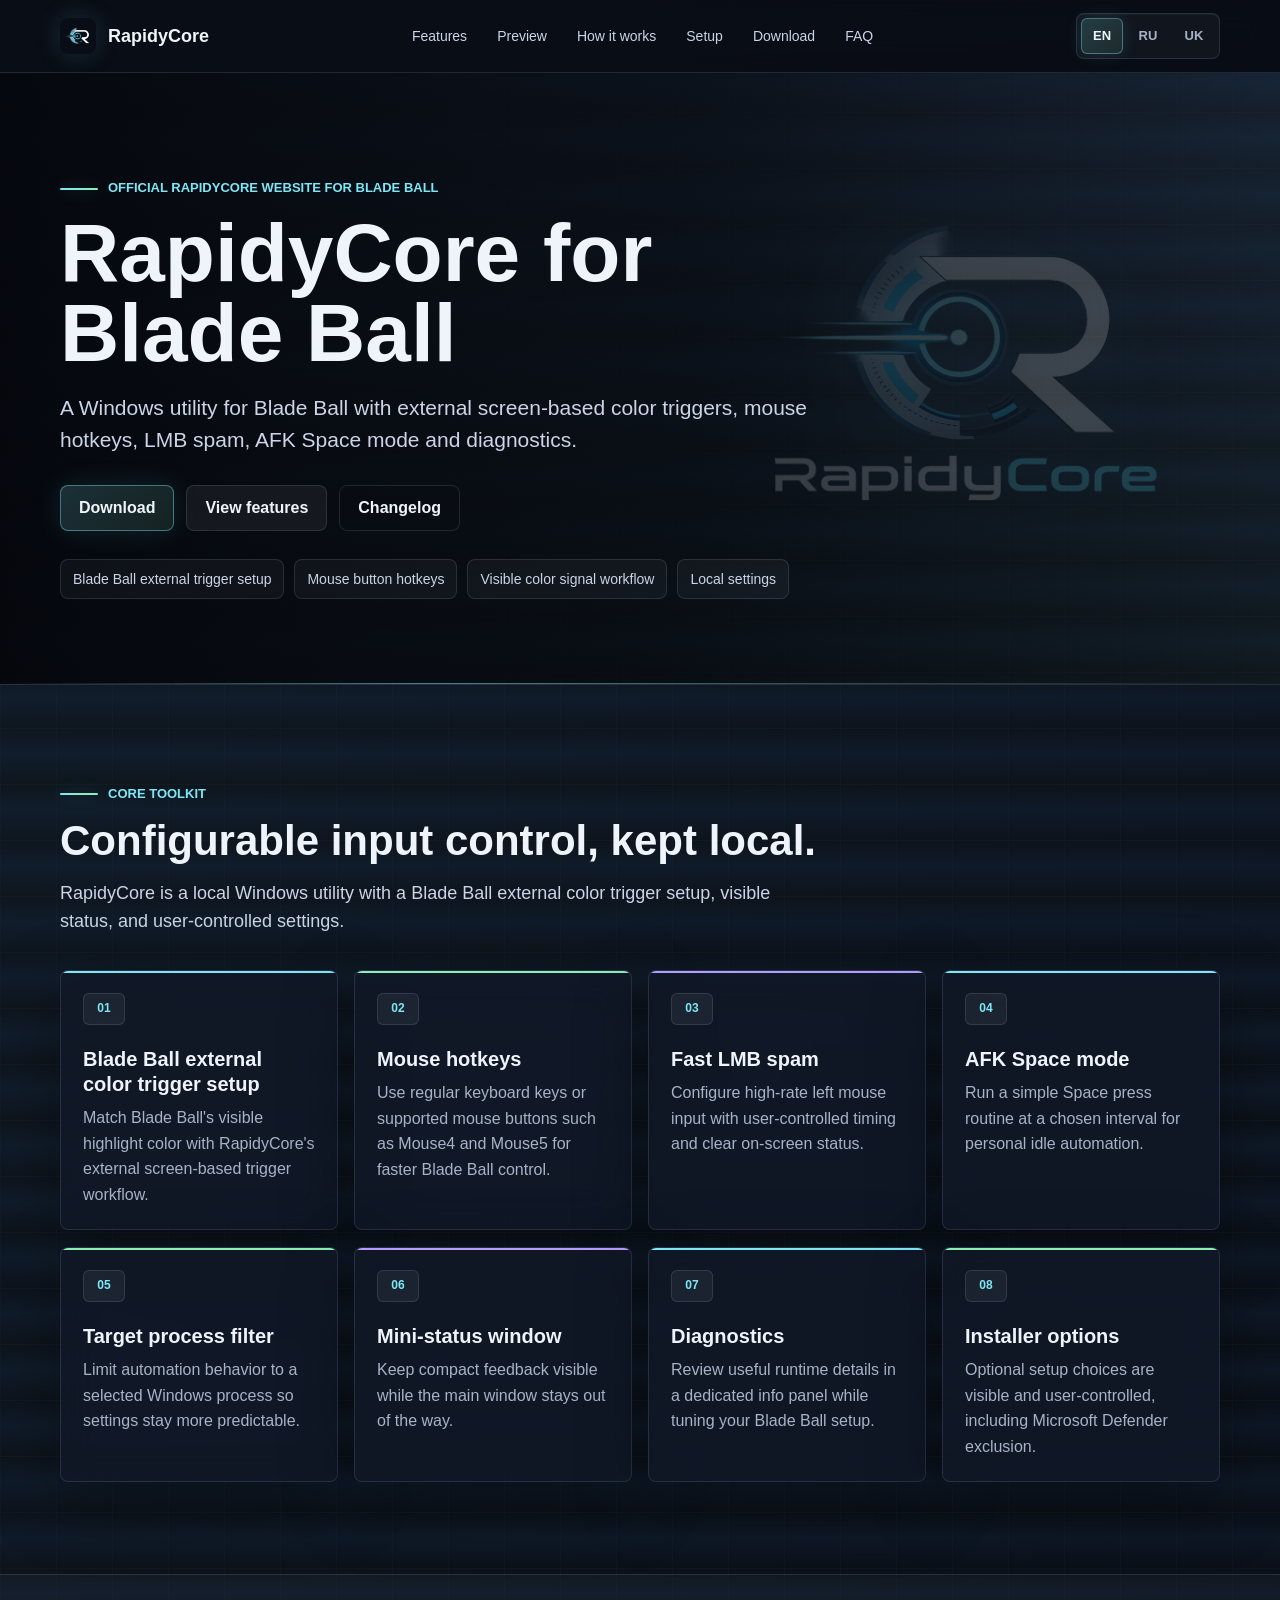
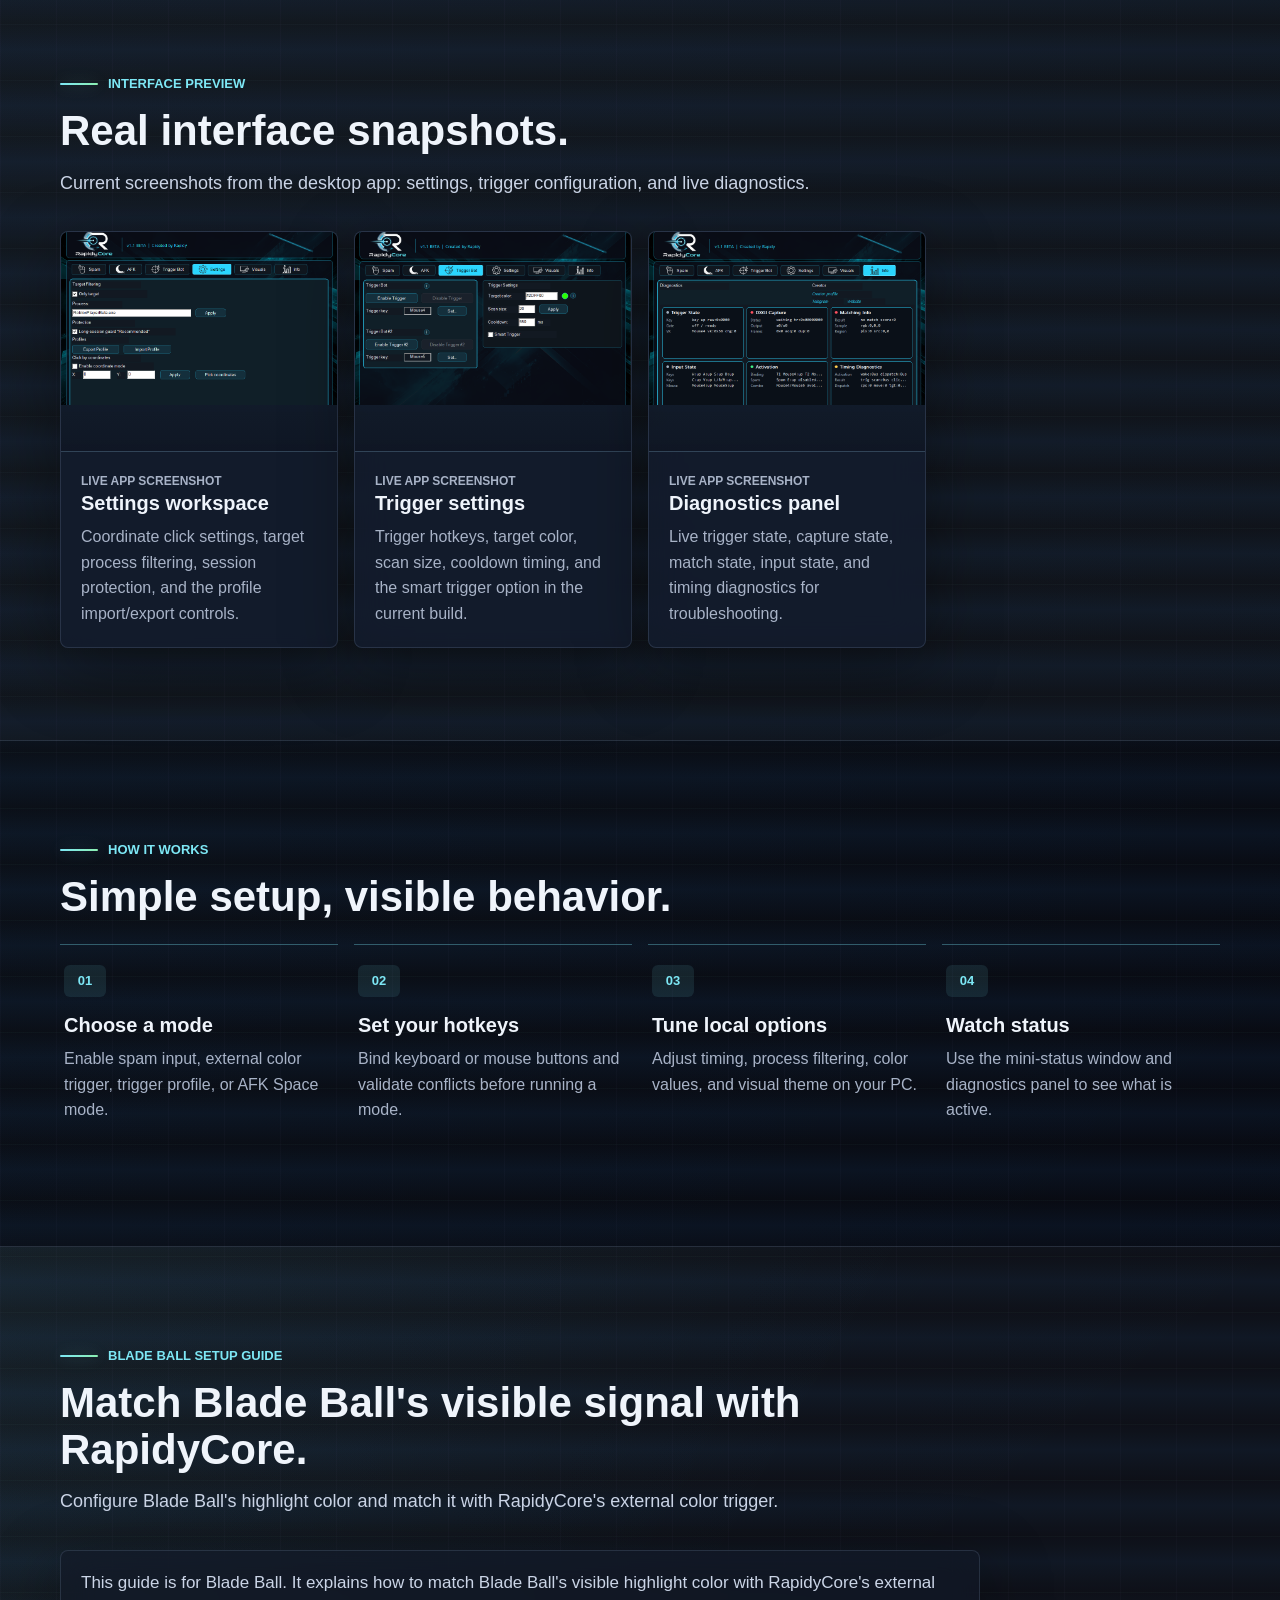
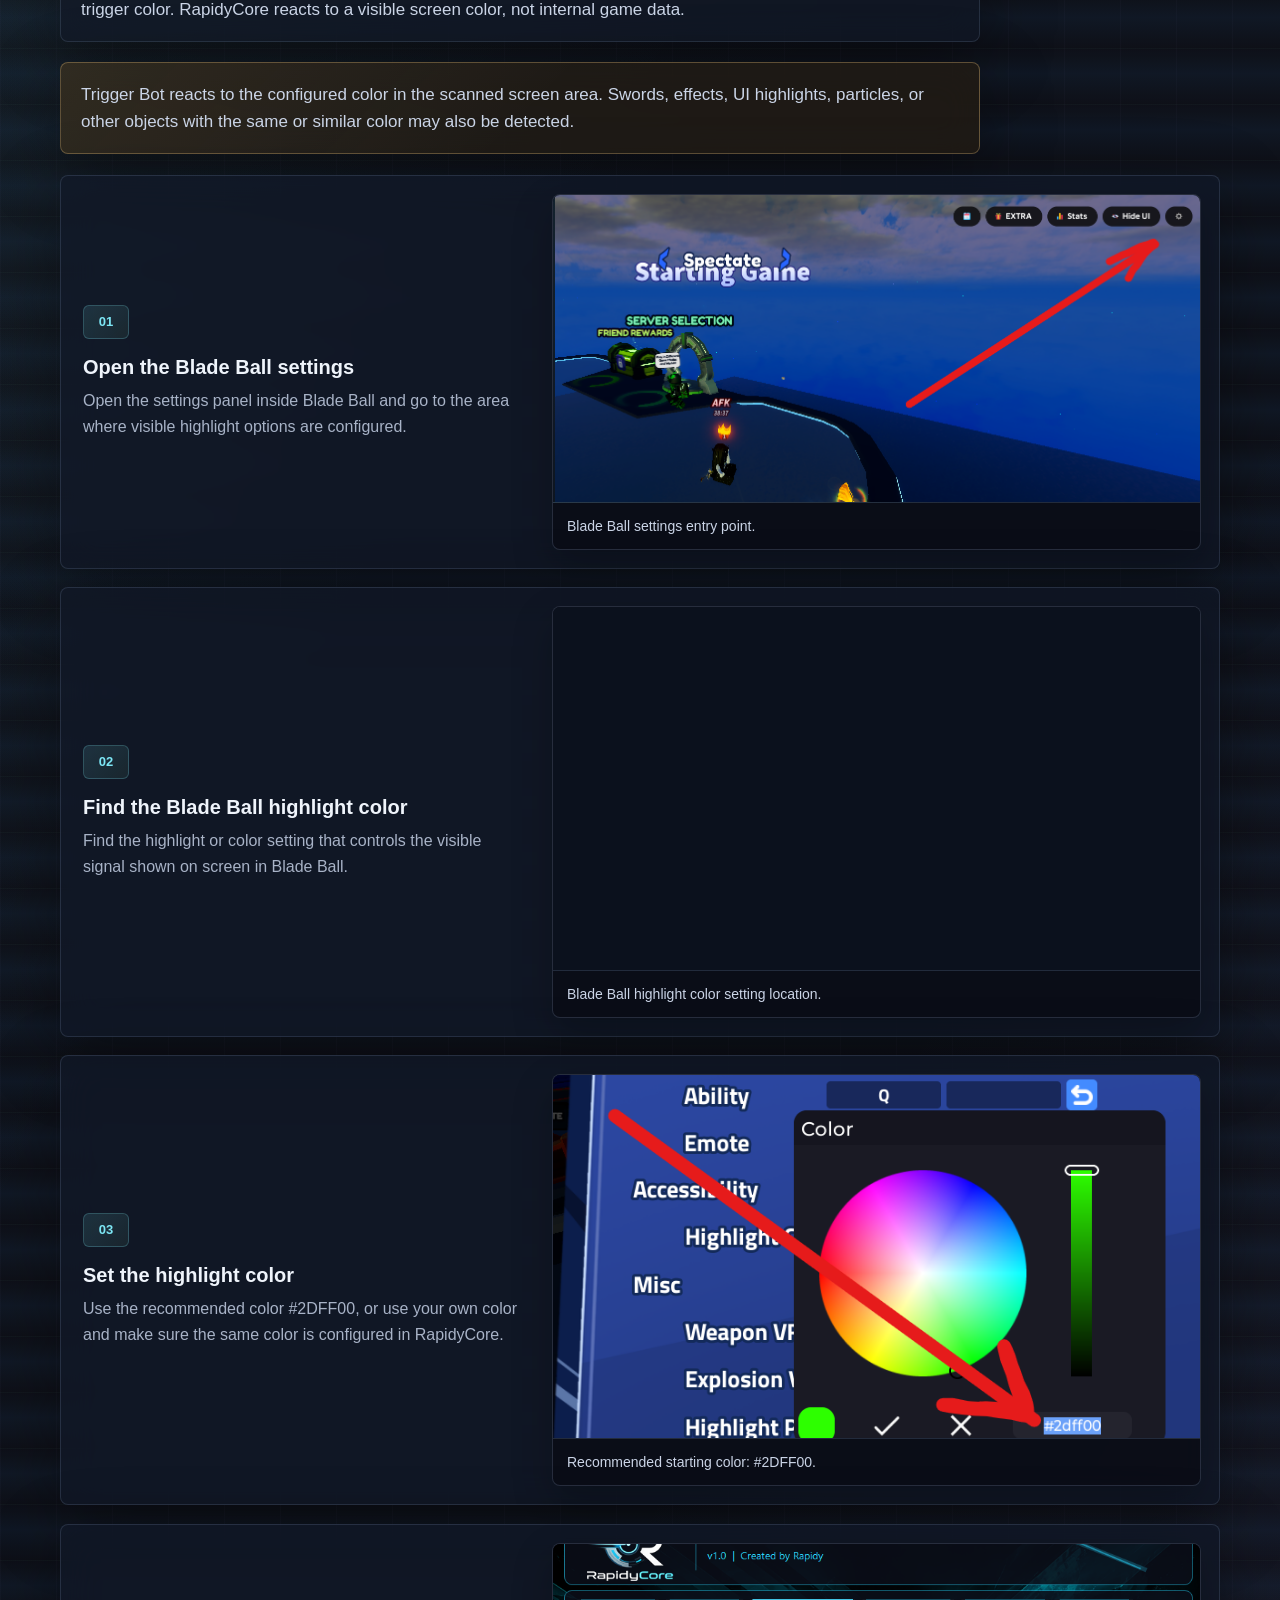
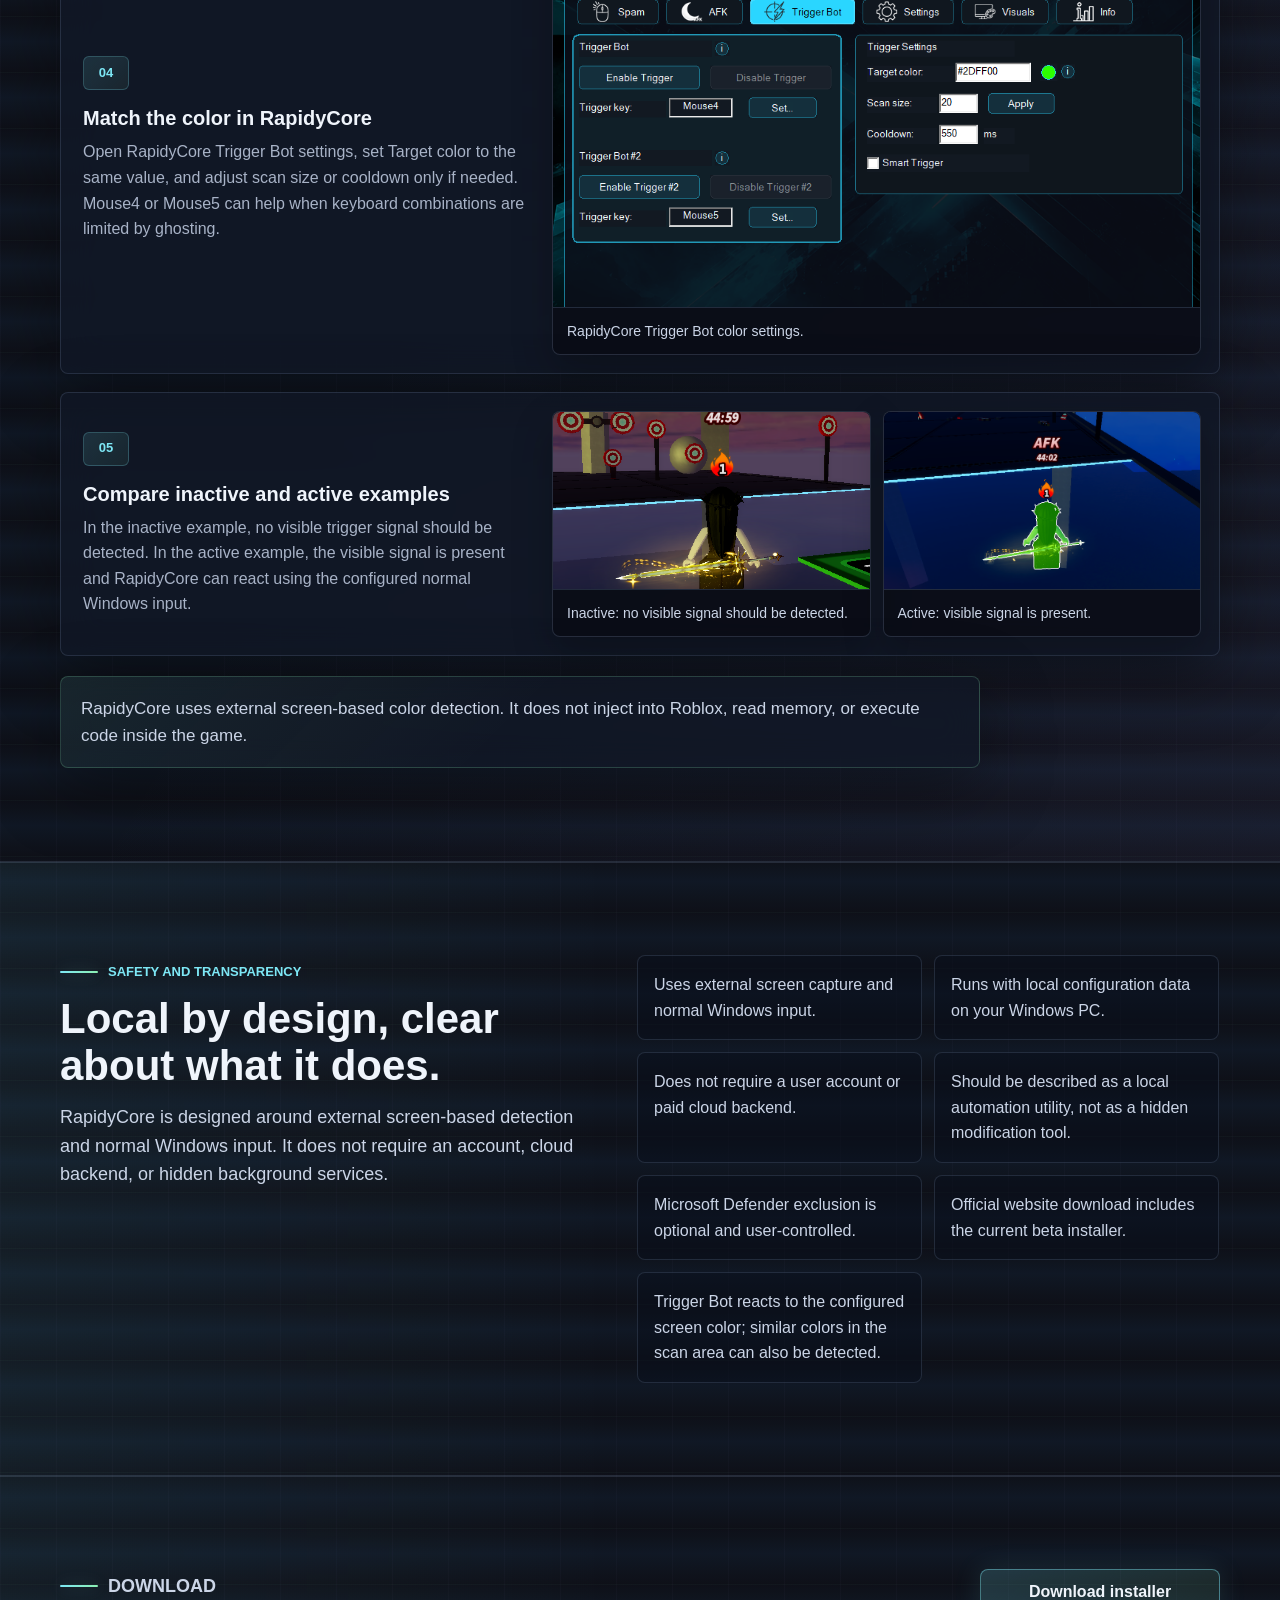
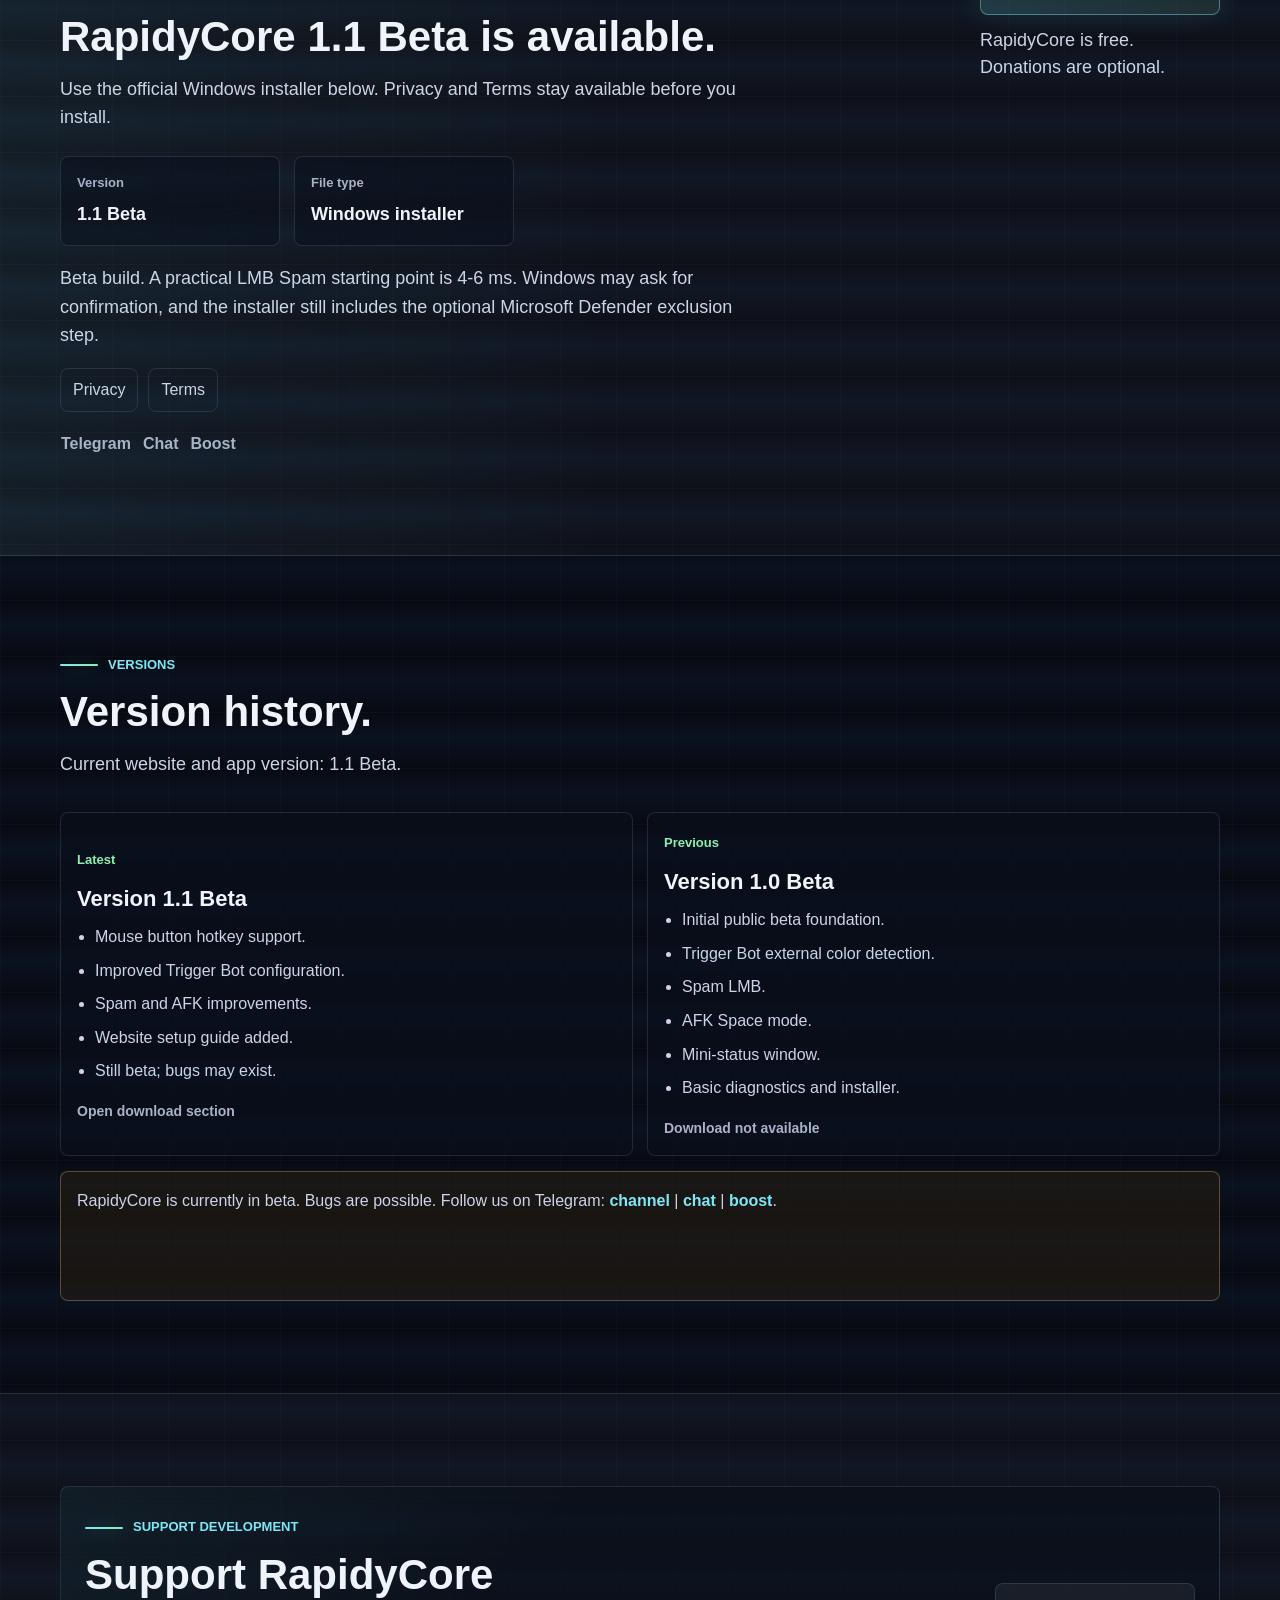
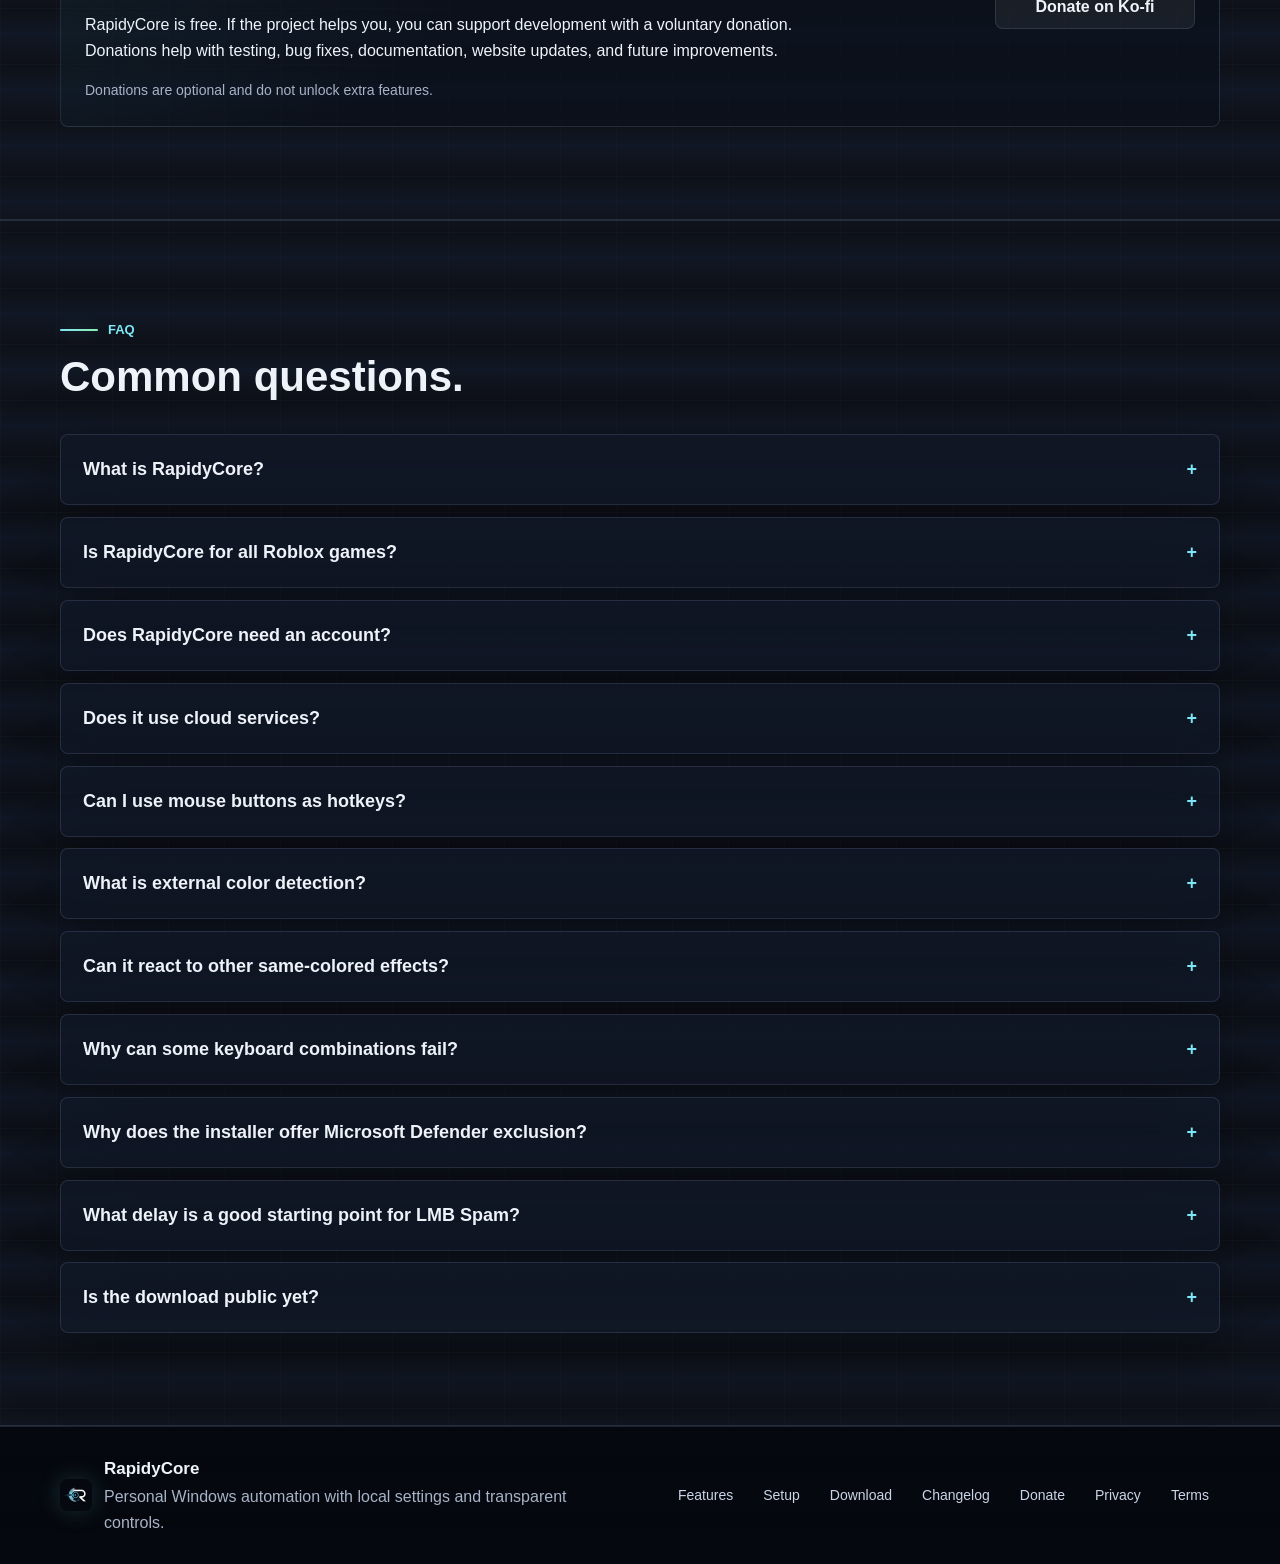
==== index.html @ f7d1b685 "Publish RapidyCore website" ====
<!doctype html>
<html lang="en">
  <head>
    <meta charset="utf-8">
    <meta name="viewport" content="width=device-width, initial-scale=1">
    <meta
      id="meta-description"
      name="description"
      content="RapidyCore is a Windows utility for Blade Ball with external screen-based color trigger setup, mouse hotkeys, LMB spam, AFK Space mode, diagnostics and setup guides."
    >
    <meta id="og-title" property="og:title" content="RapidyCore - Blade Ball External Color Trigger Utility">
    <meta
      id="og-description"
      property="og:description"
      content="RapidyCore is a Windows utility for Blade Ball with external screen-based color trigger setup, mouse hotkeys, LMB spam, AFK Space mode, diagnostics and setup guides."
    >
    <meta property="og:type" content="website">
    <meta id="twitter-title" name="twitter:title" content="RapidyCore - Blade Ball External Color Trigger Utility">
    <meta
      id="twitter-description"
      name="twitter:description"
      content="RapidyCore is a Windows utility for Blade Ball with external screen-based color trigger setup, mouse hotkeys, LMB spam, AFK Space mode, diagnostics and setup guides."
    >
    <meta name="twitter:card" content="summary">
    <title>RapidyCore - Blade Ball External Color Trigger Utility</title>
    <link rel="icon" href="assets/rapidycore.ico">
    <link rel="stylesheet" href="styles.css">
  </head>
  <body>
    <a class="skip-link" href="#main" data-i18n="a11y.skip">Skip to content</a>

    <header class="site-header">
      <div class="container header-inner">
        <a class="brand" href="#top" aria-label="RapidyCore">
          <img src="assets/rapidycore.ico" alt="" class="brand-logo" width="36" height="36">
          <span>RapidyCore</span>
        </a>

        <nav class="nav-links" aria-label="Primary navigation">
          <a href="#features" data-i18n="nav.features">Features</a>
          <a href="#preview" data-i18n="nav.preview">Preview</a>
          <a href="#how" data-i18n="nav.how">How it works</a>
          <a href="#setup" data-i18n="nav.setup">Setup</a>
          <a href="#download" data-i18n="nav.download">Download</a>
          <a href="#faq" data-i18n="nav.faq">FAQ</a>
        </nav>

        <div class="language-switcher" aria-label="Language selector">
          <button class="lang-button is-active" type="button" data-lang="en" aria-pressed="true">EN</button>
          <button class="lang-button" type="button" data-lang="ru" aria-pressed="false">RU</button>
          <button class="lang-button" type="button" data-lang="uk" aria-pressed="false">UK</button>
        </div>
      </div>
    </header>

    <main id="main">
      <section class="hero" id="top">
        <div class="hero-backdrop" aria-hidden="true">
          <img src="assets/logo.png" alt="" class="hero-logo">
        </div>
        <div class="container hero-content">
          <p class="section-kicker" data-i18n="hero.kicker">Official RapidyCore website</p>
          <h1 data-i18n="hero.title">RapidyCore for Blade Ball</h1>
          <p class="hero-tagline" data-i18n="hero.tagline">
            RapidyCore is a lightweight Windows utility for configurable hotkeys, external screen-based triggers, fast mouse input, and AFK automation.
          </p>
          <div class="hero-actions" aria-label="Primary actions">
            <a class="btn btn-primary" href="#download" data-i18n="hero.download">Download</a>
            <a class="btn btn-secondary" href="#features" data-i18n="hero.features">View features</a>
            <a class="btn btn-ghost" href="#changelog" data-i18n="hero.changelog">Changelog</a>
          </div>
          <ul class="hero-points" id="hero-points" aria-label="RapidyCore highlights"></ul>
        </div>
      </section>

      <section class="section" id="features">
        <div class="container">
          <div class="section-heading">
            <p class="section-kicker" data-i18n="features.kicker">Core toolkit</p>
            <h2 data-i18n="features.title">Configurable input control, kept local.</h2>
            <p data-i18n="features.copy">
              RapidyCore focuses on user-controlled Windows automation with clear settings, visual feedback, and no account requirement.
            </p>
          </div>
          <div class="feature-grid" id="feature-grid"></div>
        </div>
      </section>

      <section class="section section-alt" id="preview">
        <div class="container">
          <div class="section-heading">
            <p class="section-kicker" data-i18n="preview.kicker">Interface preview</p>
            <h2 id="preview-title">Real interface snapshots.</h2>
            <p id="preview-copy">Current screenshots from the desktop app: main control window, trigger settings, and diagnostics panel.</p>
          </div>
          <div class="preview-grid" id="preview-grid"></div>
        </div>
      </section>

      <section class="section" id="how">
        <div class="container">
          <div class="section-heading compact">
            <p class="section-kicker" data-i18n="how.kicker">How it works</p>
            <h2 data-i18n="how.title">Simple setup, visible behavior.</h2>
          </div>
          <ol class="steps" id="steps-list"></ol>
        </div>
      </section>

      <section class="section section-alt setup-guide" id="setup">
        <div class="container">
          <div class="section-heading">
            <p class="section-kicker" data-i18n="setup.kicker">Setup Guide</p>
            <h2 data-i18n="setup.title">Match the visible signal with RapidyCore.</h2>
            <p data-i18n="setup.copy">
              Configure the in-game highlight color and match it with RapidyCore's external color trigger.
            </p>
          </div>

          <div class="guide-summary">
            <p data-i18n="setup.summary">
              The game shows a visible color signal, RapidyCore detects that color externally from the screen, and then uses the configured normal Windows input action.
            </p>
          </div>

          <div class="guide-warning">
            <p data-i18n="setup.warning">
              Trigger Bot reacts to the configured color in the scanned screen area. Any object or effect with the same or similar color, such as swords, visual effects, UI highlights, or particles, may also be detected.
            </p>
          </div>

          <div class="guide-steps" id="guide-steps"></div>

          <div class="guide-note">
            <p data-i18n="setup.note">
              RapidyCore uses external screen-based color detection. It does not inject into Roblox, read memory, or execute code inside the game.
            </p>
          </div>
        </div>
      </section>

      <section class="section safety-band" id="safety">
        <div class="container safety-layout">
          <div>
            <p class="section-kicker" data-i18n="safety.kicker">Safety and transparency</p>
            <h2 data-i18n="safety.title">Local by design, clear about what it does.</h2>
            <p class="lead" data-i18n="safety.copy">
              RapidyCore is designed around external screen-based detection and normal Windows input. It does not require an account, cloud backend, or hidden background services.
            </p>
          </div>
          <ul class="safety-list" id="safety-list"></ul>
        </div>
      </section>

      <section class="section download-section" id="download">
        <div class="container download-layout">
          <div class="download-copy">
            <p class="section-kicker" id="download-kicker">Download</p>
            <h2 id="download-title">RapidyCore 1.1 Beta is available.</h2>
            <p id="download-copy">Use the official Windows installer below. Privacy and Terms stay available before you install.</p>
            <div class="download-meta" aria-label="Release details">
              <div class="download-stat">
                <span id="download-version-label">Version</span>
                <strong id="download-version-value">1.1 Beta</strong>
              </div>
              <div class="download-stat">
                <span id="download-type-label">File type</span>
                <strong id="download-type-value">Windows installer</strong>
              </div>
            </div>
            <p class="download-note" id="download-note">
              Beta build. A practical LMB Spam starting point is 4-6 ms. Windows may ask for confirmation, and the installer still includes the optional Microsoft Defender exclusion step.
            </p>
            <div class="download-legal">
              <a href="privacy.html" data-i18n="footer.privacy">Privacy</a>
              <a href="terms.html" data-i18n="footer.terms">Terms</a>
            </div>
            <div class="download-community">
              <a href="https://t.me/rapidycore" target="_blank" rel="noreferrer">Telegram</a>
              <a href="https://t.me/+GZCNSRBBcKJjMDRi" target="_blank" rel="noreferrer">Chat</a>
              <a href="https://t.me/boost/rapidycore" target="_blank" rel="noreferrer">Boost</a>
            </div>
          </div>
          <div class="download-action">
            <a class="btn btn-primary download-button" id="download-button" href="downloads/RapidyCoreInstall-1.1-Beta.exe" download>
              Download installer
            </a>
            <p class="download-free-note" id="download-free-note">RapidyCore is free. Donations are optional.</p>
          </div>
        </div>
      </section>

      <section class="section" id="changelog">
        <div class="container">
          <div class="section-heading">
            <p class="section-kicker" data-i18n="changelog.kicker">Changelog</p>
            <h2 data-i18n="changelog.title">Recent product work.</h2>
            <p id="changelog-copy">Current website and app version: 1.1 Beta.</p>
          </div>
          <div class="changelog-list" id="changelog-list"></div>
        </div>
      </section>

      <section class="section section-alt support-section" id="support">
        <div class="container">
          <div class="support-card">
            <div class="support-copy">
              <p class="section-kicker" id="support-kicker">Support development</p>
              <h2 id="support-title">Support RapidyCore</h2>
              <p id="support-copy">
                RapidyCore is free. If the project helps you, you can support development with a voluntary donation. Donations help with testing, bug fixes, documentation, website updates, and future improvements.
              </p>
              <p class="support-note" id="support-note">Donations are optional and do not unlock extra features.</p>
            </div>
            <a class="btn btn-secondary support-button" id="support-button" href="https://ko-fi.com/rapidy" target="_blank" rel="noopener noreferrer">
              Donate on Ko-fi
            </a>
          </div>
        </div>
      </section>

      <section class="section section-alt" id="faq">
        <div class="container">
          <div class="section-heading">
            <p class="section-kicker" data-i18n="faq.kicker">FAQ</p>
            <h2 data-i18n="faq.title">Common questions.</h2>
          </div>
          <div class="faq-list" id="faq-list"></div>
        </div>
      </section>
    </main>

    <footer class="site-footer">
      <div class="container footer-inner">
        <div class="footer-brand">
          <img src="assets/rapidycore.ico" alt="" class="footer-logo" width="32" height="32">
          <div>
            <strong>RapidyCore</strong>
            <p data-i18n="footer.copy">Personal Windows automation with local settings and transparent controls.</p>
          </div>
        </div>
        <div class="footer-links">
          <a href="#features" data-i18n="nav.features">Features</a>
          <a href="#setup" data-i18n="nav.setup">Setup</a>
          <a href="#download" data-i18n="nav.download">Download</a>
          <a href="#changelog" data-i18n="nav.changelog">Changelog</a>
          <a href="#support" id="footer-donate-link" data-i18n="footer.donate">Donate</a>
          <a href="privacy.html" data-i18n="footer.privacy">Privacy</a>
          <a href="terms.html" data-i18n="footer.terms">Terms</a>
        </div>
      </div>
    </footer>

    <script src="app.js" defer></script>
  </body>
</html>
---- styles.css ----
:root {
  color-scheme: dark;
  --bg: #080a12;
  --bg-soft: #0b111d;
  --panel: rgba(18, 25, 40, 0.7);
  --panel-strong: rgba(19, 28, 45, 0.88);
  --line: rgba(170, 194, 235, 0.15);
  --line-strong: rgba(125, 231, 245, 0.34);
  --text: #eff4fb;
  --muted: #a8b3c7;
  --muted-strong: #cbd5e7;
  --cyan: #7de7f5;
  --green: #8cf0b2;
  --violet: #b69cff;
  --blue: #83b8ff;
  --amber: #f3c981;
  --danger-muted: #8991a6;
  --shadow: 0 20px 70px rgba(0, 0, 0, 0.34);
  --radius: 8px;
  --container: 1160px;
  --ease-soft: cubic-bezier(0.2, 0.75, 0.28, 1);
}

* {
  box-sizing: border-box;
}

html {
  scroll-behavior: smooth;
  scroll-padding-top: 92px;
  overflow-x: hidden;
}

html.has-scroll-controller {
  scroll-behavior: auto;
}

body {
  min-width: 320px;
  margin: 0;
  overflow-x: hidden;
  background:
    linear-gradient(rgba(125, 231, 245, 0.026) 1px, transparent 1px),
    linear-gradient(90deg, rgba(182, 156, 255, 0.024) 1px, transparent 1px),
    linear-gradient(140deg, rgba(125, 231, 245, 0.065) 0%, transparent 38%),
    linear-gradient(180deg, #080a12 0%, #0a1220 46%, #080a12 100%);
  background-size: 56px 56px, 56px 56px, auto;
  color: var(--text);
  font-family: "Segoe UI", "Inter", Arial, sans-serif;
  font-size: 16px;
  line-height: 1.6;
  letter-spacing: 0;
}

body::selection {
  background: rgba(125, 231, 245, 0.28);
  color: #ffffff;
}

section,
footer {
  scroll-margin-top: 92px;
}

main,
.site-footer {
  transition: opacity 190ms var(--ease-soft), filter 190ms var(--ease-soft);
}

body.is-language-switching main,
body.is-language-switching .site-footer {
  opacity: 0.58;
  filter: blur(2px);
}

.reveal-ready .reveal-item {
  opacity: 0;
  transform: translate3d(0, 12px, 0);
  transition:
    opacity 620ms var(--ease-soft) var(--reveal-delay, 0ms),
    transform 620ms var(--ease-soft) var(--reveal-delay, 0ms);
  will-change: opacity, transform;
}

.reveal-ready .reveal-item.is-visible {
  opacity: 1;
  transform: translate3d(0, 0, 0);
}

a {
  color: inherit;
  text-decoration: none;
}

button,
a {
  -webkit-tap-highlight-color: transparent;
}

button {
  font: inherit;
}

img {
  display: block;
  max-width: 100%;
}

.container {
  width: min(100% - 40px, var(--container));
  margin: 0 auto;
}

.skip-link {
  position: fixed;
  top: 12px;
  left: 12px;
  z-index: 100;
  transform: translateY(-160%);
  border: 1px solid var(--line-strong);
  border-radius: var(--radius);
  background: #07101c;
  padding: 10px 14px;
  color: var(--text);
  transition: transform 180ms var(--ease-soft), border-color 180ms var(--ease-soft);
}

.skip-link:focus {
  transform: translateY(0);
}

.site-header {
  position: sticky;
  top: 0;
  z-index: 20;
  border-bottom: 1px solid var(--line);
  background: rgba(8, 10, 18, 0.8);
  backdrop-filter: blur(18px);
}

.header-inner {
  min-height: 72px;
  display: grid;
  grid-template-columns: auto 1fr auto;
  align-items: center;
  gap: 24px;
}

.brand,
.footer-brand {
  display: inline-flex;
  align-items: center;
  gap: 12px;
}

.brand {
  min-width: max-content;
  font-size: 18px;
  font-weight: 800;
}

.brand-logo {
  width: 36px;
  height: 36px;
  border-radius: var(--radius);
  object-fit: contain;
  object-position: center;
  image-rendering: auto;
  box-shadow: 0 0 26px rgba(125, 231, 245, 0.16);
  flex: 0 0 auto;
}

.footer-logo {
  width: 32px;
  height: 32px;
  border-radius: var(--radius);
  object-fit: contain;
  object-position: center;
  image-rendering: auto;
  box-shadow: 0 0 24px rgba(125, 231, 245, 0.18);
  flex: 0 0 auto;
}

.nav-links,
.footer-links {
  display: flex;
  align-items: center;
  justify-content: center;
  gap: 8px;
}

.nav-links a,
.footer-links a {
  border: 1px solid transparent;
  border-radius: var(--radius);
  padding: 8px 10px;
  color: var(--muted-strong);
  font-size: 14px;
  transition:
    transform 220ms var(--ease-soft),
    border-color 220ms var(--ease-soft),
    color 220ms var(--ease-soft),
    background 220ms var(--ease-soft),
    box-shadow 220ms var(--ease-soft);
}

.nav-links a:hover,
.nav-links a:focus-visible,
.footer-links a:hover,
.footer-links a:focus-visible {
  border-color: var(--line);
  background: rgba(255, 255, 255, 0.055);
  color: var(--text);
  box-shadow: 0 10px 28px rgba(125, 231, 245, 0.08);
  transform: translateY(-1px);
  outline: none;
}

.language-switcher {
  display: inline-flex;
  align-items: center;
  gap: 4px;
  border: 1px solid var(--line);
  border-radius: var(--radius);
  background: rgba(255, 255, 255, 0.04);
  padding: 4px;
  box-shadow: inset 0 1px 0 rgba(255, 255, 255, 0.04);
}

.lang-button {
  min-width: 42px;
  min-height: 36px;
  border: 1px solid transparent;
  border-radius: 6px;
  background: transparent;
  color: var(--muted);
  cursor: pointer;
  font-size: 13px;
  font-weight: 800;
  letter-spacing: 0;
  transition:
    transform 200ms var(--ease-soft),
    border-color 200ms var(--ease-soft),
    background 200ms var(--ease-soft),
    color 200ms var(--ease-soft),
    box-shadow 200ms var(--ease-soft);
}

.lang-button:hover,
.lang-button:focus-visible {
  border-color: rgba(125, 231, 245, 0.25);
  background: rgba(255, 255, 255, 0.035);
  color: var(--text);
  box-shadow: 0 8px 22px rgba(125, 231, 245, 0.08);
  transform: translateY(-1px);
  outline: none;
}

.lang-button.is-active {
  border-color: rgba(125, 231, 245, 0.38);
  background: linear-gradient(135deg, rgba(125, 231, 245, 0.18), rgba(140, 240, 178, 0.1));
  color: var(--text);
  box-shadow: 0 0 18px rgba(125, 231, 245, 0.12);
}

.hero {
  position: relative;
  overflow: hidden;
  min-height: 68svh;
  display: flex;
  align-items: center;
  border-bottom: 1px solid var(--line);
}

.hero::before {
  content: "";
  position: absolute;
  inset: 0;
  background:
    linear-gradient(90deg, rgba(5, 7, 13, 0.98) 0%, rgba(5, 7, 13, 0.72) 54%, rgba(5, 7, 13, 0.22) 100%),
    linear-gradient(180deg, rgba(131, 184, 255, 0.11), rgba(140, 240, 178, 0.045));
  pointer-events: none;
}

.hero-backdrop {
  position: absolute;
  inset: 0;
  pointer-events: none;
}

.hero-backdrop::after {
  content: "";
  position: absolute;
  inset: auto 0 0 0;
  height: 1px;
  background: linear-gradient(90deg, transparent, rgba(125, 231, 245, 0.54), rgba(140, 240, 178, 0.26), transparent);
}

.hero-logo {
  position: absolute;
  right: -4%;
  top: 50%;
  width: min(58vw, 720px);
  opacity: 0.18;
  transform: translateY(-50%);
  filter: drop-shadow(0 0 48px rgba(125, 231, 245, 0.24));
}

.hero-content {
  position: relative;
  z-index: 1;
  padding: 76px 0 62px;
}

.section-kicker {
  display: inline-flex;
  align-items: center;
  gap: 10px;
  margin: 0 0 14px;
  color: var(--cyan);
  font-size: 13px;
  font-weight: 800;
  text-transform: uppercase;
  letter-spacing: 0;
}

.section-kicker::before {
  content: "";
  width: 38px;
  height: 2px;
  border-radius: 999px;
  background: linear-gradient(90deg, var(--cyan), var(--green));
  box-shadow: 0 0 16px rgba(125, 231, 245, 0.32);
}

h1,
h2,
h3,
p {
  margin-top: 0;
}

h1 {
  max-width: 780px;
  margin-bottom: 18px;
  font-size: 82px;
  line-height: 0.98;
  letter-spacing: 0;
}

h2 {
  margin-bottom: 14px;
  color: var(--text);
  font-size: 42px;
  line-height: 1.1;
  letter-spacing: 0;
}

h3 {
  margin-bottom: 8px;
  color: var(--text);
  font-size: 20px;
  line-height: 1.25;
  letter-spacing: 0;
}

.hero-tagline {
  max-width: 760px;
  margin-bottom: 28px;
  color: var(--muted-strong);
  font-size: 21px;
  line-height: 1.55;
}

.hero-actions {
  display: flex;
  flex-wrap: wrap;
  gap: 12px;
  margin-bottom: 28px;
}

.btn {
  min-height: 46px;
  display: inline-flex;
  align-items: center;
  justify-content: center;
  gap: 8px;
  border: 1px solid var(--line);
  border-radius: var(--radius);
  padding: 11px 18px;
  color: var(--text);
  cursor: pointer;
  font-weight: 800;
  line-height: 1.2;
  transition:
    transform 220ms var(--ease-soft),
    border-color 220ms var(--ease-soft),
    background 220ms var(--ease-soft),
    color 220ms var(--ease-soft),
    box-shadow 220ms var(--ease-soft);
}

.btn:not(:disabled):hover,
.btn:not(:disabled):focus-visible {
  transform: translateY(-2px);
  border-color: var(--line-strong);
  box-shadow: 0 14px 36px rgba(125, 231, 245, 0.12);
  outline: none;
}

.btn-primary {
  border-color: rgba(125, 231, 245, 0.42);
  background: linear-gradient(135deg, rgba(125, 231, 245, 0.18), rgba(140, 240, 178, 0.11));
  box-shadow: 0 0 28px rgba(125, 231, 245, 0.12);
}

.btn-secondary {
  background: rgba(255, 255, 255, 0.06);
}

.btn-ghost {
  background: transparent;
}

.btn:disabled {
  border-color: rgba(151, 185, 255, 0.16);
  background: rgba(255, 255, 255, 0.055);
  color: #aeb9cf;
  cursor: not-allowed;
  transform: none;
  box-shadow: none;
  opacity: 1;
}

.hero-points {
  display: flex;
  flex-wrap: wrap;
  gap: 10px;
  max-width: 860px;
  margin: 0;
  padding: 0;
  list-style: none;
}

.hero-points li {
  border: 1px solid var(--line);
  border-radius: var(--radius);
  background: rgba(255, 255, 255, 0.04);
  padding: 8px 12px;
  color: var(--muted-strong);
  font-size: 14px;
  transition: border-color 220ms var(--ease-soft), background 220ms var(--ease-soft);
}

.section {
  padding: 92px 0;
}

.section-alt {
  background: rgba(255, 255, 255, 0.025);
  border-top: 1px solid var(--line);
  border-bottom: 1px solid var(--line);
}

.section-heading {
  max-width: 760px;
  margin-bottom: 34px;
}

.section-heading.compact {
  margin-bottom: 24px;
}

.section-heading p:not(.section-kicker),
.download-layout p,
.lead {
  color: var(--muted-strong);
  font-size: 18px;
}

.feature-grid,
.preview-grid {
  display: grid;
  grid-template-columns: repeat(4, minmax(0, 1fr));
  gap: 16px;
}

.feature-card,
.preview-card,
.faq-item {
  border: 1px solid var(--line);
  border-radius: var(--radius);
  background: var(--panel);
  box-shadow: var(--shadow);
  backdrop-filter: blur(18px);
  transition:
    transform 260ms var(--ease-soft),
    border-color 260ms var(--ease-soft),
    background 260ms var(--ease-soft),
    box-shadow 260ms var(--ease-soft);
}

.feature-card {
  min-height: 220px;
  display: flex;
  flex-direction: column;
  padding: 22px;
  position: relative;
  overflow: hidden;
}

.feature-card:hover,
.feature-card:focus-within,
.preview-card:hover,
.preview-card:focus-within,
.faq-item:hover,
.faq-item:focus-within {
  transform: translateY(-3px);
  border-color: rgba(125, 231, 245, 0.26);
  background: rgba(22, 31, 50, 0.78);
  box-shadow: 0 18px 54px rgba(0, 0, 0, 0.32), 0 0 28px rgba(125, 231, 245, 0.08);
}

.feature-card::after {
  content: "";
  position: absolute;
  inset: 0;
  border-top: 2px solid transparent;
  pointer-events: none;
}

.feature-card.accent-cyan::after {
  border-color: var(--cyan);
}

.feature-card.accent-green::after {
  border-color: var(--green);
}

.feature-card.accent-violet::after {
  border-color: var(--violet);
}

.feature-mark {
  width: 42px;
  height: 32px;
  display: inline-flex;
  align-items: center;
  justify-content: center;
  margin-bottom: 22px;
  border: 1px solid var(--line);
  border-radius: 6px;
  background: rgba(255, 255, 255, 0.055);
  color: var(--cyan);
  font-size: 12px;
  font-weight: 900;
}

.feature-card p,
.preview-card p,
.steps p,
.faq-item p,
.changelog-item p,
.footer-brand p {
  margin-bottom: 0;
  color: var(--muted);
}

.preview-card {
  overflow: hidden;
  background: var(--panel-strong);
}

.preview-visual {
  min-height: 220px;
  border-bottom: 1px solid var(--line);
  background: linear-gradient(180deg, rgba(125, 231, 245, 0.09), rgba(8, 10, 18, 0.28));
  transition: background 260ms var(--ease-soft), border-color 260ms var(--ease-soft);
}

.preview-image {
  width: 100%;
  aspect-ratio: 16 / 10;
  object-fit: cover;
  background: #0b111d;
}

.preview-body {
  padding: 20px;
}

.preview-label {
  margin-bottom: 6px;
  color: var(--cyan);
  font-size: 12px;
  font-weight: 900;
  text-transform: uppercase;
}

.steps {
  display: grid;
  grid-template-columns: repeat(4, minmax(0, 1fr));
  gap: 16px;
  margin: 0;
  padding: 0;
  list-style: none;
  counter-reset: steps;
}

.steps li {
  counter-increment: steps;
  min-height: 210px;
  border-top: 1px solid var(--line-strong);
  padding: 20px 4px 0;
}

.step-number {
  display: inline-flex;
  align-items: center;
  justify-content: center;
  width: 42px;
  height: 32px;
  margin-bottom: 16px;
  border-radius: 6px;
  background: rgba(125, 231, 245, 0.1);
  color: var(--cyan);
  font-size: 13px;
  font-weight: 900;
}

.setup-guide {
  position: relative;
  overflow: hidden;
}

.setup-guide::before {
  content: "";
  position: absolute;
  inset: 0;
  background:
    linear-gradient(120deg, rgba(125, 231, 245, 0.055), transparent 32%),
    linear-gradient(300deg, rgba(182, 156, 255, 0.055), transparent 42%);
  pointer-events: none;
}

.setup-guide > .container {
  position: relative;
}

.guide-summary,
.guide-warning,
.guide-note {
  max-width: 920px;
  border: 1px solid var(--line);
  border-radius: var(--radius);
  background: rgba(18, 25, 40, 0.62);
  box-shadow: var(--shadow);
  backdrop-filter: blur(18px);
}

.guide-summary {
  margin-bottom: 20px;
  padding: 18px 20px;
}

.guide-summary p,
.guide-warning p,
.guide-note p {
  margin: 0;
  color: var(--muted-strong);
  font-size: 17px;
}

.guide-warning {
  margin-bottom: 20px;
  padding: 18px 20px;
  border-color: rgba(243, 201, 129, 0.3);
  background:
    linear-gradient(135deg, rgba(243, 201, 129, 0.08), transparent 52%),
    rgba(40, 30, 18, 0.64);
}

.guide-steps {
  display: grid;
  gap: 18px;
}

.guide-step {
  display: grid;
  grid-template-columns: minmax(0, 0.82fr) minmax(360px, 1.18fr);
  align-items: center;
  gap: 22px;
  border: 1px solid var(--line);
  border-radius: var(--radius);
  background: rgba(18, 25, 40, 0.7);
  box-shadow: var(--shadow);
  padding: 18px;
  backdrop-filter: blur(18px);
  transition:
    transform 260ms var(--ease-soft),
    border-color 260ms var(--ease-soft),
    background 260ms var(--ease-soft),
    box-shadow 260ms var(--ease-soft);
}

.guide-step:hover,
.guide-step:focus-within {
  transform: translateY(-3px);
  border-color: rgba(125, 231, 245, 0.28);
  background: rgba(22, 31, 50, 0.78);
  box-shadow: 0 18px 54px rgba(0, 0, 0, 0.34), 0 0 30px rgba(125, 231, 245, 0.08);
}

.guide-step-copy {
  padding: 8px 4px;
}

.guide-step-number {
  display: inline-flex;
  align-items: center;
  justify-content: center;
  width: 46px;
  height: 34px;
  margin-bottom: 16px;
  border: 1px solid rgba(125, 231, 245, 0.22);
  border-radius: 6px;
  background: linear-gradient(135deg, rgba(125, 231, 245, 0.13), rgba(140, 240, 178, 0.07));
  color: var(--cyan);
  font-size: 13px;
  font-weight: 900;
}

.guide-step-copy p {
  margin-bottom: 0;
  color: var(--muted);
}

.guide-media {
  display: grid;
  gap: 12px;
}

.guide-media-compare {
  grid-template-columns: repeat(2, minmax(0, 1fr));
}

.guide-figure {
  margin: 0;
  overflow: hidden;
  border: 1px solid rgba(170, 194, 235, 0.18);
  border-radius: var(--radius);
  background: rgba(8, 10, 18, 0.66);
  box-shadow: 0 16px 40px rgba(0, 0, 0, 0.24);
}

.guide-figure img {
  width: 100%;
  aspect-ratio: 16 / 9;
  object-fit: cover;
  border-bottom: 1px solid var(--line);
  background: var(--bg-soft);
}

.guide-card--settings-entry .guide-figure img {
  aspect-ratio: 1297 / 617;
}

.guide-figure .guide-image--settings-entry {
  object-fit: contain;
  object-position: right top;
  background:
    linear-gradient(135deg, rgba(125, 231, 245, 0.08), transparent 42%),
    var(--bg-soft);
}

.guide-figure figcaption {
  padding: 12px 14px;
  color: var(--muted-strong);
  font-size: 14px;
}

.guide-note {
  margin-top: 20px;
  padding: 18px 20px;
  border-color: rgba(140, 240, 178, 0.2);
  background:
    linear-gradient(135deg, rgba(140, 240, 178, 0.07), transparent 50%),
    rgba(18, 25, 40, 0.66);
}

.safety-band,
.download-section {
  border-top: 1px solid var(--line);
  border-bottom: 1px solid var(--line);
  background:
    linear-gradient(90deg, rgba(125, 231, 245, 0.058), transparent 48%),
    rgba(255, 255, 255, 0.023);
}

.safety-layout,
.download-layout {
  display: grid;
  grid-template-columns: 0.95fr 1.05fr;
  align-items: start;
  gap: 50px;
}

.safety-list {
  display: grid;
  grid-template-columns: repeat(2, minmax(0, 1fr));
  gap: 12px;
  margin: 0;
  padding: 0;
  list-style: none;
}

.safety-list li,
.changelog-item {
  border: 1px solid var(--line);
  border-radius: var(--radius);
  background: rgba(10, 16, 28, 0.54);
  padding: 16px;
  color: var(--muted-strong);
  transition:
    transform 250ms var(--ease-soft),
    border-color 250ms var(--ease-soft),
    background 250ms var(--ease-soft);
}

.safety-list li:hover,
.changelog-item:hover {
  transform: translateY(-2px);
  border-color: rgba(125, 231, 245, 0.24);
  background: rgba(18, 26, 42, 0.68);
}

.download-layout {
  grid-template-columns: 1fr auto;
}

.download-copy {
  max-width: 720px;
}

.download-action {
  display: grid;
  gap: 12px;
  align-self: start;
  justify-items: stretch;
}

.download-meta {
  display: grid;
  grid-template-columns: repeat(2, minmax(0, 220px));
  gap: 14px;
  margin: 24px 0 18px;
}

.download-stat {
  border: 1px solid var(--line);
  border-radius: var(--radius);
  background: rgba(10, 16, 28, 0.54);
  padding: 16px;
}

.download-stat span {
  display: block;
  margin-bottom: 6px;
  color: var(--muted);
  font-size: 13px;
  font-weight: 800;
}

.download-stat strong {
  color: var(--text);
  font-size: 18px;
}

.download-note {
  max-width: 680px;
  margin: 0 0 18px;
  color: var(--muted);
}

.download-legal {
  display: flex;
  flex-wrap: wrap;
  gap: 10px;
}

.download-community {
  display: flex;
  flex-wrap: wrap;
  gap: 10px;
  margin-top: 12px;
}

.download-legal a {
  border: 1px solid var(--line);
  border-radius: var(--radius);
  padding: 8px 12px;
  color: var(--muted-strong);
  transition:
    transform 220ms var(--ease-soft),
    border-color 220ms var(--ease-soft),
    background 220ms var(--ease-soft),
    color 220ms var(--ease-soft);
}

.download-community a {
  border: 1px solid transparent;
  border-radius: var(--radius);
  padding: 6px 0;
  color: var(--muted);
  font-weight: 600;
  transition:
    color 220ms var(--ease-soft),
    transform 220ms var(--ease-soft);
}

.download-legal a:hover,
.download-legal a:focus-visible,
.download-community a:hover,
.download-community a:focus-visible {
  border-color: rgba(125, 231, 245, 0.28);
  background: rgba(255, 255, 255, 0.04);
  color: var(--text);
  transform: translateY(-1px);
  outline: none;
}

.download-button {
  min-width: 240px;
  align-self: start;
}

.download-free-note {
  max-width: 240px;
  margin: 0;
  color: var(--muted);
  font-size: 13px;
  line-height: 1.5;
}

.support-section {
  border-top: 1px solid var(--line);
}

.support-card {
  display: grid;
  grid-template-columns: 1fr auto;
  gap: 28px;
  align-items: center;
  border: 1px solid var(--line);
  border-radius: var(--radius);
  background:
    linear-gradient(135deg, rgba(125, 231, 245, 0.055), transparent 38%),
    rgba(10, 16, 28, 0.56);
  padding: 24px;
}

.support-copy h2 {
  margin-bottom: 14px;
}

.support-copy p:not(.section-kicker) {
  max-width: 760px;
}

.support-note {
  margin: 14px 0 0;
  color: var(--muted);
  font-size: 14px;
}

.support-button {
  min-width: 200px;
  justify-content: center;
}

.changelog-list {
  display: grid;
  grid-template-columns: repeat(2, minmax(0, 1fr));
  gap: 14px;
}

.changelog-item,
.changelog-note {
  min-height: 130px;
}

.changelog-item-button {
  width: 100%;
  cursor: pointer;
  text-align: left;
  font: inherit;
}

.changelog-item-button:focus-visible {
  outline: 2px solid rgba(125, 231, 245, 0.45);
  outline-offset: 2px;
}

.changelog-item h3 {
  margin: 0 0 12px;
  color: var(--text);
  font-size: 22px;
  line-height: 1.25;
}

.changelog-points {
  display: grid;
  gap: 8px;
  margin: 0;
  padding-left: 18px;
  color: var(--muted-strong);
}

.changelog-note {
  grid-column: 1 / -1;
  border: 1px solid rgba(243, 201, 129, 0.3);
  border-radius: var(--radius);
  background: rgba(40, 30, 18, 0.54);
  padding: 16px;
  color: var(--muted-strong);
}

.changelog-note p {
  margin: 0;
}

.changelog-cta {
  margin-top: 16px;
  color: var(--cyan);
  font-size: 14px;
  font-weight: 800;
}

.changelog-note a,
.legal-section a {
  color: var(--cyan);
  font-weight: 800;
}

.changelog-tag {
  display: inline-flex;
  margin-bottom: 14px;
  color: var(--green);
  font-size: 13px;
  font-weight: 900;
}

.faq-list {
  display: grid;
  gap: 12px;
}

.faq-item {
  padding: 0;
  overflow: hidden;
}

.faq-item summary {
  cursor: pointer;
  padding: 20px 22px;
  color: var(--text);
  font-size: 18px;
  font-weight: 800;
  list-style: none;
  transition: color 220ms var(--ease-soft), background 220ms var(--ease-soft);
}

.faq-item summary:hover,
.faq-item summary:focus-visible {
  background: rgba(255, 255, 255, 0.025);
  color: #ffffff;
  outline: none;
}

.faq-item summary::-webkit-details-marker {
  display: none;
}

.faq-item summary::after {
  content: "+";
  float: right;
  color: var(--cyan);
  font-weight: 900;
}

.faq-item[open] summary::after {
  content: "-";
}

.faq-item p {
  border-top: 1px solid var(--line);
  padding: 0 22px 20px;
}

.legal-page main {
  min-height: 68vh;
}

.legal-hero {
  padding: 94px 0 62px;
}

.legal-hero h1 {
  max-width: 780px;
  margin: 0 0 18px;
  color: var(--text);
  font-size: clamp(44px, 7vw, 82px);
  line-height: 1.02;
}

.legal-hero .lead {
  max-width: 780px;
}

.legal-updated {
  margin: 22px 0 0;
  color: var(--muted);
  font-weight: 700;
}

.legal-layout {
  display: grid;
  grid-template-columns: repeat(2, minmax(0, 1fr));
  gap: 14px;
}

.legal-section {
  border: 1px solid var(--line);
  border-radius: var(--radius);
  background: rgba(18, 25, 40, 0.68);
  box-shadow: var(--shadow);
  padding: 20px;
}

.legal-section h2 {
  margin: 0 0 14px;
  color: var(--text);
  font-size: 22px;
  line-height: 1.25;
}

.legal-list {
  display: grid;
  gap: 10px;
  margin: 0;
  padding-left: 18px;
  color: var(--muted-strong);
}

.site-footer {
  border-top: 1px solid var(--line);
  padding: 28px 0;
  background: rgba(5, 7, 13, 0.88);
}

.footer-inner {
  display: flex;
  align-items: center;
  justify-content: space-between;
  gap: 20px;
}

.footer-brand {
  max-width: 520px;
}

.footer-brand strong {
  display: block;
  margin-bottom: 2px;
  font-size: 17px;
}

.toast-stack {
  position: fixed;
  right: 18px;
  bottom: 18px;
  z-index: 40;
  display: grid;
  gap: 10px;
  pointer-events: none;
}

.site-toast {
  max-width: min(360px, calc(100vw - 36px));
  border: 1px solid rgba(243, 201, 129, 0.34);
  border-radius: var(--radius);
  background: rgba(28, 21, 12, 0.94);
  box-shadow: 0 18px 44px rgba(0, 0, 0, 0.34);
  padding: 14px 16px;
  color: var(--muted-strong);
  opacity: 0;
  transform: translate3d(0, 10px, 0);
  transition:
    opacity 180ms var(--ease-soft),
    transform 180ms var(--ease-soft);
}

.site-toast.is-visible {
  opacity: 1;
  transform: translate3d(0, 0, 0);
}

@media (max-width: 1040px) {
  .header-inner {
    grid-template-columns: 1fr auto;
  }

  .nav-links {
    grid-column: 1 / -1;
    order: 3;
    justify-content: flex-start;
    overflow-x: auto;
    padding-bottom: 12px;
  }

  .hero {
    min-height: 70svh;
  }

  h1 {
    font-size: 64px;
  }

  h2 {
    font-size: 36px;
  }

  .feature-grid,
  .preview-grid,
  .steps {
    grid-template-columns: repeat(2, minmax(0, 1fr));
  }

  .guide-step {
    grid-template-columns: 1fr;
  }

  .safety-layout,
  .download-layout {
    grid-template-columns: 1fr;
    gap: 26px;
  }

  .changelog-list {
    grid-template-columns: repeat(2, minmax(0, 1fr));
  }
}

@media (max-width: 700px) {
  .container {
    width: min(100% - 28px, var(--container));
  }

  .site-header {
    position: relative;
  }

  .header-inner {
    min-height: 68px;
    gap: 14px;
    padding-top: 10px;
  }

  .legal-page .header-inner {
    grid-template-columns: 1fr;
  }

  .legal-page .brand,
  .legal-page .language-switcher {
    justify-self: start;
  }

  .brand {
    font-size: 16px;
  }

  .brand-logo {
    width: 34px;
    height: 34px;
  }

  .footer-logo {
    width: 30px;
    height: 30px;
  }

  .nav-links {
    gap: 4px;
  }

  .nav-links a {
    padding: 7px 8px;
    font-size: 13px;
  }

  .language-switcher {
    justify-self: end;
  }

  .lang-button {
    min-width: 36px;
    min-height: 32px;
    font-size: 12px;
  }

  .hero {
    min-height: auto;
  }

  .hero::before {
    background:
      linear-gradient(180deg, rgba(5, 7, 13, 0.94) 0%, rgba(5, 7, 13, 0.82) 100%),
      linear-gradient(180deg, rgba(108, 169, 255, 0.14), rgba(114, 255, 173, 0.05));
  }

  .hero-logo {
    right: -32%;
    width: 540px;
    opacity: 0.13;
  }

  .hero-content {
    padding: 42px 0 34px;
  }

  h1 {
    font-size: 42px;
  }

  h2 {
    font-size: 30px;
  }

  h3 {
    font-size: 18px;
  }

  .hero-tagline,
  .section-heading p:not(.section-kicker),
  .download-layout p,
  .lead {
    font-size: 16px;
  }

  .hero-actions {
    flex-direction: column;
    align-items: stretch;
    margin-bottom: 0;
  }

  .hero-points {
    display: none;
  }

  .btn {
    width: 100%;
  }

  .section {
    padding: 64px 0;
  }

  .feature-grid,
  .preview-grid,
  .download-meta,
  .guide-media-compare,
  .steps,
  .safety-list,
  .changelog-list,
  .legal-layout {
    grid-template-columns: 1fr;
  }

  .guide-summary,
  .guide-warning,
  .guide-note,
  .guide-step,
  .legal-section {
    padding: 16px;
  }

  .guide-step {
    gap: 14px;
  }

  .guide-figure img {
    aspect-ratio: 4 / 3;
  }

  .guide-card--settings-entry .guide-figure img {
    aspect-ratio: 1297 / 617;
  }

  .feature-card,
  .steps li {
    min-height: auto;
  }

  .download-button {
    width: 100%;
    min-width: 0;
  }

  .download-free-note {
    max-width: none;
  }

  .support-card {
    grid-template-columns: 1fr;
    gap: 18px;
    align-items: start;
    padding: 18px;
  }

  .support-button {
    width: 100%;
    min-width: 0;
  }

  .footer-inner {
    align-items: flex-start;
    flex-direction: column;
  }

  .footer-links {
    flex-wrap: wrap;
    justify-content: flex-start;
  }
}

@media (prefers-reduced-motion: reduce) {
  *,
  *::before,
  *::after {
    animation-duration: 1ms !important;
    animation-iteration-count: 1 !important;
    scroll-behavior: auto !important;
    transition-duration: 1ms !important;
  }

  html {
    scroll-behavior: auto;
  }

  body.is-language-switching main,
  body.is-language-switching .site-footer,
  .reveal-ready .reveal-item,
  .reveal-ready .reveal-item.is-visible {
    opacity: 1;
    filter: none;
    transform: none;
  }
}
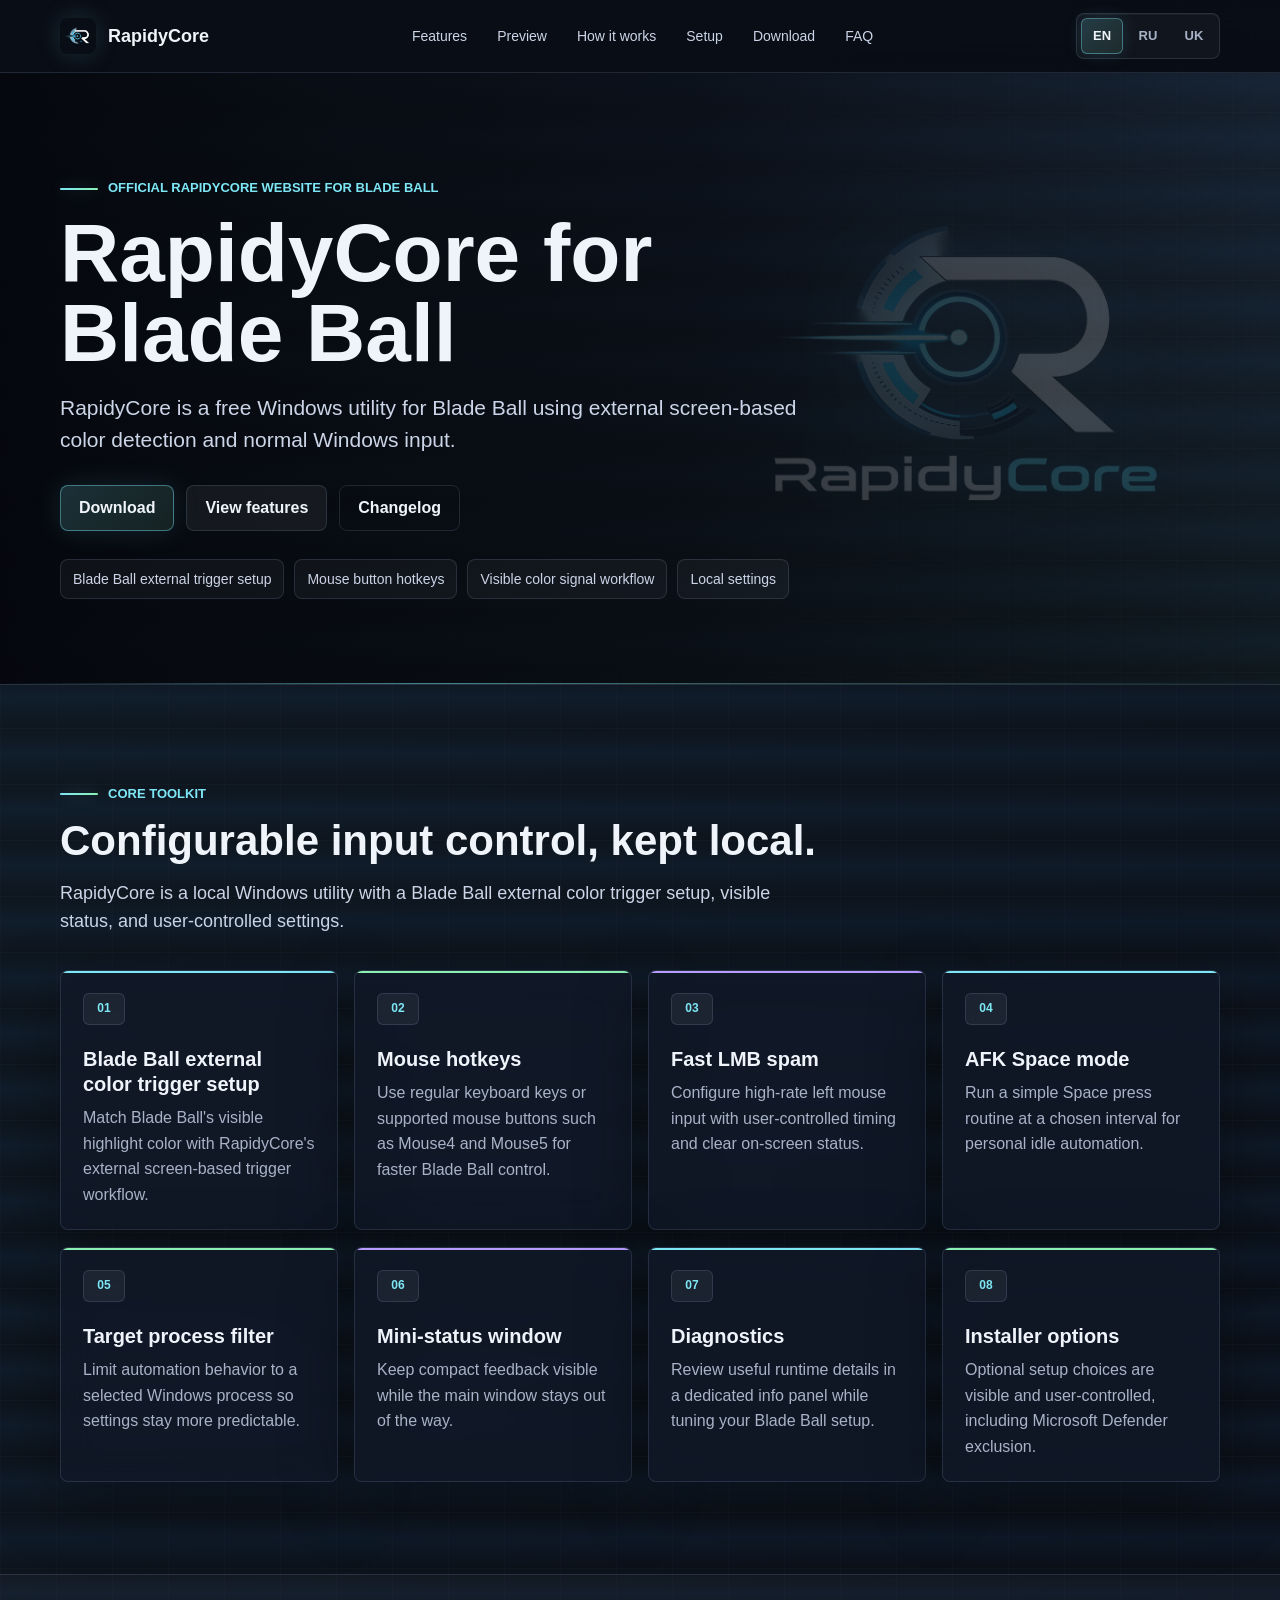
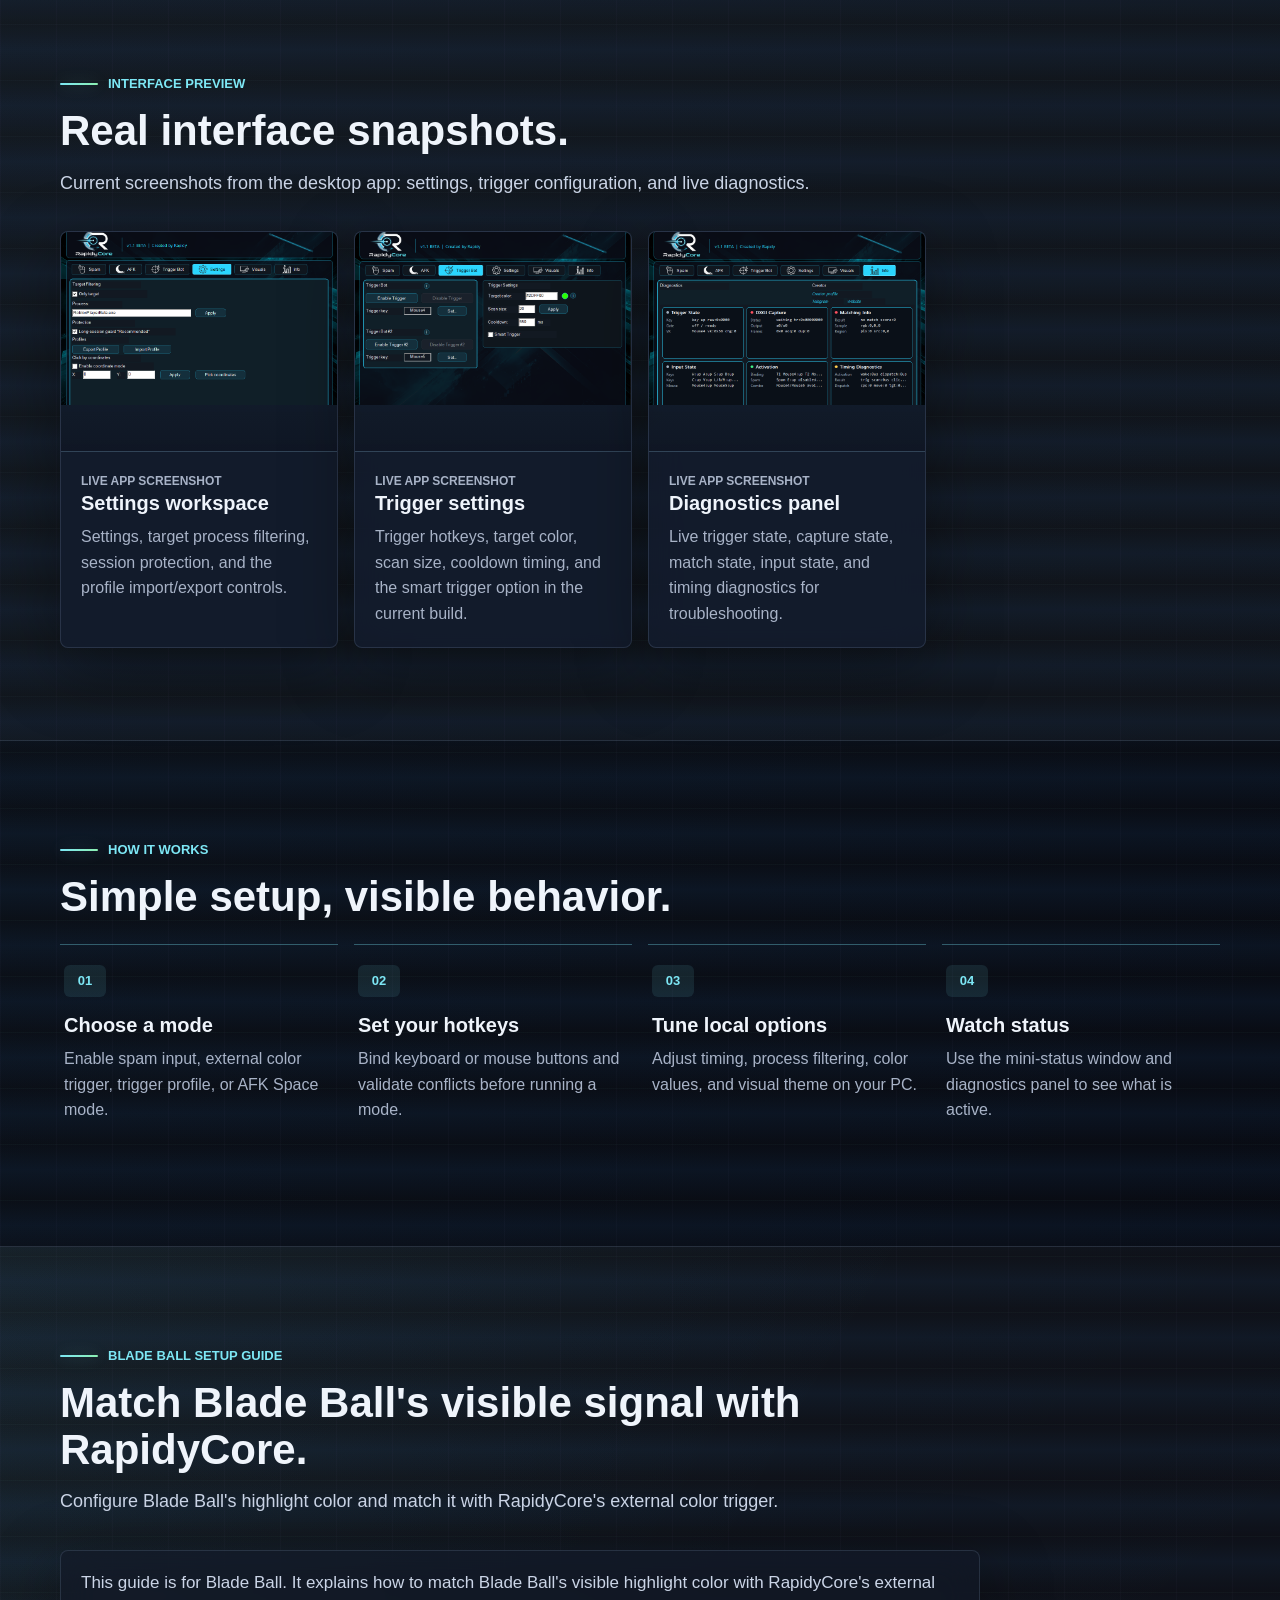
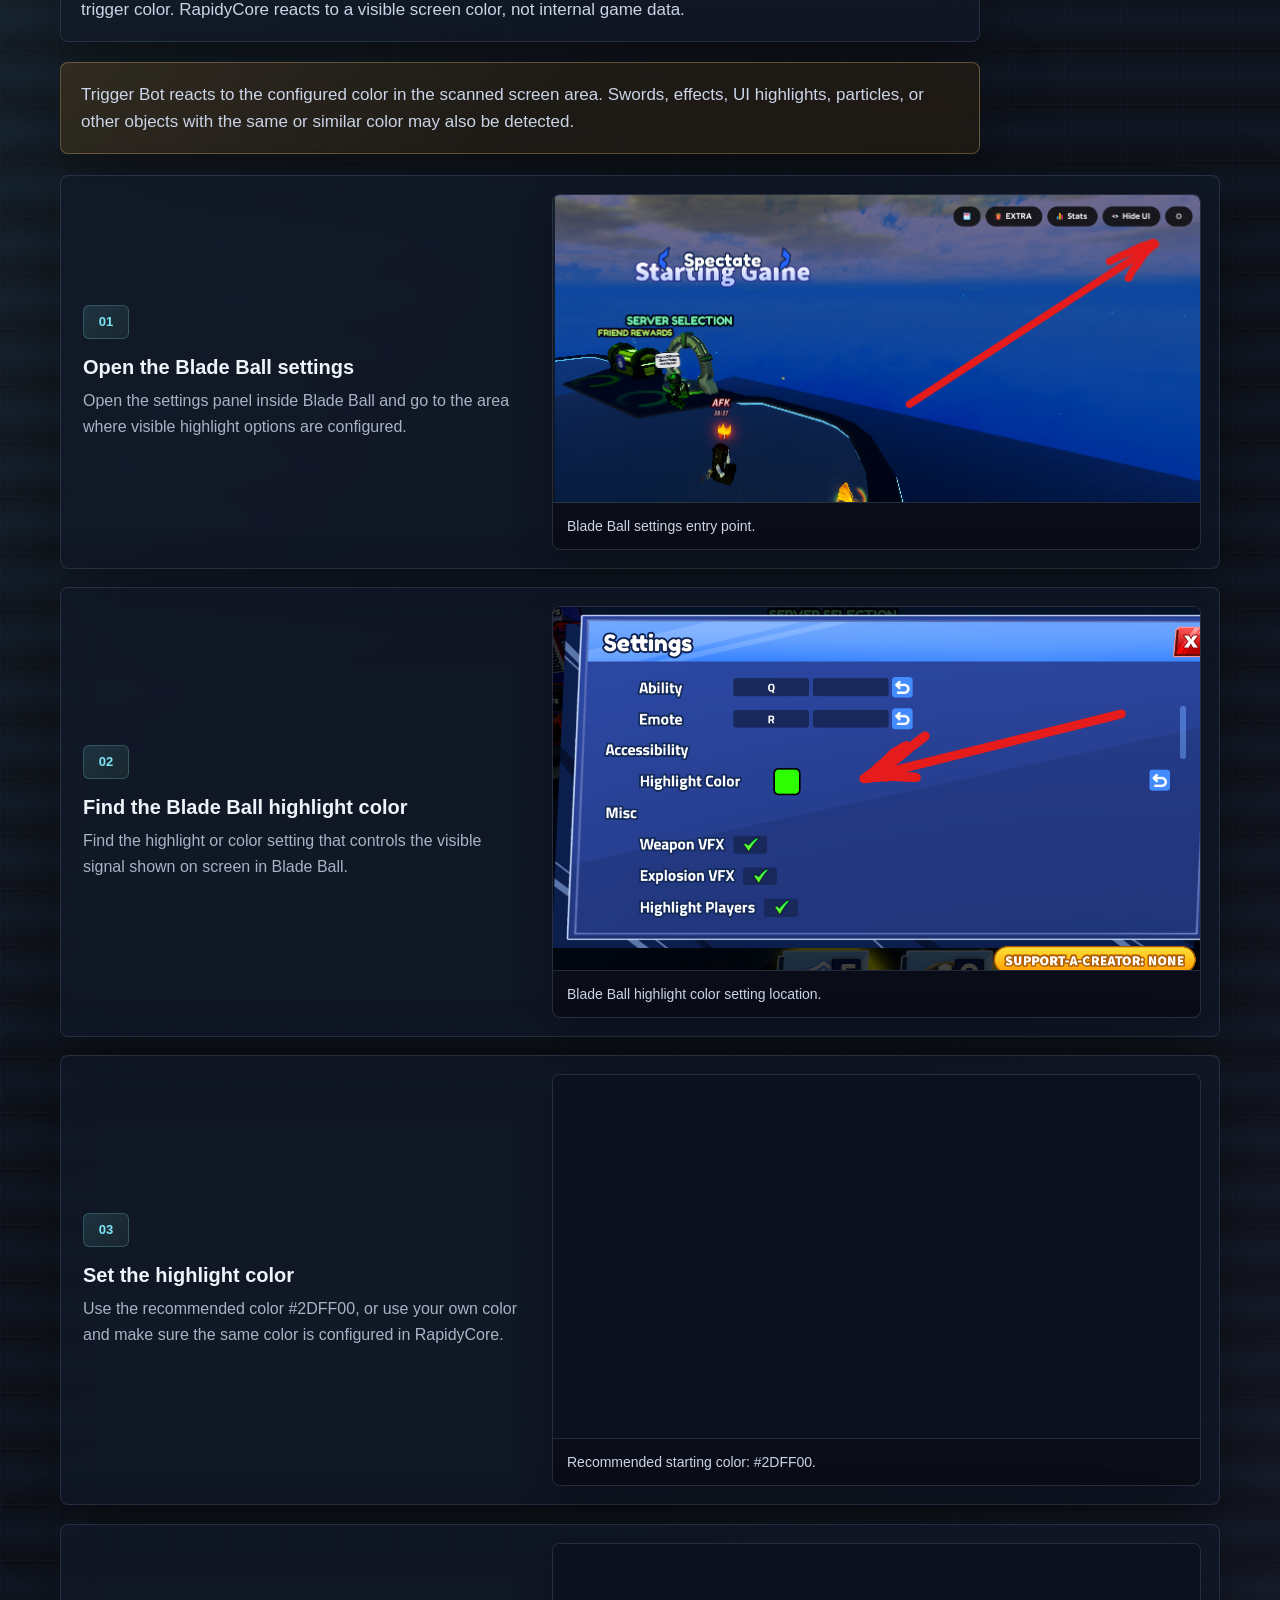
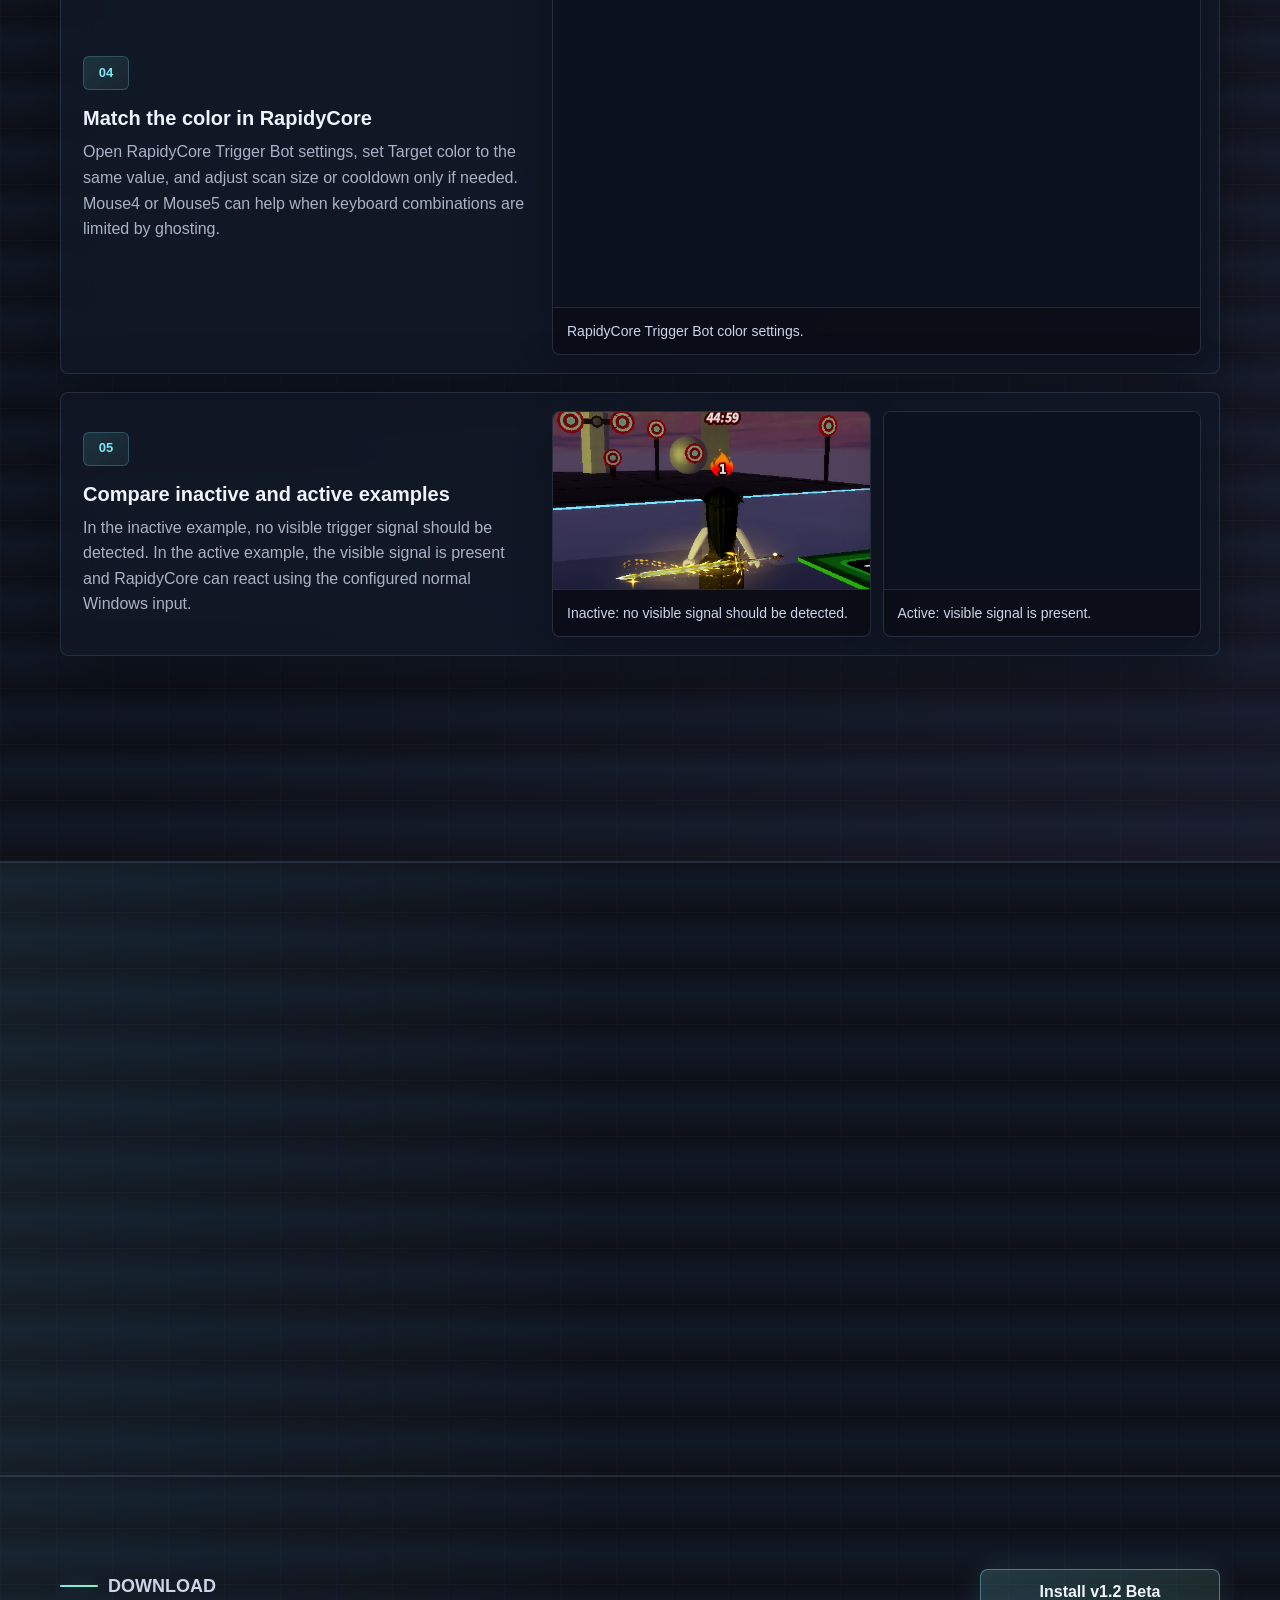
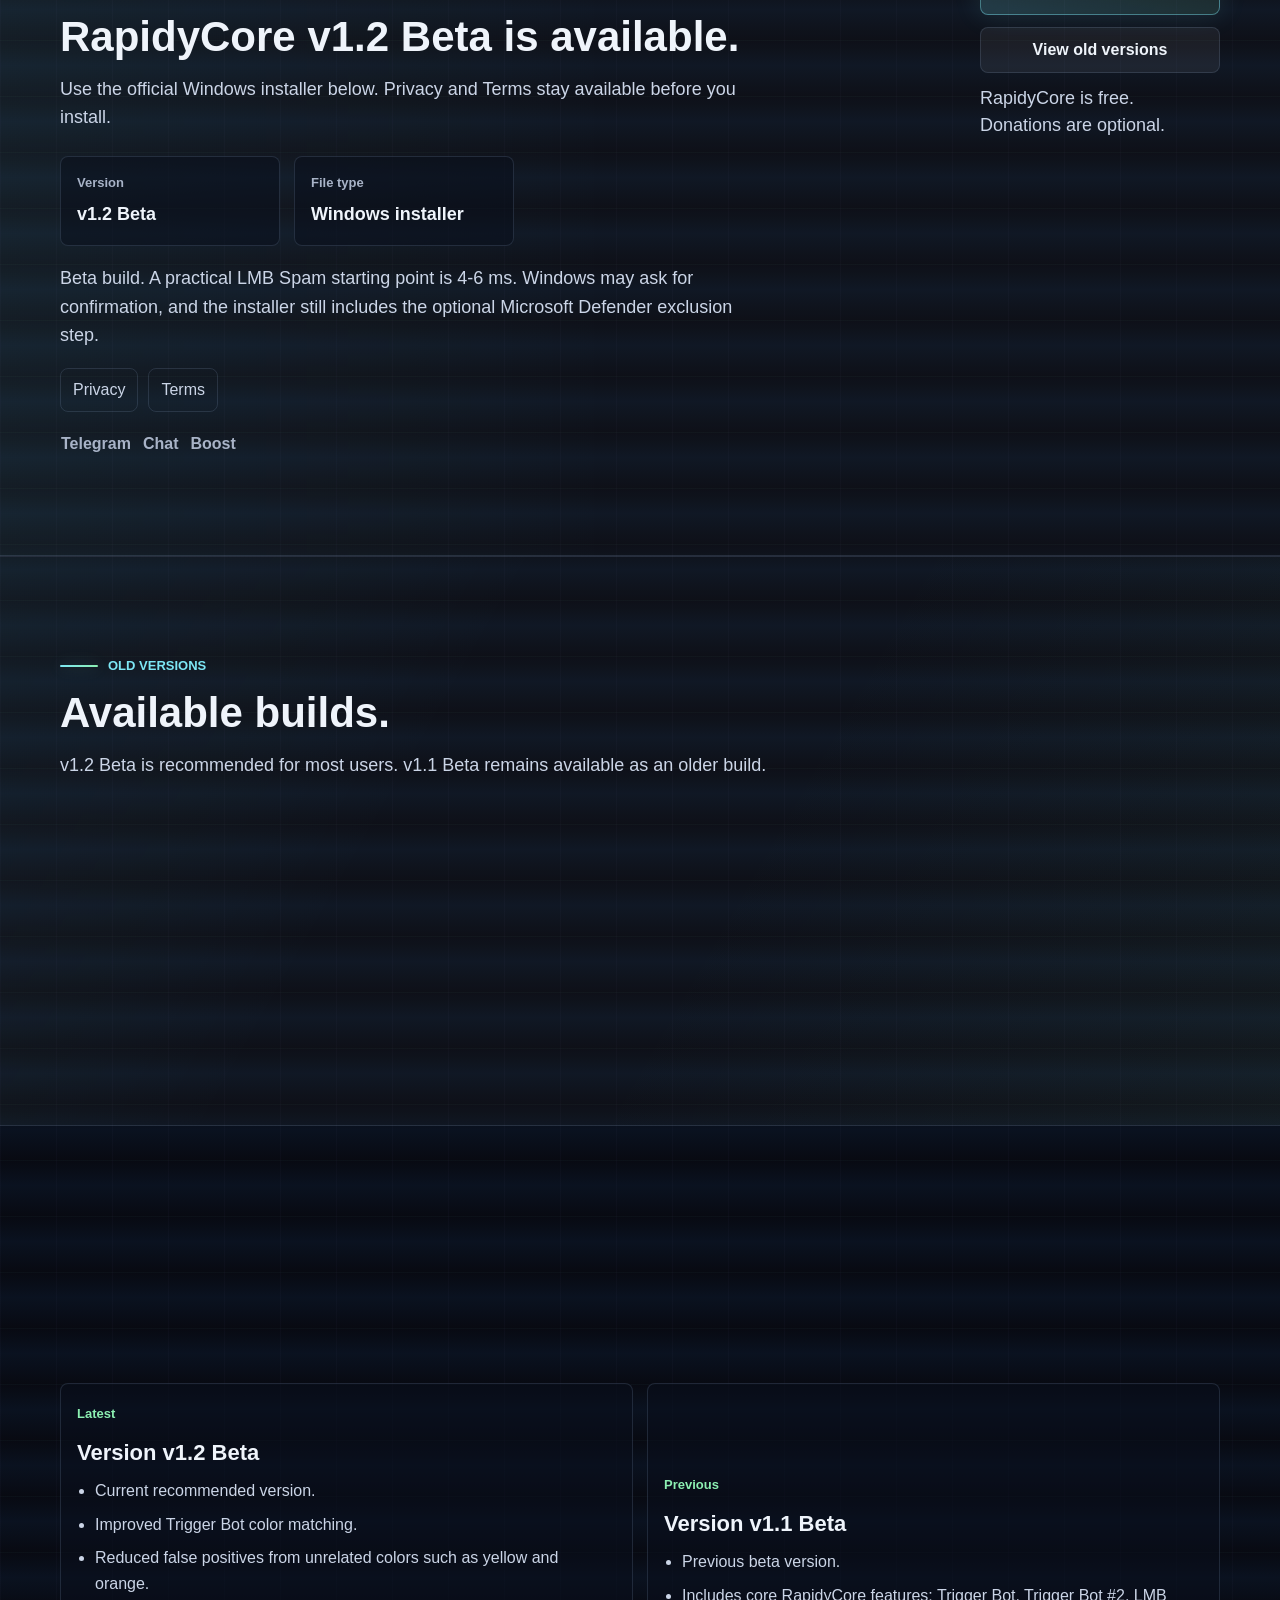
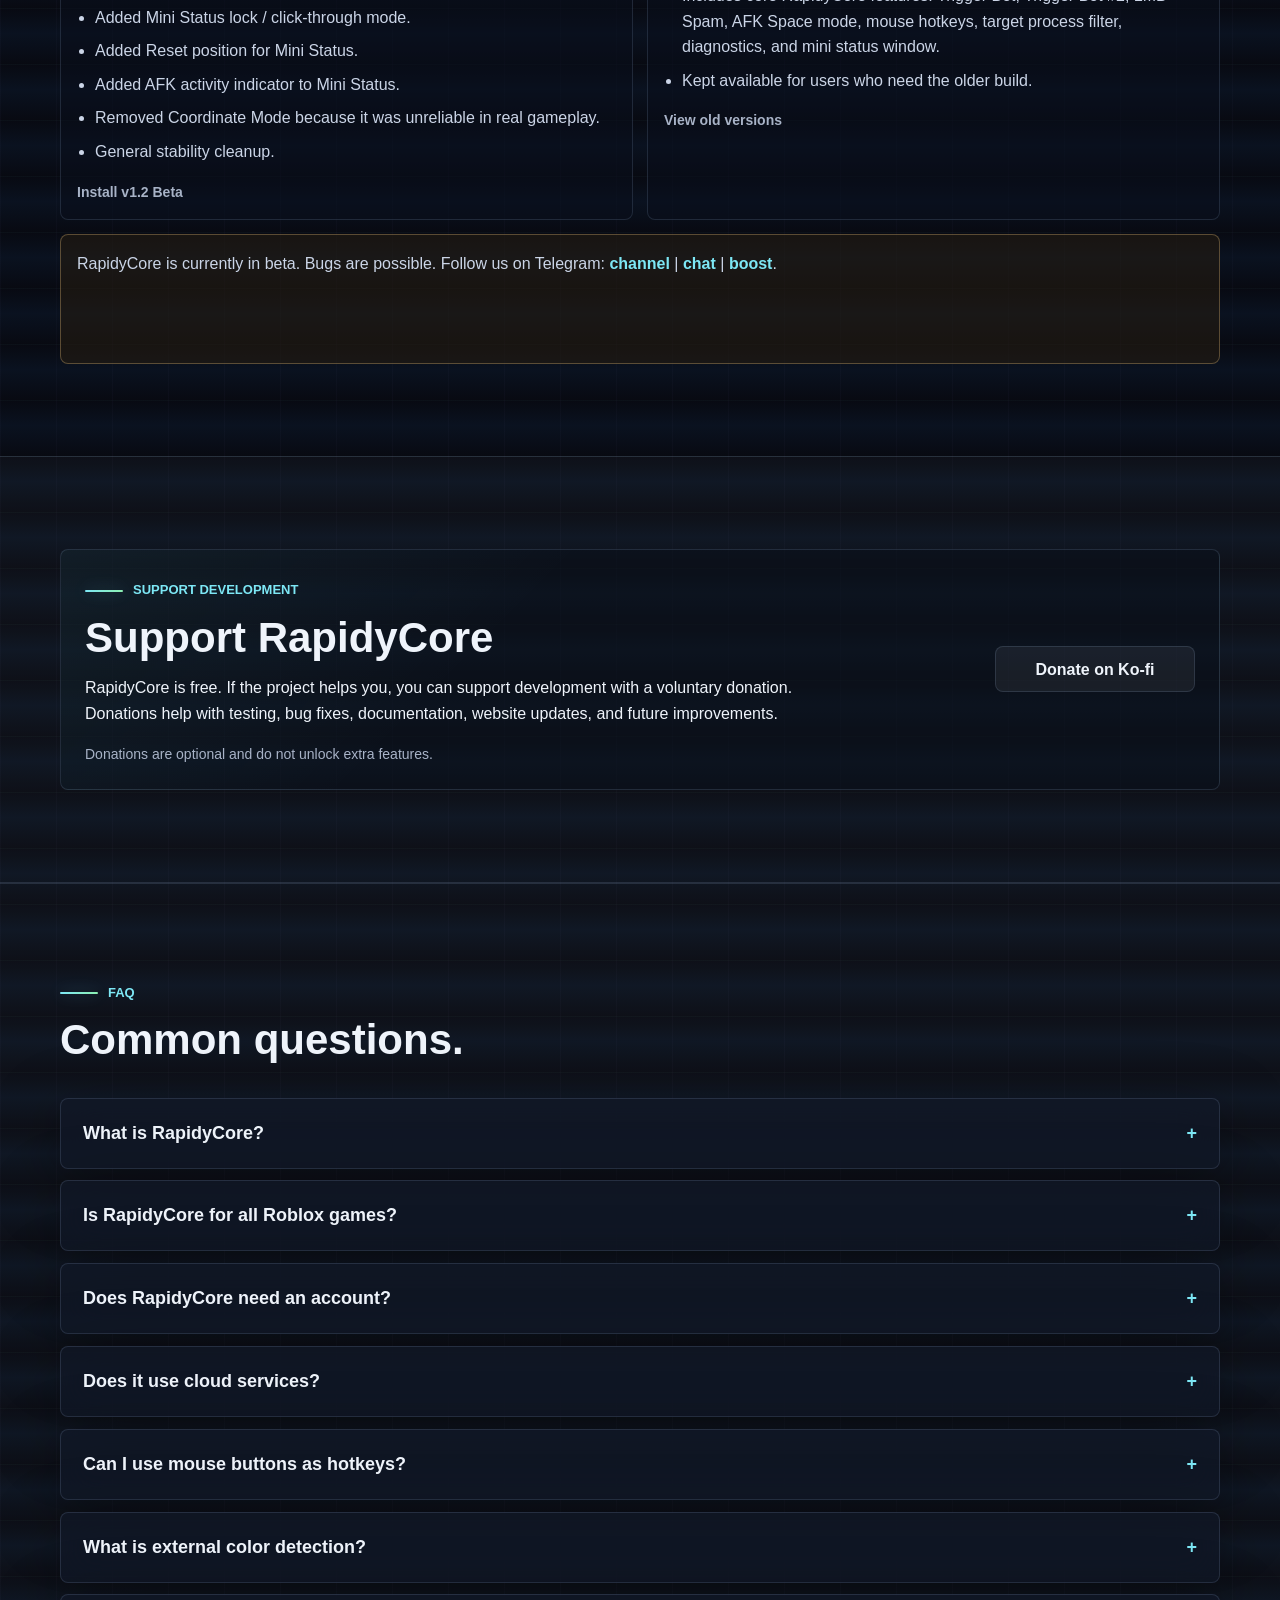
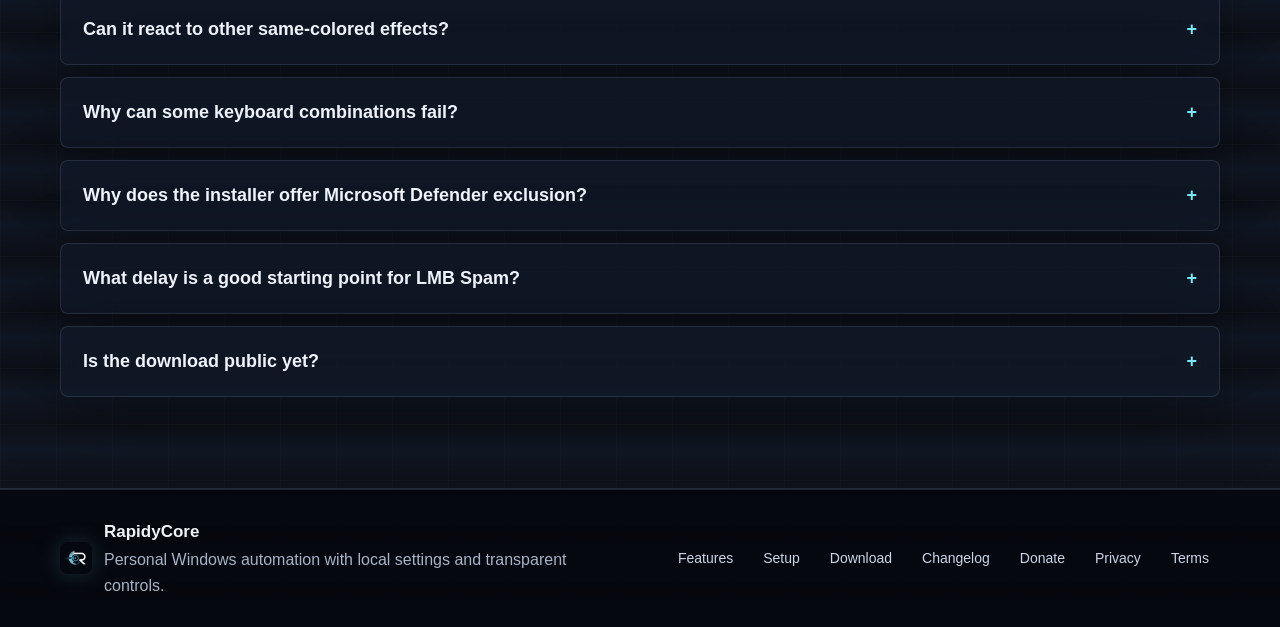
==== commit ab724185: "Publish RapidyCore v1.2 Beta" ====
--- a/index.html
+++ b/index.html
@@ -6,23 +6,23 @@
     <meta
       id="meta-description"
       name="description"
-      content="RapidyCore is a Windows utility for Blade Ball with external screen-based color trigger setup, mouse hotkeys, LMB spam, AFK Space mode, diagnostics and setup guides."
+      content="RapidyCore is a free Windows utility for Blade Ball using external screen-based color detection and normal Windows input."
     >
-    <meta id="og-title" property="og:title" content="RapidyCore - Blade Ball External Color Trigger Utility">
+    <meta id="og-title" property="og:title" content="RapidyCore - Blade Ball Free Windows Utility">
     <meta
       id="og-description"
       property="og:description"
-      content="RapidyCore is a Windows utility for Blade Ball with external screen-based color trigger setup, mouse hotkeys, LMB spam, AFK Space mode, diagnostics and setup guides."
+      content="RapidyCore is a free Windows utility for Blade Ball using external screen-based color detection and normal Windows input."
     >
     <meta property="og:type" content="website">
-    <meta id="twitter-title" name="twitter:title" content="RapidyCore - Blade Ball External Color Trigger Utility">
+    <meta id="twitter-title" name="twitter:title" content="RapidyCore - Blade Ball Free Windows Utility">
     <meta
       id="twitter-description"
       name="twitter:description"
-      content="RapidyCore is a Windows utility for Blade Ball with external screen-based color trigger setup, mouse hotkeys, LMB spam, AFK Space mode, diagnostics and setup guides."
+      content="RapidyCore is a free Windows utility for Blade Ball using external screen-based color detection and normal Windows input."
     >
     <meta name="twitter:card" content="summary">
-    <title>RapidyCore - Blade Ball External Color Trigger Utility</title>
+    <title>RapidyCore - Blade Ball Free Windows Utility</title>
     <link rel="icon" href="assets/rapidycore.ico">
     <link rel="stylesheet" href="styles.css">
   </head>
@@ -62,7 +62,7 @@
           <p class="section-kicker" data-i18n="hero.kicker">Official RapidyCore website</p>
           <h1 data-i18n="hero.title">RapidyCore for Blade Ball</h1>
           <p class="hero-tagline" data-i18n="hero.tagline">
-            RapidyCore is a lightweight Windows utility for configurable hotkeys, external screen-based triggers, fast mouse input, and AFK automation.
+            RapidyCore is a free Windows utility for Blade Ball using external screen-based color detection and normal Windows input.
           </p>
           <div class="hero-actions" aria-label="Primary actions">
             <a class="btn btn-primary" href="#download" data-i18n="hero.download">Download</a>
@@ -156,12 +156,12 @@
         <div class="container download-layout">
           <div class="download-copy">
             <p class="section-kicker" id="download-kicker">Download</p>
-            <h2 id="download-title">RapidyCore 1.1 Beta is available.</h2>
+            <h2 id="download-title">RapidyCore v1.2 Beta is available.</h2>
             <p id="download-copy">Use the official Windows installer below. Privacy and Terms stay available before you install.</p>
             <div class="download-meta" aria-label="Release details">
               <div class="download-stat">
                 <span id="download-version-label">Version</span>
-                <strong id="download-version-value">1.1 Beta</strong>
+                <strong id="download-version-value">v1.2 Beta</strong>
               </div>
               <div class="download-stat">
                 <span id="download-type-label">File type</span>
@@ -182,11 +182,23 @@
             </div>
           </div>
           <div class="download-action">
-            <a class="btn btn-primary download-button" id="download-button" href="downloads/RapidyCoreInstall-1.1-Beta.exe" download>
-              Download installer
+            <a class="btn btn-primary download-button" id="download-button" href="downloads/RapidyCoreInstall-1.2-Beta.exe" download>
+              Install v1.2 Beta
             </a>
+            <a class="btn btn-secondary download-button" href="#versions" id="old-versions-button">View old versions</a>
             <p class="download-free-note" id="download-free-note">RapidyCore is free. Donations are optional.</p>
           </div>
+        </div>
+      </section>
+
+      <section class="section section-alt versions-section" id="versions">
+        <div class="container">
+          <div class="section-heading">
+            <p class="section-kicker" id="versions-kicker">Versions</p>
+            <h2 id="versions-title">Latest and old versions.</h2>
+            <p id="versions-copy">v1.2 Beta is recommended for most users. v1.1 Beta remains available as an older build.</p>
+          </div>
+          <div class="version-grid" id="version-grid"></div>
         </div>
       </section>
 
@@ -195,7 +207,7 @@
           <div class="section-heading">
             <p class="section-kicker" data-i18n="changelog.kicker">Changelog</p>
             <h2 data-i18n="changelog.title">Recent product work.</h2>
-            <p id="changelog-copy">Current website and app version: 1.1 Beta.</p>
+            <p id="changelog-copy">Current website and app version: v1.2 Beta.</p>
           </div>
           <div class="changelog-list" id="changelog-list"></div>
         </div>
--- a/styles.css
+++ b/styles.css
@@ -942,6 +942,70 @@
   line-height: 1.5;
 }
 
+.versions-section {
+  position: relative;
+  overflow: hidden;
+}
+
+.versions-section::before {
+  content: "";
+  position: absolute;
+  inset: 0;
+  background:
+    linear-gradient(120deg, rgba(125, 231, 245, 0.052), transparent 34%),
+    linear-gradient(300deg, rgba(140, 240, 178, 0.04), transparent 44%);
+  pointer-events: none;
+}
+
+.versions-section > .container {
+  position: relative;
+}
+
+.version-grid {
+  display: grid;
+  grid-template-columns: repeat(2, minmax(0, 1fr));
+  gap: 14px;
+}
+
+.version-card {
+  min-height: 220px;
+  border: 1px solid var(--line);
+  border-radius: var(--radius);
+  background: rgba(10, 16, 28, 0.58);
+  box-shadow: var(--shadow);
+  padding: 20px;
+  backdrop-filter: blur(18px);
+  transition:
+    transform 250ms var(--ease-soft),
+    border-color 250ms var(--ease-soft),
+    background 250ms var(--ease-soft),
+    box-shadow 250ms var(--ease-soft);
+}
+
+.version-card.is-current {
+  border-color: rgba(125, 231, 245, 0.34);
+  background:
+    linear-gradient(135deg, rgba(125, 231, 245, 0.08), transparent 52%),
+    rgba(14, 23, 38, 0.72);
+}
+
+.version-card:hover,
+.version-card:focus-within {
+  transform: translateY(-2px);
+  border-color: rgba(125, 231, 245, 0.28);
+  background: rgba(18, 26, 42, 0.72);
+  box-shadow: 0 18px 54px rgba(0, 0, 0, 0.32), 0 0 28px rgba(125, 231, 245, 0.08);
+}
+
+.version-card p {
+  color: var(--muted-strong);
+}
+
+.version-download {
+  width: fit-content;
+  margin-top: 18px;
+}
+
 .support-section {
   border-top: 1px solid var(--line);
 }
@@ -1101,8 +1165,25 @@
   min-height: 68vh;
 }
 
+.legal-page .section-alt {
+  background:
+    linear-gradient(120deg, rgba(125, 231, 245, 0.045), transparent 38%),
+    rgba(255, 255, 255, 0.025);
+}
+
 .legal-hero {
   padding: 94px 0 62px;
+}
+
+.legal-hero .container {
+  border: 1px solid var(--line);
+  border-radius: var(--radius);
+  background:
+    linear-gradient(135deg, rgba(125, 231, 245, 0.055), transparent 42%),
+    rgba(10, 16, 28, 0.56);
+  box-shadow: var(--shadow);
+  padding: 26px;
+  backdrop-filter: blur(18px);
 }
 
 .legal-hero h1 {
@@ -1135,6 +1216,7 @@
   background: rgba(18, 25, 40, 0.68);
   box-shadow: var(--shadow);
   padding: 20px;
+  backdrop-filter: blur(18px);
 }
 
 .legal-section h2 {
@@ -1368,6 +1450,7 @@
   .feature-grid,
   .preview-grid,
   .download-meta,
+  .version-grid,
   .guide-media-compare,
   .steps,
   .safety-list,
@@ -1380,6 +1463,7 @@
   .guide-warning,
   .guide-note,
   .guide-step,
+  .legal-hero .container,
   .legal-section {
     padding: 16px;
   }
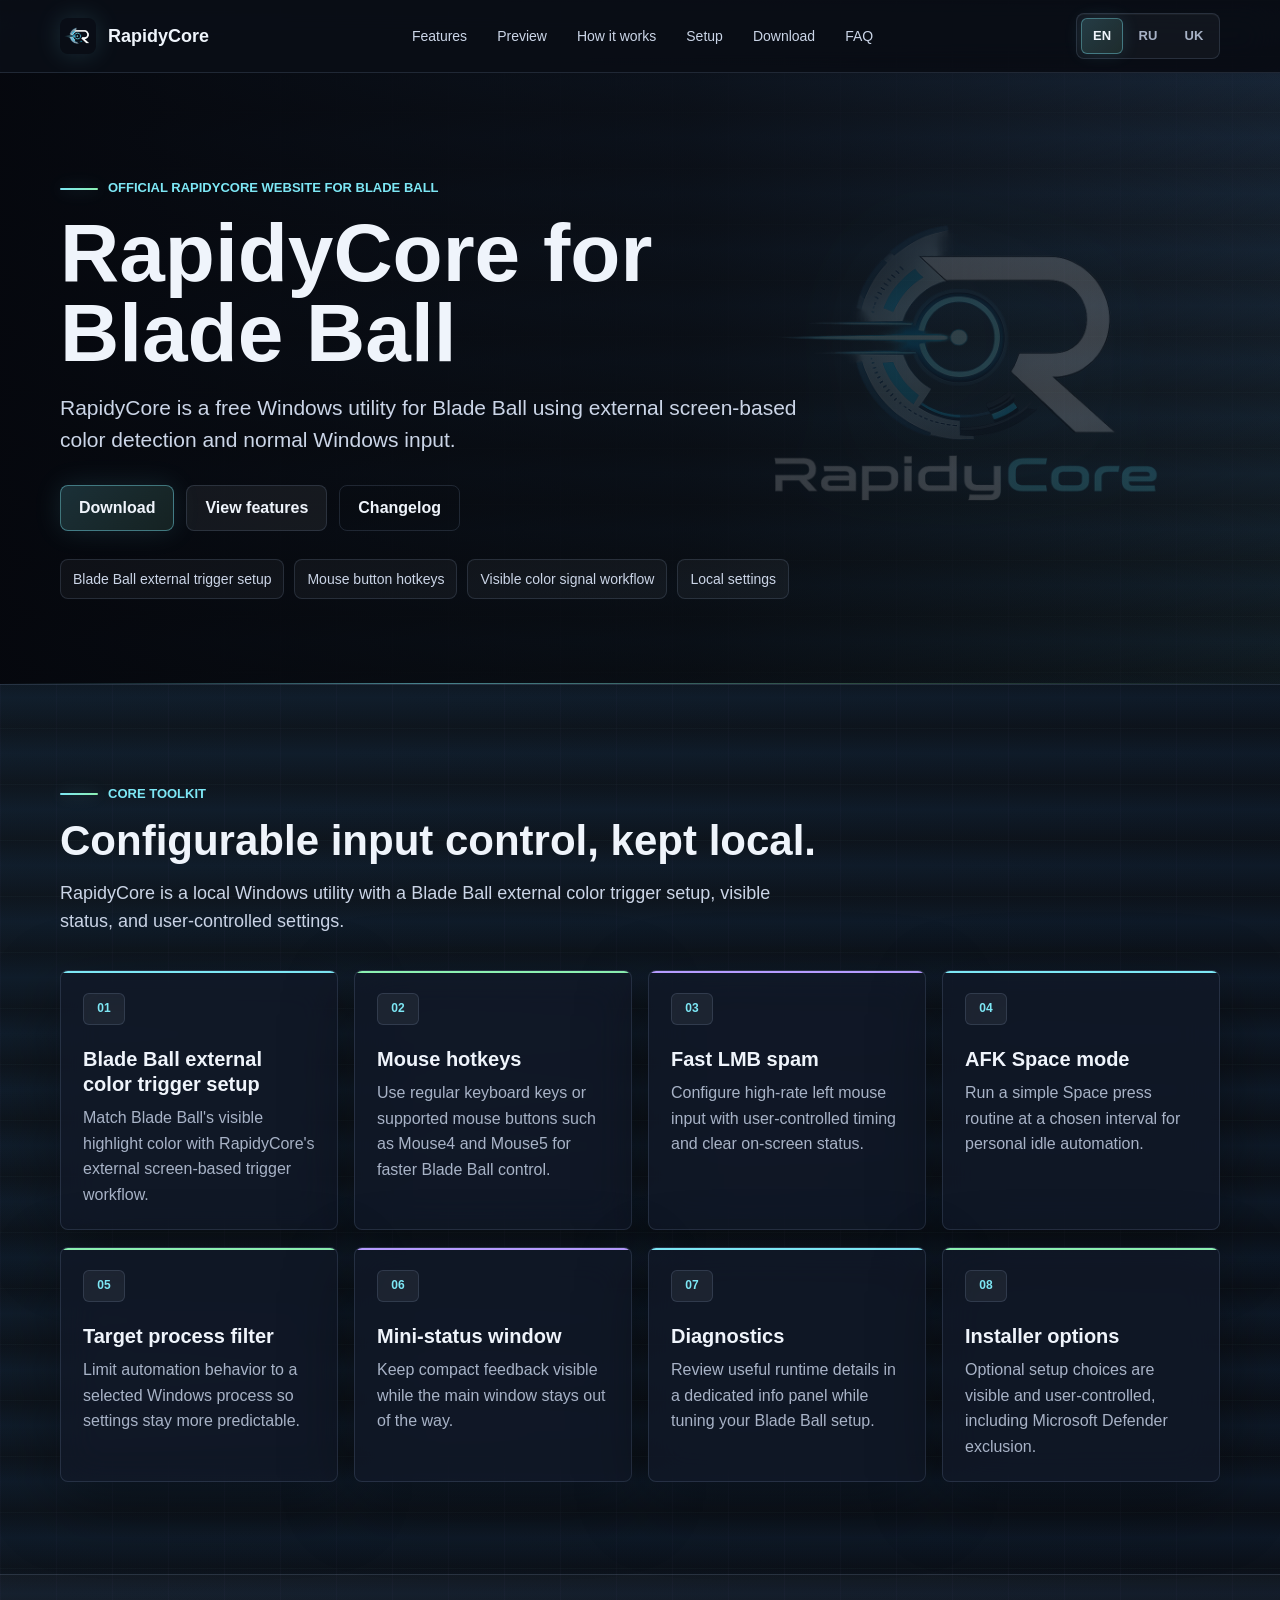
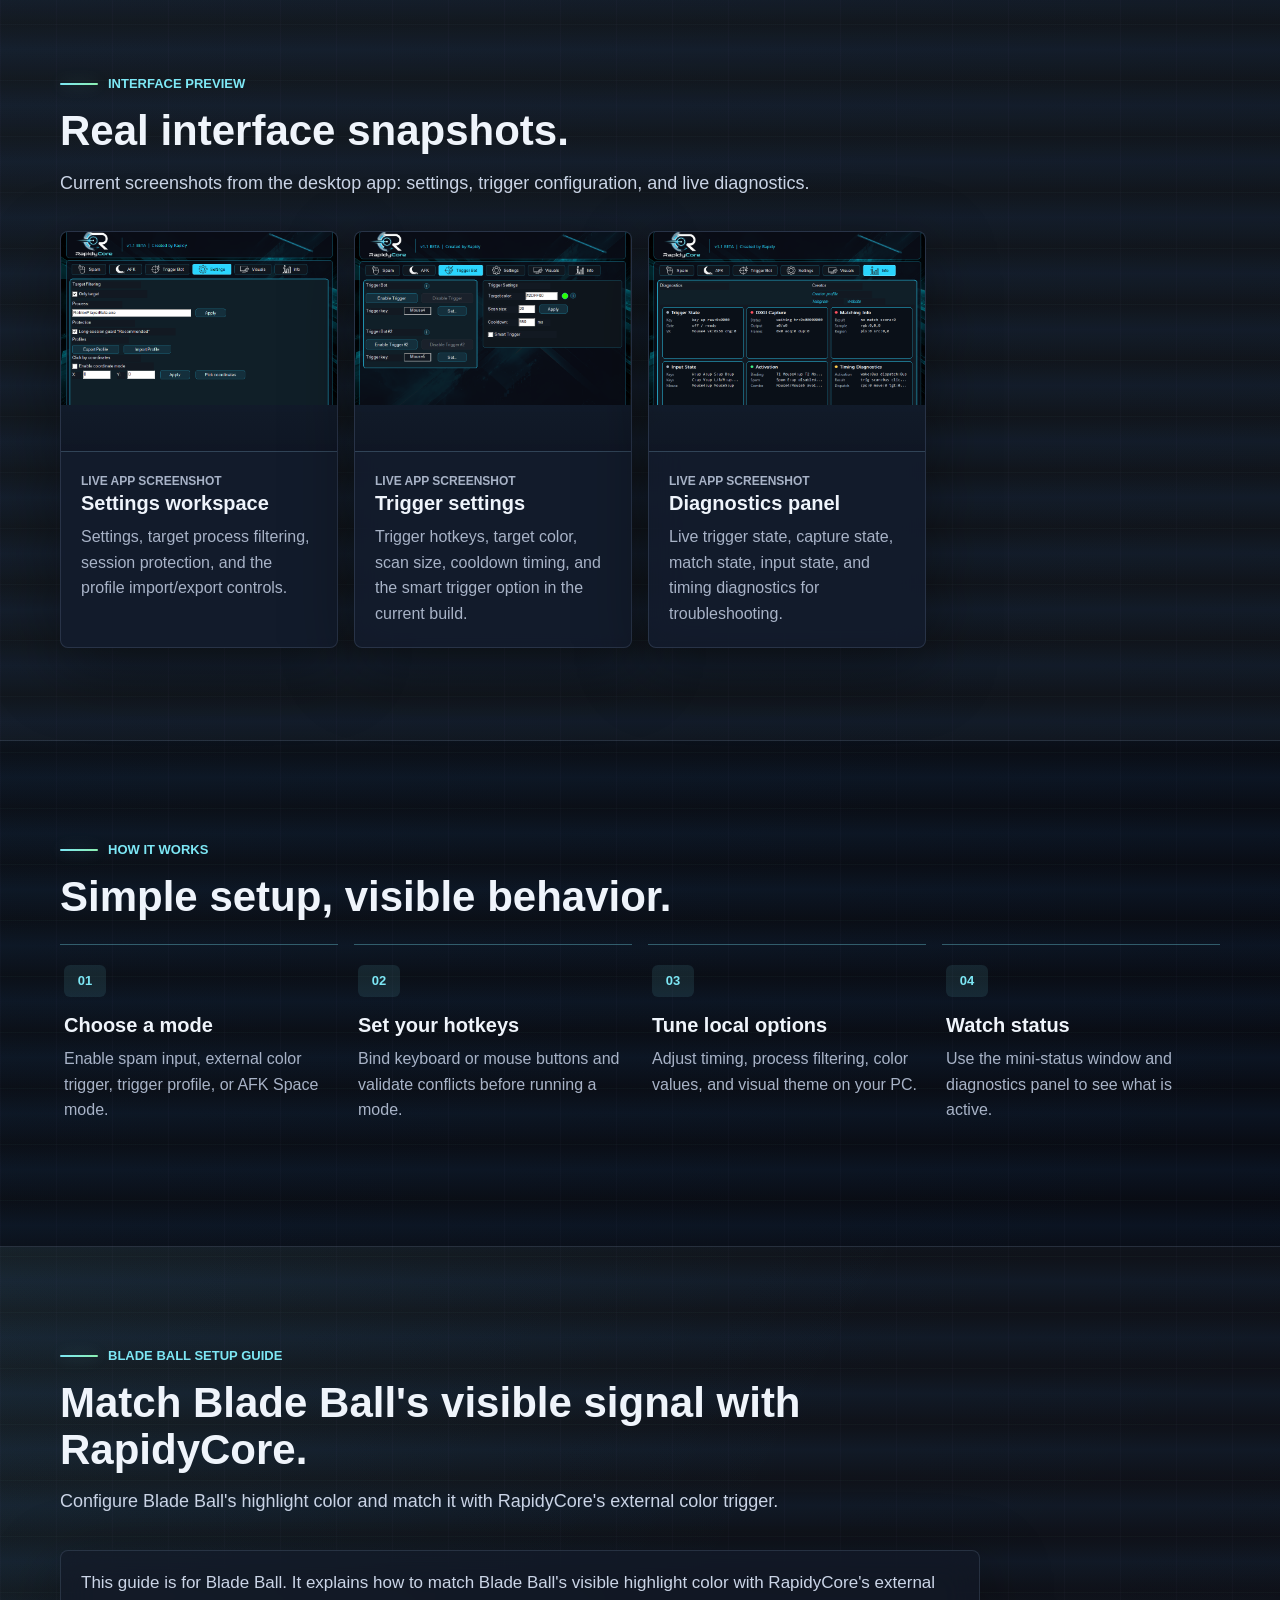
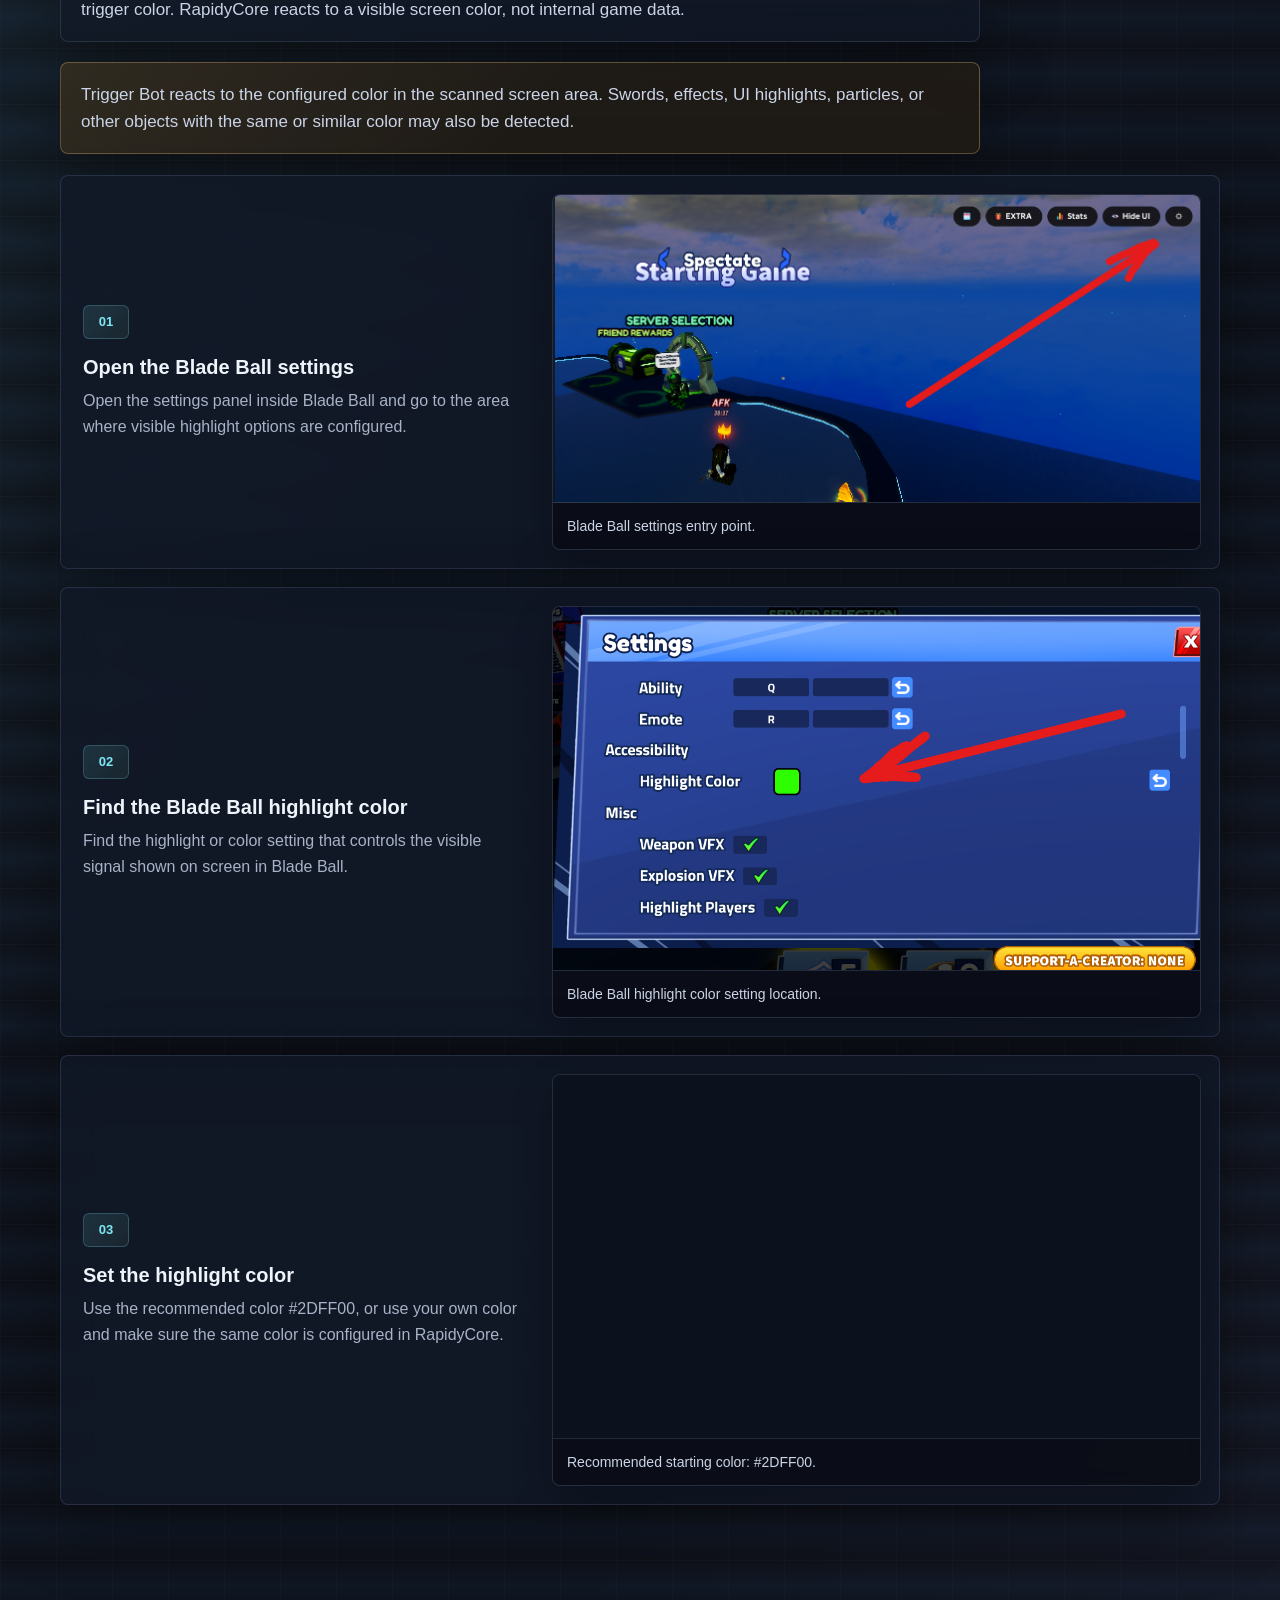
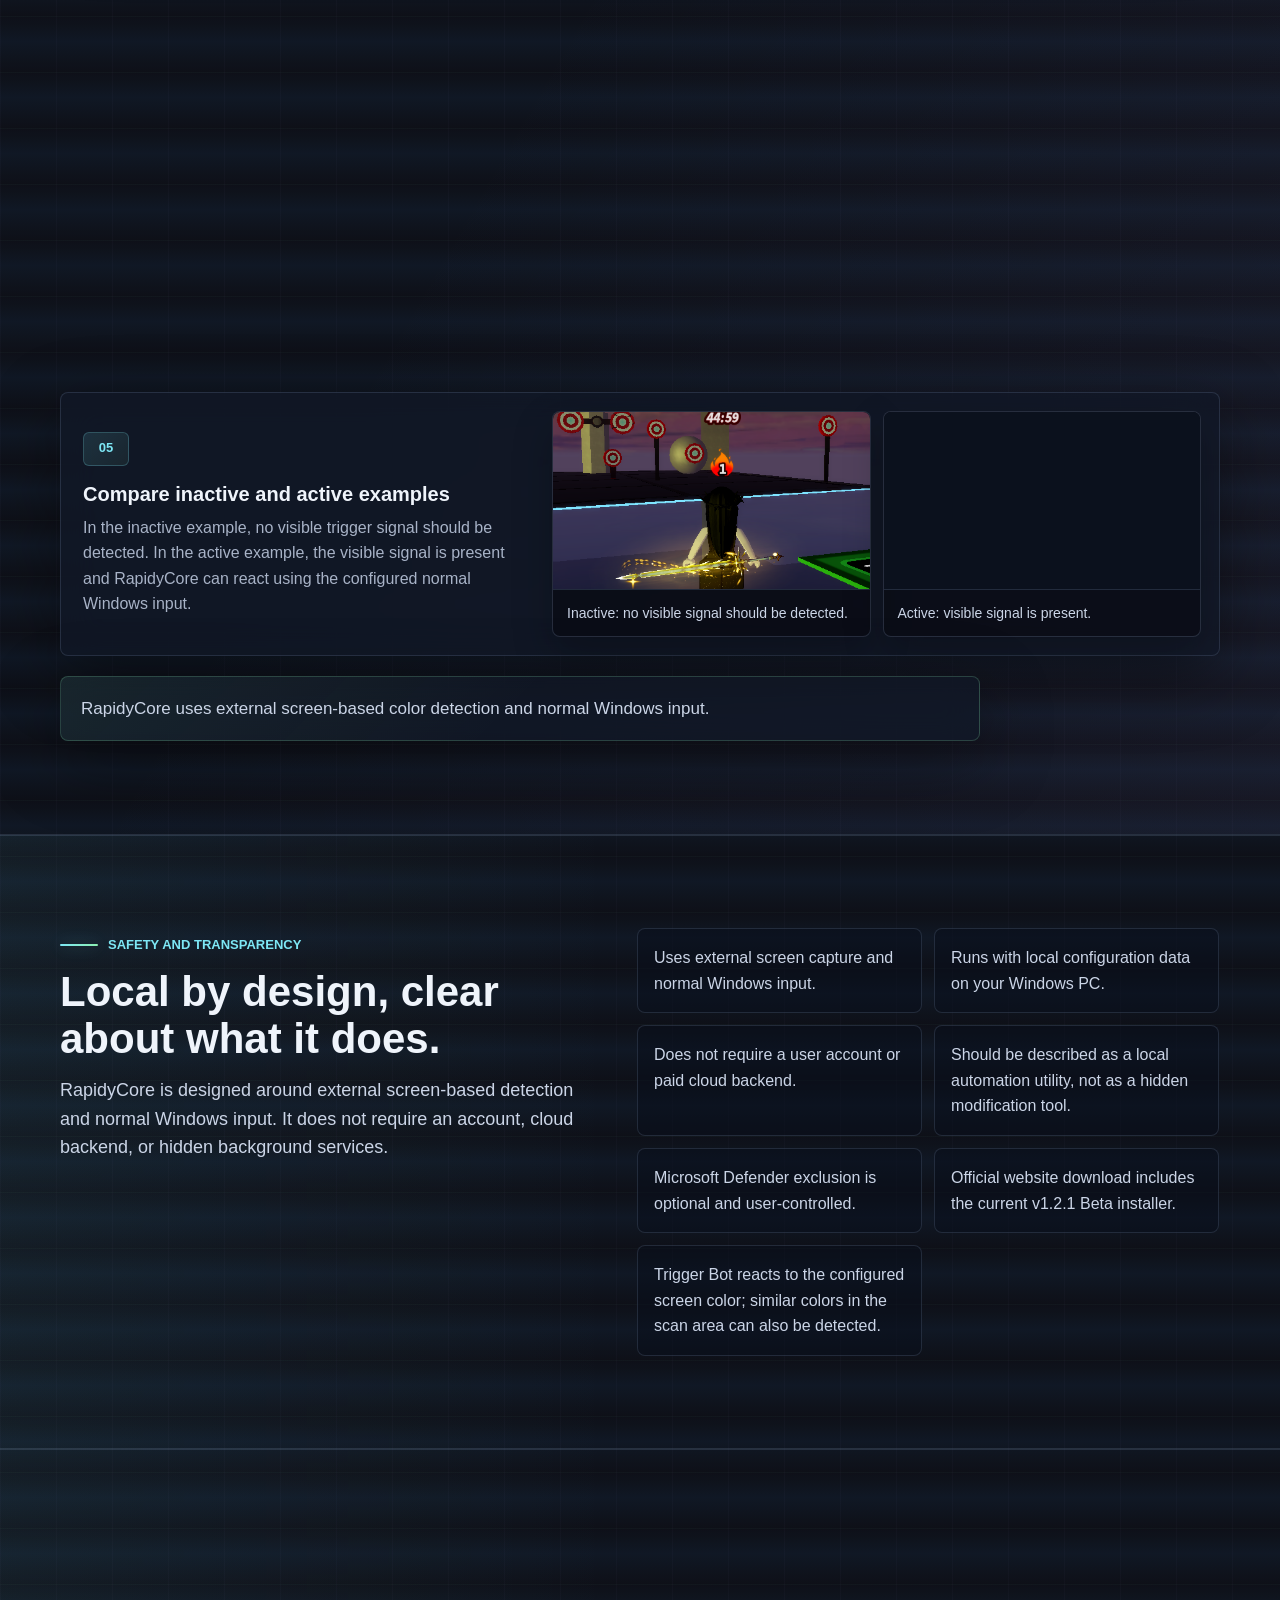
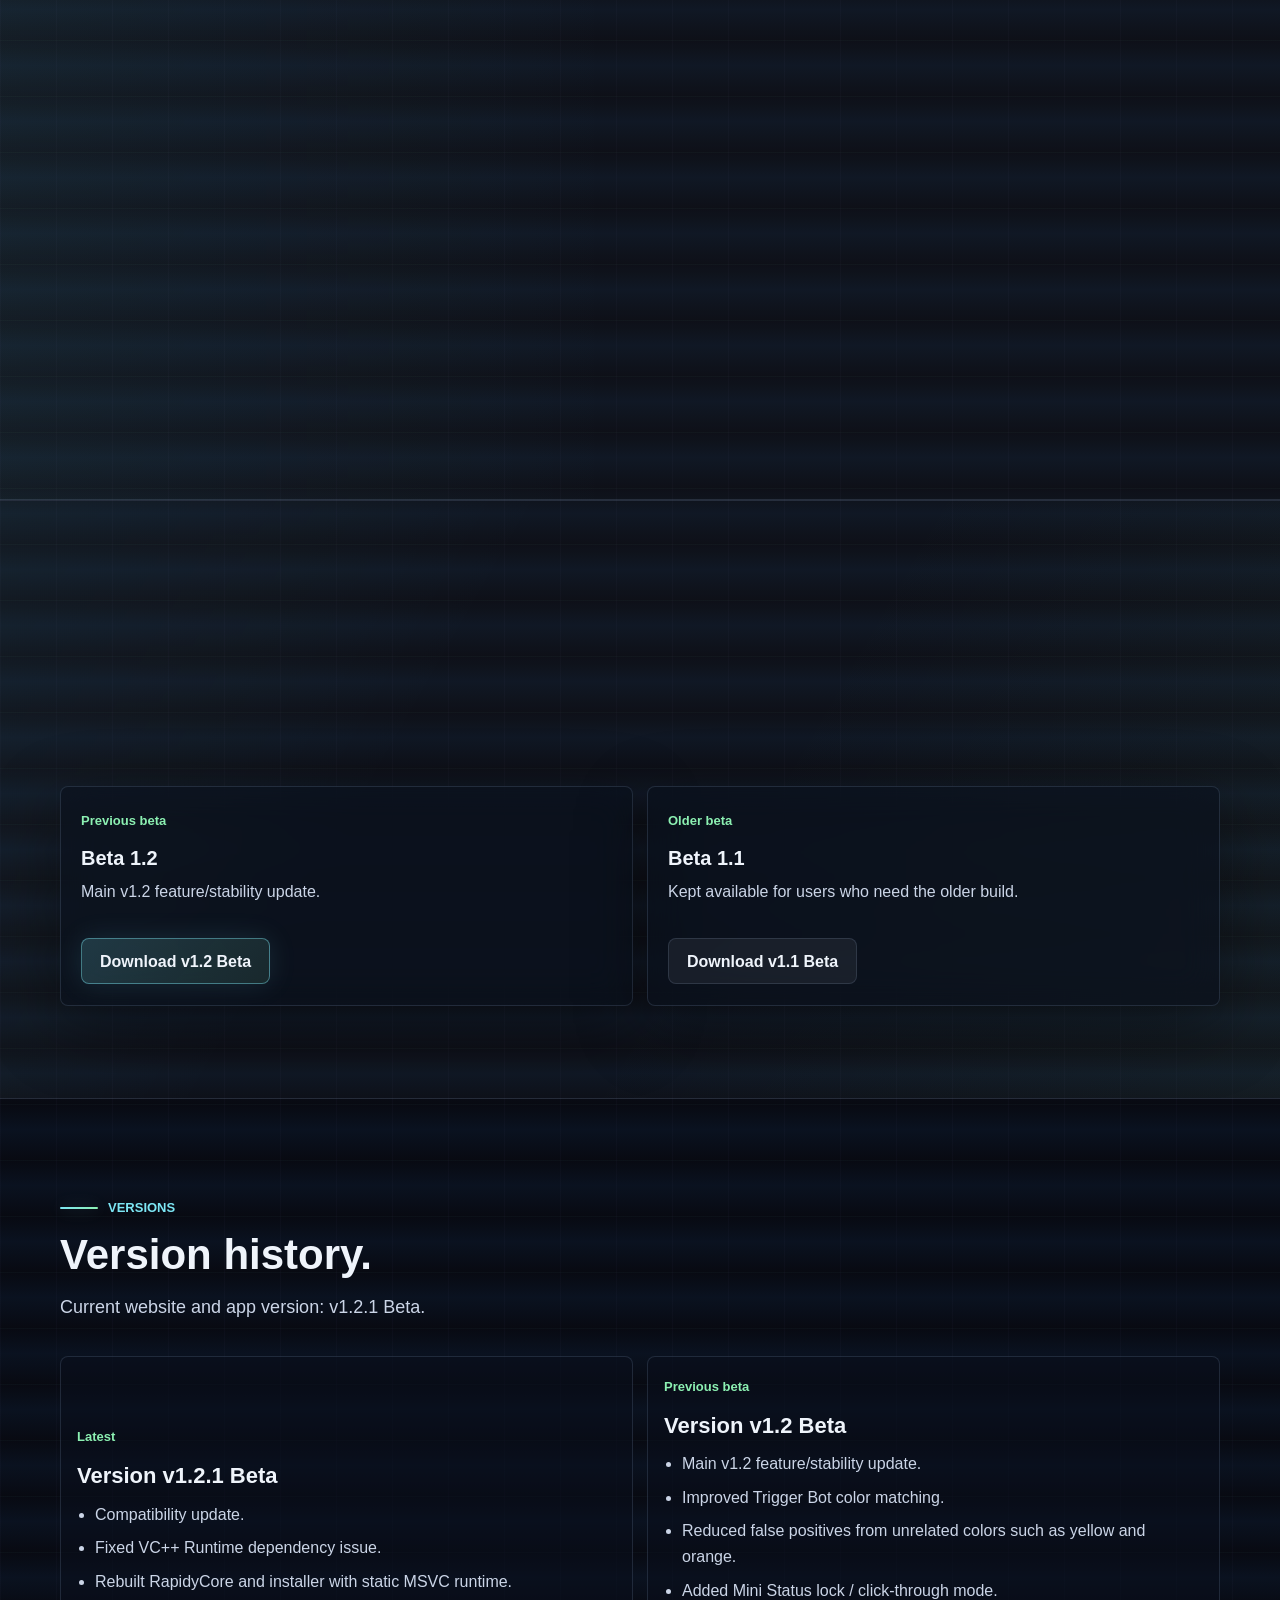
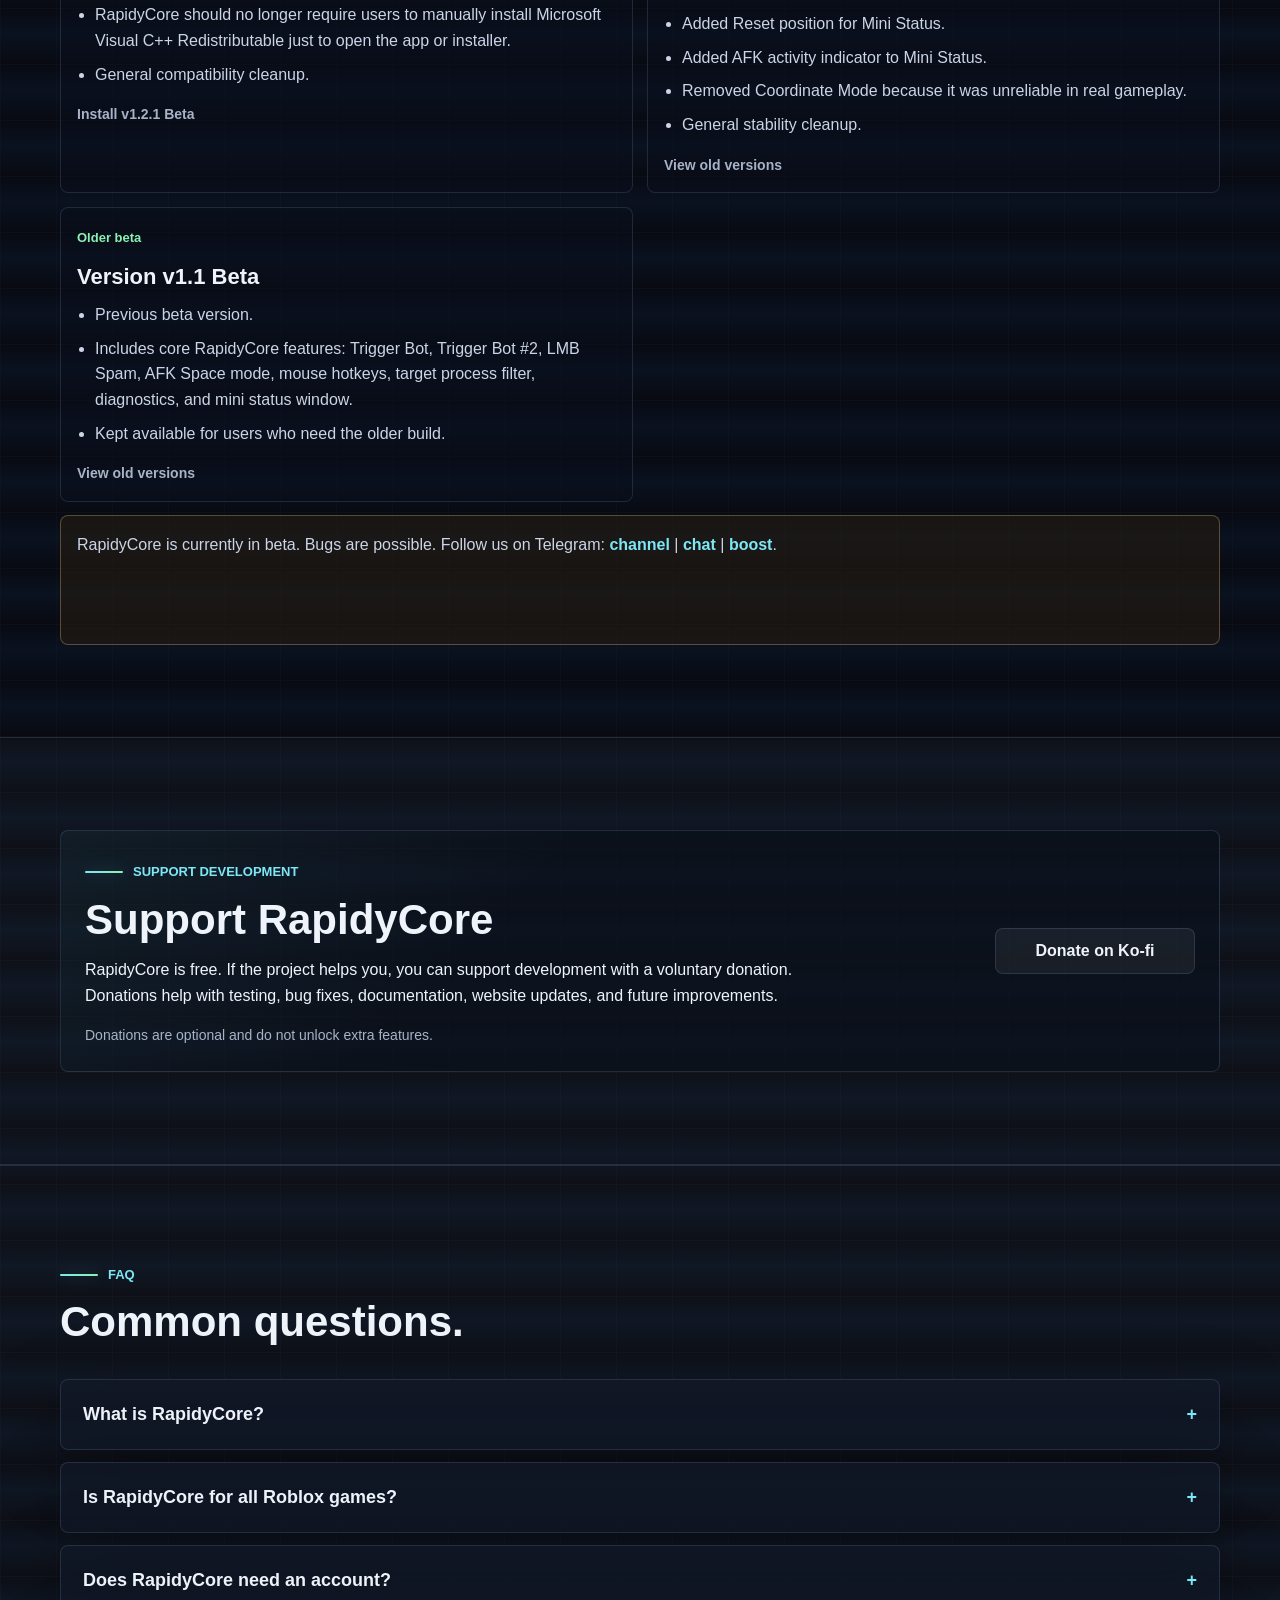
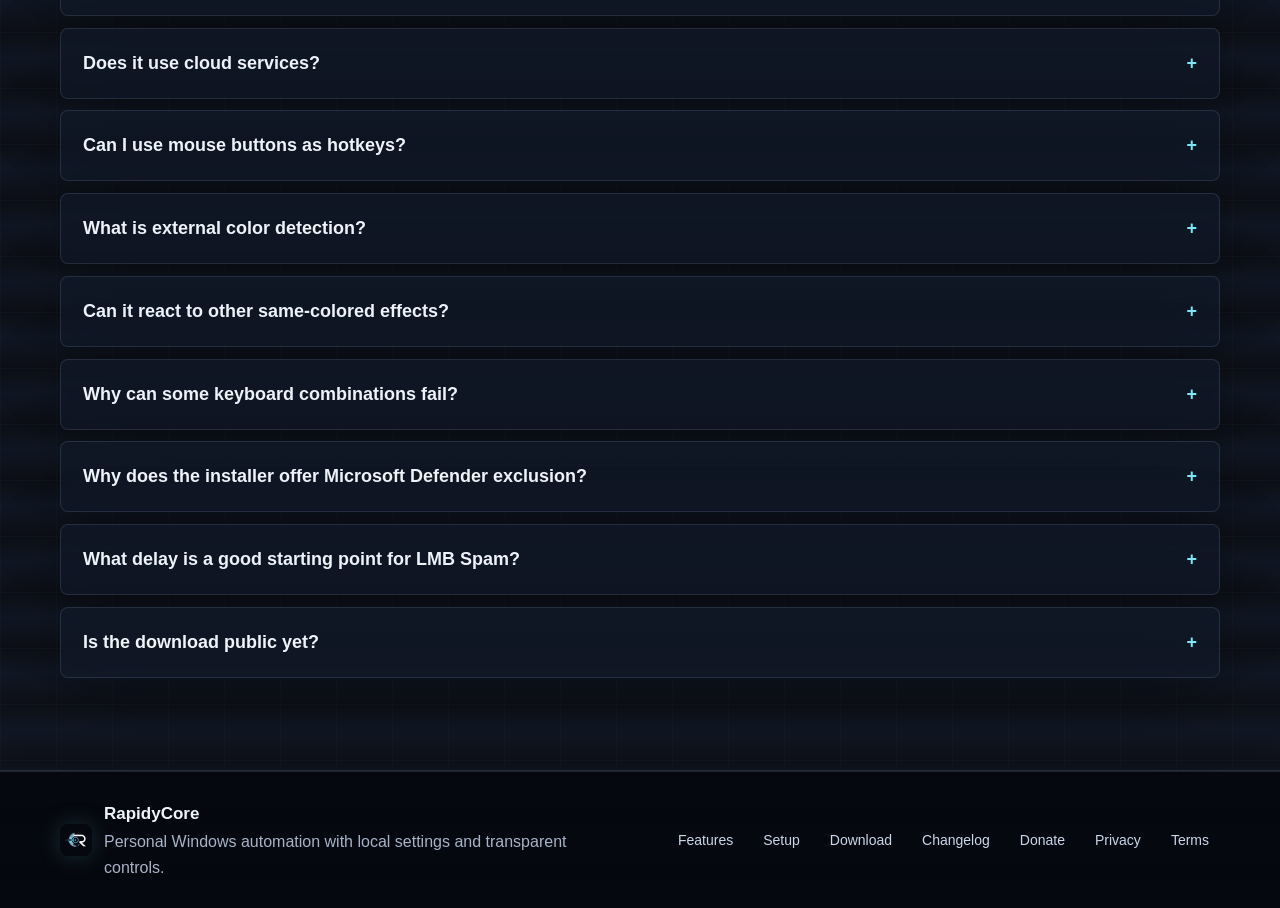
==== commit a40543e2: "Publish RapidyCore v1.2.1 Beta" ====
--- a/index.html
+++ b/index.html
@@ -133,7 +133,7 @@
 
           <div class="guide-note">
             <p data-i18n="setup.note">
-              RapidyCore uses external screen-based color detection. It does not inject into Roblox, read memory, or execute code inside the game.
+              RapidyCore uses external screen-based color detection and normal Windows input.
             </p>
           </div>
         </div>
@@ -156,12 +156,12 @@
         <div class="container download-layout">
           <div class="download-copy">
             <p class="section-kicker" id="download-kicker">Download</p>
-            <h2 id="download-title">RapidyCore v1.2 Beta is available.</h2>
+            <h2 id="download-title">RapidyCore v1.2.1 Beta is available.</h2>
             <p id="download-copy">Use the official Windows installer below. Privacy and Terms stay available before you install.</p>
             <div class="download-meta" aria-label="Release details">
               <div class="download-stat">
                 <span id="download-version-label">Version</span>
-                <strong id="download-version-value">v1.2 Beta</strong>
+                <strong id="download-version-value">v1.2.1 Beta</strong>
               </div>
               <div class="download-stat">
                 <span id="download-type-label">File type</span>
@@ -169,7 +169,7 @@
               </div>
             </div>
             <p class="download-note" id="download-note">
-              Beta build. A practical LMB Spam starting point is 4-6 ms. Windows may ask for confirmation, and the installer still includes the optional Microsoft Defender exclusion step.
+              Beta compatibility update. RapidyCore and the installer were rebuilt with static MSVC runtime to fix the VC++ Runtime dependency issue.
             </p>
             <div class="download-legal">
               <a href="privacy.html" data-i18n="footer.privacy">Privacy</a>
@@ -182,8 +182,8 @@
             </div>
           </div>
           <div class="download-action">
-            <a class="btn btn-primary download-button" id="download-button" href="downloads/RapidyCoreInstall-1.2-Beta.exe" download>
-              Install v1.2 Beta
+            <a class="btn btn-primary download-button" id="download-button" href="downloads/RapidyCoreInstall-1.2.1-Beta.exe" download>
+              Install v1.2.1 Beta
             </a>
             <a class="btn btn-secondary download-button" href="#versions" id="old-versions-button">View old versions</a>
             <p class="download-free-note" id="download-free-note">RapidyCore is free. Donations are optional.</p>
@@ -196,7 +196,7 @@
           <div class="section-heading">
             <p class="section-kicker" id="versions-kicker">Versions</p>
             <h2 id="versions-title">Latest and old versions.</h2>
-            <p id="versions-copy">v1.2 Beta is recommended for most users. v1.1 Beta remains available as an older build.</p>
+            <p id="versions-copy">v1.2.1 Beta is the latest compatibility update. v1.2 Beta and v1.1 Beta remain available as older builds.</p>
           </div>
           <div class="version-grid" id="version-grid"></div>
         </div>
@@ -207,7 +207,7 @@
           <div class="section-heading">
             <p class="section-kicker" data-i18n="changelog.kicker">Changelog</p>
             <h2 data-i18n="changelog.title">Recent product work.</h2>
-            <p id="changelog-copy">Current website and app version: v1.2 Beta.</p>
+            <p id="changelog-copy">Current website and app version: v1.2.1 Beta.</p>
           </div>
           <div class="changelog-list" id="changelog-list"></div>
         </div>
--- a/styles.css
+++ b/styles.css
@@ -25,6 +25,12 @@
   box-sizing: border-box;
 }
 
+*,
+*::before,
+*::after {
+  min-width: 0;
+}
+
 html {
   scroll-behavior: smooth;
   scroll-padding-top: 92px;
@@ -90,6 +96,7 @@
 a {
   color: inherit;
   text-decoration: none;
+  overflow-wrap: anywhere;
 }
 
 button,
@@ -109,6 +116,7 @@
 .container {
   width: min(100% - 40px, var(--container));
   margin: 0 auto;
+  min-width: 0;
 }
 
 .skip-link {
@@ -840,6 +848,7 @@
 
 .download-copy {
   max-width: 720px;
+  min-width: 0;
 }
 
 .download-action {
@@ -847,6 +856,7 @@
   gap: 12px;
   align-self: start;
   justify-items: stretch;
+  min-width: 0;
 }
 
 .download-meta {
@@ -861,6 +871,7 @@
   border-radius: var(--radius);
   background: rgba(10, 16, 28, 0.54);
   padding: 16px;
+  min-width: 0;
 }
 
 .download-stat span {
@@ -874,18 +885,21 @@
 .download-stat strong {
   color: var(--text);
   font-size: 18px;
+  overflow-wrap: anywhere;
 }
 
 .download-note {
   max-width: 680px;
   margin: 0 0 18px;
   color: var(--muted);
+  overflow-wrap: anywhere;
 }
 
 .download-legal {
   display: flex;
   flex-wrap: wrap;
   gap: 10px;
+  min-width: 0;
 }
 
 .download-community {
@@ -893,6 +907,7 @@
   flex-wrap: wrap;
   gap: 10px;
   margin-top: 12px;
+  min-width: 0;
 }
 
 .download-legal a {
@@ -975,6 +990,8 @@
   box-shadow: var(--shadow);
   padding: 20px;
   backdrop-filter: blur(18px);
+  min-width: 0;
+  overflow-wrap: anywhere;
   transition:
     transform 250ms var(--ease-soft),
     border-color 250ms var(--ease-soft),
@@ -1003,6 +1020,7 @@
 
 .version-download {
   width: fit-content;
+  max-width: 100%;
   margin-top: 18px;
 }
 
@@ -1058,6 +1076,7 @@
   cursor: pointer;
   text-align: left;
   font: inherit;
+  min-width: 0;
 }
 
 .changelog-item-button:focus-visible {
@@ -1078,6 +1097,7 @@
   margin: 0;
   padding-left: 18px;
   color: var(--muted-strong);
+  overflow-wrap: anywhere;
 }
 
 .changelog-note {
@@ -1108,10 +1128,12 @@
 
 .changelog-tag {
   display: inline-flex;
+  max-width: 100%;
   margin-bottom: 14px;
   color: var(--green);
   font-size: 13px;
   font-weight: 900;
+  overflow-wrap: anywhere;
 }
 
 .faq-list {
@@ -1490,6 +1512,10 @@
     min-width: 0;
   }
 
+  .version-download {
+    width: 100%;
+  }
+
   .download-free-note {
     max-width: none;
   }
@@ -1514,6 +1540,63 @@
   .footer-links {
     flex-wrap: wrap;
     justify-content: flex-start;
+  }
+}
+
+@media (max-width: 430px) {
+  .container {
+    width: min(100% - 20px, var(--container));
+  }
+
+  .header-inner {
+    gap: 10px;
+  }
+
+  .brand span {
+    overflow-wrap: anywhere;
+  }
+
+  .language-switcher {
+    width: 100%;
+    justify-content: stretch;
+  }
+
+  .lang-button {
+    flex: 1 1 0;
+    min-width: 0;
+  }
+
+  h1 {
+    font-size: 36px;
+  }
+
+  h2 {
+    font-size: 26px;
+  }
+
+  .feature-card,
+  .preview-card,
+  .guide-summary,
+  .guide-warning,
+  .guide-note,
+  .guide-step,
+  .version-card,
+  .changelog-item,
+  .changelog-note,
+  .legal-section {
+    padding: 14px;
+  }
+
+  .download-meta {
+    gap: 10px;
+  }
+
+  .download-stat {
+    padding: 14px;
+  }
+
+  .footer-links {
+    gap: 6px;
   }
 }
 
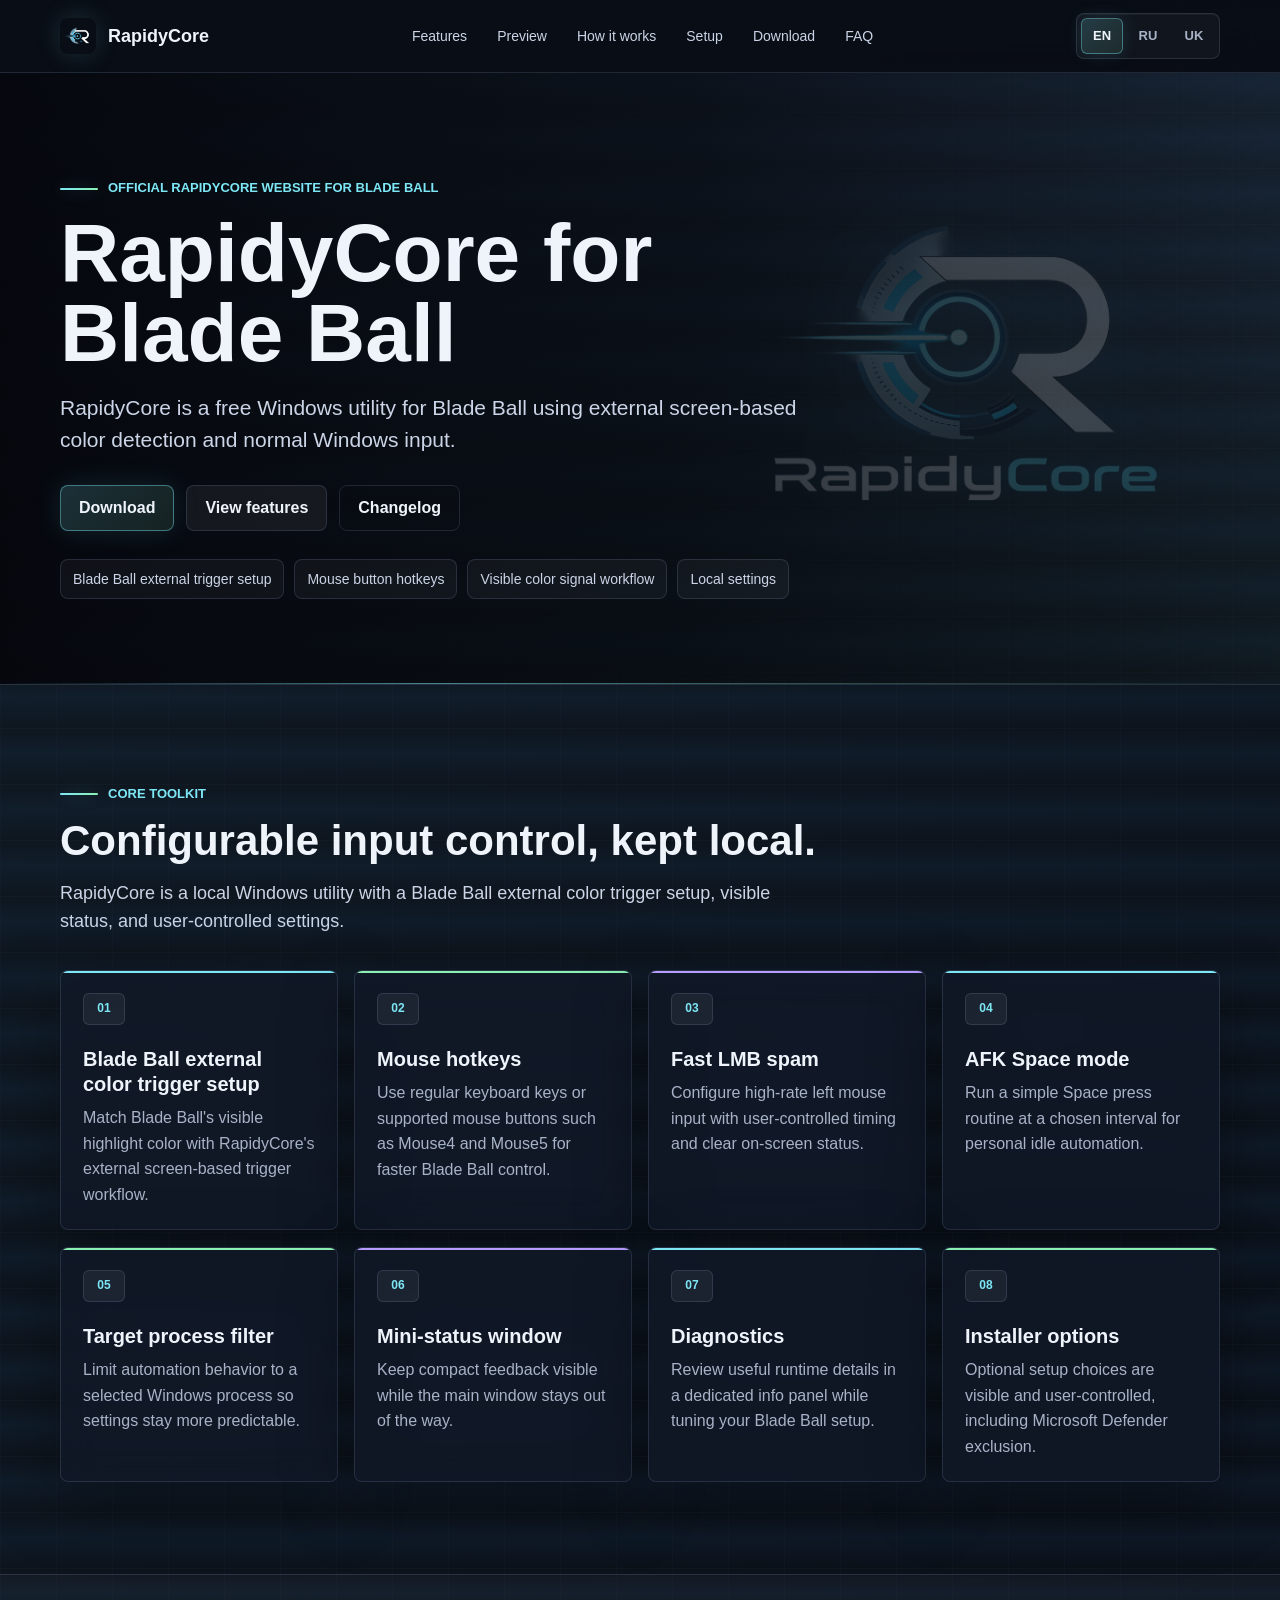
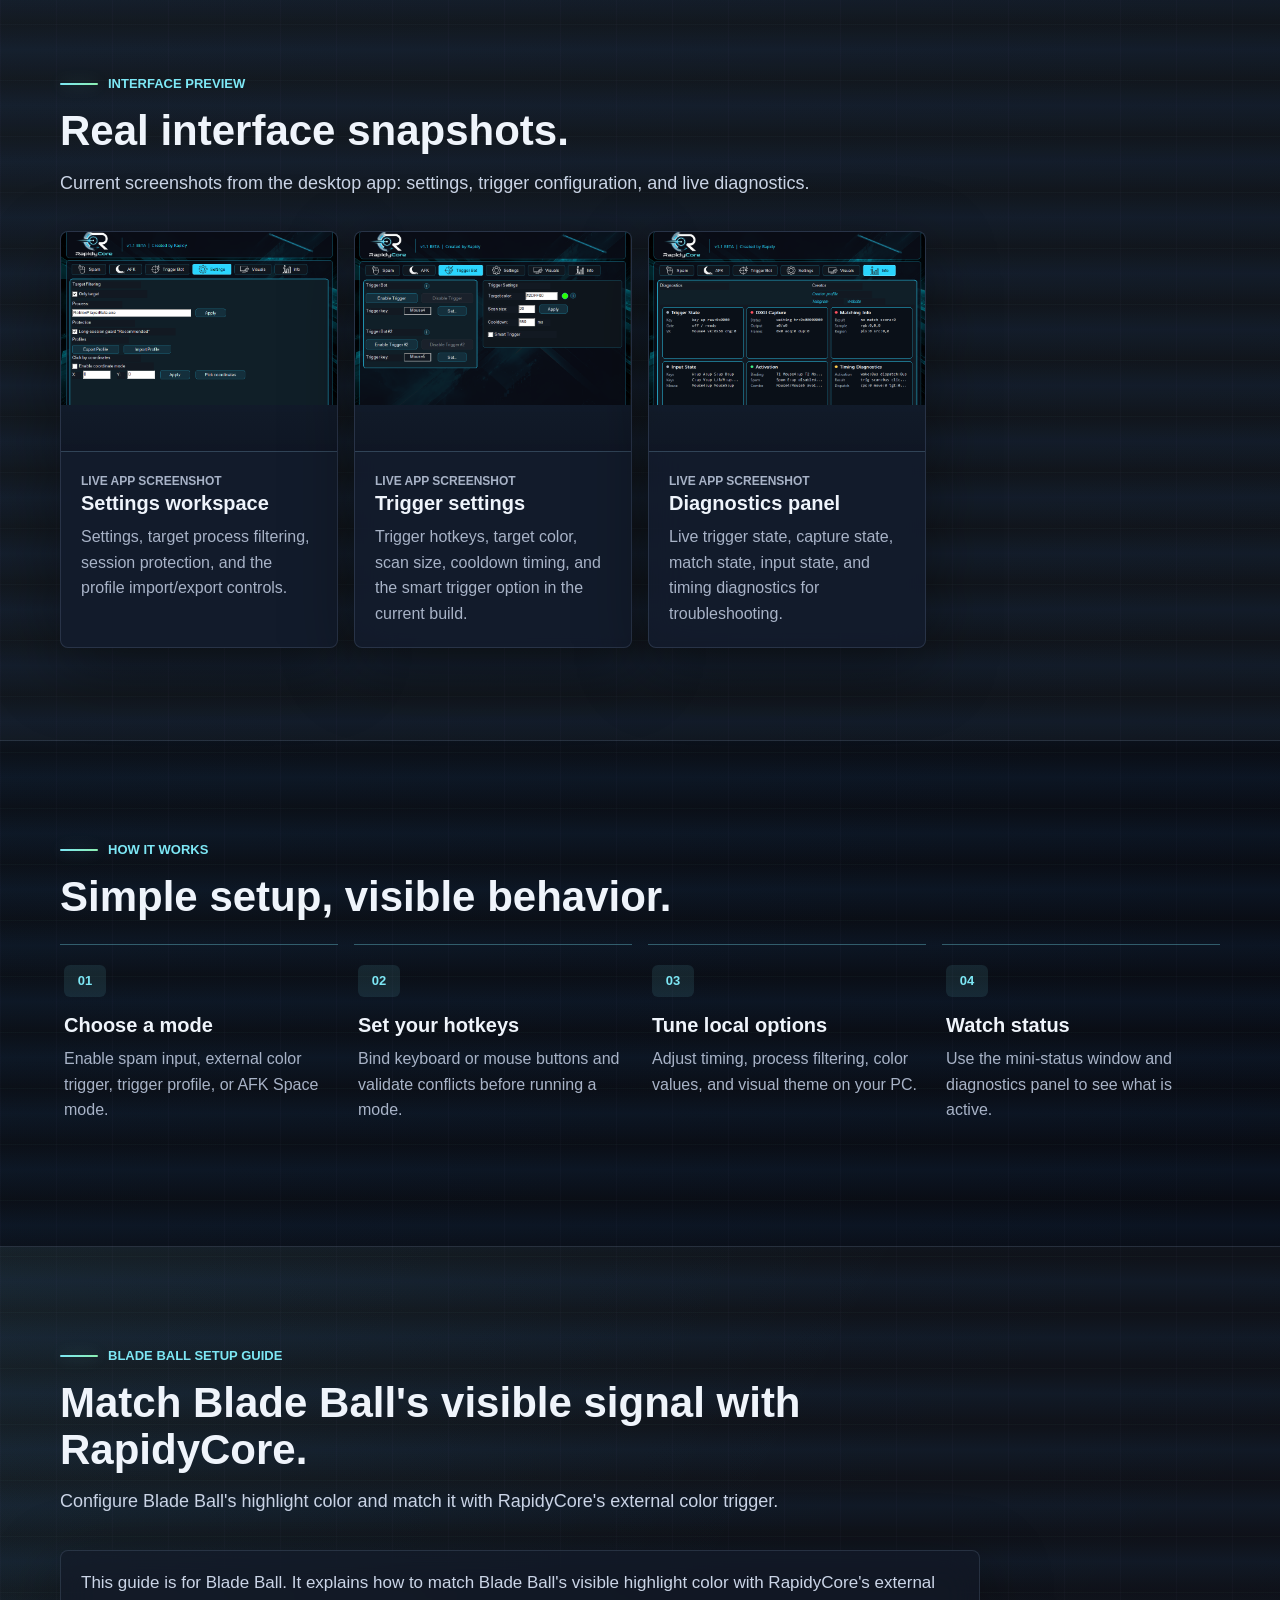
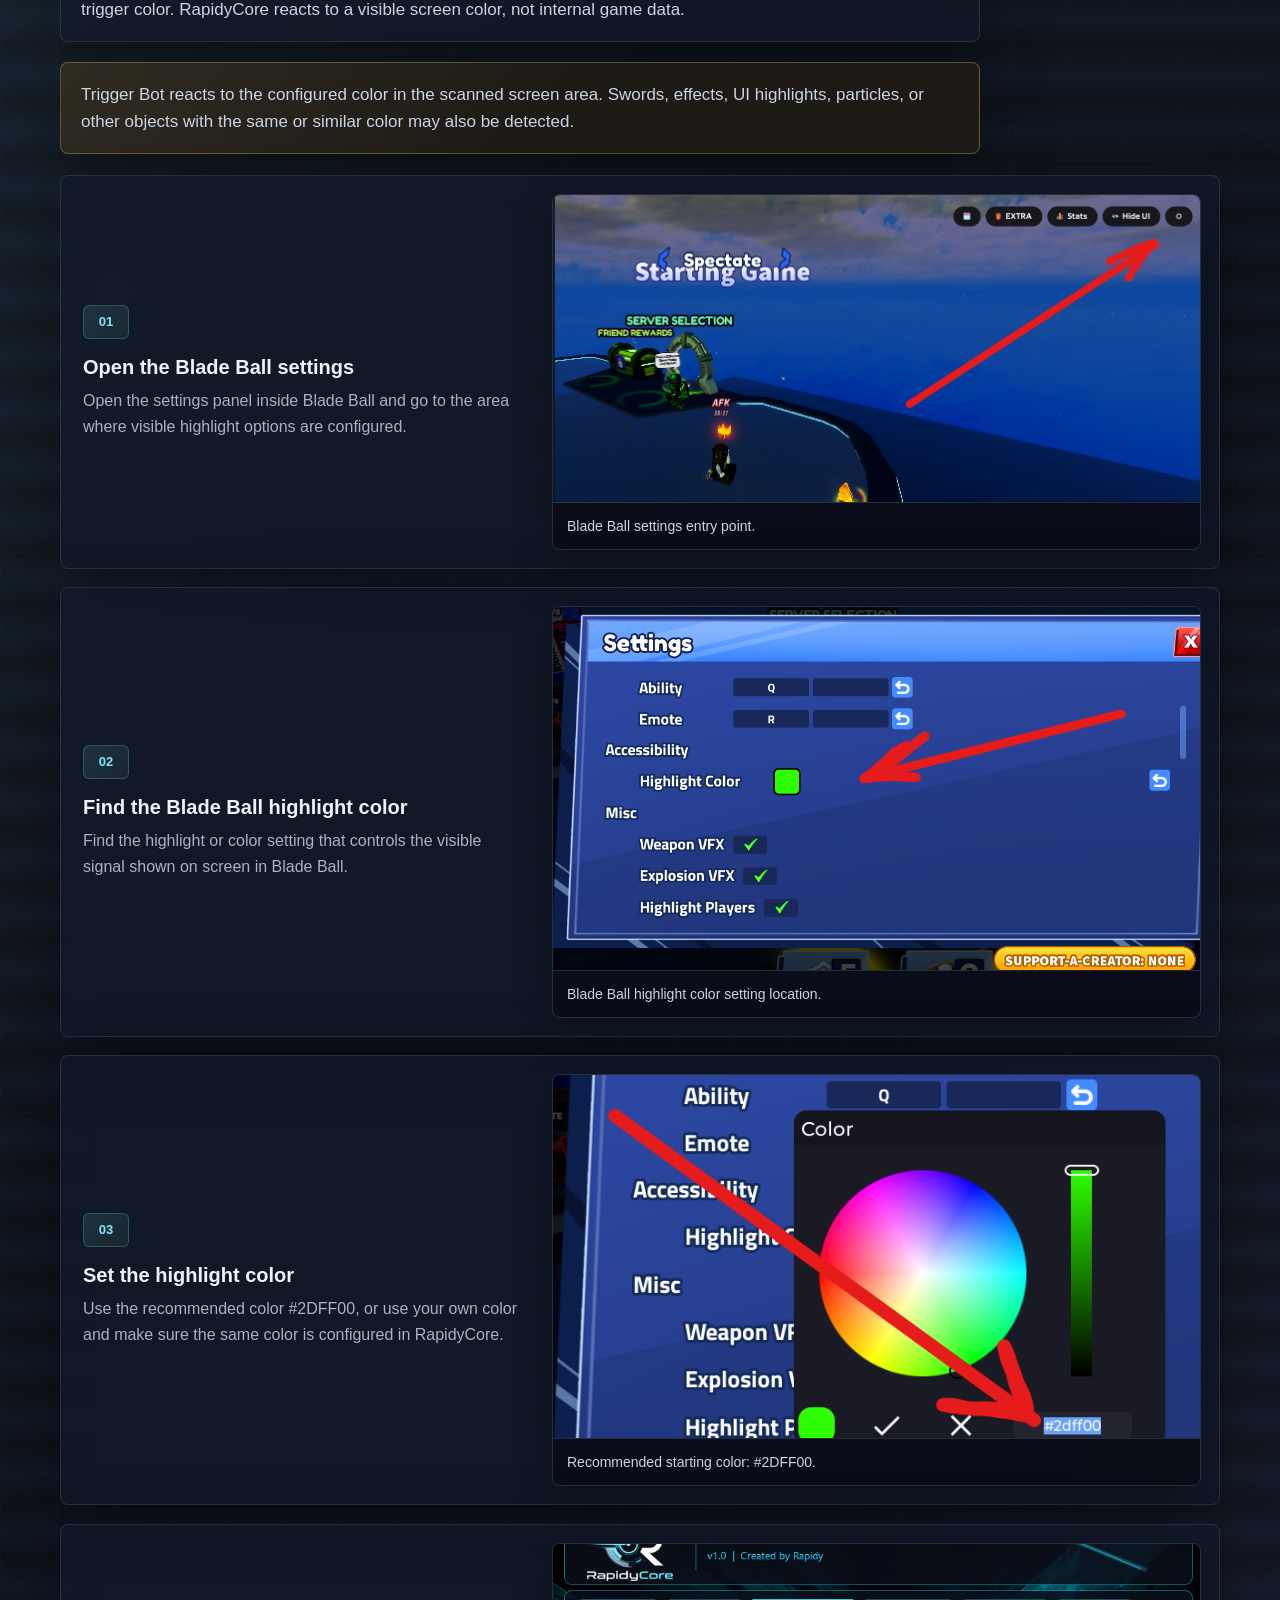
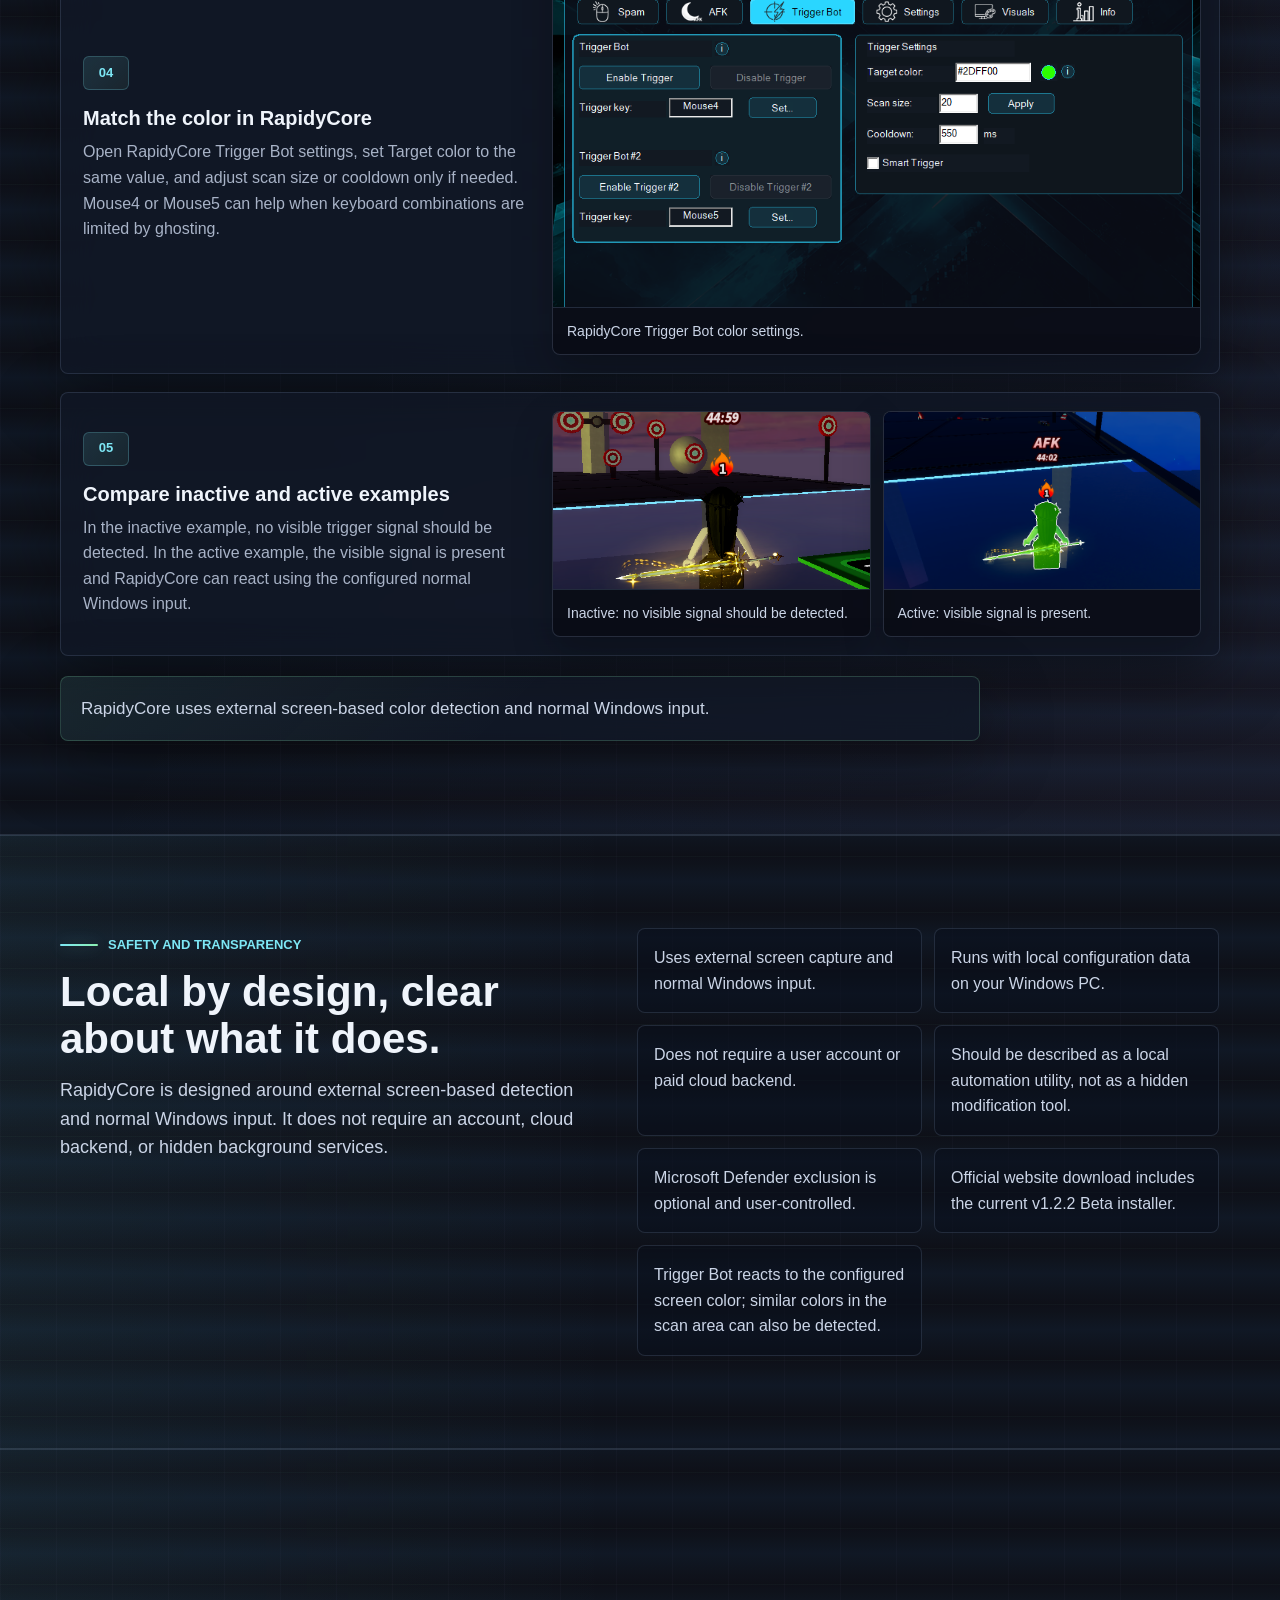
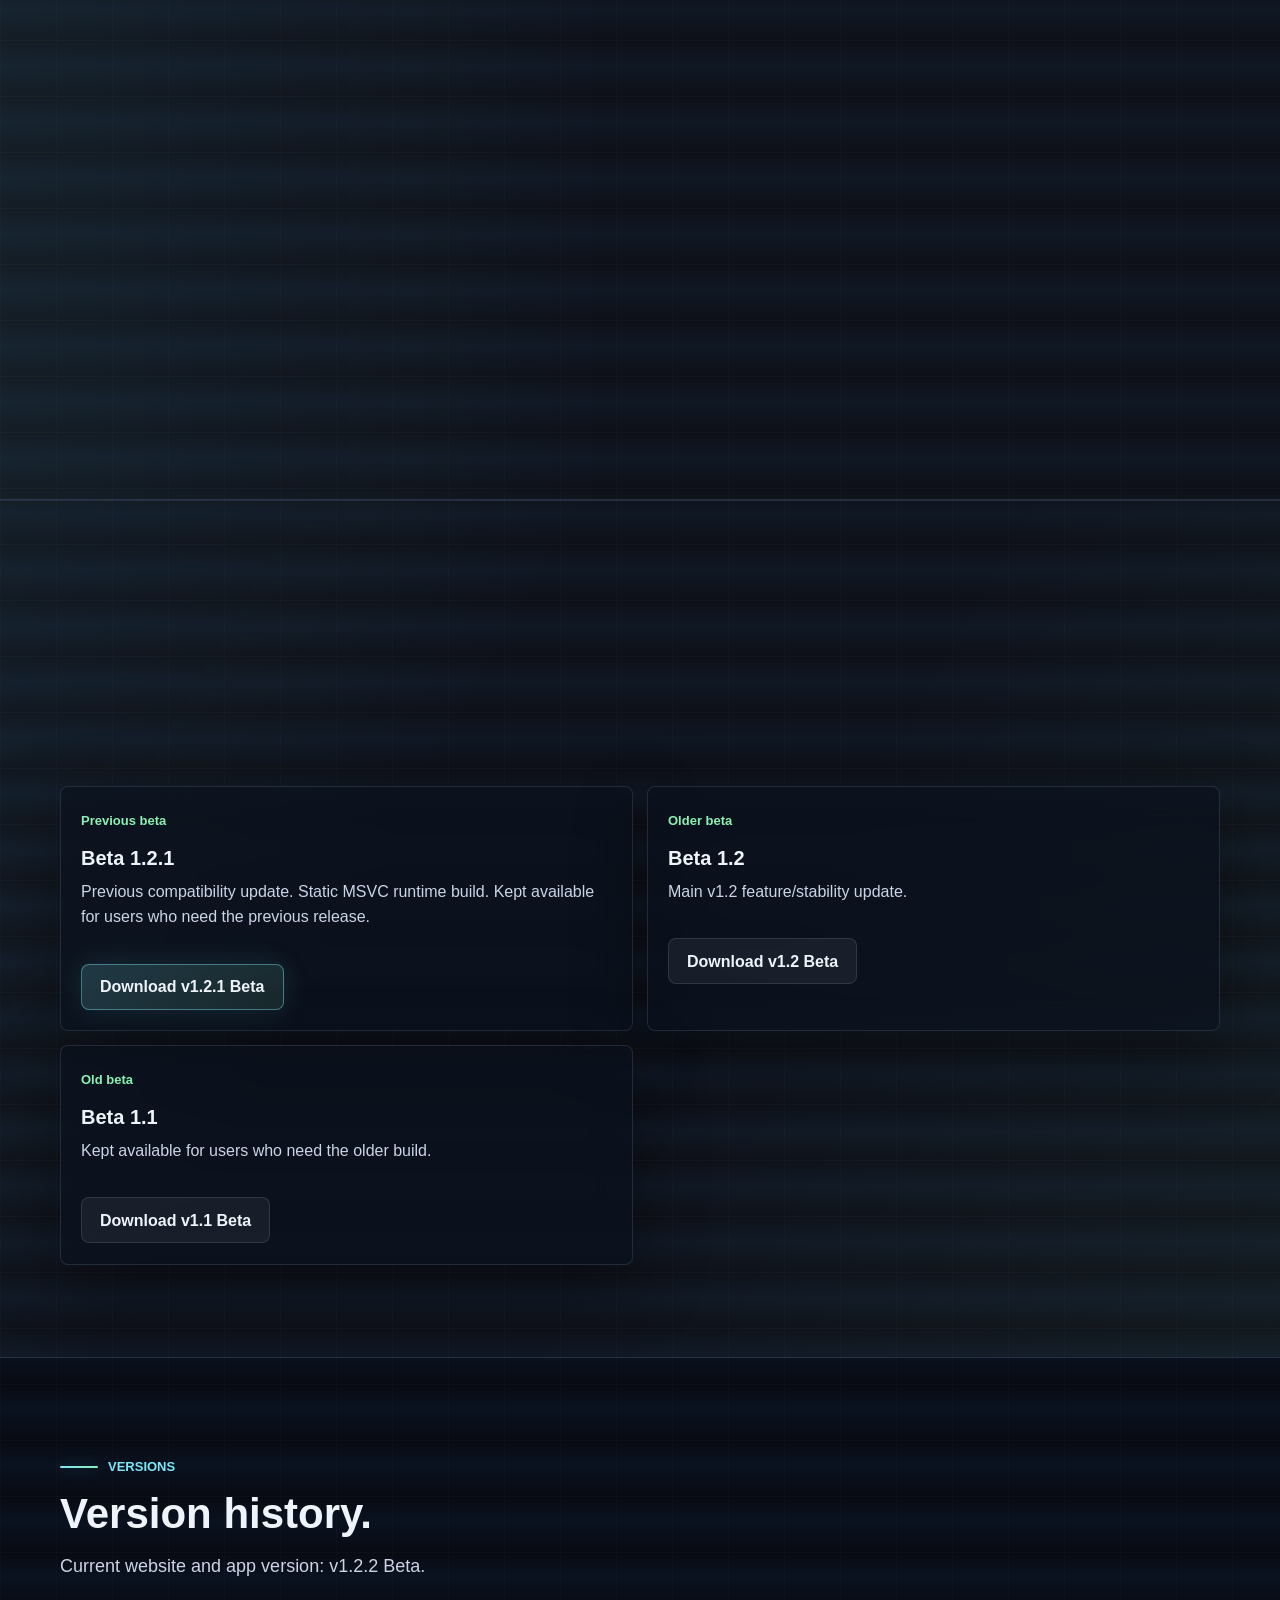
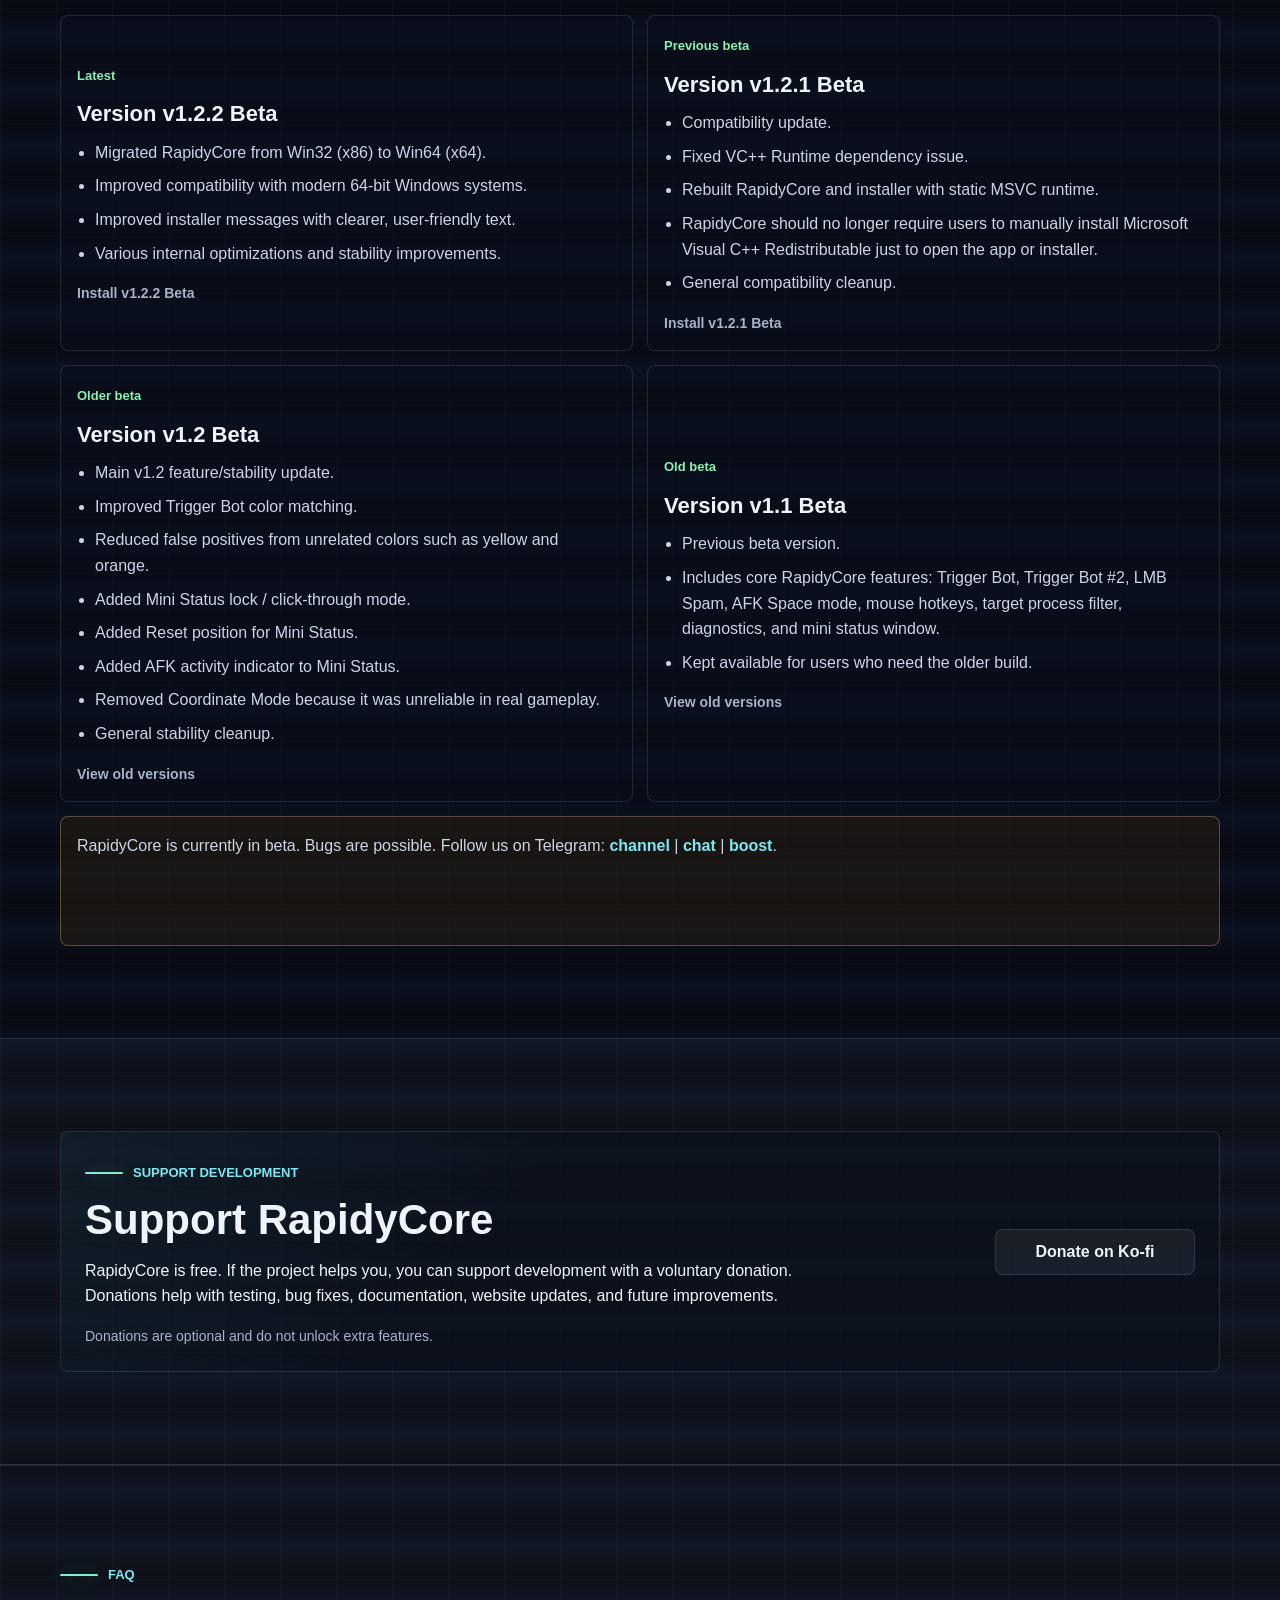
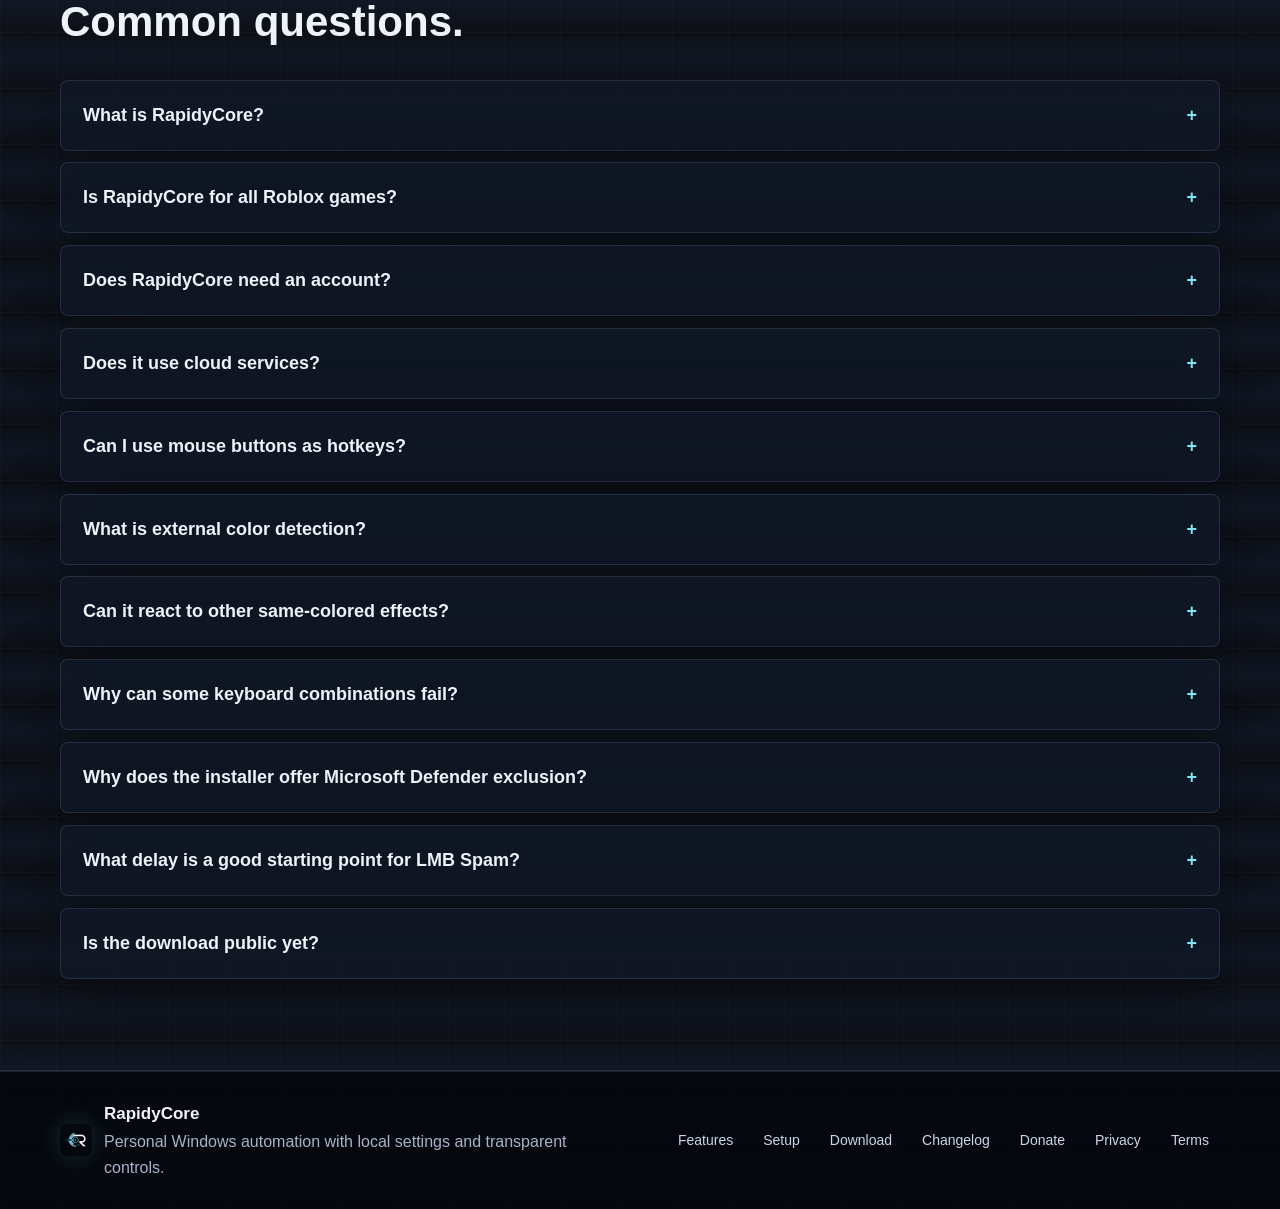
==== commit 85c990bf: "Publish RapidyCore v1.2.2 Beta" ====
--- a/index.html
+++ b/index.html
@@ -156,12 +156,12 @@
         <div class="container download-layout">
           <div class="download-copy">
             <p class="section-kicker" id="download-kicker">Download</p>
-            <h2 id="download-title">RapidyCore v1.2.1 Beta is available.</h2>
+            <h2 id="download-title">RapidyCore v1.2.2 Beta is available.</h2>
             <p id="download-copy">Use the official Windows installer below. Privacy and Terms stay available before you install.</p>
             <div class="download-meta" aria-label="Release details">
               <div class="download-stat">
                 <span id="download-version-label">Version</span>
-                <strong id="download-version-value">v1.2.1 Beta</strong>
+                <strong id="download-version-value">v1.2.2 Beta</strong>
               </div>
               <div class="download-stat">
                 <span id="download-type-label">File type</span>
@@ -169,7 +169,7 @@
               </div>
             </div>
             <p class="download-note" id="download-note">
-              Beta compatibility update. RapidyCore and the installer were rebuilt with static MSVC runtime to fix the VC++ Runtime dependency issue.
+              Win64 compatibility update. RapidyCore has been migrated from Win32 (x86) to Win64 (x64), with installer usability improvements.
             </p>
             <div class="download-legal">
               <a href="privacy.html" data-i18n="footer.privacy">Privacy</a>
@@ -182,8 +182,8 @@
             </div>
           </div>
           <div class="download-action">
-            <a class="btn btn-primary download-button" id="download-button" href="downloads/RapidyCoreInstall-1.2.1-Beta.exe" download>
-              Install v1.2.1 Beta
+            <a class="btn btn-primary download-button" id="download-button" href="downloads/RapidyCoreInstall-1.2.2-Beta.exe" download>
+              Install v1.2.2 Beta
             </a>
             <a class="btn btn-secondary download-button" href="#versions" id="old-versions-button">View old versions</a>
             <p class="download-free-note" id="download-free-note">RapidyCore is free. Donations are optional.</p>
@@ -196,7 +196,7 @@
           <div class="section-heading">
             <p class="section-kicker" id="versions-kicker">Versions</p>
             <h2 id="versions-title">Latest and old versions.</h2>
-            <p id="versions-copy">v1.2.1 Beta is the latest compatibility update. v1.2 Beta and v1.1 Beta remain available as older builds.</p>
+            <p id="versions-copy">v1.2.2 Beta is the latest build. v1.2.1 Beta, v1.2 Beta and v1.1 Beta remain available as older builds.</p>
           </div>
           <div class="version-grid" id="version-grid"></div>
         </div>
@@ -207,7 +207,7 @@
           <div class="section-heading">
             <p class="section-kicker" data-i18n="changelog.kicker">Changelog</p>
             <h2 data-i18n="changelog.title">Recent product work.</h2>
-            <p id="changelog-copy">Current website and app version: v1.2.1 Beta.</p>
+            <p id="changelog-copy">Current website and app version: v1.2.2 Beta.</p>
           </div>
           <div class="changelog-list" id="changelog-list"></div>
         </div>
--- a/styles.css
+++ b/styles.css
@@ -1214,6 +1214,8 @@
   color: var(--text);
   font-size: clamp(44px, 7vw, 82px);
   line-height: 1.02;
+  overflow-wrap: anywhere;
+  text-wrap: balance;
 }
 
 .legal-hero .lead {
@@ -1246,6 +1248,8 @@
   color: var(--text);
   font-size: 22px;
   line-height: 1.25;
+  overflow-wrap: anywhere;
+  text-wrap: balance;
 }
 
 .legal-list {
@@ -1430,6 +1434,12 @@
 
   .hero-content {
     padding: 42px 0 34px;
+  }
+
+  .legal-hero h1 {
+    max-width: 100%;
+    font-size: clamp(32px, 6.8vw, 42px);
+    line-height: 1.08;
   }
 
   h1 {
@@ -1564,6 +1574,11 @@
   .lang-button {
     flex: 1 1 0;
     min-width: 0;
+  }
+
+  .legal-hero h1 {
+    font-size: clamp(30px, 8vw, 36px);
+    line-height: 1.08;
   }
 
   h1 {
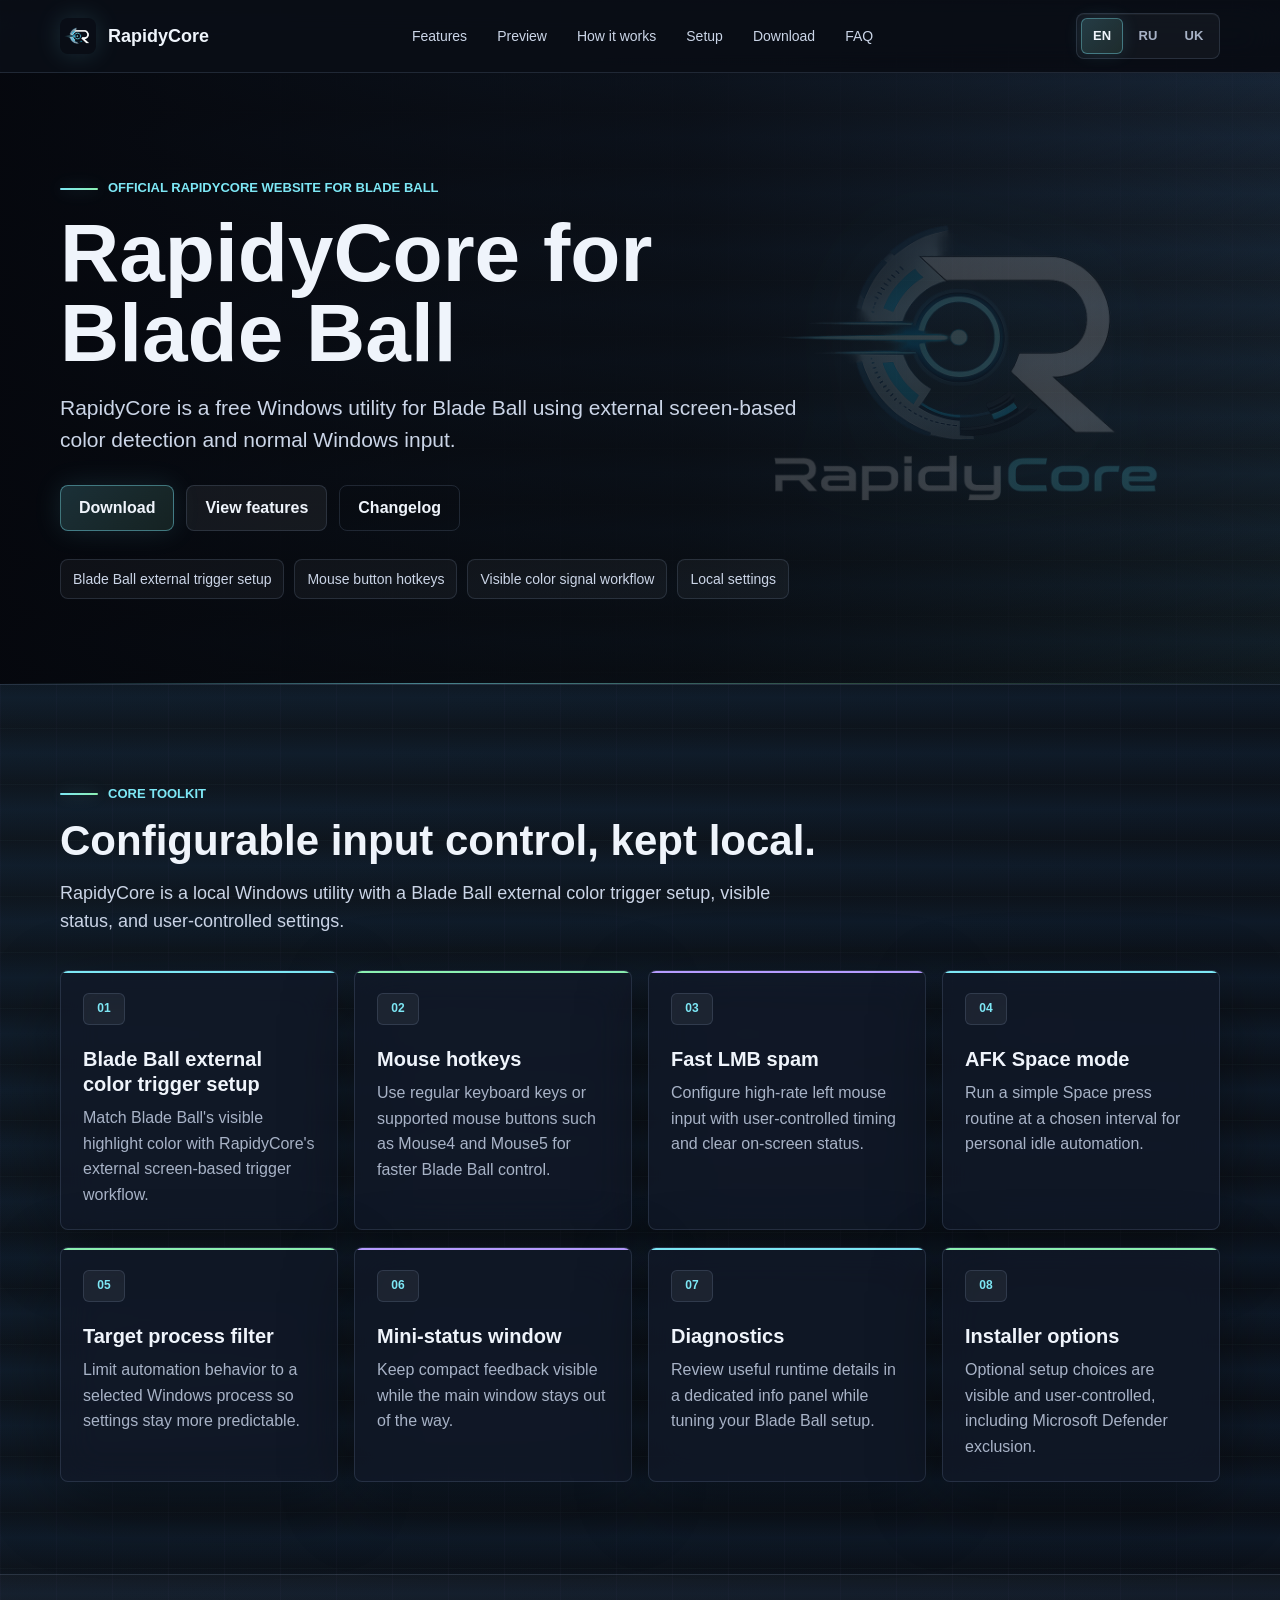
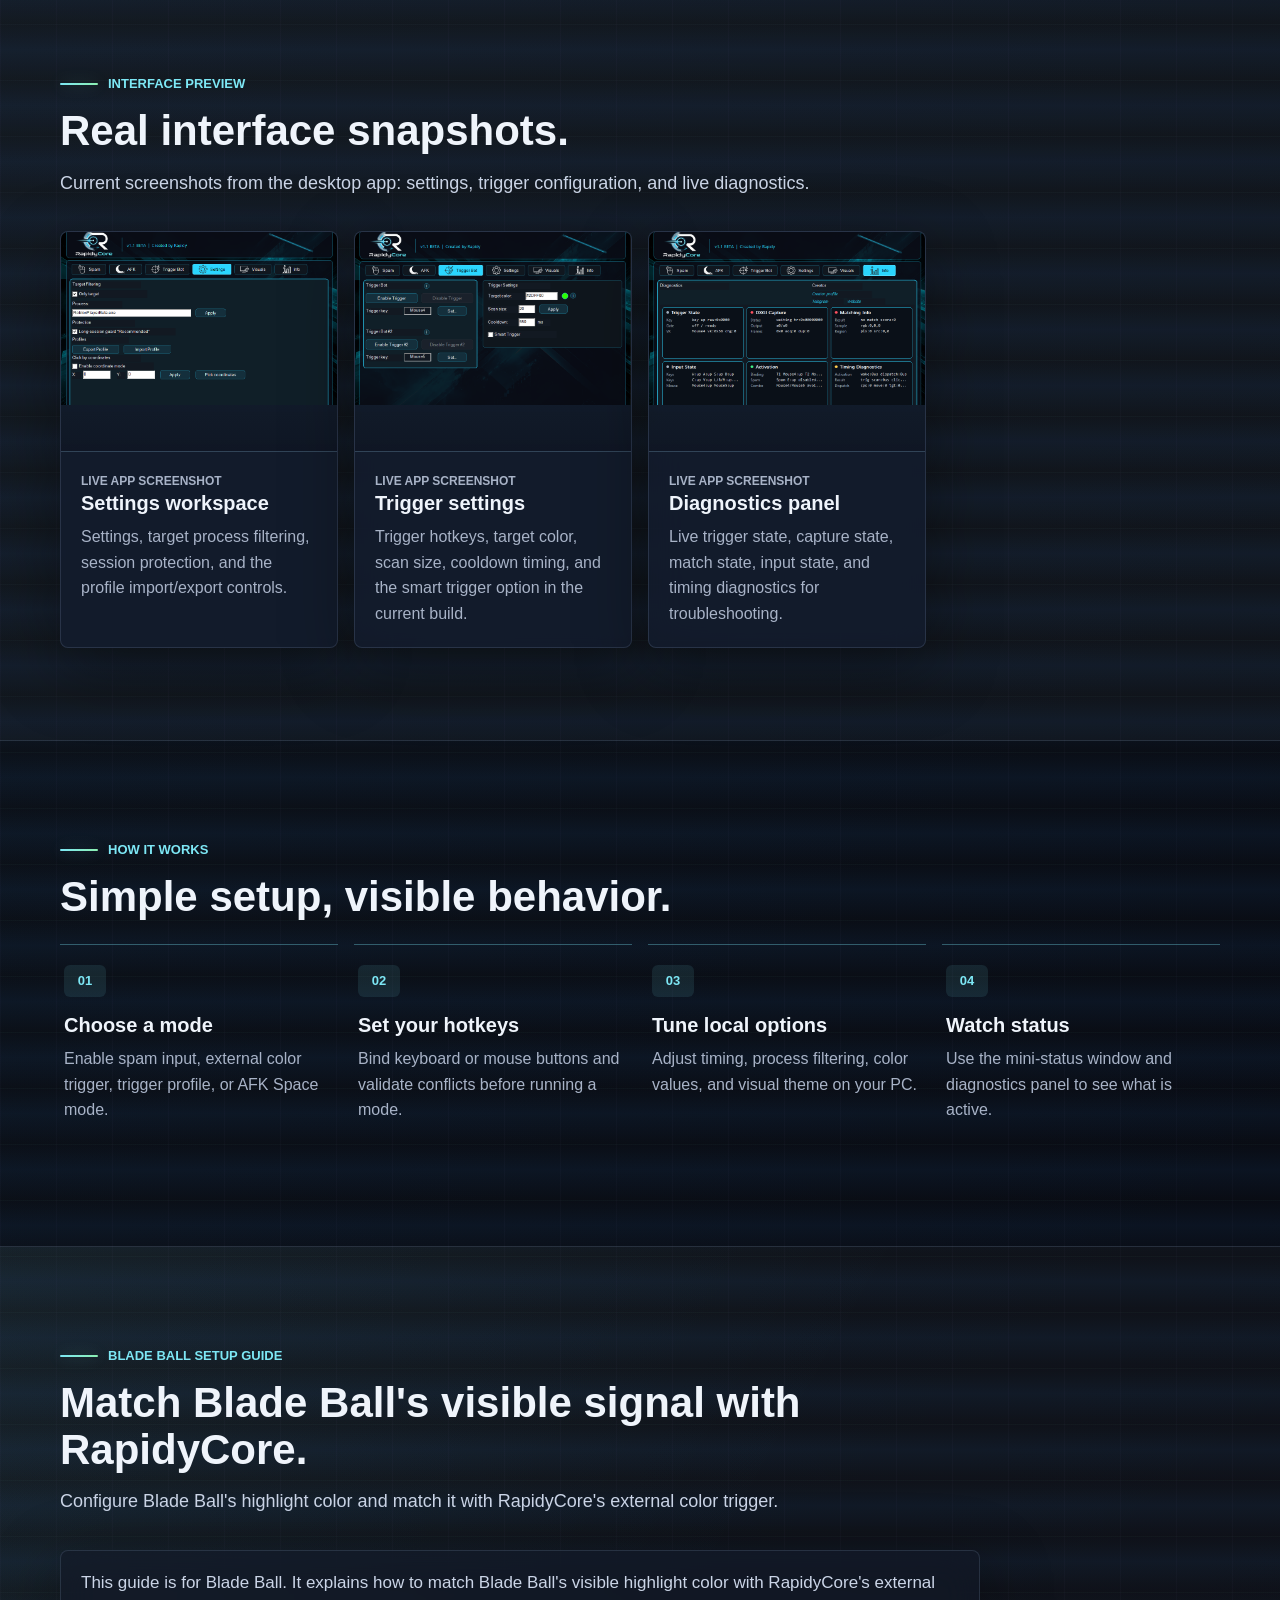
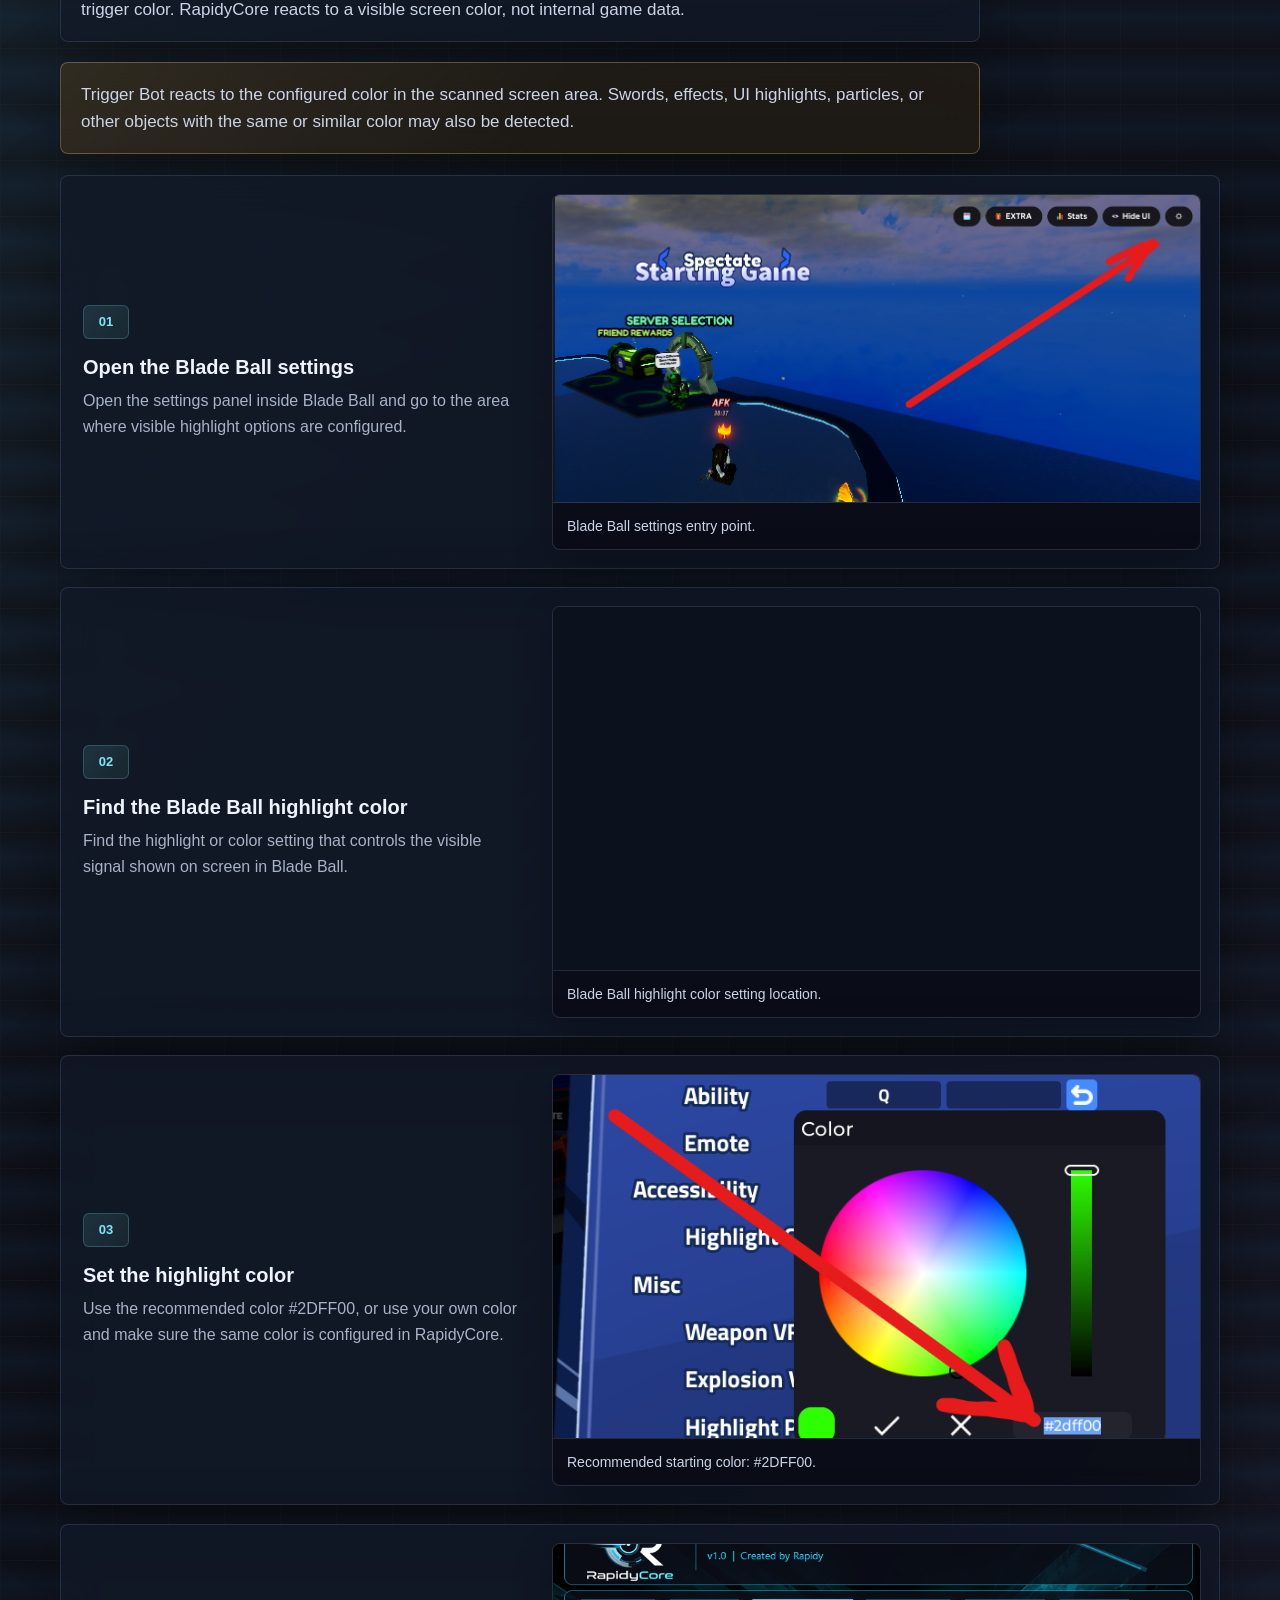
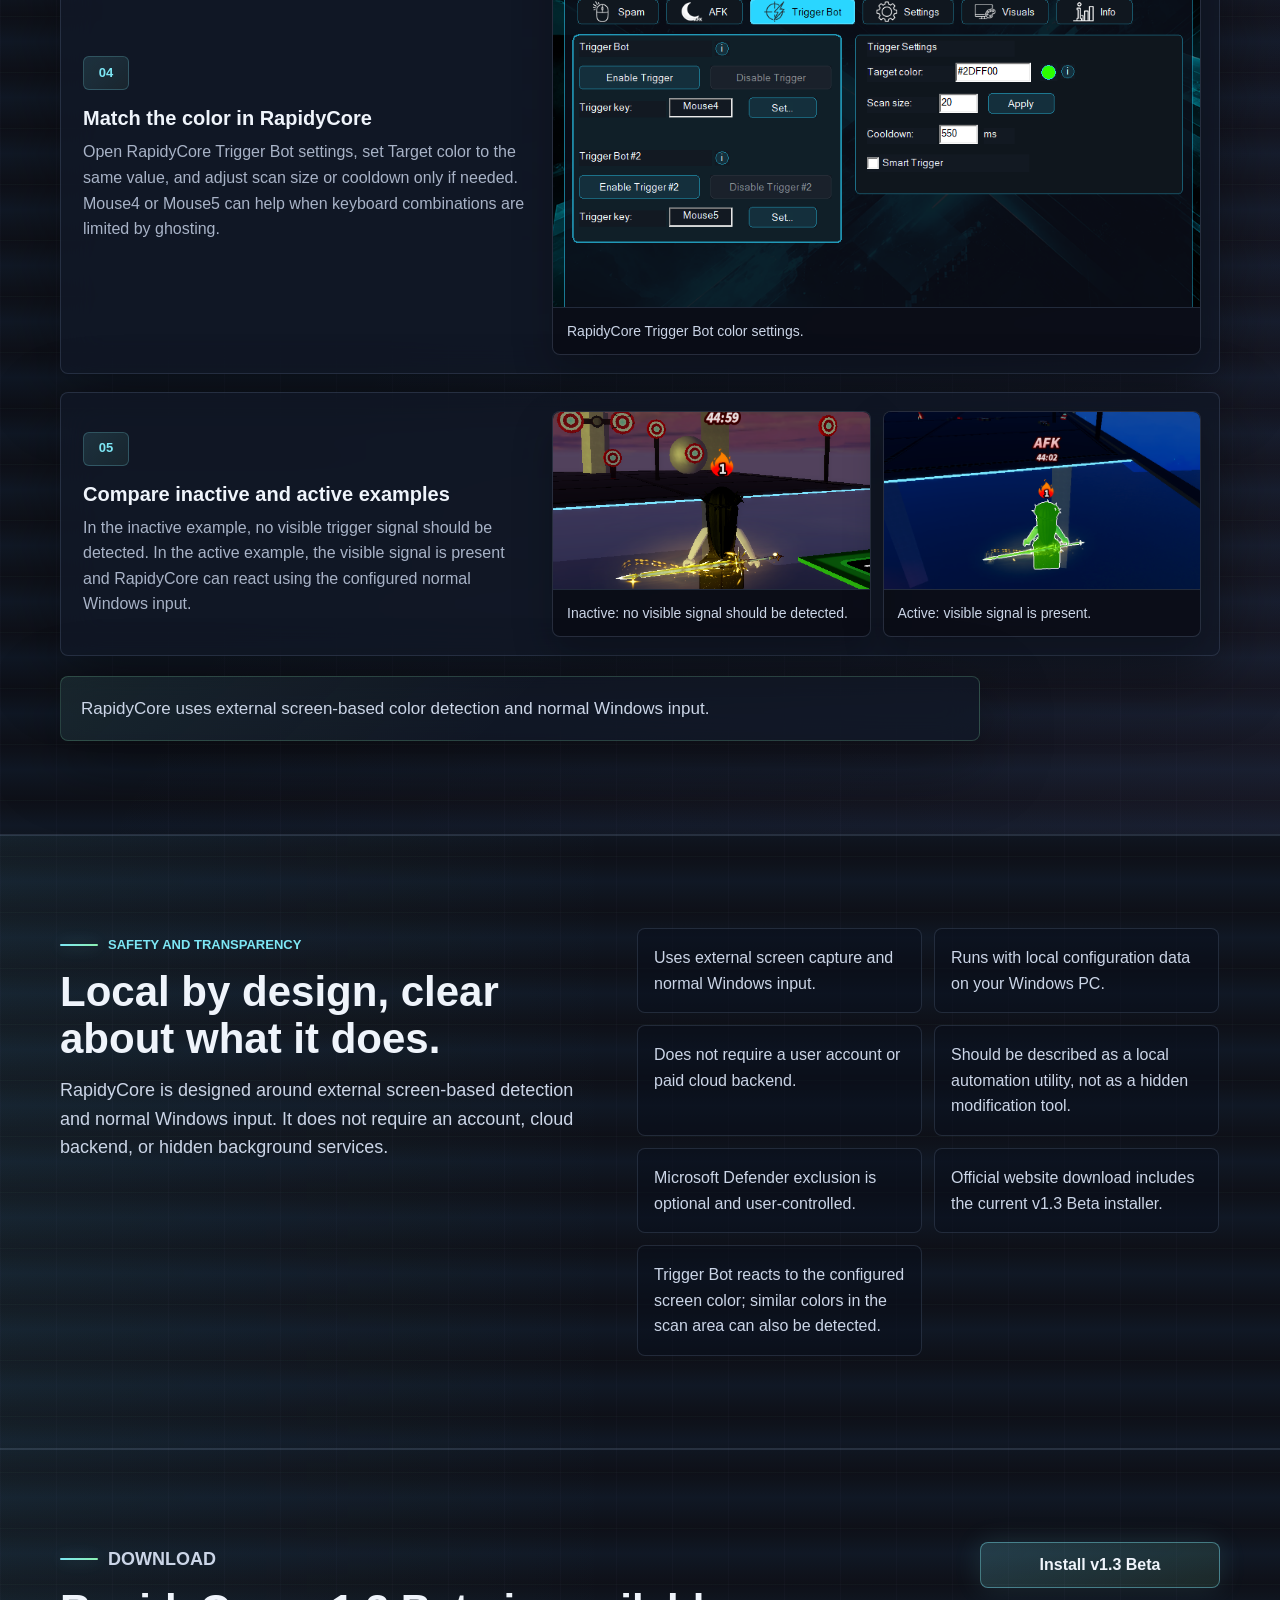
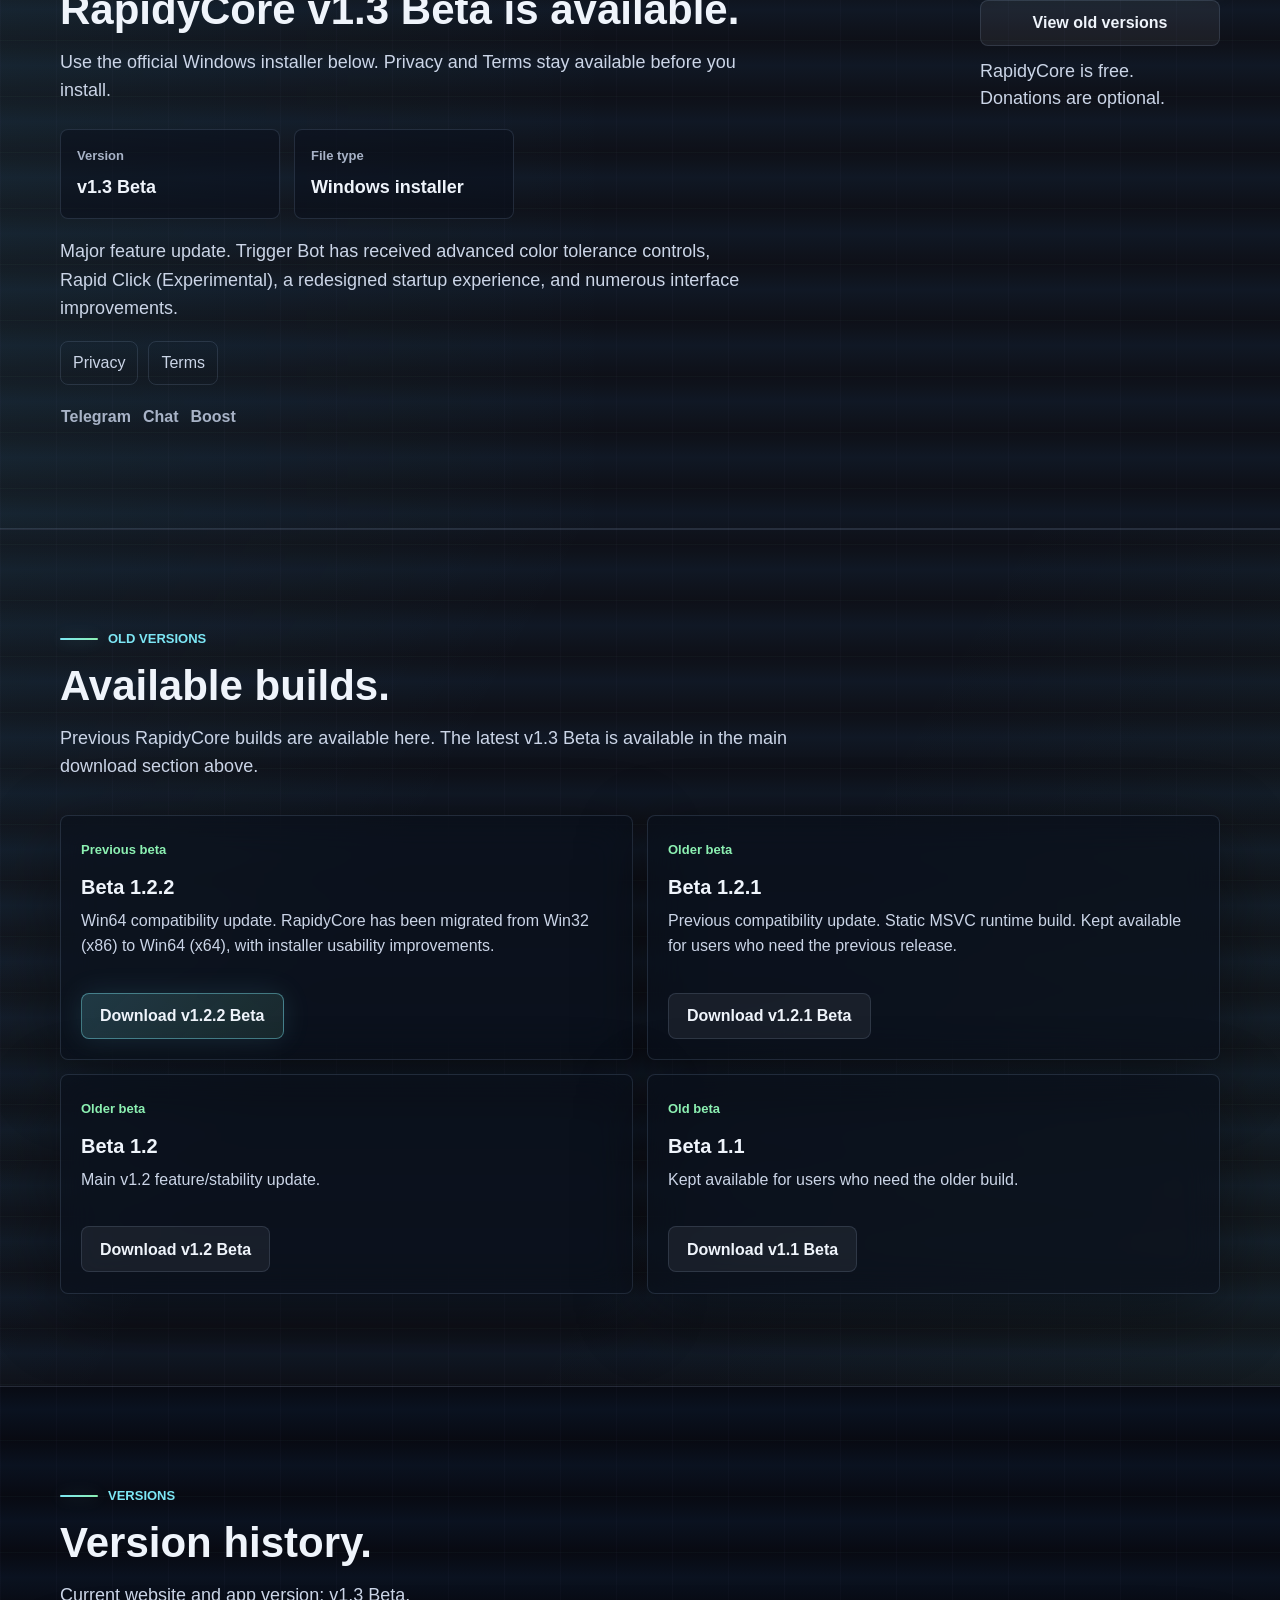
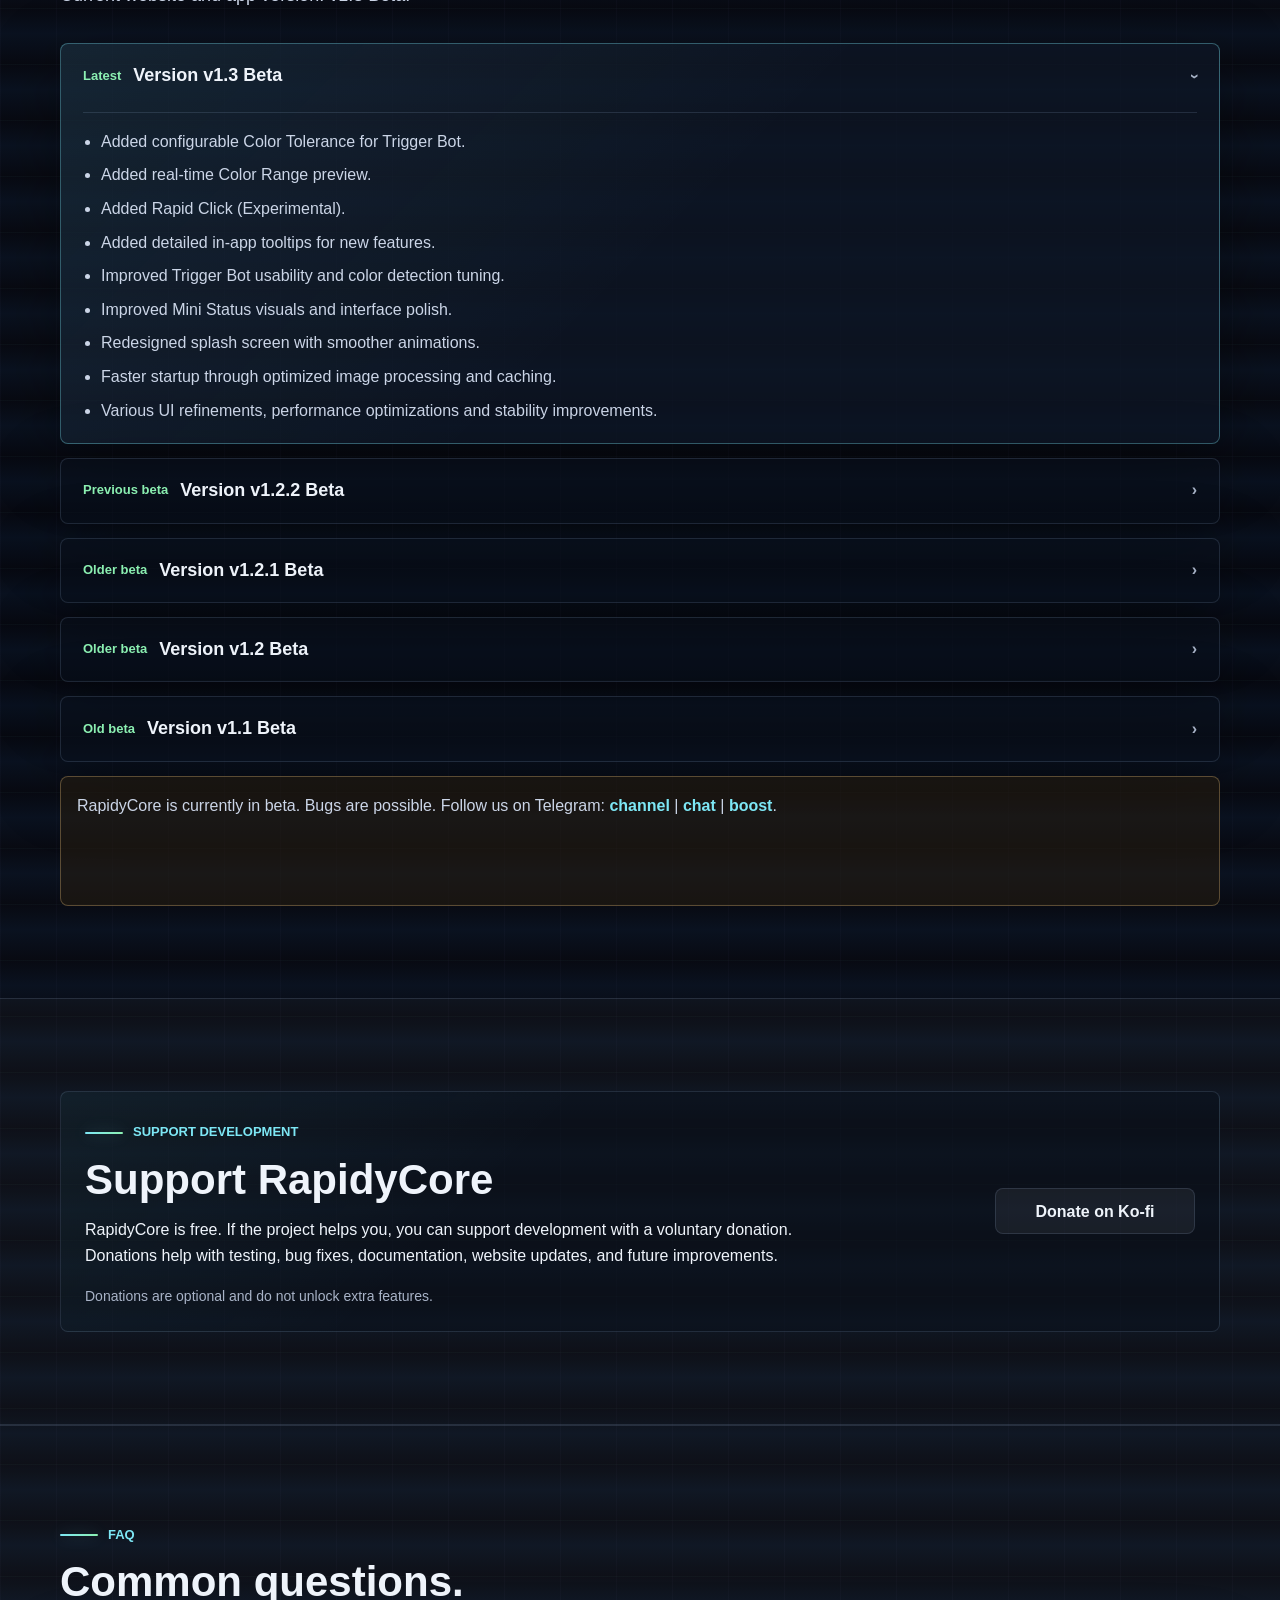
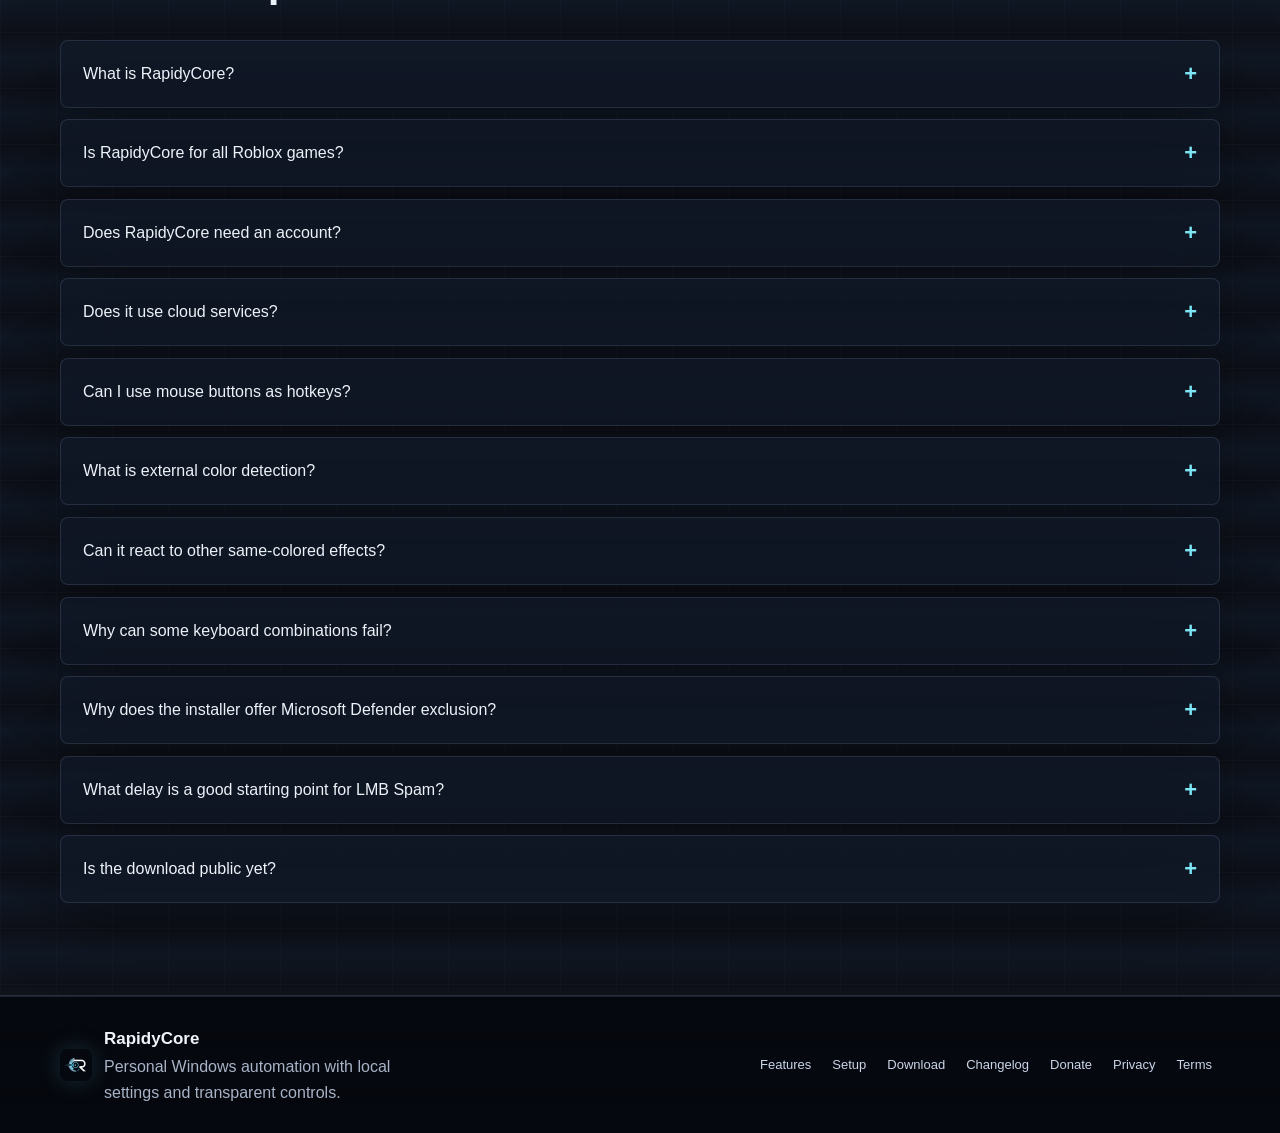
==== commit b9785c44: "Release RapidyCore v1.3 Beta website" ====
--- a/index.html
+++ b/index.html
@@ -156,12 +156,12 @@
         <div class="container download-layout">
           <div class="download-copy">
             <p class="section-kicker" id="download-kicker">Download</p>
-            <h2 id="download-title">RapidyCore v1.2.2 Beta is available.</h2>
+            <h2 id="download-title">RapidyCore v1.3 Beta is available.</h2>
             <p id="download-copy">Use the official Windows installer below. Privacy and Terms stay available before you install.</p>
             <div class="download-meta" aria-label="Release details">
               <div class="download-stat">
                 <span id="download-version-label">Version</span>
-                <strong id="download-version-value">v1.2.2 Beta</strong>
+                <strong id="download-version-value">v1.3 Beta</strong>
               </div>
               <div class="download-stat">
                 <span id="download-type-label">File type</span>
@@ -182,8 +182,8 @@
             </div>
           </div>
           <div class="download-action">
-            <a class="btn btn-primary download-button" id="download-button" href="downloads/RapidyCoreInstall-1.2.2-Beta.exe" download>
-              Install v1.2.2 Beta
+            <a class="btn btn-primary download-button" id="download-button" href="downloads/RapidyCoreInstall-1.3-Beta.exe" download>
+              Install v1.3 Beta
             </a>
             <a class="btn btn-secondary download-button" href="#versions" id="old-versions-button">View old versions</a>
             <p class="download-free-note" id="download-free-note">RapidyCore is free. Donations are optional.</p>
@@ -196,7 +196,7 @@
           <div class="section-heading">
             <p class="section-kicker" id="versions-kicker">Versions</p>
             <h2 id="versions-title">Latest and old versions.</h2>
-            <p id="versions-copy">v1.2.2 Beta is the latest build. v1.2.1 Beta, v1.2 Beta and v1.1 Beta remain available as older builds.</p>
+            <p id="versions-copy">v1.3 Beta is the latest build. v1.2.2 Beta, v1.2.1 Beta, v1.2 Beta and v1.1 Beta remain available as older builds.</p>
           </div>
           <div class="version-grid" id="version-grid"></div>
         </div>
@@ -207,7 +207,7 @@
           <div class="section-heading">
             <p class="section-kicker" data-i18n="changelog.kicker">Changelog</p>
             <h2 data-i18n="changelog.title">Recent product work.</h2>
-            <p id="changelog-copy">Current website and app version: v1.2.2 Beta.</p>
+            <p id="changelog-copy">Current website and app version: v1.3 Beta.</p>
           </div>
           <div class="changelog-list" id="changelog-list"></div>
         </div>
--- a/styles.css
+++ b/styles.css
@@ -189,21 +189,41 @@
   flex: 0 0 auto;
 }
 
-.nav-links,
+.nav-links {
+  display: flex;
+  align-items: center;
+  justify-content: center;
+  flex-wrap: wrap;
+  gap: 8px;
+}
+
 .footer-links {
   display: flex;
   align-items: center;
   justify-content: center;
-  gap: 8px;
-}
-
-.nav-links a,
-.footer-links a {
+  gap: 5px;
+}
+
+.nav-links a {
   border: 1px solid transparent;
   border-radius: var(--radius);
   padding: 8px 10px;
   color: var(--muted-strong);
   font-size: 14px;
+  transition:
+    transform 220ms var(--ease-soft),
+    border-color 220ms var(--ease-soft),
+    color 220ms var(--ease-soft),
+    background 220ms var(--ease-soft),
+    box-shadow 220ms var(--ease-soft);
+}
+
+.footer-links a {
+  border: 1px solid transparent;
+  border-radius: var(--radius);
+  padding: 6px 7px;
+  color: var(--muted-strong);
+  font-size: 13px;
   transition:
     transform 220ms var(--ease-soft),
     border-color 220ms var(--ease-soft),
@@ -1061,8 +1081,8 @@
 }
 
 .changelog-list {
-  display: grid;
-  grid-template-columns: repeat(2, minmax(0, 1fr));
+  display: flex;
+  flex-direction: column;
   gap: 14px;
 }
 
@@ -1136,6 +1156,108 @@
   overflow-wrap: anywhere;
 }
 
+.version-entry {
+  border: 1px solid var(--line);
+  border-radius: var(--radius);
+  background: rgba(10, 16, 28, 0.58);
+  box-shadow: var(--shadow);
+  overflow: hidden;
+  transition: border-color 250ms var(--ease-soft), background 250ms var(--ease-soft);
+}
+
+.version-entry:hover {
+  border-color: rgba(125, 231, 245, 0.26);
+  background: rgba(18, 26, 42, 0.72);
+}
+
+.version-entry.is-current {
+  border-color: rgba(125, 231, 245, 0.34);
+  background:
+    linear-gradient(135deg, rgba(125, 231, 245, 0.08), transparent 52%),
+    rgba(14, 23, 38, 0.72);
+}
+
+.version-entry-header {
+  width: 100%;
+  display: flex;
+  align-items: center;
+  gap: 12px;
+  cursor: pointer;
+  border: none;
+  background: transparent;
+  padding: 20px 22px;
+  color: var(--text);
+  font: inherit;
+  font-size: 18px;
+  font-weight: 800;
+  text-align: left;
+  line-height: 1.3;
+  transition: color 220ms var(--ease-soft), background 220ms var(--ease-soft);
+}
+
+.version-entry-header:hover,
+.version-entry-header:focus-visible {
+  background: rgba(255, 255, 255, 0.025);
+  color: #ffffff;
+  outline: none;
+}
+
+.version-entry-label {
+  font-size: 13px;
+  font-weight: 900;
+  color: var(--green);
+  white-space: nowrap;
+}
+
+.version-entry-arrow {
+  margin-left: auto;
+  color: var(--muted);
+  font-size: 16px;
+  transition: transform 280ms var(--ease-soft);
+  flex-shrink: 0;
+}
+
+.version-entry.is-open .version-entry-arrow {
+  transform: rotate(90deg);
+}
+
+.version-entry-body {
+  overflow: hidden;
+  max-height: 0;
+  opacity: 0;
+  transition: max-height 300ms var(--ease-soft), opacity 250ms var(--ease-soft), padding 250ms var(--ease-soft);
+  padding: 0 22px;
+}
+
+.version-entry.is-open .version-entry-body {
+  max-height: 600px;
+  opacity: 1;
+  padding: 0 22px 20px;
+}
+
+.version-entry-points {
+  display: grid;
+  gap: 8px;
+  margin: 0;
+  padding: 0 0 0 18px;
+  color: var(--muted-strong);
+  overflow-wrap: anywhere;
+  border-top: 1px solid var(--line);
+  padding-top: 16px;
+  margin-top: 4px;
+}
+
+.version-entry-points li {
+  margin-bottom: 0;
+}
+
+.version-entry-cta {
+  margin-top: 14px;
+  color: var(--cyan);
+  font-size: 14px;
+  font-weight: 800;
+}
+
 .faq-list {
   display: grid;
   gap: 12px;
@@ -1144,43 +1266,64 @@
 .faq-item {
   padding: 0;
   overflow: hidden;
-}
-
-.faq-item summary {
+  cursor: pointer;
+}
+
+.faq-item-header {
+  display: flex;
+  align-items: center;
+  justify-content: space-between;
+  gap: 12px;
+  width: 100%;
   cursor: pointer;
   padding: 20px 22px;
   color: var(--text);
   font-size: 18px;
   font-weight: 800;
-  list-style: none;
+  border: none;
+  background: transparent;
+  text-align: left;
+  font: inherit;
   transition: color 220ms var(--ease-soft), background 220ms var(--ease-soft);
 }
 
-.faq-item summary:hover,
-.faq-item summary:focus-visible {
+.faq-item-header:hover,
+.faq-item-header:focus-visible {
   background: rgba(255, 255, 255, 0.025);
   color: #ffffff;
   outline: none;
 }
 
-.faq-item summary::-webkit-details-marker {
-  display: none;
-}
-
-.faq-item summary::after {
-  content: "+";
-  float: right;
+.faq-item-indicator {
+  flex-shrink: 0;
   color: var(--cyan);
   font-weight: 900;
-}
-
-.faq-item[open] summary::after {
-  content: "-";
-}
-
-.faq-item p {
+  font-size: 22px;
+  line-height: 1;
+  transition: transform 280ms var(--ease-soft);
+}
+
+.faq-item.is-open .faq-item-indicator {
+  transform: rotate(45deg);
+}
+
+.faq-item-body {
+  overflow: hidden;
+  max-height: 0;
+  opacity: 0;
+  transition: max-height 300ms var(--ease-soft), opacity 250ms var(--ease-soft);
+}
+
+.faq-item.is-open .faq-item-body {
+  max-height: 500px;
+  opacity: 1;
+}
+
+.faq-item-body p {
   border-top: 1px solid var(--line);
   padding: 0 22px 20px;
+  margin: 0;
+  color: var(--muted-strong);
 }
 
 .legal-page main {
@@ -1274,7 +1417,7 @@
 }
 
 .footer-brand {
-  max-width: 520px;
+  max-width: 340px;
 }
 
 .footer-brand strong {
@@ -1548,8 +1691,8 @@
   }
 
   .footer-links {
+    justify-content: flex-start;
     flex-wrap: wrap;
-    justify-content: flex-start;
   }
 }
 
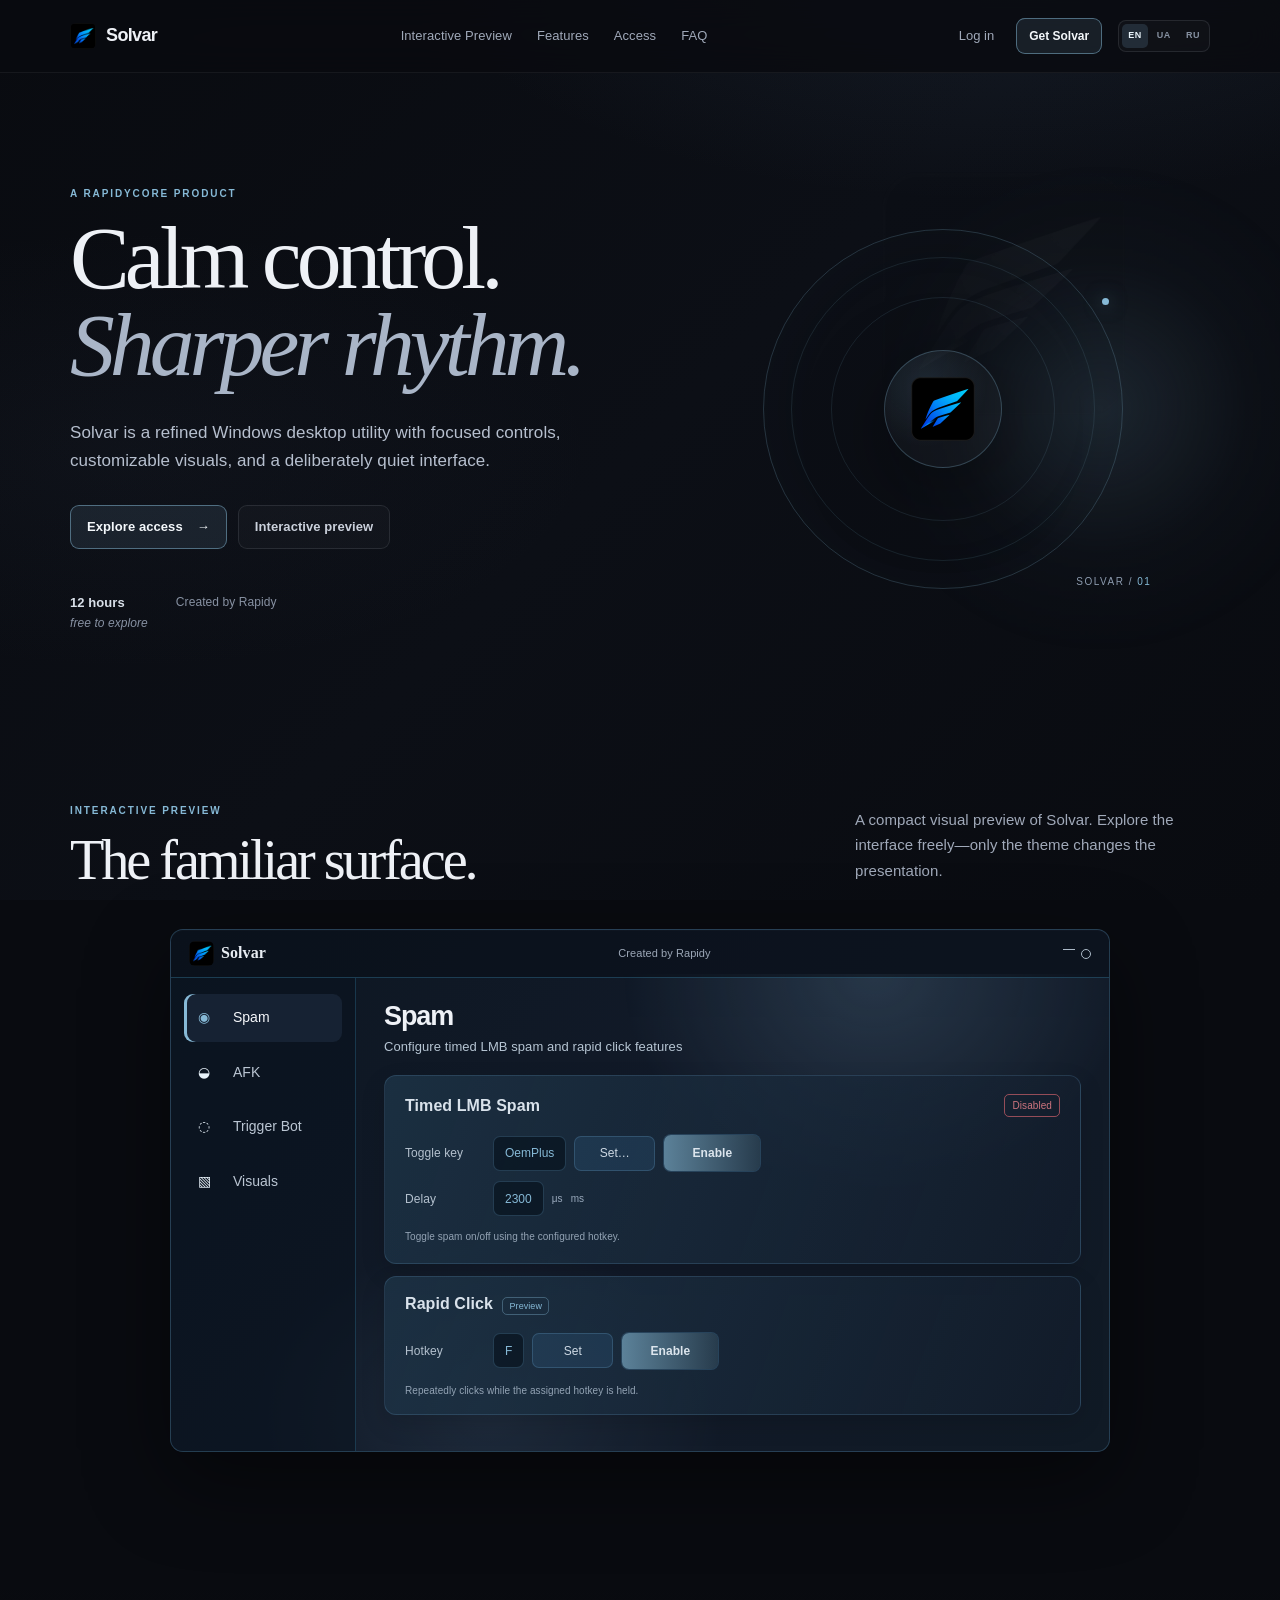
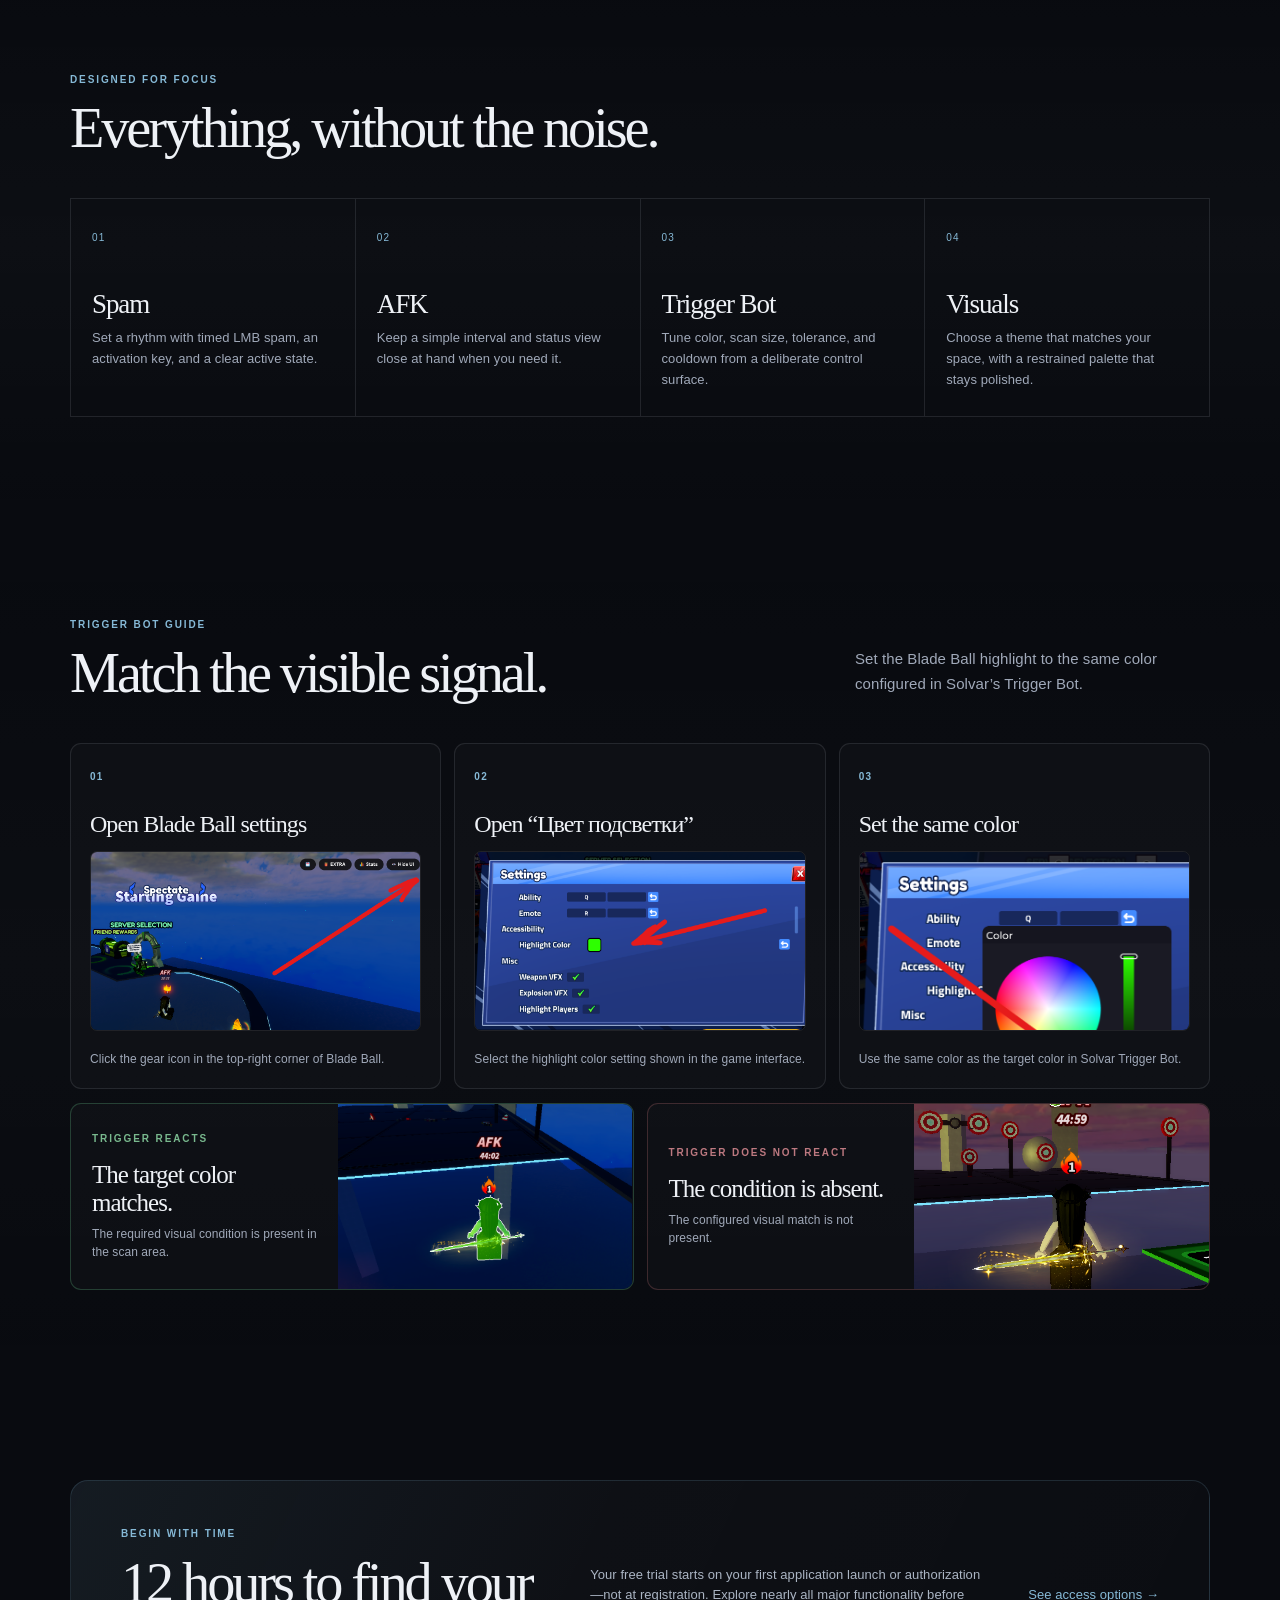
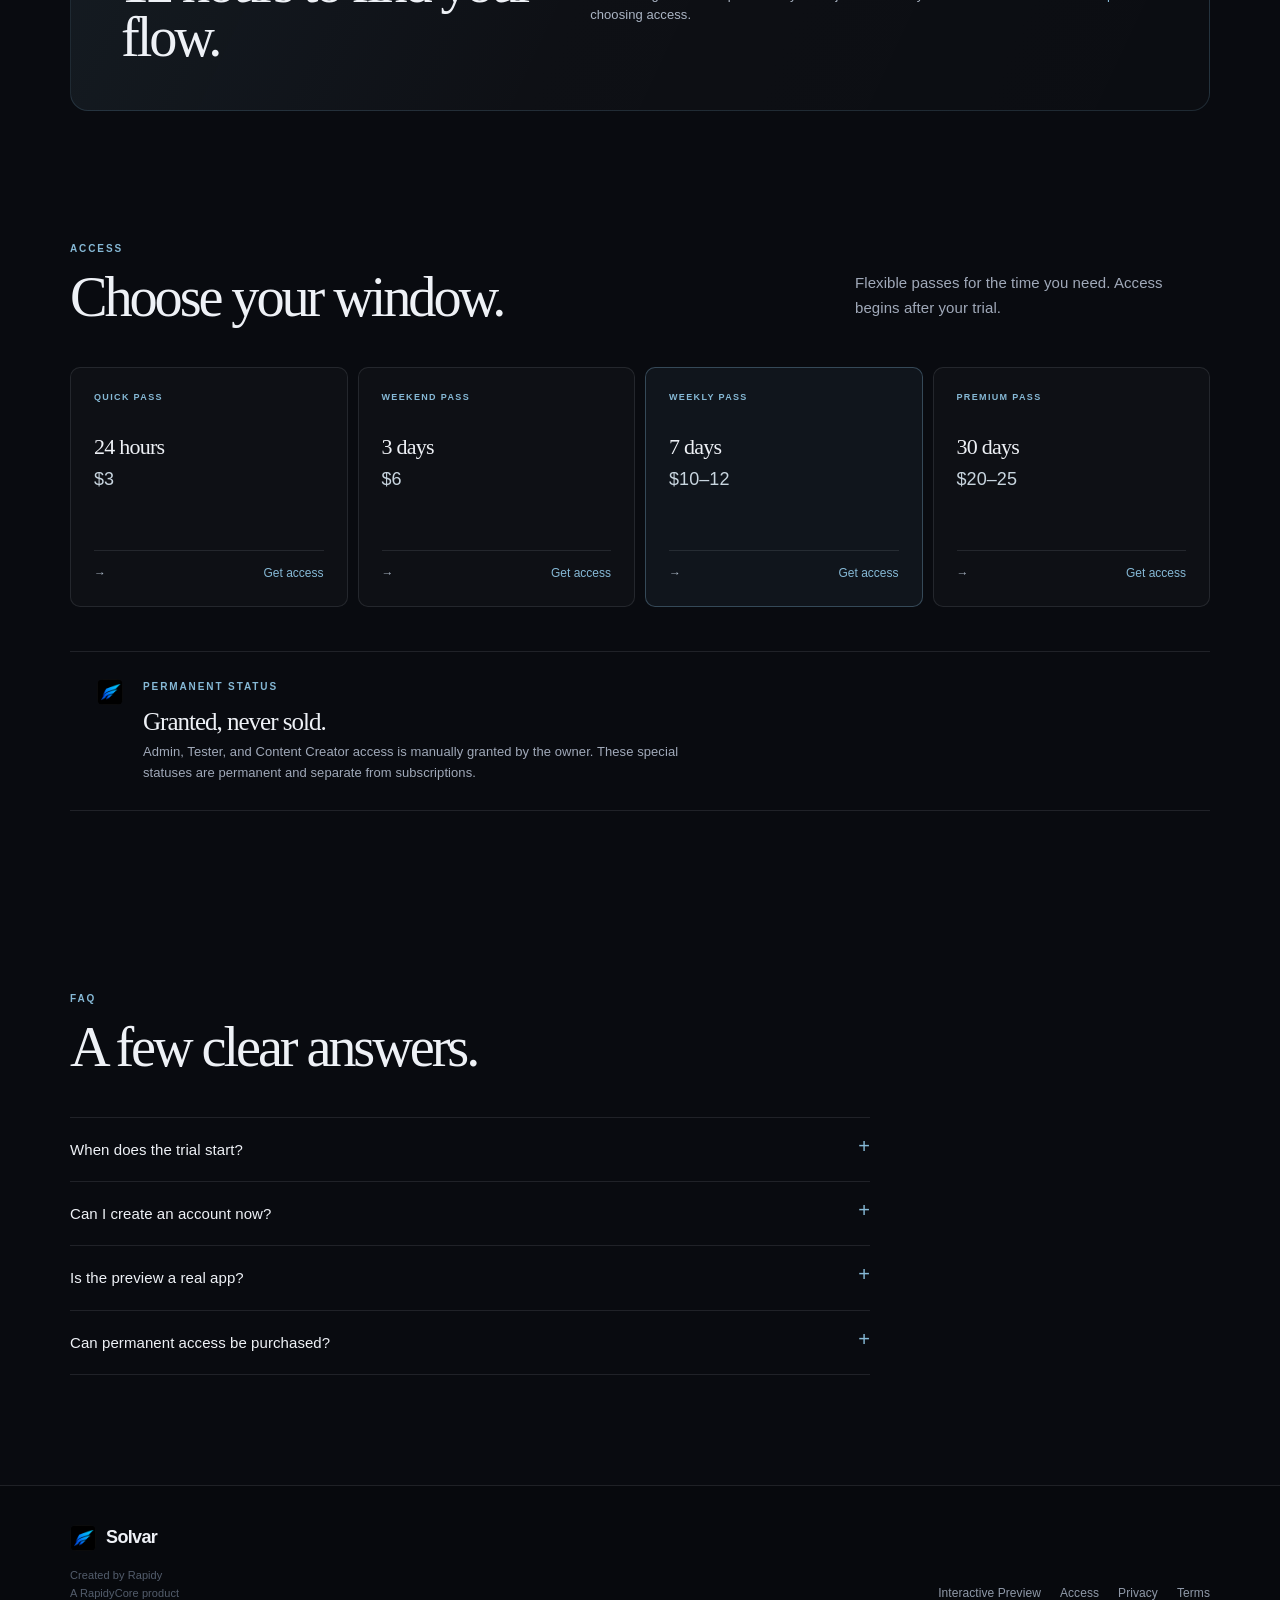
==== commit 57b6aa06: "Replace old website" ====
--- a/index.html
+++ b/index.html
@@ -1,268 +1,62 @@
 <!doctype html>
 <html lang="en">
-  <head>
-    <meta charset="utf-8">
-    <meta name="viewport" content="width=device-width, initial-scale=1">
-    <meta
-      id="meta-description"
-      name="description"
-      content="RapidyCore is a free Windows utility for Blade Ball using external screen-based color detection and normal Windows input."
-    >
-    <meta id="og-title" property="og:title" content="RapidyCore - Blade Ball Free Windows Utility">
-    <meta
-      id="og-description"
-      property="og:description"
-      content="RapidyCore is a free Windows utility for Blade Ball using external screen-based color detection and normal Windows input."
-    >
-    <meta property="og:type" content="website">
-    <meta id="twitter-title" name="twitter:title" content="RapidyCore - Blade Ball Free Windows Utility">
-    <meta
-      id="twitter-description"
-      name="twitter:description"
-      content="RapidyCore is a free Windows utility for Blade Ball using external screen-based color detection and normal Windows input."
-    >
-    <meta name="twitter:card" content="summary">
-    <title>RapidyCore - Blade Ball Free Windows Utility</title>
-    <link rel="icon" href="assets/rapidycore.ico">
-    <link rel="stylesheet" href="styles.css">
-  </head>
-  <body>
-    <a class="skip-link" href="#main" data-i18n="a11y.skip">Skip to content</a>
+<head>
+  <meta charset="utf-8">
+  <meta name="viewport" content="width=device-width, initial-scale=1">
+  <meta name="description" content="Solvar — a refined Windows desktop utility, created by Rapidy.">
+  <meta property="og:title" content="Solvar — Created by Rapidy">
+  <meta property="og:description" content="A controlled, refined desktop experience by RapidyCore.">
+  <meta property="og:type" content="website">
+  <title>Solvar — Created by Rapidy</title>
+  <link rel="icon" href="assets/logo5.ico">
+  <link rel="stylesheet" href="styles.css">
+</head>
+<body>
+  <div class="intro" id="intro" aria-hidden="true"><video class="intro-video" src="assets/Загрузка.mp4" autoplay muted playsinline></video><img src="assets/logo5.ico" alt=""><span>Solvar</span></div>
+  <a class="skip-link" href="#main" data-i18n="skip">Skip to content</a>
+  <header class="site-header">
+    <div class="container header-inner">
+      <a class="brand" href="#top" aria-label="Solvar home"><img src="assets/logo5.ico" alt=""><span>Solvar</span></a>
+      <nav class="nav-links" aria-label="Primary navigation"><a href="#preview" data-i18n="nav.preview">Interactive Preview</a><a href="#features" data-i18n="nav.features">Features</a><a href="#access" data-i18n="nav.access">Access</a><a href="#faq">FAQ</a></nav>
+      <div class="header-actions"><button class="text-button" data-open-modal="login" data-i18n="nav.login">Log in</button><button class="button button-small" data-open-modal="register" data-i18n="nav.get">Get Solvar</button><div class="language-switcher" aria-label="Language selector"><button data-language="en" aria-label="English">EN</button><button data-language="uk" aria-label="Українська">UA</button><button data-language="ru" aria-label="Русский">RU</button></div></div>
+    </div>
+  </header>
+  <main id="main">
+    <section class="hero" id="top">
+      <video class="hero-cycle" src="assets/Цикл.mp4" autoplay muted loop playsinline aria-hidden="true"></video>
+      <img class="hero-logo-bg" src="assets/logo5.ico" alt="" aria-hidden="true">
+      <div class="ambient ambient-one"></div>
+      <div class="container hero-layout">
+        <div class="hero-copy"><p class="eyebrow" data-i18n="hero.kicker">A RAPIDYCORE PRODUCT</p><h1 data-i18n-html="hero.title">Calm control.<br><em>Sharper rhythm.</em></h1><p class="hero-lead" data-i18n="hero.lead">Solvar is a refined Windows desktop utility with focused controls, customizable visuals, and a deliberately quiet interface.</p><div class="hero-actions"><a class="button" href="#access"><span data-i18n="hero.access">Explore access</span> <b>→</b></a><a class="button button-quiet" href="#preview" data-i18n="hero.preview">Interactive preview</a></div><div class="hero-meta"><span><b data-i18n="hero.hours">12 hours</b><i data-i18n="hero.free">free to explore</i></span><span data-i18n="hero.created">Created by Rapidy</span></div></div>
+        <div class="hero-orbit" aria-hidden="true"><div class="orbit-ring"></div><div class="orbit-dot"></div><div class="hero-insignia"><img src="assets/logo5.ico" alt=""></div><p>Solvar / <span>01</span></p></div>
+      </div>
+    </section>
 
-    <header class="site-header">
-      <div class="container header-inner">
-        <a class="brand" href="#top" aria-label="RapidyCore">
-          <img src="assets/rapidycore.ico" alt="" class="brand-logo" width="36" height="36">
-          <span>RapidyCore</span>
-        </a>
-
-        <nav class="nav-links" aria-label="Primary navigation">
-          <a href="#features" data-i18n="nav.features">Features</a>
-          <a href="#preview" data-i18n="nav.preview">Preview</a>
-          <a href="#how" data-i18n="nav.how">How it works</a>
-          <a href="#setup" data-i18n="nav.setup">Setup</a>
-          <a href="#download" data-i18n="nav.download">Download</a>
-          <a href="#faq" data-i18n="nav.faq">FAQ</a>
-        </nav>
-
-        <div class="language-switcher" aria-label="Language selector">
-          <button class="lang-button is-active" type="button" data-lang="en" aria-pressed="true">EN</button>
-          <button class="lang-button" type="button" data-lang="ru" aria-pressed="false">RU</button>
-          <button class="lang-button" type="button" data-lang="uk" aria-pressed="false">UK</button>
+    <section class="section preview-section" id="preview"><div class="container">
+      <div class="section-head split"><div><p class="eyebrow" data-i18n="preview.kicker">INTERACTIVE PREVIEW</p><h2 data-i18n="preview.title">The familiar surface.</h2></div><p data-i18n="preview.copy">A compact visual preview of Solvar. Explore the interface freely—only the theme changes the presentation.</p></div>
+      <div class="demo-shell" id="demo" data-theme="blue">
+        <div class="demo-topbar"><div class="demo-title"><img src="assets/logo5.ico" alt=""><strong>Solvar</strong></div><span>Created by Rapidy</span><div class="window-actions"><i></i><i></i></div></div>
+        <div class="demo-body">
+          <nav class="demo-nav" aria-label="Solvar preview sections"><button class="demo-tab active" data-tab="spam"><span>◉</span>Spam</button><button class="demo-tab" data-tab="afk"><span>◒</span>AFK</button><button class="demo-tab" data-tab="trigger"><span>◌</span>Trigger Bot</button><button class="demo-tab" data-tab="visuals"><span>▧</span>Visuals</button></nav>
+          <div class="demo-content">
+            <section class="demo-panel active" data-panel="spam"><div class="app-page-heading"><div><h3>Spam</h3><p>Configure timed LMB spam and rapid click features</p></div></div><div class="app-card"><div class="app-card-title"><h4>Timed LMB Spam</h4><span class="app-status">Disabled</span></div><div class="app-row"><label>Toggle key</label><button class="app-input">OemPlus</button><button class="app-set">Set…</button><label class="app-toggle"><input type="checkbox"><span>Enable</span></label></div><div class="app-row"><label>Delay</label><button class="app-input">2300</button><small>μs</small><small>ms</small></div><p class="app-help">Toggle spam on/off using the configured hotkey.</p></div><div class="app-card compact-card"><div class="app-card-title"><h4>Rapid Click <em>Preview</em></h4></div><div class="app-row"><label>Hotkey</label><button class="app-input">F</button><button class="app-set">Set</button><label class="app-toggle"><input type="checkbox"><span>Enable</span></label></div><p class="app-help">Repeatedly clicks while the assigned hotkey is held.</p></div></section>
+            <section class="demo-panel" data-panel="afk"><div class="app-page-heading"><div><h3>AFK</h3><p>Configure AFK (away-from-keyboard) automation settings</p></div></div><div class="app-card tall"><div class="app-card-title"><h4>AFK Mode</h4><span class="app-status">Stopped</span></div><div class="app-row"><label class="app-toggle"><input type="checkbox"><span>Enable</span></label></div><div class="app-info"><p>Current status: <b>Stopped</b></p><p>AFK interval: <button class="app-input">9</button> minutes</p><p>Last key sent: <b>Not sent yet</b></p></div><p class="app-help">AFK mode sends a periodic Space press to prevent idle disconnection.</p></div></section>
+            <section class="demo-panel" data-panel="trigger"><div class="app-page-heading"><div><h3>Trigger Bot</h3><p>Configure color-based trigger automation</p></div></div><div class="trigger-pair"><div class="app-card mini"><div class="app-card-title"><h4>Trigger Bot #1</h4><span class="app-status">Off</span></div><label class="app-toggle"><input type="checkbox"><span>Enable</span></label><div class="app-row"><label>Activation key</label><button class="app-input">XButton1</button><button class="app-set">Set…</button></div></div><div class="app-card mini"><div class="app-card-title"><h4>Trigger Bot #2</h4><span class="app-status">Off</span></div><label class="app-toggle"><input type="checkbox"><span>Enable</span></label><div class="app-row"><label>Activation key</label><button class="app-input">XButton2</button><button class="app-set">Set…</button></div></div></div><div class="app-card detection"><h4>Detection Settings</h4><div class="app-row"><label>Target color</label><button class="app-input">#2DFF00</button><i class="color-dot"></i></div><div class="app-row"><label>Scan size</label><input type="range" value="50"><output>50 px</output></div><div class="app-row"><label>Cooldown</label><input type="range" value="35"><output>600 ms</output></div><p class="app-help">Trigger Bot reacts to the configured color in the scanned area.</p></div></section>
+            <section class="demo-panel" data-panel="visuals"><div class="app-page-heading"><div><h3>Visuals</h3><p>Customize appearance and theme</p></div></div><div class="app-card"><h4>Theme</h4><div class="theme-list" role="radiogroup" aria-label="Theme selection"><button class="theme-choice active" data-theme-choice="blue" role="radio" aria-checked="true"><i class="swatch blue"></i><span>Blue</span><small>Default</small></button><button class="theme-choice" data-theme-choice="violet" role="radio" aria-checked="false"><i class="swatch violet"></i><span>Purple</span><small>Night</small></button><button class="theme-choice" data-theme-choice="green" role="radio" aria-checked="false"><i class="swatch green"></i><span>Green</span><small>Forest</small></button></div><p class="app-help">The selected theme changes the visual presentation immediately.</p></div><div class="app-card compact-card"><h4>Logo behavior</h4><label class="app-toggle"><input type="checkbox"><span>Show logo video overlay</span></label></div></section>
+          </div>
         </div>
       </div>
-    </header>
+    </div></section>
 
-    <main id="main">
-      <section class="hero" id="top">
-        <div class="hero-backdrop" aria-hidden="true">
-          <img src="assets/logo.png" alt="" class="hero-logo">
-        </div>
-        <div class="container hero-content">
-          <p class="section-kicker" data-i18n="hero.kicker">Official RapidyCore website</p>
-          <h1 data-i18n="hero.title">RapidyCore for Blade Ball</h1>
-          <p class="hero-tagline" data-i18n="hero.tagline">
-            RapidyCore is a free Windows utility for Blade Ball using external screen-based color detection and normal Windows input.
-          </p>
-          <div class="hero-actions" aria-label="Primary actions">
-            <a class="btn btn-primary" href="#download" data-i18n="hero.download">Download</a>
-            <a class="btn btn-secondary" href="#features" data-i18n="hero.features">View features</a>
-            <a class="btn btn-ghost" href="#changelog" data-i18n="hero.changelog">Changelog</a>
-          </div>
-          <ul class="hero-points" id="hero-points" aria-label="RapidyCore highlights"></ul>
-        </div>
-      </section>
+    <section class="section features" id="features"><div class="container"><div class="section-head"><p class="eyebrow" data-i18n="features.kicker">DESIGNED FOR FOCUS</p><h2 data-i18n="features.title">Everything, without the noise.</h2></div><div class="feature-grid"><article><span>01</span><h3>Spam</h3><p data-i18n="features.spam">Set a rhythm with timed LMB spam, an activation key, and a clear active state.</p></article><article><span>02</span><h3>AFK</h3><p data-i18n="features.afk">Keep a simple interval and status view close at hand when you need it.</p></article><article><span>03</span><h3>Trigger Bot</h3><p data-i18n="features.trigger">Tune color, scan size, tolerance, and cooldown from a deliberate control surface.</p></article><article><span>04</span><h3>Visuals</h3><p data-i18n="features.visuals">Choose a theme that matches your space, with a restrained palette that stays polished.</p></article></div></div></section>
 
-      <section class="section" id="features">
-        <div class="container">
-          <div class="section-heading">
-            <p class="section-kicker" data-i18n="features.kicker">Core toolkit</p>
-            <h2 data-i18n="features.title">Configurable input control, kept local.</h2>
-            <p data-i18n="features.copy">
-              RapidyCore focuses on user-controlled Windows automation with clear settings, visual feedback, and no account requirement.
-            </p>
-          </div>
-          <div class="feature-grid" id="feature-grid"></div>
-        </div>
-      </section>
+    <section class="section guide" id="guide"><div class="container"><div class="section-head split"><div><p class="eyebrow" data-i18n="guide.kicker">TRIGGER BOT GUIDE</p><h2 data-i18n="guide.title">Match the visible signal.</h2></div><p data-i18n="guide.copy">Set the Blade Ball highlight to the same color configured in Solvar’s Trigger Bot.</p></div><div class="guide-grid"><article><span>01</span><h3 data-i18n="guide.one">Open Blade Ball settings</h3><img src="assets/guide-game-settings.png" alt="Blade Ball settings"><p data-i18n="guide.onecopy">Click the gear icon in the top-right corner of Blade Ball.</p></article><article><span>02</span><h3 data-i18n="guide.two">Open “Цвет подсветки”</h3><img src="assets/guide-highlight-setting.png" alt="Highlight color setting"><p data-i18n="guide.twocopy">Select the highlight color setting shown in the game interface.</p></article><article><span>03</span><h3 data-i18n="guide.three">Set the same color</h3><img src="assets/guide-color-picker.png" alt="Color picker"><p data-i18n="guide.threecopy">Use the same color as the target color in Solvar Trigger Bot.</p></article></div><div class="state-grid"><article class="state-active"><div><p class="eyebrow" data-i18n="guide.active">TRIGGER REACTS</p><h3 data-i18n="guide.activeTitle">The target color matches.</h3><p data-i18n="guide.activeCopy">The required visual condition is present in the scan area.</p></div><img src="assets/guide-active-example.png" alt="Active trigger example"></article><article class="state-inactive"><div><p class="eyebrow" data-i18n="guide.inactive">TRIGGER DOES NOT REACT</p><h3 data-i18n="guide.inactiveTitle">The condition is absent.</h3><p data-i18n="guide.inactiveCopy">The configured visual match is not present.</p></div><img src="assets/guide-inactive-example.png" alt="Inactive trigger example"></article></div></div></section>
 
-      <section class="section section-alt" id="preview">
-        <div class="container">
-          <div class="section-heading">
-            <p class="section-kicker" data-i18n="preview.kicker">Interface preview</p>
-            <h2 id="preview-title">Real interface snapshots.</h2>
-            <p id="preview-copy">Current screenshots from the desktop app: main control window, trigger settings, and diagnostics panel.</p>
-          </div>
-          <div class="preview-grid" id="preview-grid"></div>
-        </div>
-      </section>
-
-      <section class="section" id="how">
-        <div class="container">
-          <div class="section-heading compact">
-            <p class="section-kicker" data-i18n="how.kicker">How it works</p>
-            <h2 data-i18n="how.title">Simple setup, visible behavior.</h2>
-          </div>
-          <ol class="steps" id="steps-list"></ol>
-        </div>
-      </section>
-
-      <section class="section section-alt setup-guide" id="setup">
-        <div class="container">
-          <div class="section-heading">
-            <p class="section-kicker" data-i18n="setup.kicker">Setup Guide</p>
-            <h2 data-i18n="setup.title">Match the visible signal with RapidyCore.</h2>
-            <p data-i18n="setup.copy">
-              Configure the in-game highlight color and match it with RapidyCore's external color trigger.
-            </p>
-          </div>
-
-          <div class="guide-summary">
-            <p data-i18n="setup.summary">
-              The game shows a visible color signal, RapidyCore detects that color externally from the screen, and then uses the configured normal Windows input action.
-            </p>
-          </div>
-
-          <div class="guide-warning">
-            <p data-i18n="setup.warning">
-              Trigger Bot reacts to the configured color in the scanned screen area. Any object or effect with the same or similar color, such as swords, visual effects, UI highlights, or particles, may also be detected.
-            </p>
-          </div>
-
-          <div class="guide-steps" id="guide-steps"></div>
-
-          <div class="guide-note">
-            <p data-i18n="setup.note">
-              RapidyCore uses external screen-based color detection and normal Windows input.
-            </p>
-          </div>
-        </div>
-      </section>
-
-      <section class="section safety-band" id="safety">
-        <div class="container safety-layout">
-          <div>
-            <p class="section-kicker" data-i18n="safety.kicker">Safety and transparency</p>
-            <h2 data-i18n="safety.title">Local by design, clear about what it does.</h2>
-            <p class="lead" data-i18n="safety.copy">
-              RapidyCore is designed around external screen-based detection and normal Windows input. It does not require an account, cloud backend, or hidden background services.
-            </p>
-          </div>
-          <ul class="safety-list" id="safety-list"></ul>
-        </div>
-      </section>
-
-      <section class="section download-section" id="download">
-        <div class="container download-layout">
-          <div class="download-copy">
-            <p class="section-kicker" id="download-kicker">Download</p>
-            <h2 id="download-title">RapidyCore v1.3 Beta is available.</h2>
-            <p id="download-copy">Use the official Windows installer below. Privacy and Terms stay available before you install.</p>
-            <div class="download-meta" aria-label="Release details">
-              <div class="download-stat">
-                <span id="download-version-label">Version</span>
-                <strong id="download-version-value">v1.3 Beta</strong>
-              </div>
-              <div class="download-stat">
-                <span id="download-type-label">File type</span>
-                <strong id="download-type-value">Windows installer</strong>
-              </div>
-            </div>
-            <p class="download-note" id="download-note">
-              Win64 compatibility update. RapidyCore has been migrated from Win32 (x86) to Win64 (x64), with installer usability improvements.
-            </p>
-            <div class="download-legal">
-              <a href="privacy.html" data-i18n="footer.privacy">Privacy</a>
-              <a href="terms.html" data-i18n="footer.terms">Terms</a>
-            </div>
-            <div class="download-community">
-              <a href="https://t.me/rapidycore" target="_blank" rel="noreferrer">Telegram</a>
-              <a href="https://t.me/+GZCNSRBBcKJjMDRi" target="_blank" rel="noreferrer">Chat</a>
-              <a href="https://t.me/boost/rapidycore" target="_blank" rel="noreferrer">Boost</a>
-            </div>
-          </div>
-          <div class="download-action">
-            <a class="btn btn-primary download-button" id="download-button" href="downloads/RapidyCoreInstall-1.3-Beta.exe" download>
-              Install v1.3 Beta
-            </a>
-            <a class="btn btn-secondary download-button" href="#versions" id="old-versions-button">View old versions</a>
-            <p class="download-free-note" id="download-free-note">RapidyCore is free. Donations are optional.</p>
-          </div>
-        </div>
-      </section>
-
-      <section class="section section-alt versions-section" id="versions">
-        <div class="container">
-          <div class="section-heading">
-            <p class="section-kicker" id="versions-kicker">Versions</p>
-            <h2 id="versions-title">Latest and old versions.</h2>
-            <p id="versions-copy">v1.3 Beta is the latest build. v1.2.2 Beta, v1.2.1 Beta, v1.2 Beta and v1.1 Beta remain available as older builds.</p>
-          </div>
-          <div class="version-grid" id="version-grid"></div>
-        </div>
-      </section>
-
-      <section class="section" id="changelog">
-        <div class="container">
-          <div class="section-heading">
-            <p class="section-kicker" data-i18n="changelog.kicker">Changelog</p>
-            <h2 data-i18n="changelog.title">Recent product work.</h2>
-            <p id="changelog-copy">Current website and app version: v1.3 Beta.</p>
-          </div>
-          <div class="changelog-list" id="changelog-list"></div>
-        </div>
-      </section>
-
-      <section class="section section-alt support-section" id="support">
-        <div class="container">
-          <div class="support-card">
-            <div class="support-copy">
-              <p class="section-kicker" id="support-kicker">Support development</p>
-              <h2 id="support-title">Support RapidyCore</h2>
-              <p id="support-copy">
-                RapidyCore is free. If the project helps you, you can support development with a voluntary donation. Donations help with testing, bug fixes, documentation, website updates, and future improvements.
-              </p>
-              <p class="support-note" id="support-note">Donations are optional and do not unlock extra features.</p>
-            </div>
-            <a class="btn btn-secondary support-button" id="support-button" href="https://ko-fi.com/rapidy" target="_blank" rel="noopener noreferrer">
-              Donate on Ko-fi
-            </a>
-          </div>
-        </div>
-      </section>
-
-      <section class="section section-alt" id="faq">
-        <div class="container">
-          <div class="section-heading">
-            <p class="section-kicker" data-i18n="faq.kicker">FAQ</p>
-            <h2 data-i18n="faq.title">Common questions.</h2>
-          </div>
-          <div class="faq-list" id="faq-list"></div>
-        </div>
-      </section>
-    </main>
-
-    <footer class="site-footer">
-      <div class="container footer-inner">
-        <div class="footer-brand">
-          <img src="assets/rapidycore.ico" alt="" class="footer-logo" width="32" height="32">
-          <div>
-            <strong>RapidyCore</strong>
-            <p data-i18n="footer.copy">Personal Windows automation with local settings and transparent controls.</p>
-          </div>
-        </div>
-        <div class="footer-links">
-          <a href="#features" data-i18n="nav.features">Features</a>
-          <a href="#setup" data-i18n="nav.setup">Setup</a>
-          <a href="#download" data-i18n="nav.download">Download</a>
-          <a href="#changelog" data-i18n="nav.changelog">Changelog</a>
-          <a href="#support" id="footer-donate-link" data-i18n="footer.donate">Donate</a>
-          <a href="privacy.html" data-i18n="footer.privacy">Privacy</a>
-          <a href="terms.html" data-i18n="footer.terms">Terms</a>
-        </div>
-      </div>
-    </footer>
-
-    <script src="app.js" defer></script>
-  </body>
-</html>
+    <section class="section trial"><div class="container trial-card"><div><p class="eyebrow" data-i18n="trial.kicker">BEGIN WITH TIME</p><h2 data-i18n="trial.title">12 hours to find your flow.</h2></div><p data-i18n="trial.copy">Your free trial starts on your first application launch or authorization—not at registration. Explore nearly all major functionality before choosing access.</p><a href="#access" class="arrow-link"><span data-i18n="trial.link">See access options</span> →</a></div></section>
+    <section class="section access" id="access"><div class="container"><div class="section-head split"><div><p class="eyebrow" data-i18n="access.kicker">ACCESS</p><h2 data-i18n="access.title">Choose your window.</h2></div><p data-i18n="access.copy">Flexible passes for the time you need. Access begins after your trial.</p></div><div class="plan-grid"><article class="plan"><p data-i18n="plans.quick">QUICK PASS</p><h3 data-i18n="plans.24">24 hours</h3><strong>$3</strong><button class="plan-link" data-open-modal="register"><span data-i18n="plans.get">Get access</span> →</button></article><article class="plan"><p data-i18n="plans.weekend">WEEKEND PASS</p><h3 data-i18n="plans.3">3 days</h3><strong>$6</strong><button class="plan-link" data-open-modal="register"><span data-i18n="plans.get">Get access</span> →</button></article><article class="plan featured"><p data-i18n="plans.weekly">WEEKLY PASS</p><h3 data-i18n="plans.7">7 days</h3><strong>$10–12</strong><button class="plan-link" data-open-modal="register"><span data-i18n="plans.get">Get access</span> →</button></article><article class="plan"><p data-i18n="plans.premium">PREMIUM PASS</p><h3 data-i18n="plans.30">30 days</h3><strong>$20–25</strong><button class="plan-link" data-open-modal="register"><span data-i18n="plans.get">Get access</span> →</button></article></div><div class="permanent"><img src="assets/logo5.ico" alt=""><div><p class="eyebrow" data-i18n="permanent.kicker">PERMANENT STATUS</p><h3 data-i18n="permanent.title">Granted, never sold.</h3><p data-i18n="permanent.copy">Admin, Tester, and Content Creator access is manually granted by the owner. These special statuses are permanent and separate from subscriptions.</p></div></div></div></section>
+    <section class="section faq" id="faq"><div class="container"><div class="section-head"><p class="eyebrow">FAQ</p><h2 data-i18n="faq.title">A few clear answers.</h2></div><div class="faq-list"><details><summary data-i18n-html="faq.q1">When does the trial start?<span>+</span></summary><p data-i18n="faq.a1">The 12-hour trial begins with first application launch or authorization, not when you register.</p></details><details><summary data-i18n-html="faq.q2">Can I create an account now?<span>+</span></summary><p data-i18n="faq.a2">The account interface is ready for upcoming integration. It does not create or store credentials yet.</p></details><details><summary data-i18n-html="faq.q3">Is the preview a real app?<span>+</span></summary><p data-i18n="faq.a3">No. It is a safe visual showcase. It has no Windows integration, automation, or connection to the desktop product.</p></details><details><summary data-i18n-html="faq.q4">Can permanent access be purchased?<span>+</span></summary><p data-i18n="faq.a4">No. Permanent statuses are individually granted and are not part of the subscription plans.</p></details></div></div></section>
+  </main>
+  <footer class="site-footer"><div class="container footer-inner"><div><a class="brand" href="#top"><img src="assets/logo5.ico" alt=""><span>Solvar</span></a><p><span data-i18n="footer.created">Created by Rapidy</span><br><span data-i18n="footer.brand">A RapidyCore product</span></p></div><div class="footer-links"><a href="#preview" data-i18n="nav.preview">Interactive Preview</a><a href="#access" data-i18n="nav.access">Access</a><a href="privacy.html" data-i18n="footer.privacy">Privacy</a><a href="terms.html" data-i18n="footer.terms">Terms</a></div></div></footer>
+  <div class="modal-layer" id="modal-layer" hidden><div class="modal-backdrop" data-close-modal></div><section class="auth-modal" role="dialog" aria-modal="true" aria-labelledby="auth-title"><button class="modal-close" data-close-modal aria-label="Close">×</button><p class="eyebrow" id="auth-kicker">WELCOME BACK</p><h2 id="auth-title">Sign in to Solvar.</h2><p class="modal-copy" id="auth-copy">The account experience is being prepared for launch.</p><form id="auth-form" novalidate><div class="form-field username-field" hidden><label for="username" data-i18n="auth.username">Username</label><input id="username" autocomplete="username" placeholder="Your name"></div><div class="form-field"><label for="email" data-i18n="auth.email">Email</label><input id="email" type="email" autocomplete="email" placeholder="you@example.com"></div><div class="form-field"><label for="password" data-i18n="auth.password">Password</label><input id="password" type="password" autocomplete="current-password" placeholder="••••••••"></div><div class="form-field confirm-field" hidden><label for="confirm-password" data-i18n="auth.confirm">Confirm password</label><input id="confirm-password" type="password" autocomplete="new-password" placeholder="••••••••"></div><div class="form-row"><a href="#" class="forgot" data-i18n="auth.forgot">Forgot password?</a><button class="button" type="submit" id="auth-submit">Sign in →</button></div></form><p class="auth-switch"><span id="auth-switch-label">New to Solvar?</span> <button data-auth-view="register">Create an account</button></p><p class="form-message" id="form-message" aria-live="polite"></p></section></div>
+  <script src="app.js" defer></script>
+</body></html>
--- a/styles.css
+++ b/styles.css
@@ -1,1783 +1,16 @@
-:root {
-  color-scheme: dark;
-  --bg: #080a12;
-  --bg-soft: #0b111d;
-  --panel: rgba(18, 25, 40, 0.7);
-  --panel-strong: rgba(19, 28, 45, 0.88);
-  --line: rgba(170, 194, 235, 0.15);
-  --line-strong: rgba(125, 231, 245, 0.34);
-  --text: #eff4fb;
-  --muted: #a8b3c7;
-  --muted-strong: #cbd5e7;
-  --cyan: #7de7f5;
-  --green: #8cf0b2;
-  --violet: #b69cff;
-  --blue: #83b8ff;
-  --amber: #f3c981;
-  --danger-muted: #8991a6;
-  --shadow: 0 20px 70px rgba(0, 0, 0, 0.34);
-  --radius: 8px;
-  --container: 1160px;
-  --ease-soft: cubic-bezier(0.2, 0.75, 0.28, 1);
-}
+:root { color-scheme: dark; --ink:#090b10; --ink-2:#0e1118; --surface:#12161f; --surface-2:#171b25; --line:rgba(231,238,247,.10); --line-strong:rgba(231,238,247,.18); --text:#eef1f6; --soft:#a0a9b9; --accent:#86b9d6; --accent-rgb:134,185,214; --radius:18px; --container:1140px; --ease:cubic-bezier(.2,.8,.2,1); }
+*{box-sizing:border-box} html{scroll-behavior:smooth;scroll-padding-top:80px} body{margin:0;min-width:320px;background:var(--ink);color:var(--text);font:15px/1.55 Inter,"Segoe UI",Arial,sans-serif;letter-spacing:.005em;overflow-x:hidden} body:before{content:"";position:fixed;inset:0;z-index:-2;background:radial-gradient(ellipse 70% 42% at 78% -5%,rgba(77,105,136,.14),transparent 65%),radial-gradient(ellipse 52% 35% at 10% 50%,rgba(71,85,115,.07),transparent 70%),linear-gradient(135deg,#090b10,#0c0f16 50%,#090b10);pointer-events:none} a{color:inherit;text-decoration:none} button,input{font:inherit} button{color:inherit;cursor:pointer} button:focus-visible,a:focus-visible,input:focus-visible,summary:focus-visible{outline:2px solid var(--accent);outline-offset:3px}.container{width:min(calc(100% - 48px),var(--container));margin:auto}.skip-link{position:fixed;z-index:40;top:12px;left:12px;transform:translateY(-150%);background:var(--text);color:var(--ink);padding:8px 13px;border-radius:7px}.skip-link:focus{transform:translateY(0)}
+.site-header{position:sticky;z-index:20;top:0;border-bottom:1px solid rgba(231,238,247,.06);background:rgba(9,11,16,.8);backdrop-filter:blur(16px)}.header-inner{height:72px;display:flex;align-items:center;justify-content:space-between;gap:24px}.brand{display:inline-flex;align-items:center;gap:10px;font-weight:650;font-size:18px;letter-spacing:-.035em}.mark{height:25px;width:25px;position:relative;display:inline-grid;grid-auto-flow:column;align-items:center;gap:2px;overflow:hidden}.mark i{width:5px;border-radius:999px;background:var(--accent);display:block;transform:rotate(30deg)}.mark i:nth-child(1){height:10px;opacity:.52}.mark i:nth-child(2){height:19px}.mark i:nth-child(3){height:13px;opacity:.75}.nav-links{display:flex;gap:25px;color:var(--soft);font-size:13px}.nav-links a,.footer-links a{transition:color .2s}.nav-links a:hover,.footer-links a:hover{color:var(--text)}.header-actions{display:flex;align-items:center;gap:14px}.text-button{background:none;border:0;color:var(--soft);font-size:13px;padding:8px}.button{border:1px solid rgba(var(--accent-rgb),.5);border-radius:9px;padding:11px 16px;background:rgba(var(--accent-rgb),.11);color:#f4f8fb;font-size:13px;font-weight:600;display:inline-flex;gap:14px;align-items:center;justify-content:center;transition:background .25s var(--ease),border-color .25s var(--ease),transform .25s var(--ease)}.button:hover{background:rgba(var(--accent-rgb),.2);border-color:rgba(var(--accent-rgb),.8);transform:translateY(-1px)}.button-small{padding:8px 12px;font-size:12px}.button-quiet{background:rgba(255,255,255,.025);border-color:var(--line);color:#cbd1dc}.button-quiet:hover{background:rgba(255,255,255,.07);border-color:var(--line-strong)}
+.hero{position:relative;min-height:650px;display:flex;align-items:center;padding:110px 0 88px;overflow:hidden}.hero-cycle{position:absolute;inset:0;width:100%;height:100%;object-fit:cover;opacity:.12;mix-blend-mode:screen;pointer-events:none}.hero-layout{display:grid;grid-template-columns:1.03fr .97fr;align-items:center;gap:40px;position:relative}.hero-copy{position:relative;z-index:1}.eyebrow{margin:0 0 14px;color:var(--accent);font-size:10px;letter-spacing:.19em;font-weight:700}.hero h1,.section-head h2,.trial h2,.auth-modal h2{font-family:Georgia,"Times New Roman",serif;font-weight:400;letter-spacing:-.055em;line-height:.97;margin:0}.hero h1{font-size:clamp(53px,7vw,92px);max-width:680px}.hero h1 em{color:#a9b5c7;font-style:italic}.hero-lead{color:#b6bfce;max-width:500px;font-size:17px;line-height:1.65;margin:30px 0}.hero-actions{display:flex;gap:11px;flex-wrap:wrap}.hero-meta{display:flex;gap:28px;margin-top:44px;color:#8791a2;font-size:12px}.hero-meta b{display:block;color:#d9e0e9;font-size:13px;font-weight:550}.ambient{position:absolute;border-radius:50%;filter:blur(1px);pointer-events:none}.ambient-one{width:520px;height:520px;right:-80px;top:75px;background:radial-gradient(circle,rgba(var(--accent-rgb),.14),rgba(var(--accent-rgb),.025) 40%,transparent 68%)}.ambient-two{width:900px;height:500px;right:-260px;top:120px;border:1px solid rgba(var(--accent-rgb),.1);transform:rotate(-24deg);border-radius:48%}.hero-orbit{height:410px;position:relative;display:grid;place-items:center;color:#8d9caf}.orbit-ring{position:absolute;width:min(30vw,360px);height:min(30vw,360px);border:1px solid rgba(var(--accent-rgb),.22);border-radius:50%;box-shadow:inset 0 0 80px rgba(var(--accent-rgb),.025)}.orbit-ring:before,.orbit-ring:after{content:"";position:absolute;border:1px solid rgba(var(--accent-rgb),.12);border-radius:50%;inset:27px}.orbit-ring:after{inset:67px}.orbit-dot{position:absolute;width:7px;height:7px;background:var(--accent);border-radius:50%;top:23%;right:19%;box-shadow:0 0 18px rgba(var(--accent-rgb),.5)}.hero-insignia{position:relative;width:140px;height:140px;border-radius:50%;background:radial-gradient(circle at 35% 30%,rgba(var(--accent-rgb),.15),rgba(255,255,255,.025) 55%);border:1px solid rgba(var(--accent-rgb),.28);display:grid;place-items:center;box-shadow:0 24px 80px rgba(0,0,0,.36)}.hero-insignia .large{position:absolute;top:18px;left:21px;transform:scale(.65)}.hero-insignia strong{font:italic 76px Georgia;color:#dde5ed;font-weight:400}.hero-orbit p{position:absolute;bottom:15px;right:11%;font-size:10px;letter-spacing:.15em;text-transform:uppercase}.hero-orbit p span{color:var(--accent)}
+.section{padding:110px 0}.preview-section{padding-top:80px}.section-head{margin-bottom:42px;max-width:670px}.section-head h2,.trial h2{font-size:clamp(37px,4.4vw,60px)}.section-head>p:not(.eyebrow){color:var(--soft);margin:0;line-height:1.7}.section-head.split{max-width:none;display:flex;justify-content:space-between;gap:40px;align-items:end}.section-head.split>p{max-width:355px;padding-bottom:4px}
+.demo-shell{--demo-bg:#141923;--demo-panel:#191f2b;--demo-text:#e8edf3;--demo-soft:#8792a3;max-width:940px;margin:auto;border:1px solid rgba(231,238,247,.15);border-radius:15px;background:var(--demo-bg);overflow:hidden;box-shadow:0 30px 80px rgba(0,0,0,.4),0 0 0 1px rgba(255,255,255,.015) inset;transition:--accent .4s}.demo-shell[data-theme="violet"]{--accent:#a99be2;--accent-rgb:169,155,226;--demo-bg:#171520;--demo-panel:#211d2b}.demo-shell[data-theme="ember"]{--accent:#d5a27b;--accent-rgb:213,162,123;--demo-bg:#1b1715;--demo-panel:#29211d}.demo-topbar{height:44px;padding:0 15px;display:flex;align-items:center;justify-content:space-between;border-bottom:1px solid rgba(231,238,247,.08);color:#9ca7b7;font-size:11px}.demo-title{display:flex;align-items:center;gap:7px;color:var(--demo-text);font-size:13px}.demo-mark{transform:scale(.7);transform-origin:left}.window-actions{display:flex;gap:6px}.window-actions i{display:block;width:7px;height:7px;border-radius:50%;background:rgba(255,255,255,.13)}.demo-body{display:grid;grid-template-columns:155px 1fr;min-height:345px}.demo-nav{padding:15px 9px;border-right:1px solid rgba(231,238,247,.08);display:flex;flex-direction:column;gap:3px}.demo-tab{border:0;border-radius:7px;padding:8px 10px;text-align:left;background:transparent;color:#99a4b5;font-size:12px;transition:.22s}.demo-tab span{display:inline-block;width:22px;color:#778292}.demo-tab:hover{color:#dce3ea}.demo-tab.active{background:rgba(var(--accent-rgb),.12);color:#ecf3f8}.demo-tab.active span{color:var(--accent)}.demo-nav small{margin:auto 10px 4px;color:#596373;font-size:8px;letter-spacing:.12em}.demo-content{padding:24px 28px}.demo-panel{display:none}.demo-panel.active{display:block;animation:panel-in .3s var(--ease)}@keyframes panel-in{from{opacity:0;transform:translateY(4px)}to{opacity:1;transform:none}}.panel-heading{display:flex;align-items:start;justify-content:space-between;margin-bottom:23px}.panel-heading p{font-size:9px;letter-spacing:.16em;color:var(--accent);font-weight:700;margin:0 0 4px}.panel-heading h3{font-size:19px;letter-spacing:-.03em;margin:0;font-weight:550}.toggle input{position:absolute;opacity:0}.toggle span{display:block;width:32px;height:18px;border:1px solid rgba(255,255,255,.13);border-radius:20px;background:#222936;position:relative;transition:.22s}.toggle span:after{content:"";position:absolute;width:12px;height:12px;top:2px;left:2px;border-radius:50%;background:#8490a1;transition:.22s}.toggle input:checked+span{background:rgba(var(--accent-rgb),.27);border-color:rgba(var(--accent-rgb),.5)}.toggle input:checked+span:after{left:16px;background:var(--accent)}.control-grid{display:grid;grid-template-columns:1fr 1fr;gap:16px}.control label{display:block;margin-bottom:7px;color:var(--demo-soft);font-size:10px}.key-control,.status-field{height:37px;width:100%;border:1px solid rgba(255,255,255,.09);border-radius:7px;background:rgba(6,9,14,.22);padding:0 10px;color:#d8e0e8;text-align:left;font-size:12px}.key-control small{float:right;color:var(--accent);font-size:14px}.range-line{height:37px;padding:0 9px;display:flex;align-items:center;gap:9px;border:1px solid rgba(255,255,255,.09);border-radius:7px;background:rgba(6,9,14,.22)}input[type=range]{appearance:none;width:100%;height:3px;background:rgba(255,255,255,.15);border-radius:4px;accent-color:var(--accent)}input[type=range]::-webkit-slider-thumb{appearance:none;width:10px;height:10px;background:var(--accent);border-radius:50%}.range-line output{min-width:37px;color:var(--accent);font-size:9px}.soft-card{margin-top:20px;padding:13px 15px;background:rgba(255,255,255,.03);border:1px solid rgba(255,255,255,.055);border-radius:8px;display:flex;align-items:center;gap:9px;font-size:10px;color:#8e9bad}.soft-card b{margin-left:auto;color:#dbe3ec;font-weight:500}.status-dot{display:inline-block;width:6px;height:6px;background:var(--accent);border-radius:50%;margin-right:5px}.quiet-note{margin-top:20px;padding:12px;border-left:1px solid rgba(var(--accent-rgb),.5);color:#8590a1;background:rgba(var(--accent-rgb),.04);font-size:11px}.status-field{display:flex;align-items:center}.trigger-layout{display:grid;grid-template-columns:150px 1fr;gap:20px}.target-display{min-height:171px;display:grid;place-content:center;text-align:center;background:radial-gradient(circle at center,rgba(var(--accent-rgb),.11),transparent 63%),rgba(255,255,255,.022);border:1px solid rgba(255,255,255,.055);border-radius:9px}.target-display>span{width:38px;height:38px;border-radius:11px;margin:auto;background:#87b8d8;border:2px solid rgba(255,255,255,.4);box-shadow:0 0 0 7px rgba(135,184,216,.1)}.target-display p{font-size:10px;line-height:1.5;color:#8996a7}.target-display b{color:#d8e1ea;font-weight:500}.trigger-controls{display:grid;grid-template-columns:1fr 1fr;gap:12px}.theme-list{display:grid;gap:8px}.theme-choice{display:grid;grid-template-columns:20px 1fr auto;align-items:center;gap:9px;border:1px solid rgba(255,255,255,.07);border-radius:7px;background:rgba(255,255,255,.018);padding:10px;text-align:left;color:#c9d2dc;font-size:11px}.theme-choice.active{border-color:rgba(var(--accent-rgb),.42);background:rgba(var(--accent-rgb),.08)}.theme-choice small{color:#748092;font-size:9px}.swatch{width:13px;height:13px;border-radius:50%;display:block}.azure{background:#86b9d6}.violet{background:#a99be2}.ember{background:#d5a27b}.theme-live{font-size:9px;color:var(--accent);border:1px solid rgba(var(--accent-rgb),.3);padding:3px 6px;border-radius:5px}
+.features{background:linear-gradient(180deg,transparent,rgba(255,255,255,.018),transparent)}.feature-grid{display:grid;grid-template-columns:repeat(4,1fr);border-top:1px solid var(--line);border-left:1px solid var(--line)}.feature-grid article{padding:25px 21px;border-right:1px solid var(--line);border-bottom:1px solid var(--line);min-height:218px}.feature-grid span{color:var(--accent);font-size:10px;letter-spacing:.12em}.feature-grid h3{font:400 27px Georgia;margin:42px 0 8px;letter-spacing:-.04em}.feature-grid p{color:var(--soft);font-size:13px;line-height:1.6;margin:0}.trial{padding:80px 0}.trial-card{border:1px solid rgba(var(--accent-rgb),.16);border-radius:var(--radius);padding:45px 50px;background:linear-gradient(115deg,rgba(var(--accent-rgb),.095),rgba(255,255,255,.025) 45%,rgba(255,255,255,.012));display:grid;grid-template-columns:1.1fr 1fr auto;gap:38px;align-items:center}.trial-card>p{color:#abb5c4;margin:0;font-size:13px}.arrow-link{font-size:13px;white-space:nowrap;color:var(--accent)}.arrow-link span{padding-left:8px}.access{padding-top:50px}.plan-grid{display:grid;grid-template-columns:repeat(4,1fr);gap:10px}.plan{min-height:240px;display:flex;flex-direction:column;padding:23px;border:1px solid var(--line);border-radius:10px;background:rgba(255,255,255,.022)}.plan.featured{border-color:rgba(var(--accent-rgb),.32);background:rgba(var(--accent-rgb),.06)}.plan p{color:var(--accent);font-size:9px;font-weight:700;letter-spacing:.15em;margin:0 0 29px}.plan h3{font:400 22px Georgia;margin:0 0 6px;letter-spacing:-.035em}.plan strong{font-size:18px;font-weight:500;color:#c8d5df}.plan-link{background:none;border:0;border-top:1px solid var(--line);margin-top:auto;padding:13px 0 0;text-align:left;color:#a9b5c4;font-size:12px}.plan-link span{float:right;color:var(--accent)}.permanent{margin-top:44px;display:flex;gap:20px;padding:27px;border-top:1px solid var(--line);border-bottom:1px solid var(--line)}.permanent>.mark{margin-top:4px}.permanent h3{font:400 25px Georgia;margin:0 0 6px;letter-spacing:-.04em}.permanent p:not(.eyebrow){max-width:550px;color:var(--soft);font-size:13px;margin:0}.faq{padding-top:70px}.faq-list{max-width:800px}.faq-list details{border-top:1px solid var(--line);padding:0}.faq-list details:last-child{border-bottom:1px solid var(--line)}.faq-list summary{list-style:none;padding:20px 0;cursor:pointer;font-size:15px}.faq-list summary::-webkit-details-marker{display:none}.faq-list summary span{float:right;color:var(--accent);font-size:20px;line-height:.8;transition:transform .2s}.faq-list details[open] summary span{transform:rotate(45deg)}.faq-list details p{max-width:660px;margin:0;padding:0 0 20px;color:var(--soft);font-size:13px}.site-footer{border-top:1px solid var(--line);padding:38px 0;background:rgba(0,0,0,.13)}.footer-inner{display:flex;justify-content:space-between;gap:30px;align-items:end}.footer-inner p{color:#778192;font-size:11px;line-height:1.6;margin:10px 0 0}.footer-inner p span{color:#535d6c}.footer-links{display:flex;gap:19px;flex-wrap:wrap;color:#8f99a8;font-size:12px}
+.intro{position:fixed;z-index:100;inset:0;background:#090b10;display:grid;place-content:center;gap:12px;text-align:center;overflow:hidden;transition:opacity .65s var(--ease),visibility .65s}.intro-video{position:absolute;inset:0;width:100%;height:100%;object-fit:cover;opacity:.32;mix-blend-mode:screen}.intro span,.intro-mark{position:relative}.intro span{font:400 26px Georgia;letter-spacing:-.04em}.intro-mark{height:42px;width:42px;margin:auto;display:flex;align-items:center;justify-content:center;gap:3px}.intro-mark i{background:var(--accent);width:7px;border-radius:20px;animation:cycle 1.2s ease-in-out infinite}.intro-mark i:nth-child(1){height:15px;animation-delay:-.28s}.intro-mark i:nth-child(2){height:33px;animation-delay:-.14s}.intro-mark i:nth-child(3){height:22px}.intro.done{opacity:0;visibility:hidden}@keyframes cycle{50%{transform:scaleY(.45);opacity:.45}}.modal-layer{position:fixed;z-index:50;inset:0;display:grid;place-items:center;padding:20px}.modal-layer[hidden]{display:none}.modal-backdrop{position:absolute;inset:0;background:rgba(3,4,7,.7);backdrop-filter:blur(8px)}.auth-modal{width:min(100%,430px);z-index:1;position:relative;padding:33px;border:1px solid var(--line-strong);background:#141923;border-radius:15px;box-shadow:0 28px 100px rgba(0,0,0,.55)}.modal-close{position:absolute;right:13px;top:10px;border:0;background:none;color:#9da8b7;font-size:24px}.auth-modal h2{font-size:38px}.modal-copy{font-size:13px;color:var(--soft);margin:13px 0 23px}.form-field{margin:13px 0}.form-field label{display:block;margin-bottom:6px;color:#adb7c5;font-size:11px}.form-field input{display:block;width:100%;padding:11px 12px;border-radius:7px;border:1px solid rgba(255,255,255,.1);background:#0d1017;color:var(--text)}.form-row{margin-top:22px;display:flex;align-items:center;justify-content:space-between;gap:16px}.forgot{font-size:11px;color:#9ca9ba}.auth-switch{margin:22px 0 0;color:#8994a5;font-size:12px}.auth-switch button{border:0;background:none;color:var(--accent);padding:0;font-size:12px}.form-message{min-height:18px;margin:13px 0 0;color:var(--accent);font-size:11px}
+.legal-intro{padding:105px 0 65px}.legal-intro h1{font:400 clamp(50px,6vw,80px)/.98 Georgia;letter-spacing:-.055em;margin:0}.legal-intro>div>p:not(.eyebrow){max-width:570px;color:var(--soft);font-size:15px;margin:22px 0 0}.legal-content{padding:60px 0 110px;background:rgba(255,255,255,.018);border-top:1px solid var(--line)}.legal-copy{max-width:760px;margin:0 auto}.legal-copy article{padding:0 0 25px;margin-bottom:25px;border-bottom:1px solid var(--line)}.legal-copy h2{font:400 27px Georgia;letter-spacing:-.04em;margin:0 0 7px}.legal-copy article p,.legal-note{margin:0;color:var(--soft);font-size:13px}.legal-note{margin-top:34px;color:#778192}
+@media(max-width:800px){.header-inner{height:64px}.nav-links{display:none}.hero{min-height:unset;padding:100px 0 66px}.hero-layout{grid-template-columns:1fr}.hero-orbit{height:250px;grid-row:1}.hero-copy{grid-row:2}.hero-orbit p{right:2%;bottom:0}.orbit-ring{width:225px;height:225px}.section{padding:75px 0}.section-head.split,.trial-card{display:block}.section-head.split>p{margin-top:18px}.demo-body{grid-template-columns:1fr}.demo-nav{border-right:0;border-bottom:1px solid rgba(231,238,247,.08);padding:7px;flex-direction:row;overflow:auto}.demo-tab{padding:8px;white-space:nowrap}.demo-tab span{display:none}.demo-nav small{display:none}.demo-content{padding:20px}.feature-grid,.plan-grid{grid-template-columns:repeat(2,1fr)}.trial-card{padding:32px}.trial-card>p{margin:19px 0}.permanent{padding:21px}.footer-inner{align-items:start;flex-direction:column}.trigger-layout{grid-template-columns:115px 1fr}}@media(max-width:520px){.container{width:min(calc(100% - 30px),var(--container))}.header-actions .text-button{display:none}.hero h1{font-size:52px}.hero-meta{gap:18px}.control-grid,.trigger-controls{grid-template-columns:1fr}.trigger-layout{grid-template-columns:1fr}.target-display{min-height:100px}.feature-grid,.plan-grid{grid-template-columns:1fr}.demo-topbar>span{display:none}.demo-shell{margin:0 -2px}.section-head h2,.trial h2{font-size:39px}.trial-card{padding:26px}.permanent{gap:13px}.auth-modal{padding:26px 20px}.form-row{align-items:flex-start;flex-direction:column}.footer-links{gap:12px}}@media(prefers-reduced-motion:reduce){*,*:before,*:after{animation-duration:.01ms!important;transition-duration:.01ms!important;scroll-behavior:auto!important}.intro{display:none}}
 
-* {
-  box-sizing: border-box;
-}
-
-*,
-*::before,
-*::after {
-  min-width: 0;
-}
-
-html {
-  scroll-behavior: smooth;
-  scroll-padding-top: 92px;
-  overflow-x: hidden;
-}
-
-html.has-scroll-controller {
-  scroll-behavior: auto;
-}
-
-body {
-  min-width: 320px;
-  margin: 0;
-  overflow-x: hidden;
-  background:
-    linear-gradient(rgba(125, 231, 245, 0.026) 1px, transparent 1px),
-    linear-gradient(90deg, rgba(182, 156, 255, 0.024) 1px, transparent 1px),
-    linear-gradient(140deg, rgba(125, 231, 245, 0.065) 0%, transparent 38%),
-    linear-gradient(180deg, #080a12 0%, #0a1220 46%, #080a12 100%);
-  background-size: 56px 56px, 56px 56px, auto;
-  color: var(--text);
-  font-family: "Segoe UI", "Inter", Arial, sans-serif;
-  font-size: 16px;
-  line-height: 1.6;
-  letter-spacing: 0;
-}
-
-body::selection {
-  background: rgba(125, 231, 245, 0.28);
-  color: #ffffff;
-}
-
-section,
-footer {
-  scroll-margin-top: 92px;
-}
-
-main,
-.site-footer {
-  transition: opacity 190ms var(--ease-soft), filter 190ms var(--ease-soft);
-}
-
-body.is-language-switching main,
-body.is-language-switching .site-footer {
-  opacity: 0.58;
-  filter: blur(2px);
-}
-
-.reveal-ready .reveal-item {
-  opacity: 0;
-  transform: translate3d(0, 12px, 0);
-  transition:
-    opacity 620ms var(--ease-soft) var(--reveal-delay, 0ms),
-    transform 620ms var(--ease-soft) var(--reveal-delay, 0ms);
-  will-change: opacity, transform;
-}
-
-.reveal-ready .reveal-item.is-visible {
-  opacity: 1;
-  transform: translate3d(0, 0, 0);
-}
-
-a {
-  color: inherit;
-  text-decoration: none;
-  overflow-wrap: anywhere;
-}
-
-button,
-a {
-  -webkit-tap-highlight-color: transparent;
-}
-
-button {
-  font: inherit;
-}
-
-img {
-  display: block;
-  max-width: 100%;
-}
-
-.container {
-  width: min(100% - 40px, var(--container));
-  margin: 0 auto;
-  min-width: 0;
-}
-
-.skip-link {
-  position: fixed;
-  top: 12px;
-  left: 12px;
-  z-index: 100;
-  transform: translateY(-160%);
-  border: 1px solid var(--line-strong);
-  border-radius: var(--radius);
-  background: #07101c;
-  padding: 10px 14px;
-  color: var(--text);
-  transition: transform 180ms var(--ease-soft), border-color 180ms var(--ease-soft);
-}
-
-.skip-link:focus {
-  transform: translateY(0);
-}
-
-.site-header {
-  position: sticky;
-  top: 0;
-  z-index: 20;
-  border-bottom: 1px solid var(--line);
-  background: rgba(8, 10, 18, 0.8);
-  backdrop-filter: blur(18px);
-}
-
-.header-inner {
-  min-height: 72px;
-  display: grid;
-  grid-template-columns: auto 1fr auto;
-  align-items: center;
-  gap: 24px;
-}
-
-.brand,
-.footer-brand {
-  display: inline-flex;
-  align-items: center;
-  gap: 12px;
-}
-
-.brand {
-  min-width: max-content;
-  font-size: 18px;
-  font-weight: 800;
-}
-
-.brand-logo {
-  width: 36px;
-  height: 36px;
-  border-radius: var(--radius);
-  object-fit: contain;
-  object-position: center;
-  image-rendering: auto;
-  box-shadow: 0 0 26px rgba(125, 231, 245, 0.16);
-  flex: 0 0 auto;
-}
-
-.footer-logo {
-  width: 32px;
-  height: 32px;
-  border-radius: var(--radius);
-  object-fit: contain;
-  object-position: center;
-  image-rendering: auto;
-  box-shadow: 0 0 24px rgba(125, 231, 245, 0.18);
-  flex: 0 0 auto;
-}
-
-.nav-links {
-  display: flex;
-  align-items: center;
-  justify-content: center;
-  flex-wrap: wrap;
-  gap: 8px;
-}
-
-.footer-links {
-  display: flex;
-  align-items: center;
-  justify-content: center;
-  gap: 5px;
-}
-
-.nav-links a {
-  border: 1px solid transparent;
-  border-radius: var(--radius);
-  padding: 8px 10px;
-  color: var(--muted-strong);
-  font-size: 14px;
-  transition:
-    transform 220ms var(--ease-soft),
-    border-color 220ms var(--ease-soft),
-    color 220ms var(--ease-soft),
-    background 220ms var(--ease-soft),
-    box-shadow 220ms var(--ease-soft);
-}
-
-.footer-links a {
-  border: 1px solid transparent;
-  border-radius: var(--radius);
-  padding: 6px 7px;
-  color: var(--muted-strong);
-  font-size: 13px;
-  transition:
-    transform 220ms var(--ease-soft),
-    border-color 220ms var(--ease-soft),
-    color 220ms var(--ease-soft),
-    background 220ms var(--ease-soft),
-    box-shadow 220ms var(--ease-soft);
-}
-
-.nav-links a:hover,
-.nav-links a:focus-visible,
-.footer-links a:hover,
-.footer-links a:focus-visible {
-  border-color: var(--line);
-  background: rgba(255, 255, 255, 0.055);
-  color: var(--text);
-  box-shadow: 0 10px 28px rgba(125, 231, 245, 0.08);
-  transform: translateY(-1px);
-  outline: none;
-}
-
-.language-switcher {
-  display: inline-flex;
-  align-items: center;
-  gap: 4px;
-  border: 1px solid var(--line);
-  border-radius: var(--radius);
-  background: rgba(255, 255, 255, 0.04);
-  padding: 4px;
-  box-shadow: inset 0 1px 0 rgba(255, 255, 255, 0.04);
-}
-
-.lang-button {
-  min-width: 42px;
-  min-height: 36px;
-  border: 1px solid transparent;
-  border-radius: 6px;
-  background: transparent;
-  color: var(--muted);
-  cursor: pointer;
-  font-size: 13px;
-  font-weight: 800;
-  letter-spacing: 0;
-  transition:
-    transform 200ms var(--ease-soft),
-    border-color 200ms var(--ease-soft),
-    background 200ms var(--ease-soft),
-    color 200ms var(--ease-soft),
-    box-shadow 200ms var(--ease-soft);
-}
-
-.lang-button:hover,
-.lang-button:focus-visible {
-  border-color: rgba(125, 231, 245, 0.25);
-  background: rgba(255, 255, 255, 0.035);
-  color: var(--text);
-  box-shadow: 0 8px 22px rgba(125, 231, 245, 0.08);
-  transform: translateY(-1px);
-  outline: none;
-}
-
-.lang-button.is-active {
-  border-color: rgba(125, 231, 245, 0.38);
-  background: linear-gradient(135deg, rgba(125, 231, 245, 0.18), rgba(140, 240, 178, 0.1));
-  color: var(--text);
-  box-shadow: 0 0 18px rgba(125, 231, 245, 0.12);
-}
-
-.hero {
-  position: relative;
-  overflow: hidden;
-  min-height: 68svh;
-  display: flex;
-  align-items: center;
-  border-bottom: 1px solid var(--line);
-}
-
-.hero::before {
-  content: "";
-  position: absolute;
-  inset: 0;
-  background:
-    linear-gradient(90deg, rgba(5, 7, 13, 0.98) 0%, rgba(5, 7, 13, 0.72) 54%, rgba(5, 7, 13, 0.22) 100%),
-    linear-gradient(180deg, rgba(131, 184, 255, 0.11), rgba(140, 240, 178, 0.045));
-  pointer-events: none;
-}
-
-.hero-backdrop {
-  position: absolute;
-  inset: 0;
-  pointer-events: none;
-}
-
-.hero-backdrop::after {
-  content: "";
-  position: absolute;
-  inset: auto 0 0 0;
-  height: 1px;
-  background: linear-gradient(90deg, transparent, rgba(125, 231, 245, 0.54), rgba(140, 240, 178, 0.26), transparent);
-}
-
-.hero-logo {
-  position: absolute;
-  right: -4%;
-  top: 50%;
-  width: min(58vw, 720px);
-  opacity: 0.18;
-  transform: translateY(-50%);
-  filter: drop-shadow(0 0 48px rgba(125, 231, 245, 0.24));
-}
-
-.hero-content {
-  position: relative;
-  z-index: 1;
-  padding: 76px 0 62px;
-}
-
-.section-kicker {
-  display: inline-flex;
-  align-items: center;
-  gap: 10px;
-  margin: 0 0 14px;
-  color: var(--cyan);
-  font-size: 13px;
-  font-weight: 800;
-  text-transform: uppercase;
-  letter-spacing: 0;
-}
-
-.section-kicker::before {
-  content: "";
-  width: 38px;
-  height: 2px;
-  border-radius: 999px;
-  background: linear-gradient(90deg, var(--cyan), var(--green));
-  box-shadow: 0 0 16px rgba(125, 231, 245, 0.32);
-}
-
-h1,
-h2,
-h3,
-p {
-  margin-top: 0;
-}
-
-h1 {
-  max-width: 780px;
-  margin-bottom: 18px;
-  font-size: 82px;
-  line-height: 0.98;
-  letter-spacing: 0;
-}
-
-h2 {
-  margin-bottom: 14px;
-  color: var(--text);
-  font-size: 42px;
-  line-height: 1.1;
-  letter-spacing: 0;
-}
-
-h3 {
-  margin-bottom: 8px;
-  color: var(--text);
-  font-size: 20px;
-  line-height: 1.25;
-  letter-spacing: 0;
-}
-
-.hero-tagline {
-  max-width: 760px;
-  margin-bottom: 28px;
-  color: var(--muted-strong);
-  font-size: 21px;
-  line-height: 1.55;
-}
-
-.hero-actions {
-  display: flex;
-  flex-wrap: wrap;
-  gap: 12px;
-  margin-bottom: 28px;
-}
-
-.btn {
-  min-height: 46px;
-  display: inline-flex;
-  align-items: center;
-  justify-content: center;
-  gap: 8px;
-  border: 1px solid var(--line);
-  border-radius: var(--radius);
-  padding: 11px 18px;
-  color: var(--text);
-  cursor: pointer;
-  font-weight: 800;
-  line-height: 1.2;
-  transition:
-    transform 220ms var(--ease-soft),
-    border-color 220ms var(--ease-soft),
-    background 220ms var(--ease-soft),
-    color 220ms var(--ease-soft),
-    box-shadow 220ms var(--ease-soft);
-}
-
-.btn:not(:disabled):hover,
-.btn:not(:disabled):focus-visible {
-  transform: translateY(-2px);
-  border-color: var(--line-strong);
-  box-shadow: 0 14px 36px rgba(125, 231, 245, 0.12);
-  outline: none;
-}
-
-.btn-primary {
-  border-color: rgba(125, 231, 245, 0.42);
-  background: linear-gradient(135deg, rgba(125, 231, 245, 0.18), rgba(140, 240, 178, 0.11));
-  box-shadow: 0 0 28px rgba(125, 231, 245, 0.12);
-}
-
-.btn-secondary {
-  background: rgba(255, 255, 255, 0.06);
-}
-
-.btn-ghost {
-  background: transparent;
-}
-
-.btn:disabled {
-  border-color: rgba(151, 185, 255, 0.16);
-  background: rgba(255, 255, 255, 0.055);
-  color: #aeb9cf;
-  cursor: not-allowed;
-  transform: none;
-  box-shadow: none;
-  opacity: 1;
-}
-
-.hero-points {
-  display: flex;
-  flex-wrap: wrap;
-  gap: 10px;
-  max-width: 860px;
-  margin: 0;
-  padding: 0;
-  list-style: none;
-}
-
-.hero-points li {
-  border: 1px solid var(--line);
-  border-radius: var(--radius);
-  background: rgba(255, 255, 255, 0.04);
-  padding: 8px 12px;
-  color: var(--muted-strong);
-  font-size: 14px;
-  transition: border-color 220ms var(--ease-soft), background 220ms var(--ease-soft);
-}
-
-.section {
-  padding: 92px 0;
-}
-
-.section-alt {
-  background: rgba(255, 255, 255, 0.025);
-  border-top: 1px solid var(--line);
-  border-bottom: 1px solid var(--line);
-}
-
-.section-heading {
-  max-width: 760px;
-  margin-bottom: 34px;
-}
-
-.section-heading.compact {
-  margin-bottom: 24px;
-}
-
-.section-heading p:not(.section-kicker),
-.download-layout p,
-.lead {
-  color: var(--muted-strong);
-  font-size: 18px;
-}
-
-.feature-grid,
-.preview-grid {
-  display: grid;
-  grid-template-columns: repeat(4, minmax(0, 1fr));
-  gap: 16px;
-}
-
-.feature-card,
-.preview-card,
-.faq-item {
-  border: 1px solid var(--line);
-  border-radius: var(--radius);
-  background: var(--panel);
-  box-shadow: var(--shadow);
-  backdrop-filter: blur(18px);
-  transition:
-    transform 260ms var(--ease-soft),
-    border-color 260ms var(--ease-soft),
-    background 260ms var(--ease-soft),
-    box-shadow 260ms var(--ease-soft);
-}
-
-.feature-card {
-  min-height: 220px;
-  display: flex;
-  flex-direction: column;
-  padding: 22px;
-  position: relative;
-  overflow: hidden;
-}
-
-.feature-card:hover,
-.feature-card:focus-within,
-.preview-card:hover,
-.preview-card:focus-within,
-.faq-item:hover,
-.faq-item:focus-within {
-  transform: translateY(-3px);
-  border-color: rgba(125, 231, 245, 0.26);
-  background: rgba(22, 31, 50, 0.78);
-  box-shadow: 0 18px 54px rgba(0, 0, 0, 0.32), 0 0 28px rgba(125, 231, 245, 0.08);
-}
-
-.feature-card::after {
-  content: "";
-  position: absolute;
-  inset: 0;
-  border-top: 2px solid transparent;
-  pointer-events: none;
-}
-
-.feature-card.accent-cyan::after {
-  border-color: var(--cyan);
-}
-
-.feature-card.accent-green::after {
-  border-color: var(--green);
-}
-
-.feature-card.accent-violet::after {
-  border-color: var(--violet);
-}
-
-.feature-mark {
-  width: 42px;
-  height: 32px;
-  display: inline-flex;
-  align-items: center;
-  justify-content: center;
-  margin-bottom: 22px;
-  border: 1px solid var(--line);
-  border-radius: 6px;
-  background: rgba(255, 255, 255, 0.055);
-  color: var(--cyan);
-  font-size: 12px;
-  font-weight: 900;
-}
-
-.feature-card p,
-.preview-card p,
-.steps p,
-.faq-item p,
-.changelog-item p,
-.footer-brand p {
-  margin-bottom: 0;
-  color: var(--muted);
-}
-
-.preview-card {
-  overflow: hidden;
-  background: var(--panel-strong);
-}
-
-.preview-visual {
-  min-height: 220px;
-  border-bottom: 1px solid var(--line);
-  background: linear-gradient(180deg, rgba(125, 231, 245, 0.09), rgba(8, 10, 18, 0.28));
-  transition: background 260ms var(--ease-soft), border-color 260ms var(--ease-soft);
-}
-
-.preview-image {
-  width: 100%;
-  aspect-ratio: 16 / 10;
-  object-fit: cover;
-  background: #0b111d;
-}
-
-.preview-body {
-  padding: 20px;
-}
-
-.preview-label {
-  margin-bottom: 6px;
-  color: var(--cyan);
-  font-size: 12px;
-  font-weight: 900;
-  text-transform: uppercase;
-}
-
-.steps {
-  display: grid;
-  grid-template-columns: repeat(4, minmax(0, 1fr));
-  gap: 16px;
-  margin: 0;
-  padding: 0;
-  list-style: none;
-  counter-reset: steps;
-}
-
-.steps li {
-  counter-increment: steps;
-  min-height: 210px;
-  border-top: 1px solid var(--line-strong);
-  padding: 20px 4px 0;
-}
-
-.step-number {
-  display: inline-flex;
-  align-items: center;
-  justify-content: center;
-  width: 42px;
-  height: 32px;
-  margin-bottom: 16px;
-  border-radius: 6px;
-  background: rgba(125, 231, 245, 0.1);
-  color: var(--cyan);
-  font-size: 13px;
-  font-weight: 900;
-}
-
-.setup-guide {
-  position: relative;
-  overflow: hidden;
-}
-
-.setup-guide::before {
-  content: "";
-  position: absolute;
-  inset: 0;
-  background:
-    linear-gradient(120deg, rgba(125, 231, 245, 0.055), transparent 32%),
-    linear-gradient(300deg, rgba(182, 156, 255, 0.055), transparent 42%);
-  pointer-events: none;
-}
-
-.setup-guide > .container {
-  position: relative;
-}
-
-.guide-summary,
-.guide-warning,
-.guide-note {
-  max-width: 920px;
-  border: 1px solid var(--line);
-  border-radius: var(--radius);
-  background: rgba(18, 25, 40, 0.62);
-  box-shadow: var(--shadow);
-  backdrop-filter: blur(18px);
-}
-
-.guide-summary {
-  margin-bottom: 20px;
-  padding: 18px 20px;
-}
-
-.guide-summary p,
-.guide-warning p,
-.guide-note p {
-  margin: 0;
-  color: var(--muted-strong);
-  font-size: 17px;
-}
-
-.guide-warning {
-  margin-bottom: 20px;
-  padding: 18px 20px;
-  border-color: rgba(243, 201, 129, 0.3);
-  background:
-    linear-gradient(135deg, rgba(243, 201, 129, 0.08), transparent 52%),
-    rgba(40, 30, 18, 0.64);
-}
-
-.guide-steps {
-  display: grid;
-  gap: 18px;
-}
-
-.guide-step {
-  display: grid;
-  grid-template-columns: minmax(0, 0.82fr) minmax(360px, 1.18fr);
-  align-items: center;
-  gap: 22px;
-  border: 1px solid var(--line);
-  border-radius: var(--radius);
-  background: rgba(18, 25, 40, 0.7);
-  box-shadow: var(--shadow);
-  padding: 18px;
-  backdrop-filter: blur(18px);
-  transition:
-    transform 260ms var(--ease-soft),
-    border-color 260ms var(--ease-soft),
-    background 260ms var(--ease-soft),
-    box-shadow 260ms var(--ease-soft);
-}
-
-.guide-step:hover,
-.guide-step:focus-within {
-  transform: translateY(-3px);
-  border-color: rgba(125, 231, 245, 0.28);
-  background: rgba(22, 31, 50, 0.78);
-  box-shadow: 0 18px 54px rgba(0, 0, 0, 0.34), 0 0 30px rgba(125, 231, 245, 0.08);
-}
-
-.guide-step-copy {
-  padding: 8px 4px;
-}
-
-.guide-step-number {
-  display: inline-flex;
-  align-items: center;
-  justify-content: center;
-  width: 46px;
-  height: 34px;
-  margin-bottom: 16px;
-  border: 1px solid rgba(125, 231, 245, 0.22);
-  border-radius: 6px;
-  background: linear-gradient(135deg, rgba(125, 231, 245, 0.13), rgba(140, 240, 178, 0.07));
-  color: var(--cyan);
-  font-size: 13px;
-  font-weight: 900;
-}
-
-.guide-step-copy p {
-  margin-bottom: 0;
-  color: var(--muted);
-}
-
-.guide-media {
-  display: grid;
-  gap: 12px;
-}
-
-.guide-media-compare {
-  grid-template-columns: repeat(2, minmax(0, 1fr));
-}
-
-.guide-figure {
-  margin: 0;
-  overflow: hidden;
-  border: 1px solid rgba(170, 194, 235, 0.18);
-  border-radius: var(--radius);
-  background: rgba(8, 10, 18, 0.66);
-  box-shadow: 0 16px 40px rgba(0, 0, 0, 0.24);
-}
-
-.guide-figure img {
-  width: 100%;
-  aspect-ratio: 16 / 9;
-  object-fit: cover;
-  border-bottom: 1px solid var(--line);
-  background: var(--bg-soft);
-}
-
-.guide-card--settings-entry .guide-figure img {
-  aspect-ratio: 1297 / 617;
-}
-
-.guide-figure .guide-image--settings-entry {
-  object-fit: contain;
-  object-position: right top;
-  background:
-    linear-gradient(135deg, rgba(125, 231, 245, 0.08), transparent 42%),
-    var(--bg-soft);
-}
-
-.guide-figure figcaption {
-  padding: 12px 14px;
-  color: var(--muted-strong);
-  font-size: 14px;
-}
-
-.guide-note {
-  margin-top: 20px;
-  padding: 18px 20px;
-  border-color: rgba(140, 240, 178, 0.2);
-  background:
-    linear-gradient(135deg, rgba(140, 240, 178, 0.07), transparent 50%),
-    rgba(18, 25, 40, 0.66);
-}
-
-.safety-band,
-.download-section {
-  border-top: 1px solid var(--line);
-  border-bottom: 1px solid var(--line);
-  background:
-    linear-gradient(90deg, rgba(125, 231, 245, 0.058), transparent 48%),
-    rgba(255, 255, 255, 0.023);
-}
-
-.safety-layout,
-.download-layout {
-  display: grid;
-  grid-template-columns: 0.95fr 1.05fr;
-  align-items: start;
-  gap: 50px;
-}
-
-.safety-list {
-  display: grid;
-  grid-template-columns: repeat(2, minmax(0, 1fr));
-  gap: 12px;
-  margin: 0;
-  padding: 0;
-  list-style: none;
-}
-
-.safety-list li,
-.changelog-item {
-  border: 1px solid var(--line);
-  border-radius: var(--radius);
-  background: rgba(10, 16, 28, 0.54);
-  padding: 16px;
-  color: var(--muted-strong);
-  transition:
-    transform 250ms var(--ease-soft),
-    border-color 250ms var(--ease-soft),
-    background 250ms var(--ease-soft);
-}
-
-.safety-list li:hover,
-.changelog-item:hover {
-  transform: translateY(-2px);
-  border-color: rgba(125, 231, 245, 0.24);
-  background: rgba(18, 26, 42, 0.68);
-}
-
-.download-layout {
-  grid-template-columns: 1fr auto;
-}
-
-.download-copy {
-  max-width: 720px;
-  min-width: 0;
-}
-
-.download-action {
-  display: grid;
-  gap: 12px;
-  align-self: start;
-  justify-items: stretch;
-  min-width: 0;
-}
-
-.download-meta {
-  display: grid;
-  grid-template-columns: repeat(2, minmax(0, 220px));
-  gap: 14px;
-  margin: 24px 0 18px;
-}
-
-.download-stat {
-  border: 1px solid var(--line);
-  border-radius: var(--radius);
-  background: rgba(10, 16, 28, 0.54);
-  padding: 16px;
-  min-width: 0;
-}
-
-.download-stat span {
-  display: block;
-  margin-bottom: 6px;
-  color: var(--muted);
-  font-size: 13px;
-  font-weight: 800;
-}
-
-.download-stat strong {
-  color: var(--text);
-  font-size: 18px;
-  overflow-wrap: anywhere;
-}
-
-.download-note {
-  max-width: 680px;
-  margin: 0 0 18px;
-  color: var(--muted);
-  overflow-wrap: anywhere;
-}
-
-.download-legal {
-  display: flex;
-  flex-wrap: wrap;
-  gap: 10px;
-  min-width: 0;
-}
-
-.download-community {
-  display: flex;
-  flex-wrap: wrap;
-  gap: 10px;
-  margin-top: 12px;
-  min-width: 0;
-}
-
-.download-legal a {
-  border: 1px solid var(--line);
-  border-radius: var(--radius);
-  padding: 8px 12px;
-  color: var(--muted-strong);
-  transition:
-    transform 220ms var(--ease-soft),
-    border-color 220ms var(--ease-soft),
-    background 220ms var(--ease-soft),
-    color 220ms var(--ease-soft);
-}
-
-.download-community a {
-  border: 1px solid transparent;
-  border-radius: var(--radius);
-  padding: 6px 0;
-  color: var(--muted);
-  font-weight: 600;
-  transition:
-    color 220ms var(--ease-soft),
-    transform 220ms var(--ease-soft);
-}
-
-.download-legal a:hover,
-.download-legal a:focus-visible,
-.download-community a:hover,
-.download-community a:focus-visible {
-  border-color: rgba(125, 231, 245, 0.28);
-  background: rgba(255, 255, 255, 0.04);
-  color: var(--text);
-  transform: translateY(-1px);
-  outline: none;
-}
-
-.download-button {
-  min-width: 240px;
-  align-self: start;
-}
-
-.download-free-note {
-  max-width: 240px;
-  margin: 0;
-  color: var(--muted);
-  font-size: 13px;
-  line-height: 1.5;
-}
-
-.versions-section {
-  position: relative;
-  overflow: hidden;
-}
-
-.versions-section::before {
-  content: "";
-  position: absolute;
-  inset: 0;
-  background:
-    linear-gradient(120deg, rgba(125, 231, 245, 0.052), transparent 34%),
-    linear-gradient(300deg, rgba(140, 240, 178, 0.04), transparent 44%);
-  pointer-events: none;
-}
-
-.versions-section > .container {
-  position: relative;
-}
-
-.version-grid {
-  display: grid;
-  grid-template-columns: repeat(2, minmax(0, 1fr));
-  gap: 14px;
-}
-
-.version-card {
-  min-height: 220px;
-  border: 1px solid var(--line);
-  border-radius: var(--radius);
-  background: rgba(10, 16, 28, 0.58);
-  box-shadow: var(--shadow);
-  padding: 20px;
-  backdrop-filter: blur(18px);
-  min-width: 0;
-  overflow-wrap: anywhere;
-  transition:
-    transform 250ms var(--ease-soft),
-    border-color 250ms var(--ease-soft),
-    background 250ms var(--ease-soft),
-    box-shadow 250ms var(--ease-soft);
-}
-
-.version-card.is-current {
-  border-color: rgba(125, 231, 245, 0.34);
-  background:
-    linear-gradient(135deg, rgba(125, 231, 245, 0.08), transparent 52%),
-    rgba(14, 23, 38, 0.72);
-}
-
-.version-card:hover,
-.version-card:focus-within {
-  transform: translateY(-2px);
-  border-color: rgba(125, 231, 245, 0.28);
-  background: rgba(18, 26, 42, 0.72);
-  box-shadow: 0 18px 54px rgba(0, 0, 0, 0.32), 0 0 28px rgba(125, 231, 245, 0.08);
-}
-
-.version-card p {
-  color: var(--muted-strong);
-}
-
-.version-download {
-  width: fit-content;
-  max-width: 100%;
-  margin-top: 18px;
-}
-
-.support-section {
-  border-top: 1px solid var(--line);
-}
-
-.support-card {
-  display: grid;
-  grid-template-columns: 1fr auto;
-  gap: 28px;
-  align-items: center;
-  border: 1px solid var(--line);
-  border-radius: var(--radius);
-  background:
-    linear-gradient(135deg, rgba(125, 231, 245, 0.055), transparent 38%),
-    rgba(10, 16, 28, 0.56);
-  padding: 24px;
-}
-
-.support-copy h2 {
-  margin-bottom: 14px;
-}
-
-.support-copy p:not(.section-kicker) {
-  max-width: 760px;
-}
-
-.support-note {
-  margin: 14px 0 0;
-  color: var(--muted);
-  font-size: 14px;
-}
-
-.support-button {
-  min-width: 200px;
-  justify-content: center;
-}
-
-.changelog-list {
-  display: flex;
-  flex-direction: column;
-  gap: 14px;
-}
-
-.changelog-item,
-.changelog-note {
-  min-height: 130px;
-}
-
-.changelog-item-button {
-  width: 100%;
-  cursor: pointer;
-  text-align: left;
-  font: inherit;
-  min-width: 0;
-}
-
-.changelog-item-button:focus-visible {
-  outline: 2px solid rgba(125, 231, 245, 0.45);
-  outline-offset: 2px;
-}
-
-.changelog-item h3 {
-  margin: 0 0 12px;
-  color: var(--text);
-  font-size: 22px;
-  line-height: 1.25;
-}
-
-.changelog-points {
-  display: grid;
-  gap: 8px;
-  margin: 0;
-  padding-left: 18px;
-  color: var(--muted-strong);
-  overflow-wrap: anywhere;
-}
-
-.changelog-note {
-  grid-column: 1 / -1;
-  border: 1px solid rgba(243, 201, 129, 0.3);
-  border-radius: var(--radius);
-  background: rgba(40, 30, 18, 0.54);
-  padding: 16px;
-  color: var(--muted-strong);
-}
-
-.changelog-note p {
-  margin: 0;
-}
-
-.changelog-cta {
-  margin-top: 16px;
-  color: var(--cyan);
-  font-size: 14px;
-  font-weight: 800;
-}
-
-.changelog-note a,
-.legal-section a {
-  color: var(--cyan);
-  font-weight: 800;
-}
-
-.changelog-tag {
-  display: inline-flex;
-  max-width: 100%;
-  margin-bottom: 14px;
-  color: var(--green);
-  font-size: 13px;
-  font-weight: 900;
-  overflow-wrap: anywhere;
-}
-
-.version-entry {
-  border: 1px solid var(--line);
-  border-radius: var(--radius);
-  background: rgba(10, 16, 28, 0.58);
-  box-shadow: var(--shadow);
-  overflow: hidden;
-  transition: border-color 250ms var(--ease-soft), background 250ms var(--ease-soft);
-}
-
-.version-entry:hover {
-  border-color: rgba(125, 231, 245, 0.26);
-  background: rgba(18, 26, 42, 0.72);
-}
-
-.version-entry.is-current {
-  border-color: rgba(125, 231, 245, 0.34);
-  background:
-    linear-gradient(135deg, rgba(125, 231, 245, 0.08), transparent 52%),
-    rgba(14, 23, 38, 0.72);
-}
-
-.version-entry-header {
-  width: 100%;
-  display: flex;
-  align-items: center;
-  gap: 12px;
-  cursor: pointer;
-  border: none;
-  background: transparent;
-  padding: 20px 22px;
-  color: var(--text);
-  font: inherit;
-  font-size: 18px;
-  font-weight: 800;
-  text-align: left;
-  line-height: 1.3;
-  transition: color 220ms var(--ease-soft), background 220ms var(--ease-soft);
-}
-
-.version-entry-header:hover,
-.version-entry-header:focus-visible {
-  background: rgba(255, 255, 255, 0.025);
-  color: #ffffff;
-  outline: none;
-}
-
-.version-entry-label {
-  font-size: 13px;
-  font-weight: 900;
-  color: var(--green);
-  white-space: nowrap;
-}
-
-.version-entry-arrow {
-  margin-left: auto;
-  color: var(--muted);
-  font-size: 16px;
-  transition: transform 280ms var(--ease-soft);
-  flex-shrink: 0;
-}
-
-.version-entry.is-open .version-entry-arrow {
-  transform: rotate(90deg);
-}
-
-.version-entry-body {
-  overflow: hidden;
-  max-height: 0;
-  opacity: 0;
-  transition: max-height 300ms var(--ease-soft), opacity 250ms var(--ease-soft), padding 250ms var(--ease-soft);
-  padding: 0 22px;
-}
-
-.version-entry.is-open .version-entry-body {
-  max-height: 600px;
-  opacity: 1;
-  padding: 0 22px 20px;
-}
-
-.version-entry-points {
-  display: grid;
-  gap: 8px;
-  margin: 0;
-  padding: 0 0 0 18px;
-  color: var(--muted-strong);
-  overflow-wrap: anywhere;
-  border-top: 1px solid var(--line);
-  padding-top: 16px;
-  margin-top: 4px;
-}
-
-.version-entry-points li {
-  margin-bottom: 0;
-}
-
-.version-entry-cta {
-  margin-top: 14px;
-  color: var(--cyan);
-  font-size: 14px;
-  font-weight: 800;
-}
-
-.faq-list {
-  display: grid;
-  gap: 12px;
-}
-
-.faq-item {
-  padding: 0;
-  overflow: hidden;
-  cursor: pointer;
-}
-
-.faq-item-header {
-  display: flex;
-  align-items: center;
-  justify-content: space-between;
-  gap: 12px;
-  width: 100%;
-  cursor: pointer;
-  padding: 20px 22px;
-  color: var(--text);
-  font-size: 18px;
-  font-weight: 800;
-  border: none;
-  background: transparent;
-  text-align: left;
-  font: inherit;
-  transition: color 220ms var(--ease-soft), background 220ms var(--ease-soft);
-}
-
-.faq-item-header:hover,
-.faq-item-header:focus-visible {
-  background: rgba(255, 255, 255, 0.025);
-  color: #ffffff;
-  outline: none;
-}
-
-.faq-item-indicator {
-  flex-shrink: 0;
-  color: var(--cyan);
-  font-weight: 900;
-  font-size: 22px;
-  line-height: 1;
-  transition: transform 280ms var(--ease-soft);
-}
-
-.faq-item.is-open .faq-item-indicator {
-  transform: rotate(45deg);
-}
-
-.faq-item-body {
-  overflow: hidden;
-  max-height: 0;
-  opacity: 0;
-  transition: max-height 300ms var(--ease-soft), opacity 250ms var(--ease-soft);
-}
-
-.faq-item.is-open .faq-item-body {
-  max-height: 500px;
-  opacity: 1;
-}
-
-.faq-item-body p {
-  border-top: 1px solid var(--line);
-  padding: 0 22px 20px;
-  margin: 0;
-  color: var(--muted-strong);
-}
-
-.legal-page main {
-  min-height: 68vh;
-}
-
-.legal-page .section-alt {
-  background:
-    linear-gradient(120deg, rgba(125, 231, 245, 0.045), transparent 38%),
-    rgba(255, 255, 255, 0.025);
-}
-
-.legal-hero {
-  padding: 94px 0 62px;
-}
-
-.legal-hero .container {
-  border: 1px solid var(--line);
-  border-radius: var(--radius);
-  background:
-    linear-gradient(135deg, rgba(125, 231, 245, 0.055), transparent 42%),
-    rgba(10, 16, 28, 0.56);
-  box-shadow: var(--shadow);
-  padding: 26px;
-  backdrop-filter: blur(18px);
-}
-
-.legal-hero h1 {
-  max-width: 780px;
-  margin: 0 0 18px;
-  color: var(--text);
-  font-size: clamp(44px, 7vw, 82px);
-  line-height: 1.02;
-  overflow-wrap: anywhere;
-  text-wrap: balance;
-}
-
-.legal-hero .lead {
-  max-width: 780px;
-}
-
-.legal-updated {
-  margin: 22px 0 0;
-  color: var(--muted);
-  font-weight: 700;
-}
-
-.legal-layout {
-  display: grid;
-  grid-template-columns: repeat(2, minmax(0, 1fr));
-  gap: 14px;
-}
-
-.legal-section {
-  border: 1px solid var(--line);
-  border-radius: var(--radius);
-  background: rgba(18, 25, 40, 0.68);
-  box-shadow: var(--shadow);
-  padding: 20px;
-  backdrop-filter: blur(18px);
-}
-
-.legal-section h2 {
-  margin: 0 0 14px;
-  color: var(--text);
-  font-size: 22px;
-  line-height: 1.25;
-  overflow-wrap: anywhere;
-  text-wrap: balance;
-}
-
-.legal-list {
-  display: grid;
-  gap: 10px;
-  margin: 0;
-  padding-left: 18px;
-  color: var(--muted-strong);
-}
-
-.site-footer {
-  border-top: 1px solid var(--line);
-  padding: 28px 0;
-  background: rgba(5, 7, 13, 0.88);
-}
-
-.footer-inner {
-  display: flex;
-  align-items: center;
-  justify-content: space-between;
-  gap: 20px;
-}
-
-.footer-brand {
-  max-width: 340px;
-}
-
-.footer-brand strong {
-  display: block;
-  margin-bottom: 2px;
-  font-size: 17px;
-}
-
-.toast-stack {
-  position: fixed;
-  right: 18px;
-  bottom: 18px;
-  z-index: 40;
-  display: grid;
-  gap: 10px;
-  pointer-events: none;
-}
-
-.site-toast {
-  max-width: min(360px, calc(100vw - 36px));
-  border: 1px solid rgba(243, 201, 129, 0.34);
-  border-radius: var(--radius);
-  background: rgba(28, 21, 12, 0.94);
-  box-shadow: 0 18px 44px rgba(0, 0, 0, 0.34);
-  padding: 14px 16px;
-  color: var(--muted-strong);
-  opacity: 0;
-  transform: translate3d(0, 10px, 0);
-  transition:
-    opacity 180ms var(--ease-soft),
-    transform 180ms var(--ease-soft);
-}
-
-.site-toast.is-visible {
-  opacity: 1;
-  transform: translate3d(0, 0, 0);
-}
-
-@media (max-width: 1040px) {
-  .header-inner {
-    grid-template-columns: 1fr auto;
-  }
-
-  .nav-links {
-    grid-column: 1 / -1;
-    order: 3;
-    justify-content: flex-start;
-    overflow-x: auto;
-    padding-bottom: 12px;
-  }
-
-  .hero {
-    min-height: 70svh;
-  }
-
-  h1 {
-    font-size: 64px;
-  }
-
-  h2 {
-    font-size: 36px;
-  }
-
-  .feature-grid,
-  .preview-grid,
-  .steps {
-    grid-template-columns: repeat(2, minmax(0, 1fr));
-  }
-
-  .guide-step {
-    grid-template-columns: 1fr;
-  }
-
-  .safety-layout,
-  .download-layout {
-    grid-template-columns: 1fr;
-    gap: 26px;
-  }
-
-  .changelog-list {
-    grid-template-columns: repeat(2, minmax(0, 1fr));
-  }
-}
-
-@media (max-width: 700px) {
-  .container {
-    width: min(100% - 28px, var(--container));
-  }
-
-  .site-header {
-    position: relative;
-  }
-
-  .header-inner {
-    min-height: 68px;
-    gap: 14px;
-    padding-top: 10px;
-  }
-
-  .legal-page .header-inner {
-    grid-template-columns: 1fr;
-  }
-
-  .legal-page .brand,
-  .legal-page .language-switcher {
-    justify-self: start;
-  }
-
-  .brand {
-    font-size: 16px;
-  }
-
-  .brand-logo {
-    width: 34px;
-    height: 34px;
-  }
-
-  .footer-logo {
-    width: 30px;
-    height: 30px;
-  }
-
-  .nav-links {
-    gap: 4px;
-  }
-
-  .nav-links a {
-    padding: 7px 8px;
-    font-size: 13px;
-  }
-
-  .language-switcher {
-    justify-self: end;
-  }
-
-  .lang-button {
-    min-width: 36px;
-    min-height: 32px;
-    font-size: 12px;
-  }
-
-  .hero {
-    min-height: auto;
-  }
-
-  .hero::before {
-    background:
-      linear-gradient(180deg, rgba(5, 7, 13, 0.94) 0%, rgba(5, 7, 13, 0.82) 100%),
-      linear-gradient(180deg, rgba(108, 169, 255, 0.14), rgba(114, 255, 173, 0.05));
-  }
-
-  .hero-logo {
-    right: -32%;
-    width: 540px;
-    opacity: 0.13;
-  }
-
-  .hero-content {
-    padding: 42px 0 34px;
-  }
-
-  .legal-hero h1 {
-    max-width: 100%;
-    font-size: clamp(32px, 6.8vw, 42px);
-    line-height: 1.08;
-  }
-
-  h1 {
-    font-size: 42px;
-  }
-
-  h2 {
-    font-size: 30px;
-  }
-
-  h3 {
-    font-size: 18px;
-  }
-
-  .hero-tagline,
-  .section-heading p:not(.section-kicker),
-  .download-layout p,
-  .lead {
-    font-size: 16px;
-  }
-
-  .hero-actions {
-    flex-direction: column;
-    align-items: stretch;
-    margin-bottom: 0;
-  }
-
-  .hero-points {
-    display: none;
-  }
-
-  .btn {
-    width: 100%;
-  }
-
-  .section {
-    padding: 64px 0;
-  }
-
-  .feature-grid,
-  .preview-grid,
-  .download-meta,
-  .version-grid,
-  .guide-media-compare,
-  .steps,
-  .safety-list,
-  .changelog-list,
-  .legal-layout {
-    grid-template-columns: 1fr;
-  }
-
-  .guide-summary,
-  .guide-warning,
-  .guide-note,
-  .guide-step,
-  .legal-hero .container,
-  .legal-section {
-    padding: 16px;
-  }
-
-  .guide-step {
-    gap: 14px;
-  }
-
-  .guide-figure img {
-    aspect-ratio: 4 / 3;
-  }
-
-  .guide-card--settings-entry .guide-figure img {
-    aspect-ratio: 1297 / 617;
-  }
-
-  .feature-card,
-  .steps li {
-    min-height: auto;
-  }
-
-  .download-button {
-    width: 100%;
-    min-width: 0;
-  }
-
-  .version-download {
-    width: 100%;
-  }
-
-  .download-free-note {
-    max-width: none;
-  }
-
-  .support-card {
-    grid-template-columns: 1fr;
-    gap: 18px;
-    align-items: start;
-    padding: 18px;
-  }
-
-  .support-button {
-    width: 100%;
-    min-width: 0;
-  }
-
-  .footer-inner {
-    align-items: flex-start;
-    flex-direction: column;
-  }
-
-  .footer-links {
-    justify-content: flex-start;
-    flex-wrap: wrap;
-  }
-}
-
-@media (max-width: 430px) {
-  .container {
-    width: min(100% - 20px, var(--container));
-  }
-
-  .header-inner {
-    gap: 10px;
-  }
-
-  .brand span {
-    overflow-wrap: anywhere;
-  }
-
-  .language-switcher {
-    width: 100%;
-    justify-content: stretch;
-  }
-
-  .lang-button {
-    flex: 1 1 0;
-    min-width: 0;
-  }
-
-  .legal-hero h1 {
-    font-size: clamp(30px, 8vw, 36px);
-    line-height: 1.08;
-  }
-
-  h1 {
-    font-size: 36px;
-  }
-
-  h2 {
-    font-size: 26px;
-  }
-
-  .feature-card,
-  .preview-card,
-  .guide-summary,
-  .guide-warning,
-  .guide-note,
-  .guide-step,
-  .version-card,
-  .changelog-item,
-  .changelog-note,
-  .legal-section {
-    padding: 14px;
-  }
-
-  .download-meta {
-    gap: 10px;
-  }
-
-  .download-stat {
-    padding: 14px;
-  }
-
-  .footer-links {
-    gap: 6px;
-  }
-}
-
-@media (prefers-reduced-motion: reduce) {
-  *,
-  *::before,
-  *::after {
-    animation-duration: 1ms !important;
-    animation-iteration-count: 1 !important;
-    scroll-behavior: auto !important;
-    transition-duration: 1ms !important;
-  }
-
-  html {
-    scroll-behavior: auto;
-  }
-
-  body.is-language-switching main,
-  body.is-language-switching .site-footer,
-  .reveal-ready .reveal-item,
-  .reveal-ready .reveal-item.is-visible {
-    opacity: 1;
-    filter: none;
-    transform: none;
-  }
-}
+.brand img,.demo-title img,.permanent>img{width:26px;height:26px;object-fit:contain;border-radius:6px}.language-switcher{display:flex;gap:3px;margin-left:2px;padding:3px;border:1px solid var(--line);border-radius:8px;background:rgba(255,255,255,.025)}.language-switcher button{border:0;border-radius:5px;background:transparent;color:#8792a2;font-size:9px;font-weight:700;letter-spacing:.06em;padding:5px 6px}.language-switcher button.active{color:#e9f4fb;background:rgba(var(--accent-rgb),.17)}.hero-logo-bg{position:absolute;width:min(22vw,245px);height:auto;object-fit:contain;right:12%;top:34%;transform:translateY(-50%);opacity:.045;filter:grayscale(1) contrast(.85);pointer-events:none}.hero-orbit{z-index:1}.hero-insignia{width:118px;height:118px;overflow:hidden}.hero-insignia img{width:64px;height:64px;object-fit:contain}.hero-insignia .large{display:none}.hero-cycle{display:none}.intro img{width:38px;height:38px;object-fit:contain;position:relative;margin:auto}.intro-video{opacity:.16}
+.demo-shell{--demo-bg:#0e1723;--demo-panel:rgba(28,43,61,.78);border-radius:13px;border-color:rgba(103,169,211,.26);background:linear-gradient(132deg,#0d1722 0%,#121a29 55%,#101a25 100%);box-shadow:0 28px 85px rgba(0,0,0,.45),inset 0 1px 0 rgba(255,255,255,.035)}.demo-shell:before{content:"";position:absolute;inset:44px 0 0;pointer-events:none;background:radial-gradient(ellipse 38% 64% at 75% 0%,rgba(var(--accent-rgb),.23),transparent 72%),radial-gradient(ellipse 38% 55% at 34% 92%,rgba(var(--accent-rgb),.13),transparent 68%);opacity:.8}.demo-shell{position:relative}.demo-topbar,.demo-body{position:relative}.demo-topbar{height:48px;padding:0 18px;border-bottom-color:rgba(79,184,234,.26);background:rgba(8,14,22,.55)}.demo-title{font-family:Georgia,serif;font-size:16px}.demo-title img{width:25px;height:25px}.window-actions i:first-child{width:12px;height:1px;border-radius:0;background:#acbac8}.window-actions i:last-child{width:10px;height:10px;border:1px solid #acbac8;background:transparent}.demo-body{grid-template-columns:185px 1fr;min-height:414px}.demo-nav{padding:16px 13px;background:rgba(9,18,30,.52);border-right-color:rgba(72,171,218,.23);gap:7px}.demo-tab{padding:13px 14px;border-radius:9px;color:#bbc6d3;font-size:14px}.demo-tab span{width:35px;color:#e8f2fa}.demo-tab.active{background:rgba(93,123,162,.14);color:#f6f8fb;box-shadow:inset 3px 0 var(--accent)}.demo-content{padding:24px 28px}.app-page-heading{margin-bottom:18px}.app-page-heading h3{margin:0;font-size:27px;line-height:1.1;font-weight:650;letter-spacing:-.04em}.app-page-heading p{margin:5px 0 0;color:#b6c5d3;font-size:13px}.app-card{padding:18px 20px;margin-bottom:12px;border:1px solid rgba(99,157,194,.22);border-radius:12px;background:linear-gradient(110deg,rgba(29,51,70,.84),rgba(19,29,44,.65));box-shadow:0 9px 24px rgba(0,0,0,.13)}.app-card.compact-card{padding-block:15px}.app-card.tall{min-height:237px}.app-card h4{margin:0 0 13px;font-size:16px;color:#d9e2eb}.app-card-title{display:flex;justify-content:space-between;align-items:start;margin-bottom:15px}.app-card-title h4{margin:0}.app-card-title h4 em{padding:3px 6px;margin-left:5px;border:1px solid rgba(var(--accent-rgb),.37);border-radius:5px;color:var(--accent);font-style:normal;font-size:9px;font-weight:500}.app-status{border:1px solid rgba(224,103,113,.63);border-radius:5px;padding:3px 7px;color:#cc747e;font-size:10px}.app-row{display:flex;align-items:center;gap:8px;margin:9px 0;color:#b4c1ce;font-size:12px}.app-row>label:not(.app-toggle){width:80px}.app-input,.app-set{height:35px;border:1px solid rgba(99,153,193,.28);border-radius:7px;padding:0 11px;background:rgba(7,17,29,.65);color:var(--accent);font-size:12px}.app-set{min-width:81px;background:rgba(55,107,150,.22);color:#ced9e4}.app-row small{color:#9aaabd}.app-toggle{display:inline-flex;align-items:center;border:1px solid rgba(92,151,192,.34);border-radius:8px;overflow:hidden;background:rgba(6,15,27,.55)}.app-toggle input{position:absolute;opacity:0}.app-toggle span{min-width:96px;padding:9px 16px;color:#dce5ed;font-size:12px;text-align:center;background:linear-gradient(90deg,rgba(var(--accent-rgb),.65),rgba(var(--accent-rgb),.22));font-weight:650}.app-help{margin:13px 0 0;color:#93a3b4;font-size:10px}.app-info{margin-top:16px;color:#a7b6c6;font-size:12px}.app-info p{margin:8px 0}.app-info b{color:var(--accent)}.app-info .app-input{margin:0 4px}.trigger-pair{display:grid;grid-template-columns:1fr 1fr;gap:12px}.app-card.mini{padding:15px;min-height:129px}.mini .app-row{margin-bottom:0}.mini .app-row>label{width:76px}.detection{margin-top:12px}.detection input{width:160px}.detection output{color:var(--accent);font-size:10px}.color-dot{width:21px;height:21px;border-radius:3px;background:#2dce55;box-shadow:0 0 10px rgba(45,206,85,.25)}.theme-list{gap:7px}.theme-choice{padding:10px 12px;background:rgba(8,18,29,.38)}.swatch.blue{background:#62a8d4}.swatch.green{background:#70a982}.theme-choice.active{border-color:rgba(var(--accent-rgb),.6);box-shadow:0 0 0 1px rgba(var(--accent-rgb),.18) inset}
+.demo-shell[data-theme="green"]{--accent:#70a982;--accent-rgb:112,169,130;--demo-bg:#111b17;--demo-panel:#1b2a22}.demo-shell[data-theme="blue"]{--accent:#86b9d6;--accent-rgb:134,185,214}
+.guide{padding-top:90px;background:linear-gradient(180deg,transparent,rgba(255,255,255,.015),transparent)}.guide-grid{display:grid;grid-template-columns:repeat(3,1fr);gap:13px}.guide-grid article{padding:19px;border:1px solid var(--line);border-radius:11px;background:rgba(255,255,255,.018)}.guide-grid span{color:var(--accent);font-size:10px;font-weight:700;letter-spacing:.13em}.guide-grid h3{margin:25px 0 13px;font:400 24px Georgia;letter-spacing:-.04em}.guide-grid img{width:100%;height:180px;object-fit:cover;object-position:top;border-radius:7px;border:1px solid rgba(255,255,255,.07)}.guide-grid p{margin:13px 0 0;color:var(--soft);font-size:12px;line-height:1.55}.state-grid{display:grid;grid-template-columns:1fr 1fr;gap:13px;margin-top:14px}.state-grid article{overflow:hidden;display:grid;grid-template-columns:.95fr 1.05fr;align-items:center;border:1px solid var(--line);border-radius:11px;background:rgba(255,255,255,.018)}.state-grid article>div{padding:21px}.state-grid h3{font:400 25px Georgia;letter-spacing:-.04em;margin:0 0 8px}.state-grid p:not(.eyebrow){color:var(--soft);font-size:12px;margin:0}.state-grid img{width:100%;height:185px;object-fit:cover}.state-active{border-color:rgba(95,185,128,.28)!important}.state-active .eyebrow{color:#79b98e}.state-inactive{border-color:rgba(202,115,122,.25)!important}.state-inactive .eyebrow{color:#bd7980}
+@media(max-width:800px){.language-switcher{margin-left:0}.hero-logo-bg{width:220px;right:8%;top:21%;opacity:.04}.demo-body{grid-template-columns:1fr}.demo-nav{overflow-x:auto;flex-direction:row;padding:7px 8px;border-right:0;border-bottom:1px solid rgba(72,171,218,.23)}.demo-tab{padding:9px 11px;font-size:12px;white-space:nowrap}.demo-tab span{display:none}.trigger-pair{grid-template-columns:1fr}.guide-grid{grid-template-columns:1fr}.guide-grid img{height:220px}.state-grid{grid-template-columns:1fr}.guide{padding-top:72px}}@media(max-width:560px){.header-actions{gap:6px}.language-switcher{display:none}.demo-content{padding:17px}.app-page-heading h3{font-size:23px}.app-card{padding:14px}.app-row{flex-wrap:wrap}.app-row>label:not(.app-toggle){width:100%}.app-toggle span{min-width:83px}.app-set{min-width:64px}.state-grid article{grid-template-columns:1fr}.state-grid img{height:170px;grid-row:1}.guide-grid img{height:170px}.hero-logo-bg{display:none}}
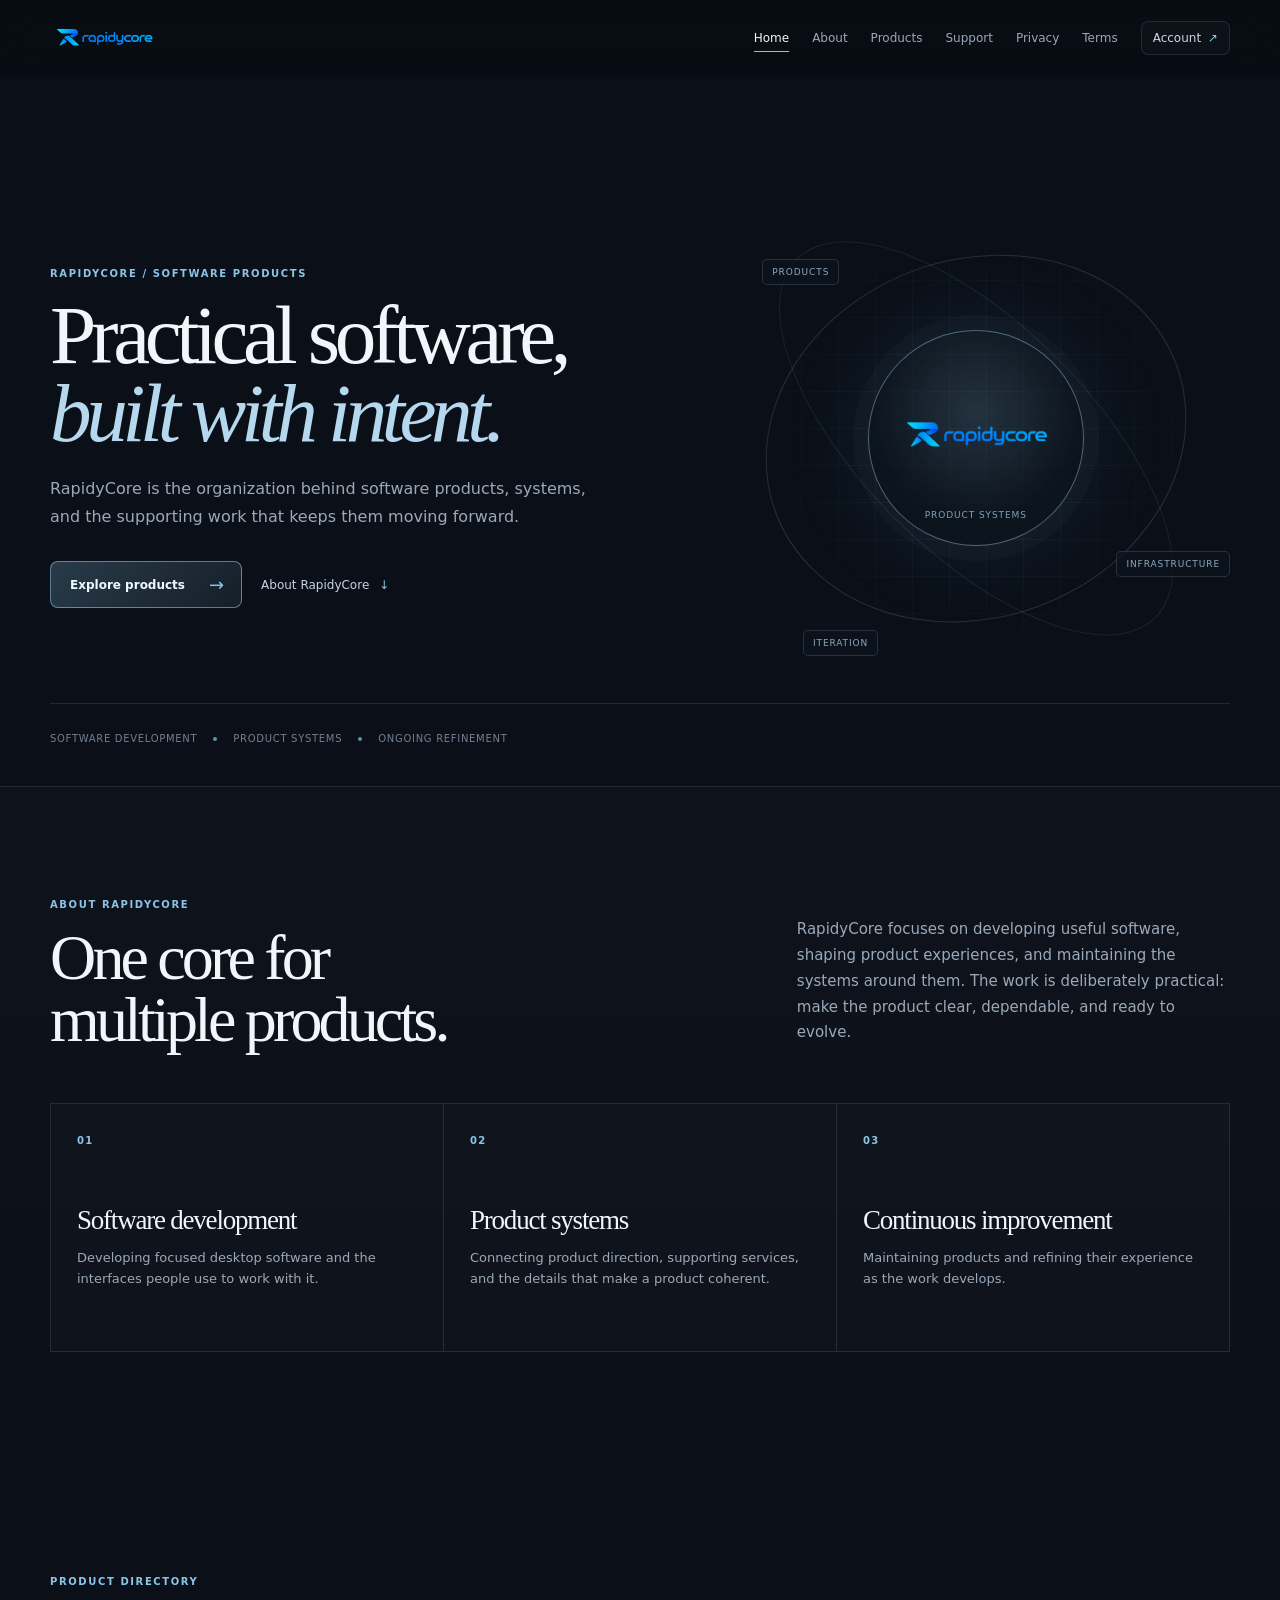
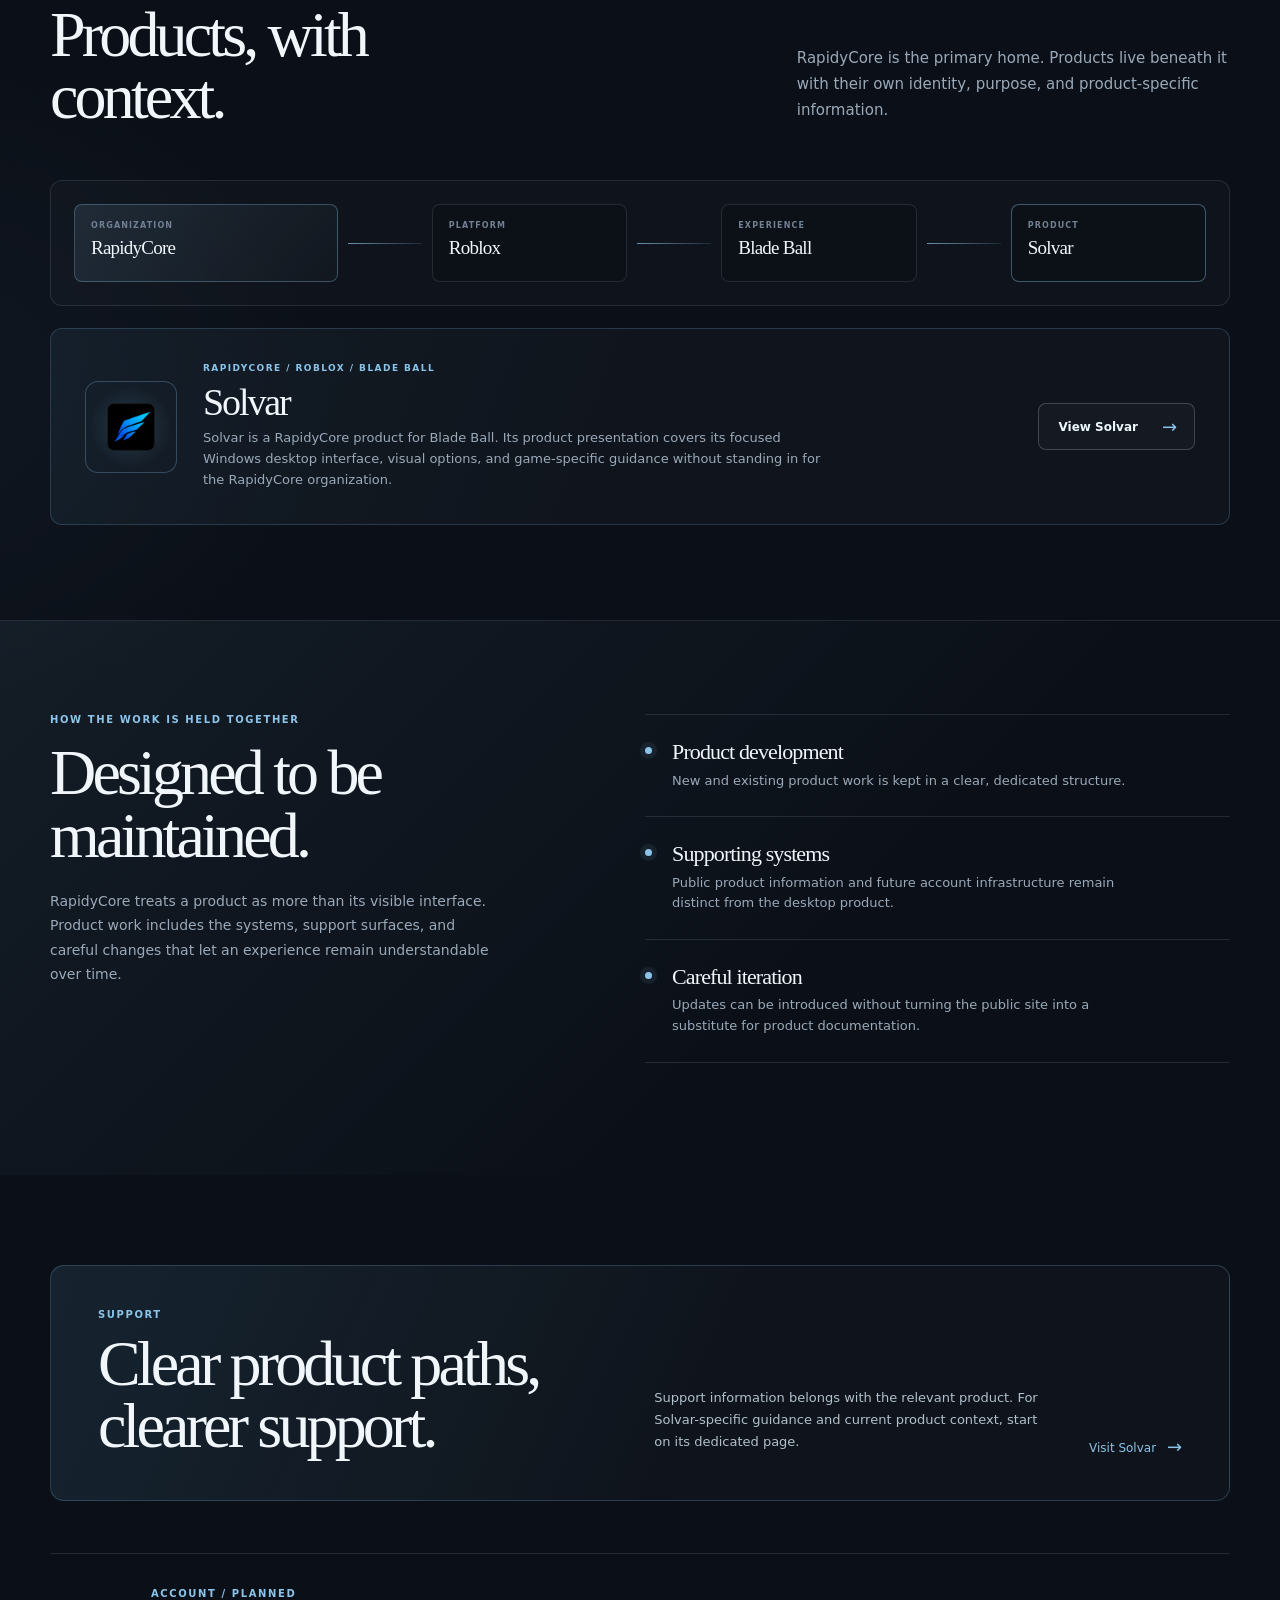
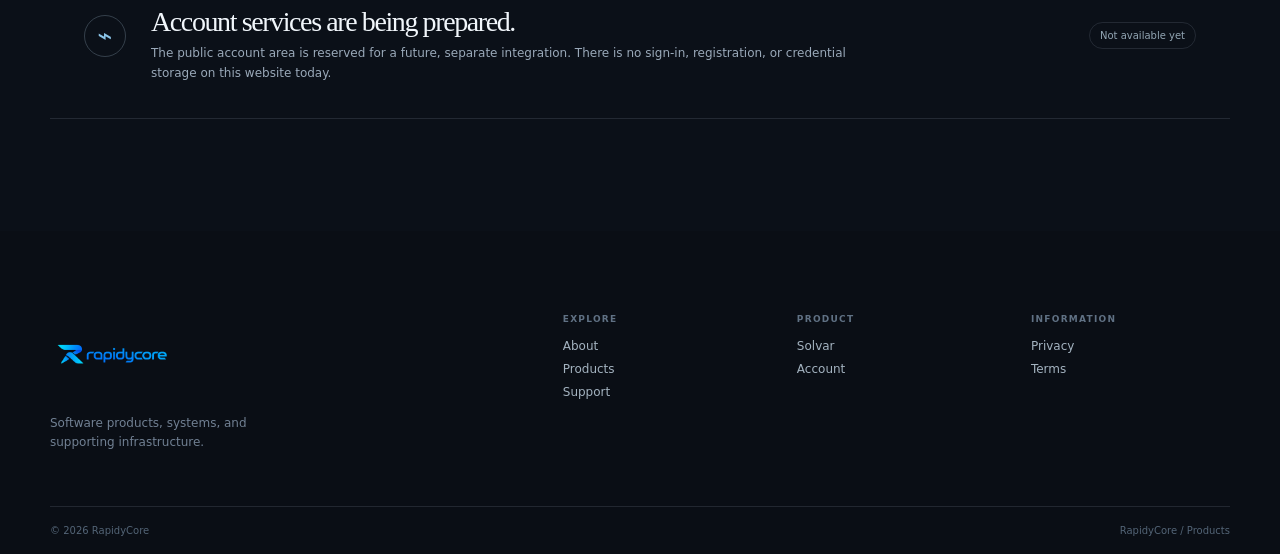
==== commit cba2307b: "Site update" ====
--- a/index.html
+++ b/index.html
@@ -3,60 +3,173 @@
 <head>
   <meta charset="utf-8">
   <meta name="viewport" content="width=device-width, initial-scale=1">
-  <meta name="description" content="Solvar — a refined Windows desktop utility, created by Rapidy.">
-  <meta property="og:title" content="Solvar — Created by Rapidy">
-  <meta property="og:description" content="A controlled, refined desktop experience by RapidyCore.">
-  <meta property="og:type" content="website">
-  <title>Solvar — Created by Rapidy</title>
+  <meta name="description" content="RapidyCore develops software products, systems, and supporting infrastructure.">
+  <title>RapidyCore — Software, products, and systems</title>
   <link rel="icon" href="assets/logo5.ico">
   <link rel="stylesheet" href="styles.css">
 </head>
-<body>
-  <div class="intro" id="intro" aria-hidden="true"><video class="intro-video" src="assets/Загрузка.mp4" autoplay muted playsinline></video><img src="assets/logo5.ico" alt=""><span>Solvar</span></div>
-  <a class="skip-link" href="#main" data-i18n="skip">Skip to content</a>
-  <header class="site-header">
+<body id="top">
+  <a class="skip-link" href="#main">Skip to content</a>
+
+  <header class="site-header" data-site-header>
     <div class="container header-inner">
-      <a class="brand" href="#top" aria-label="Solvar home"><img src="assets/logo5.ico" alt=""><span>Solvar</span></a>
-      <nav class="nav-links" aria-label="Primary navigation"><a href="#preview" data-i18n="nav.preview">Interactive Preview</a><a href="#features" data-i18n="nav.features">Features</a><a href="#access" data-i18n="nav.access">Access</a><a href="#faq">FAQ</a></nav>
-      <div class="header-actions"><button class="text-button" data-open-modal="login" data-i18n="nav.login">Log in</button><button class="button button-small" data-open-modal="register" data-i18n="nav.get">Get Solvar</button><div class="language-switcher" aria-label="Language selector"><button data-language="en" aria-label="English">EN</button><button data-language="uk" aria-label="Українська">UA</button><button data-language="ru" aria-label="Русский">RU</button></div></div>
+      <a class="brand-image brand-rapidycore" href="index.html" aria-label="RapidyCore home"><img src="assets/rapidycore.png" alt="RapidyCore"></a>
+      <button class="menu-toggle" type="button" aria-expanded="false" aria-controls="site-navigation" data-menu-toggle>
+        <span class="sr-only">Toggle navigation</span><i></i><i></i>
+      </button>
+      <nav class="nav-links" id="site-navigation" aria-label="Primary navigation" data-site-navigation>
+        <a href="index.html" aria-current="page">Home</a>
+        <a href="#about">About</a>
+        <a href="#products">Products</a>
+        <a href="#support">Support</a>
+        <a href="privacy.html">Privacy</a>
+        <a href="terms.html">Terms</a>
+        <a class="nav-account" href="#account">Account <span aria-hidden="true">↗</span></a>
+      </nav>
     </div>
   </header>
+
   <main id="main">
-    <section class="hero" id="top">
-      <video class="hero-cycle" src="assets/Цикл.mp4" autoplay muted loop playsinline aria-hidden="true"></video>
-      <img class="hero-logo-bg" src="assets/logo5.ico" alt="" aria-hidden="true">
-      <div class="ambient ambient-one"></div>
+    <section class="hero hero-core">
       <div class="container hero-layout">
-        <div class="hero-copy"><p class="eyebrow" data-i18n="hero.kicker">A RAPIDYCORE PRODUCT</p><h1 data-i18n-html="hero.title">Calm control.<br><em>Sharper rhythm.</em></h1><p class="hero-lead" data-i18n="hero.lead">Solvar is a refined Windows desktop utility with focused controls, customizable visuals, and a deliberately quiet interface.</p><div class="hero-actions"><a class="button" href="#access"><span data-i18n="hero.access">Explore access</span> <b>→</b></a><a class="button button-quiet" href="#preview" data-i18n="hero.preview">Interactive preview</a></div><div class="hero-meta"><span><b data-i18n="hero.hours">12 hours</b><i data-i18n="hero.free">free to explore</i></span><span data-i18n="hero.created">Created by Rapidy</span></div></div>
-        <div class="hero-orbit" aria-hidden="true"><div class="orbit-ring"></div><div class="orbit-dot"></div><div class="hero-insignia"><img src="assets/logo5.ico" alt=""></div><p>Solvar / <span>01</span></p></div>
+        <div class="hero-copy reveal">
+          <p class="eyebrow">RAPIDYCORE / SOFTWARE PRODUCTS</p>
+          <h1>Practical software,<br><em>built with intent.</em></h1>
+          <p class="hero-lead">RapidyCore is the organization behind software products, systems, and the supporting work that keeps them moving forward.</p>
+          <div class="hero-actions">
+            <a class="button" href="#products">Explore products <b>→</b></a>
+            <a class="text-link" href="#about">About RapidyCore <span>↓</span></a>
+          </div>
+        </div>
+        <div class="hero-system reveal" aria-label="RapidyCore product structure">
+          <div class="system-grid"></div>
+          <div class="system-orbit orbit-one"></div>
+          <div class="system-orbit orbit-two"></div>
+          <div class="system-core">
+            <img src="assets/rapidycore.png" alt="RapidyCore">
+            <small>Product systems</small>
+          </div>
+          <span class="system-label label-one">Products</span>
+          <span class="system-label label-two">Infrastructure</span>
+          <span class="system-label label-three">Iteration</span>
+        </div>
+      </div>
+      <div class="container hero-footnote reveal">
+        <span>Software development</span><i></i><span>Product systems</span><i></i><span>Ongoing refinement</span>
       </div>
     </section>
 
-    <section class="section preview-section" id="preview"><div class="container">
-      <div class="section-head split"><div><p class="eyebrow" data-i18n="preview.kicker">INTERACTIVE PREVIEW</p><h2 data-i18n="preview.title">The familiar surface.</h2></div><p data-i18n="preview.copy">A compact visual preview of Solvar. Explore the interface freely—only the theme changes the presentation.</p></div>
-      <div class="demo-shell" id="demo" data-theme="blue">
-        <div class="demo-topbar"><div class="demo-title"><img src="assets/logo5.ico" alt=""><strong>Solvar</strong></div><span>Created by Rapidy</span><div class="window-actions"><i></i><i></i></div></div>
-        <div class="demo-body">
-          <nav class="demo-nav" aria-label="Solvar preview sections"><button class="demo-tab active" data-tab="spam"><span>◉</span>Spam</button><button class="demo-tab" data-tab="afk"><span>◒</span>AFK</button><button class="demo-tab" data-tab="trigger"><span>◌</span>Trigger Bot</button><button class="demo-tab" data-tab="visuals"><span>▧</span>Visuals</button></nav>
-          <div class="demo-content">
-            <section class="demo-panel active" data-panel="spam"><div class="app-page-heading"><div><h3>Spam</h3><p>Configure timed LMB spam and rapid click features</p></div></div><div class="app-card"><div class="app-card-title"><h4>Timed LMB Spam</h4><span class="app-status">Disabled</span></div><div class="app-row"><label>Toggle key</label><button class="app-input">OemPlus</button><button class="app-set">Set…</button><label class="app-toggle"><input type="checkbox"><span>Enable</span></label></div><div class="app-row"><label>Delay</label><button class="app-input">2300</button><small>μs</small><small>ms</small></div><p class="app-help">Toggle spam on/off using the configured hotkey.</p></div><div class="app-card compact-card"><div class="app-card-title"><h4>Rapid Click <em>Preview</em></h4></div><div class="app-row"><label>Hotkey</label><button class="app-input">F</button><button class="app-set">Set</button><label class="app-toggle"><input type="checkbox"><span>Enable</span></label></div><p class="app-help">Repeatedly clicks while the assigned hotkey is held.</p></div></section>
-            <section class="demo-panel" data-panel="afk"><div class="app-page-heading"><div><h3>AFK</h3><p>Configure AFK (away-from-keyboard) automation settings</p></div></div><div class="app-card tall"><div class="app-card-title"><h4>AFK Mode</h4><span class="app-status">Stopped</span></div><div class="app-row"><label class="app-toggle"><input type="checkbox"><span>Enable</span></label></div><div class="app-info"><p>Current status: <b>Stopped</b></p><p>AFK interval: <button class="app-input">9</button> minutes</p><p>Last key sent: <b>Not sent yet</b></p></div><p class="app-help">AFK mode sends a periodic Space press to prevent idle disconnection.</p></div></section>
-            <section class="demo-panel" data-panel="trigger"><div class="app-page-heading"><div><h3>Trigger Bot</h3><p>Configure color-based trigger automation</p></div></div><div class="trigger-pair"><div class="app-card mini"><div class="app-card-title"><h4>Trigger Bot #1</h4><span class="app-status">Off</span></div><label class="app-toggle"><input type="checkbox"><span>Enable</span></label><div class="app-row"><label>Activation key</label><button class="app-input">XButton1</button><button class="app-set">Set…</button></div></div><div class="app-card mini"><div class="app-card-title"><h4>Trigger Bot #2</h4><span class="app-status">Off</span></div><label class="app-toggle"><input type="checkbox"><span>Enable</span></label><div class="app-row"><label>Activation key</label><button class="app-input">XButton2</button><button class="app-set">Set…</button></div></div></div><div class="app-card detection"><h4>Detection Settings</h4><div class="app-row"><label>Target color</label><button class="app-input">#2DFF00</button><i class="color-dot"></i></div><div class="app-row"><label>Scan size</label><input type="range" value="50"><output>50 px</output></div><div class="app-row"><label>Cooldown</label><input type="range" value="35"><output>600 ms</output></div><p class="app-help">Trigger Bot reacts to the configured color in the scanned area.</p></div></section>
-            <section class="demo-panel" data-panel="visuals"><div class="app-page-heading"><div><h3>Visuals</h3><p>Customize appearance and theme</p></div></div><div class="app-card"><h4>Theme</h4><div class="theme-list" role="radiogroup" aria-label="Theme selection"><button class="theme-choice active" data-theme-choice="blue" role="radio" aria-checked="true"><i class="swatch blue"></i><span>Blue</span><small>Default</small></button><button class="theme-choice" data-theme-choice="violet" role="radio" aria-checked="false"><i class="swatch violet"></i><span>Purple</span><small>Night</small></button><button class="theme-choice" data-theme-choice="green" role="radio" aria-checked="false"><i class="swatch green"></i><span>Green</span><small>Forest</small></button></div><p class="app-help">The selected theme changes the visual presentation immediately.</p></div><div class="app-card compact-card"><h4>Logo behavior</h4><label class="app-toggle"><input type="checkbox"><span>Show logo video overlay</span></label></div></section>
+    <section class="section section-about" id="about">
+      <div class="container">
+        <div class="section-head split reveal">
+          <div>
+            <p class="eyebrow">ABOUT RAPIDYCORE</p>
+            <h2>One core for<br>multiple products.</h2>
           </div>
+          <p>RapidyCore focuses on developing useful software, shaping product experiences, and maintaining the systems around them. The work is deliberately practical: make the product clear, dependable, and ready to evolve.</p>
+        </div>
+        <div class="capability-grid">
+          <article class="capability-card reveal">
+            <span>01</span>
+            <h3>Software development</h3>
+            <p>Developing focused desktop software and the interfaces people use to work with it.</p>
+          </article>
+          <article class="capability-card reveal">
+            <span>02</span>
+            <h3>Product systems</h3>
+            <p>Connecting product direction, supporting services, and the details that make a product coherent.</p>
+          </article>
+          <article class="capability-card reveal">
+            <span>03</span>
+            <h3>Continuous improvement</h3>
+            <p>Maintaining products and refining their experience as the work develops.</p>
+          </article>
         </div>
       </div>
-    </div></section>
+    </section>
 
-    <section class="section features" id="features"><div class="container"><div class="section-head"><p class="eyebrow" data-i18n="features.kicker">DESIGNED FOR FOCUS</p><h2 data-i18n="features.title">Everything, without the noise.</h2></div><div class="feature-grid"><article><span>01</span><h3>Spam</h3><p data-i18n="features.spam">Set a rhythm with timed LMB spam, an activation key, and a clear active state.</p></article><article><span>02</span><h3>AFK</h3><p data-i18n="features.afk">Keep a simple interval and status view close at hand when you need it.</p></article><article><span>03</span><h3>Trigger Bot</h3><p data-i18n="features.trigger">Tune color, scan size, tolerance, and cooldown from a deliberate control surface.</p></article><article><span>04</span><h3>Visuals</h3><p data-i18n="features.visuals">Choose a theme that matches your space, with a restrained palette that stays polished.</p></article></div></div></section>
+    <section class="section product-directory" id="products">
+      <div class="container">
+        <div class="section-head split reveal">
+          <div>
+            <p class="eyebrow">PRODUCT DIRECTORY</p>
+            <h2>Products, with<br>context.</h2>
+          </div>
+          <p>RapidyCore is the primary home. Products live beneath it with their own identity, purpose, and product-specific information.</p>
+        </div>
+        <div class="product-path reveal" aria-label="Product hierarchy">
+          <div class="path-node path-root"><span>Organization</span><strong>RapidyCore</strong></div>
+          <div class="path-line" aria-hidden="true"></div>
+          <div class="path-node"><span>Platform</span><strong>Roblox</strong></div>
+          <div class="path-line" aria-hidden="true"></div>
+          <div class="path-node"><span>Experience</span><strong>Blade Ball</strong></div>
+          <div class="path-line" aria-hidden="true"></div>
+          <div class="path-node path-product"><span>Product</span><strong>Solvar</strong></div>
+        </div>
+        <article class="product-feature reveal">
+          <div class="product-emblem"><img src="assets/logo5.ico" alt="Solvar logo"></div>
+          <div class="product-feature-copy">
+            <p class="eyebrow">RAPIDYCORE / ROBLOX / BLADE BALL</p>
+            <h3>Solvar</h3>
+            <p>Solvar is a RapidyCore product for Blade Ball. Its product presentation covers its focused Windows desktop interface, visual options, and game-specific guidance without standing in for the RapidyCore organization.</p>
+          </div>
+          <a class="button button-quiet" href="solvar.html">View Solvar <b>→</b></a>
+        </article>
+      </div>
+    </section>
 
-    <section class="section guide" id="guide"><div class="container"><div class="section-head split"><div><p class="eyebrow" data-i18n="guide.kicker">TRIGGER BOT GUIDE</p><h2 data-i18n="guide.title">Match the visible signal.</h2></div><p data-i18n="guide.copy">Set the Blade Ball highlight to the same color configured in Solvar’s Trigger Bot.</p></div><div class="guide-grid"><article><span>01</span><h3 data-i18n="guide.one">Open Blade Ball settings</h3><img src="assets/guide-game-settings.png" alt="Blade Ball settings"><p data-i18n="guide.onecopy">Click the gear icon in the top-right corner of Blade Ball.</p></article><article><span>02</span><h3 data-i18n="guide.two">Open “Цвет подсветки”</h3><img src="assets/guide-highlight-setting.png" alt="Highlight color setting"><p data-i18n="guide.twocopy">Select the highlight color setting shown in the game interface.</p></article><article><span>03</span><h3 data-i18n="guide.three">Set the same color</h3><img src="assets/guide-color-picker.png" alt="Color picker"><p data-i18n="guide.threecopy">Use the same color as the target color in Solvar Trigger Bot.</p></article></div><div class="state-grid"><article class="state-active"><div><p class="eyebrow" data-i18n="guide.active">TRIGGER REACTS</p><h3 data-i18n="guide.activeTitle">The target color matches.</h3><p data-i18n="guide.activeCopy">The required visual condition is present in the scan area.</p></div><img src="assets/guide-active-example.png" alt="Active trigger example"></article><article class="state-inactive"><div><p class="eyebrow" data-i18n="guide.inactive">TRIGGER DOES NOT REACT</p><h3 data-i18n="guide.inactiveTitle">The condition is absent.</h3><p data-i18n="guide.inactiveCopy">The configured visual match is not present.</p></div><img src="assets/guide-inactive-example.png" alt="Inactive trigger example"></article></div></div></section>
+    <section class="section section-reliability" id="reliability">
+      <div class="container reliability-layout">
+        <div class="reliability-copy reveal">
+          <p class="eyebrow">HOW THE WORK IS HELD TOGETHER</p>
+          <h2>Designed to be<br>maintained.</h2>
+          <p>RapidyCore treats a product as more than its visible interface. Product work includes the systems, support surfaces, and careful changes that let an experience remain understandable over time.</p>
+        </div>
+        <div class="reliability-list">
+          <article class="reveal"><span class="status-pip"></span><div><h3>Product development</h3><p>New and existing product work is kept in a clear, dedicated structure.</p></div></article>
+          <article class="reveal"><span class="status-pip"></span><div><h3>Supporting systems</h3><p>Public product information and future account infrastructure remain distinct from the desktop product.</p></div></article>
+          <article class="reveal"><span class="status-pip"></span><div><h3>Careful iteration</h3><p>Updates can be introduced without turning the public site into a substitute for product documentation.</p></div></article>
+        </div>
+      </div>
+    </section>
 
-    <section class="section trial"><div class="container trial-card"><div><p class="eyebrow" data-i18n="trial.kicker">BEGIN WITH TIME</p><h2 data-i18n="trial.title">12 hours to find your flow.</h2></div><p data-i18n="trial.copy">Your free trial starts on your first application launch or authorization—not at registration. Explore nearly all major functionality before choosing access.</p><a href="#access" class="arrow-link"><span data-i18n="trial.link">See access options</span> →</a></div></section>
-    <section class="section access" id="access"><div class="container"><div class="section-head split"><div><p class="eyebrow" data-i18n="access.kicker">ACCESS</p><h2 data-i18n="access.title">Choose your window.</h2></div><p data-i18n="access.copy">Flexible passes for the time you need. Access begins after your trial.</p></div><div class="plan-grid"><article class="plan"><p data-i18n="plans.quick">QUICK PASS</p><h3 data-i18n="plans.24">24 hours</h3><strong>$3</strong><button class="plan-link" data-open-modal="register"><span data-i18n="plans.get">Get access</span> →</button></article><article class="plan"><p data-i18n="plans.weekend">WEEKEND PASS</p><h3 data-i18n="plans.3">3 days</h3><strong>$6</strong><button class="plan-link" data-open-modal="register"><span data-i18n="plans.get">Get access</span> →</button></article><article class="plan featured"><p data-i18n="plans.weekly">WEEKLY PASS</p><h3 data-i18n="plans.7">7 days</h3><strong>$10–12</strong><button class="plan-link" data-open-modal="register"><span data-i18n="plans.get">Get access</span> →</button></article><article class="plan"><p data-i18n="plans.premium">PREMIUM PASS</p><h3 data-i18n="plans.30">30 days</h3><strong>$20–25</strong><button class="plan-link" data-open-modal="register"><span data-i18n="plans.get">Get access</span> →</button></article></div><div class="permanent"><img src="assets/logo5.ico" alt=""><div><p class="eyebrow" data-i18n="permanent.kicker">PERMANENT STATUS</p><h3 data-i18n="permanent.title">Granted, never sold.</h3><p data-i18n="permanent.copy">Admin, Tester, and Content Creator access is manually granted by the owner. These special statuses are permanent and separate from subscriptions.</p></div></div></div></section>
-    <section class="section faq" id="faq"><div class="container"><div class="section-head"><p class="eyebrow">FAQ</p><h2 data-i18n="faq.title">A few clear answers.</h2></div><div class="faq-list"><details><summary data-i18n-html="faq.q1">When does the trial start?<span>+</span></summary><p data-i18n="faq.a1">The 12-hour trial begins with first application launch or authorization, not when you register.</p></details><details><summary data-i18n-html="faq.q2">Can I create an account now?<span>+</span></summary><p data-i18n="faq.a2">The account interface is ready for upcoming integration. It does not create or store credentials yet.</p></details><details><summary data-i18n-html="faq.q3">Is the preview a real app?<span>+</span></summary><p data-i18n="faq.a3">No. It is a safe visual showcase. It has no Windows integration, automation, or connection to the desktop product.</p></details><details><summary data-i18n-html="faq.q4">Can permanent access be purchased?<span>+</span></summary><p data-i18n="faq.a4">No. Permanent statuses are individually granted and are not part of the subscription plans.</p></details></div></div></section>
+    <section class="section support-section" id="support">
+      <div class="container support-card reveal">
+        <div>
+          <p class="eyebrow">SUPPORT</p>
+          <h2>Clear product paths,<br>clearer support.</h2>
+        </div>
+        <p>Support information belongs with the relevant product. For Solvar-specific guidance and current product context, start on its dedicated page.</p>
+        <a class="arrow-link" href="solvar.html">Visit Solvar <span>→</span></a>
+      </div>
+    </section>
+
+    <section class="section account-section" id="account">
+      <div class="container account-card reveal">
+        <div class="account-icon" aria-hidden="true">⌁</div>
+        <div>
+          <p class="eyebrow">ACCOUNT / PLANNED</p>
+          <h2>Account services are being prepared.</h2>
+          <p>The public account area is reserved for a future, separate integration. There is no sign-in, registration, or credential storage on this website today.</p>
+        </div>
+        <span class="account-status">Not available yet</span>
+      </div>
+    </section>
   </main>
-  <footer class="site-footer"><div class="container footer-inner"><div><a class="brand" href="#top"><img src="assets/logo5.ico" alt=""><span>Solvar</span></a><p><span data-i18n="footer.created">Created by Rapidy</span><br><span data-i18n="footer.brand">A RapidyCore product</span></p></div><div class="footer-links"><a href="#preview" data-i18n="nav.preview">Interactive Preview</a><a href="#access" data-i18n="nav.access">Access</a><a href="privacy.html" data-i18n="footer.privacy">Privacy</a><a href="terms.html" data-i18n="footer.terms">Terms</a></div></div></footer>
-  <div class="modal-layer" id="modal-layer" hidden><div class="modal-backdrop" data-close-modal></div><section class="auth-modal" role="dialog" aria-modal="true" aria-labelledby="auth-title"><button class="modal-close" data-close-modal aria-label="Close">×</button><p class="eyebrow" id="auth-kicker">WELCOME BACK</p><h2 id="auth-title">Sign in to Solvar.</h2><p class="modal-copy" id="auth-copy">The account experience is being prepared for launch.</p><form id="auth-form" novalidate><div class="form-field username-field" hidden><label for="username" data-i18n="auth.username">Username</label><input id="username" autocomplete="username" placeholder="Your name"></div><div class="form-field"><label for="email" data-i18n="auth.email">Email</label><input id="email" type="email" autocomplete="email" placeholder="you@example.com"></div><div class="form-field"><label for="password" data-i18n="auth.password">Password</label><input id="password" type="password" autocomplete="current-password" placeholder="••••••••"></div><div class="form-field confirm-field" hidden><label for="confirm-password" data-i18n="auth.confirm">Confirm password</label><input id="confirm-password" type="password" autocomplete="new-password" placeholder="••••••••"></div><div class="form-row"><a href="#" class="forgot" data-i18n="auth.forgot">Forgot password?</a><button class="button" type="submit" id="auth-submit">Sign in →</button></div></form><p class="auth-switch"><span id="auth-switch-label">New to Solvar?</span> <button data-auth-view="register">Create an account</button></p><p class="form-message" id="form-message" aria-live="polite"></p></section></div>
+
+  <footer class="site-footer">
+    <div class="container footer-inner">
+      <div class="footer-brand">
+        <a class="brand-image brand-rapidycore" href="index.html"><img src="assets/rapidycore.png" alt="RapidyCore"></a>
+        <p>Software products, systems, and supporting infrastructure.</p>
+      </div>
+      <div class="footer-group"><span>Explore</span><a href="#about">About</a><a href="#products">Products</a><a href="#support">Support</a></div>
+      <div class="footer-group"><span>Product</span><a href="solvar.html">Solvar</a><a href="#account">Account</a></div>
+      <div class="footer-group"><span>Information</span><a href="privacy.html">Privacy</a><a href="terms.html">Terms</a></div>
+    </div>
+    <div class="container footer-bottom"><span>© <span data-current-year></span> RapidyCore</span><span>RapidyCore / Products</span></div>
+  </footer>
+
   <script src="app.js" defer></script>
-</body></html>
+</body>
+</html>
--- a/styles.css
+++ b/styles.css
@@ -1,16 +1,666 @@
-:root { color-scheme: dark; --ink:#090b10; --ink-2:#0e1118; --surface:#12161f; --surface-2:#171b25; --line:rgba(231,238,247,.10); --line-strong:rgba(231,238,247,.18); --text:#eef1f6; --soft:#a0a9b9; --accent:#86b9d6; --accent-rgb:134,185,214; --radius:18px; --container:1140px; --ease:cubic-bezier(.2,.8,.2,1); }
-*{box-sizing:border-box} html{scroll-behavior:smooth;scroll-padding-top:80px} body{margin:0;min-width:320px;background:var(--ink);color:var(--text);font:15px/1.55 Inter,"Segoe UI",Arial,sans-serif;letter-spacing:.005em;overflow-x:hidden} body:before{content:"";position:fixed;inset:0;z-index:-2;background:radial-gradient(ellipse 70% 42% at 78% -5%,rgba(77,105,136,.14),transparent 65%),radial-gradient(ellipse 52% 35% at 10% 50%,rgba(71,85,115,.07),transparent 70%),linear-gradient(135deg,#090b10,#0c0f16 50%,#090b10);pointer-events:none} a{color:inherit;text-decoration:none} button,input{font:inherit} button{color:inherit;cursor:pointer} button:focus-visible,a:focus-visible,input:focus-visible,summary:focus-visible{outline:2px solid var(--accent);outline-offset:3px}.container{width:min(calc(100% - 48px),var(--container));margin:auto}.skip-link{position:fixed;z-index:40;top:12px;left:12px;transform:translateY(-150%);background:var(--text);color:var(--ink);padding:8px 13px;border-radius:7px}.skip-link:focus{transform:translateY(0)}
-.site-header{position:sticky;z-index:20;top:0;border-bottom:1px solid rgba(231,238,247,.06);background:rgba(9,11,16,.8);backdrop-filter:blur(16px)}.header-inner{height:72px;display:flex;align-items:center;justify-content:space-between;gap:24px}.brand{display:inline-flex;align-items:center;gap:10px;font-weight:650;font-size:18px;letter-spacing:-.035em}.mark{height:25px;width:25px;position:relative;display:inline-grid;grid-auto-flow:column;align-items:center;gap:2px;overflow:hidden}.mark i{width:5px;border-radius:999px;background:var(--accent);display:block;transform:rotate(30deg)}.mark i:nth-child(1){height:10px;opacity:.52}.mark i:nth-child(2){height:19px}.mark i:nth-child(3){height:13px;opacity:.75}.nav-links{display:flex;gap:25px;color:var(--soft);font-size:13px}.nav-links a,.footer-links a{transition:color .2s}.nav-links a:hover,.footer-links a:hover{color:var(--text)}.header-actions{display:flex;align-items:center;gap:14px}.text-button{background:none;border:0;color:var(--soft);font-size:13px;padding:8px}.button{border:1px solid rgba(var(--accent-rgb),.5);border-radius:9px;padding:11px 16px;background:rgba(var(--accent-rgb),.11);color:#f4f8fb;font-size:13px;font-weight:600;display:inline-flex;gap:14px;align-items:center;justify-content:center;transition:background .25s var(--ease),border-color .25s var(--ease),transform .25s var(--ease)}.button:hover{background:rgba(var(--accent-rgb),.2);border-color:rgba(var(--accent-rgb),.8);transform:translateY(-1px)}.button-small{padding:8px 12px;font-size:12px}.button-quiet{background:rgba(255,255,255,.025);border-color:var(--line);color:#cbd1dc}.button-quiet:hover{background:rgba(255,255,255,.07);border-color:var(--line-strong)}
-.hero{position:relative;min-height:650px;display:flex;align-items:center;padding:110px 0 88px;overflow:hidden}.hero-cycle{position:absolute;inset:0;width:100%;height:100%;object-fit:cover;opacity:.12;mix-blend-mode:screen;pointer-events:none}.hero-layout{display:grid;grid-template-columns:1.03fr .97fr;align-items:center;gap:40px;position:relative}.hero-copy{position:relative;z-index:1}.eyebrow{margin:0 0 14px;color:var(--accent);font-size:10px;letter-spacing:.19em;font-weight:700}.hero h1,.section-head h2,.trial h2,.auth-modal h2{font-family:Georgia,"Times New Roman",serif;font-weight:400;letter-spacing:-.055em;line-height:.97;margin:0}.hero h1{font-size:clamp(53px,7vw,92px);max-width:680px}.hero h1 em{color:#a9b5c7;font-style:italic}.hero-lead{color:#b6bfce;max-width:500px;font-size:17px;line-height:1.65;margin:30px 0}.hero-actions{display:flex;gap:11px;flex-wrap:wrap}.hero-meta{display:flex;gap:28px;margin-top:44px;color:#8791a2;font-size:12px}.hero-meta b{display:block;color:#d9e0e9;font-size:13px;font-weight:550}.ambient{position:absolute;border-radius:50%;filter:blur(1px);pointer-events:none}.ambient-one{width:520px;height:520px;right:-80px;top:75px;background:radial-gradient(circle,rgba(var(--accent-rgb),.14),rgba(var(--accent-rgb),.025) 40%,transparent 68%)}.ambient-two{width:900px;height:500px;right:-260px;top:120px;border:1px solid rgba(var(--accent-rgb),.1);transform:rotate(-24deg);border-radius:48%}.hero-orbit{height:410px;position:relative;display:grid;place-items:center;color:#8d9caf}.orbit-ring{position:absolute;width:min(30vw,360px);height:min(30vw,360px);border:1px solid rgba(var(--accent-rgb),.22);border-radius:50%;box-shadow:inset 0 0 80px rgba(var(--accent-rgb),.025)}.orbit-ring:before,.orbit-ring:after{content:"";position:absolute;border:1px solid rgba(var(--accent-rgb),.12);border-radius:50%;inset:27px}.orbit-ring:after{inset:67px}.orbit-dot{position:absolute;width:7px;height:7px;background:var(--accent);border-radius:50%;top:23%;right:19%;box-shadow:0 0 18px rgba(var(--accent-rgb),.5)}.hero-insignia{position:relative;width:140px;height:140px;border-radius:50%;background:radial-gradient(circle at 35% 30%,rgba(var(--accent-rgb),.15),rgba(255,255,255,.025) 55%);border:1px solid rgba(var(--accent-rgb),.28);display:grid;place-items:center;box-shadow:0 24px 80px rgba(0,0,0,.36)}.hero-insignia .large{position:absolute;top:18px;left:21px;transform:scale(.65)}.hero-insignia strong{font:italic 76px Georgia;color:#dde5ed;font-weight:400}.hero-orbit p{position:absolute;bottom:15px;right:11%;font-size:10px;letter-spacing:.15em;text-transform:uppercase}.hero-orbit p span{color:var(--accent)}
-.section{padding:110px 0}.preview-section{padding-top:80px}.section-head{margin-bottom:42px;max-width:670px}.section-head h2,.trial h2{font-size:clamp(37px,4.4vw,60px)}.section-head>p:not(.eyebrow){color:var(--soft);margin:0;line-height:1.7}.section-head.split{max-width:none;display:flex;justify-content:space-between;gap:40px;align-items:end}.section-head.split>p{max-width:355px;padding-bottom:4px}
-.demo-shell{--demo-bg:#141923;--demo-panel:#191f2b;--demo-text:#e8edf3;--demo-soft:#8792a3;max-width:940px;margin:auto;border:1px solid rgba(231,238,247,.15);border-radius:15px;background:var(--demo-bg);overflow:hidden;box-shadow:0 30px 80px rgba(0,0,0,.4),0 0 0 1px rgba(255,255,255,.015) inset;transition:--accent .4s}.demo-shell[data-theme="violet"]{--accent:#a99be2;--accent-rgb:169,155,226;--demo-bg:#171520;--demo-panel:#211d2b}.demo-shell[data-theme="ember"]{--accent:#d5a27b;--accent-rgb:213,162,123;--demo-bg:#1b1715;--demo-panel:#29211d}.demo-topbar{height:44px;padding:0 15px;display:flex;align-items:center;justify-content:space-between;border-bottom:1px solid rgba(231,238,247,.08);color:#9ca7b7;font-size:11px}.demo-title{display:flex;align-items:center;gap:7px;color:var(--demo-text);font-size:13px}.demo-mark{transform:scale(.7);transform-origin:left}.window-actions{display:flex;gap:6px}.window-actions i{display:block;width:7px;height:7px;border-radius:50%;background:rgba(255,255,255,.13)}.demo-body{display:grid;grid-template-columns:155px 1fr;min-height:345px}.demo-nav{padding:15px 9px;border-right:1px solid rgba(231,238,247,.08);display:flex;flex-direction:column;gap:3px}.demo-tab{border:0;border-radius:7px;padding:8px 10px;text-align:left;background:transparent;color:#99a4b5;font-size:12px;transition:.22s}.demo-tab span{display:inline-block;width:22px;color:#778292}.demo-tab:hover{color:#dce3ea}.demo-tab.active{background:rgba(var(--accent-rgb),.12);color:#ecf3f8}.demo-tab.active span{color:var(--accent)}.demo-nav small{margin:auto 10px 4px;color:#596373;font-size:8px;letter-spacing:.12em}.demo-content{padding:24px 28px}.demo-panel{display:none}.demo-panel.active{display:block;animation:panel-in .3s var(--ease)}@keyframes panel-in{from{opacity:0;transform:translateY(4px)}to{opacity:1;transform:none}}.panel-heading{display:flex;align-items:start;justify-content:space-between;margin-bottom:23px}.panel-heading p{font-size:9px;letter-spacing:.16em;color:var(--accent);font-weight:700;margin:0 0 4px}.panel-heading h3{font-size:19px;letter-spacing:-.03em;margin:0;font-weight:550}.toggle input{position:absolute;opacity:0}.toggle span{display:block;width:32px;height:18px;border:1px solid rgba(255,255,255,.13);border-radius:20px;background:#222936;position:relative;transition:.22s}.toggle span:after{content:"";position:absolute;width:12px;height:12px;top:2px;left:2px;border-radius:50%;background:#8490a1;transition:.22s}.toggle input:checked+span{background:rgba(var(--accent-rgb),.27);border-color:rgba(var(--accent-rgb),.5)}.toggle input:checked+span:after{left:16px;background:var(--accent)}.control-grid{display:grid;grid-template-columns:1fr 1fr;gap:16px}.control label{display:block;margin-bottom:7px;color:var(--demo-soft);font-size:10px}.key-control,.status-field{height:37px;width:100%;border:1px solid rgba(255,255,255,.09);border-radius:7px;background:rgba(6,9,14,.22);padding:0 10px;color:#d8e0e8;text-align:left;font-size:12px}.key-control small{float:right;color:var(--accent);font-size:14px}.range-line{height:37px;padding:0 9px;display:flex;align-items:center;gap:9px;border:1px solid rgba(255,255,255,.09);border-radius:7px;background:rgba(6,9,14,.22)}input[type=range]{appearance:none;width:100%;height:3px;background:rgba(255,255,255,.15);border-radius:4px;accent-color:var(--accent)}input[type=range]::-webkit-slider-thumb{appearance:none;width:10px;height:10px;background:var(--accent);border-radius:50%}.range-line output{min-width:37px;color:var(--accent);font-size:9px}.soft-card{margin-top:20px;padding:13px 15px;background:rgba(255,255,255,.03);border:1px solid rgba(255,255,255,.055);border-radius:8px;display:flex;align-items:center;gap:9px;font-size:10px;color:#8e9bad}.soft-card b{margin-left:auto;color:#dbe3ec;font-weight:500}.status-dot{display:inline-block;width:6px;height:6px;background:var(--accent);border-radius:50%;margin-right:5px}.quiet-note{margin-top:20px;padding:12px;border-left:1px solid rgba(var(--accent-rgb),.5);color:#8590a1;background:rgba(var(--accent-rgb),.04);font-size:11px}.status-field{display:flex;align-items:center}.trigger-layout{display:grid;grid-template-columns:150px 1fr;gap:20px}.target-display{min-height:171px;display:grid;place-content:center;text-align:center;background:radial-gradient(circle at center,rgba(var(--accent-rgb),.11),transparent 63%),rgba(255,255,255,.022);border:1px solid rgba(255,255,255,.055);border-radius:9px}.target-display>span{width:38px;height:38px;border-radius:11px;margin:auto;background:#87b8d8;border:2px solid rgba(255,255,255,.4);box-shadow:0 0 0 7px rgba(135,184,216,.1)}.target-display p{font-size:10px;line-height:1.5;color:#8996a7}.target-display b{color:#d8e1ea;font-weight:500}.trigger-controls{display:grid;grid-template-columns:1fr 1fr;gap:12px}.theme-list{display:grid;gap:8px}.theme-choice{display:grid;grid-template-columns:20px 1fr auto;align-items:center;gap:9px;border:1px solid rgba(255,255,255,.07);border-radius:7px;background:rgba(255,255,255,.018);padding:10px;text-align:left;color:#c9d2dc;font-size:11px}.theme-choice.active{border-color:rgba(var(--accent-rgb),.42);background:rgba(var(--accent-rgb),.08)}.theme-choice small{color:#748092;font-size:9px}.swatch{width:13px;height:13px;border-radius:50%;display:block}.azure{background:#86b9d6}.violet{background:#a99be2}.ember{background:#d5a27b}.theme-live{font-size:9px;color:var(--accent);border:1px solid rgba(var(--accent-rgb),.3);padding:3px 6px;border-radius:5px}
-.features{background:linear-gradient(180deg,transparent,rgba(255,255,255,.018),transparent)}.feature-grid{display:grid;grid-template-columns:repeat(4,1fr);border-top:1px solid var(--line);border-left:1px solid var(--line)}.feature-grid article{padding:25px 21px;border-right:1px solid var(--line);border-bottom:1px solid var(--line);min-height:218px}.feature-grid span{color:var(--accent);font-size:10px;letter-spacing:.12em}.feature-grid h3{font:400 27px Georgia;margin:42px 0 8px;letter-spacing:-.04em}.feature-grid p{color:var(--soft);font-size:13px;line-height:1.6;margin:0}.trial{padding:80px 0}.trial-card{border:1px solid rgba(var(--accent-rgb),.16);border-radius:var(--radius);padding:45px 50px;background:linear-gradient(115deg,rgba(var(--accent-rgb),.095),rgba(255,255,255,.025) 45%,rgba(255,255,255,.012));display:grid;grid-template-columns:1.1fr 1fr auto;gap:38px;align-items:center}.trial-card>p{color:#abb5c4;margin:0;font-size:13px}.arrow-link{font-size:13px;white-space:nowrap;color:var(--accent)}.arrow-link span{padding-left:8px}.access{padding-top:50px}.plan-grid{display:grid;grid-template-columns:repeat(4,1fr);gap:10px}.plan{min-height:240px;display:flex;flex-direction:column;padding:23px;border:1px solid var(--line);border-radius:10px;background:rgba(255,255,255,.022)}.plan.featured{border-color:rgba(var(--accent-rgb),.32);background:rgba(var(--accent-rgb),.06)}.plan p{color:var(--accent);font-size:9px;font-weight:700;letter-spacing:.15em;margin:0 0 29px}.plan h3{font:400 22px Georgia;margin:0 0 6px;letter-spacing:-.035em}.plan strong{font-size:18px;font-weight:500;color:#c8d5df}.plan-link{background:none;border:0;border-top:1px solid var(--line);margin-top:auto;padding:13px 0 0;text-align:left;color:#a9b5c4;font-size:12px}.plan-link span{float:right;color:var(--accent)}.permanent{margin-top:44px;display:flex;gap:20px;padding:27px;border-top:1px solid var(--line);border-bottom:1px solid var(--line)}.permanent>.mark{margin-top:4px}.permanent h3{font:400 25px Georgia;margin:0 0 6px;letter-spacing:-.04em}.permanent p:not(.eyebrow){max-width:550px;color:var(--soft);font-size:13px;margin:0}.faq{padding-top:70px}.faq-list{max-width:800px}.faq-list details{border-top:1px solid var(--line);padding:0}.faq-list details:last-child{border-bottom:1px solid var(--line)}.faq-list summary{list-style:none;padding:20px 0;cursor:pointer;font-size:15px}.faq-list summary::-webkit-details-marker{display:none}.faq-list summary span{float:right;color:var(--accent);font-size:20px;line-height:.8;transition:transform .2s}.faq-list details[open] summary span{transform:rotate(45deg)}.faq-list details p{max-width:660px;margin:0;padding:0 0 20px;color:var(--soft);font-size:13px}.site-footer{border-top:1px solid var(--line);padding:38px 0;background:rgba(0,0,0,.13)}.footer-inner{display:flex;justify-content:space-between;gap:30px;align-items:end}.footer-inner p{color:#778192;font-size:11px;line-height:1.6;margin:10px 0 0}.footer-inner p span{color:#535d6c}.footer-links{display:flex;gap:19px;flex-wrap:wrap;color:#8f99a8;font-size:12px}
-.intro{position:fixed;z-index:100;inset:0;background:#090b10;display:grid;place-content:center;gap:12px;text-align:center;overflow:hidden;transition:opacity .65s var(--ease),visibility .65s}.intro-video{position:absolute;inset:0;width:100%;height:100%;object-fit:cover;opacity:.32;mix-blend-mode:screen}.intro span,.intro-mark{position:relative}.intro span{font:400 26px Georgia;letter-spacing:-.04em}.intro-mark{height:42px;width:42px;margin:auto;display:flex;align-items:center;justify-content:center;gap:3px}.intro-mark i{background:var(--accent);width:7px;border-radius:20px;animation:cycle 1.2s ease-in-out infinite}.intro-mark i:nth-child(1){height:15px;animation-delay:-.28s}.intro-mark i:nth-child(2){height:33px;animation-delay:-.14s}.intro-mark i:nth-child(3){height:22px}.intro.done{opacity:0;visibility:hidden}@keyframes cycle{50%{transform:scaleY(.45);opacity:.45}}.modal-layer{position:fixed;z-index:50;inset:0;display:grid;place-items:center;padding:20px}.modal-layer[hidden]{display:none}.modal-backdrop{position:absolute;inset:0;background:rgba(3,4,7,.7);backdrop-filter:blur(8px)}.auth-modal{width:min(100%,430px);z-index:1;position:relative;padding:33px;border:1px solid var(--line-strong);background:#141923;border-radius:15px;box-shadow:0 28px 100px rgba(0,0,0,.55)}.modal-close{position:absolute;right:13px;top:10px;border:0;background:none;color:#9da8b7;font-size:24px}.auth-modal h2{font-size:38px}.modal-copy{font-size:13px;color:var(--soft);margin:13px 0 23px}.form-field{margin:13px 0}.form-field label{display:block;margin-bottom:6px;color:#adb7c5;font-size:11px}.form-field input{display:block;width:100%;padding:11px 12px;border-radius:7px;border:1px solid rgba(255,255,255,.1);background:#0d1017;color:var(--text)}.form-row{margin-top:22px;display:flex;align-items:center;justify-content:space-between;gap:16px}.forgot{font-size:11px;color:#9ca9ba}.auth-switch{margin:22px 0 0;color:#8994a5;font-size:12px}.auth-switch button{border:0;background:none;color:var(--accent);padding:0;font-size:12px}.form-message{min-height:18px;margin:13px 0 0;color:var(--accent);font-size:11px}
-.legal-intro{padding:105px 0 65px}.legal-intro h1{font:400 clamp(50px,6vw,80px)/.98 Georgia;letter-spacing:-.055em;margin:0}.legal-intro>div>p:not(.eyebrow){max-width:570px;color:var(--soft);font-size:15px;margin:22px 0 0}.legal-content{padding:60px 0 110px;background:rgba(255,255,255,.018);border-top:1px solid var(--line)}.legal-copy{max-width:760px;margin:0 auto}.legal-copy article{padding:0 0 25px;margin-bottom:25px;border-bottom:1px solid var(--line)}.legal-copy h2{font:400 27px Georgia;letter-spacing:-.04em;margin:0 0 7px}.legal-copy article p,.legal-note{margin:0;color:var(--soft);font-size:13px}.legal-note{margin-top:34px;color:#778192}
-@media(max-width:800px){.header-inner{height:64px}.nav-links{display:none}.hero{min-height:unset;padding:100px 0 66px}.hero-layout{grid-template-columns:1fr}.hero-orbit{height:250px;grid-row:1}.hero-copy{grid-row:2}.hero-orbit p{right:2%;bottom:0}.orbit-ring{width:225px;height:225px}.section{padding:75px 0}.section-head.split,.trial-card{display:block}.section-head.split>p{margin-top:18px}.demo-body{grid-template-columns:1fr}.demo-nav{border-right:0;border-bottom:1px solid rgba(231,238,247,.08);padding:7px;flex-direction:row;overflow:auto}.demo-tab{padding:8px;white-space:nowrap}.demo-tab span{display:none}.demo-nav small{display:none}.demo-content{padding:20px}.feature-grid,.plan-grid{grid-template-columns:repeat(2,1fr)}.trial-card{padding:32px}.trial-card>p{margin:19px 0}.permanent{padding:21px}.footer-inner{align-items:start;flex-direction:column}.trigger-layout{grid-template-columns:115px 1fr}}@media(max-width:520px){.container{width:min(calc(100% - 30px),var(--container))}.header-actions .text-button{display:none}.hero h1{font-size:52px}.hero-meta{gap:18px}.control-grid,.trigger-controls{grid-template-columns:1fr}.trigger-layout{grid-template-columns:1fr}.target-display{min-height:100px}.feature-grid,.plan-grid{grid-template-columns:1fr}.demo-topbar>span{display:none}.demo-shell{margin:0 -2px}.section-head h2,.trial h2{font-size:39px}.trial-card{padding:26px}.permanent{gap:13px}.auth-modal{padding:26px 20px}.form-row{align-items:flex-start;flex-direction:column}.footer-links{gap:12px}}@media(prefers-reduced-motion:reduce){*,*:before,*:after{animation-duration:.01ms!important;transition-duration:.01ms!important;scroll-behavior:auto!important}.intro{display:none}}
-
-.brand img,.demo-title img,.permanent>img{width:26px;height:26px;object-fit:contain;border-radius:6px}.language-switcher{display:flex;gap:3px;margin-left:2px;padding:3px;border:1px solid var(--line);border-radius:8px;background:rgba(255,255,255,.025)}.language-switcher button{border:0;border-radius:5px;background:transparent;color:#8792a2;font-size:9px;font-weight:700;letter-spacing:.06em;padding:5px 6px}.language-switcher button.active{color:#e9f4fb;background:rgba(var(--accent-rgb),.17)}.hero-logo-bg{position:absolute;width:min(22vw,245px);height:auto;object-fit:contain;right:12%;top:34%;transform:translateY(-50%);opacity:.045;filter:grayscale(1) contrast(.85);pointer-events:none}.hero-orbit{z-index:1}.hero-insignia{width:118px;height:118px;overflow:hidden}.hero-insignia img{width:64px;height:64px;object-fit:contain}.hero-insignia .large{display:none}.hero-cycle{display:none}.intro img{width:38px;height:38px;object-fit:contain;position:relative;margin:auto}.intro-video{opacity:.16}
-.demo-shell{--demo-bg:#0e1723;--demo-panel:rgba(28,43,61,.78);border-radius:13px;border-color:rgba(103,169,211,.26);background:linear-gradient(132deg,#0d1722 0%,#121a29 55%,#101a25 100%);box-shadow:0 28px 85px rgba(0,0,0,.45),inset 0 1px 0 rgba(255,255,255,.035)}.demo-shell:before{content:"";position:absolute;inset:44px 0 0;pointer-events:none;background:radial-gradient(ellipse 38% 64% at 75% 0%,rgba(var(--accent-rgb),.23),transparent 72%),radial-gradient(ellipse 38% 55% at 34% 92%,rgba(var(--accent-rgb),.13),transparent 68%);opacity:.8}.demo-shell{position:relative}.demo-topbar,.demo-body{position:relative}.demo-topbar{height:48px;padding:0 18px;border-bottom-color:rgba(79,184,234,.26);background:rgba(8,14,22,.55)}.demo-title{font-family:Georgia,serif;font-size:16px}.demo-title img{width:25px;height:25px}.window-actions i:first-child{width:12px;height:1px;border-radius:0;background:#acbac8}.window-actions i:last-child{width:10px;height:10px;border:1px solid #acbac8;background:transparent}.demo-body{grid-template-columns:185px 1fr;min-height:414px}.demo-nav{padding:16px 13px;background:rgba(9,18,30,.52);border-right-color:rgba(72,171,218,.23);gap:7px}.demo-tab{padding:13px 14px;border-radius:9px;color:#bbc6d3;font-size:14px}.demo-tab span{width:35px;color:#e8f2fa}.demo-tab.active{background:rgba(93,123,162,.14);color:#f6f8fb;box-shadow:inset 3px 0 var(--accent)}.demo-content{padding:24px 28px}.app-page-heading{margin-bottom:18px}.app-page-heading h3{margin:0;font-size:27px;line-height:1.1;font-weight:650;letter-spacing:-.04em}.app-page-heading p{margin:5px 0 0;color:#b6c5d3;font-size:13px}.app-card{padding:18px 20px;margin-bottom:12px;border:1px solid rgba(99,157,194,.22);border-radius:12px;background:linear-gradient(110deg,rgba(29,51,70,.84),rgba(19,29,44,.65));box-shadow:0 9px 24px rgba(0,0,0,.13)}.app-card.compact-card{padding-block:15px}.app-card.tall{min-height:237px}.app-card h4{margin:0 0 13px;font-size:16px;color:#d9e2eb}.app-card-title{display:flex;justify-content:space-between;align-items:start;margin-bottom:15px}.app-card-title h4{margin:0}.app-card-title h4 em{padding:3px 6px;margin-left:5px;border:1px solid rgba(var(--accent-rgb),.37);border-radius:5px;color:var(--accent);font-style:normal;font-size:9px;font-weight:500}.app-status{border:1px solid rgba(224,103,113,.63);border-radius:5px;padding:3px 7px;color:#cc747e;font-size:10px}.app-row{display:flex;align-items:center;gap:8px;margin:9px 0;color:#b4c1ce;font-size:12px}.app-row>label:not(.app-toggle){width:80px}.app-input,.app-set{height:35px;border:1px solid rgba(99,153,193,.28);border-radius:7px;padding:0 11px;background:rgba(7,17,29,.65);color:var(--accent);font-size:12px}.app-set{min-width:81px;background:rgba(55,107,150,.22);color:#ced9e4}.app-row small{color:#9aaabd}.app-toggle{display:inline-flex;align-items:center;border:1px solid rgba(92,151,192,.34);border-radius:8px;overflow:hidden;background:rgba(6,15,27,.55)}.app-toggle input{position:absolute;opacity:0}.app-toggle span{min-width:96px;padding:9px 16px;color:#dce5ed;font-size:12px;text-align:center;background:linear-gradient(90deg,rgba(var(--accent-rgb),.65),rgba(var(--accent-rgb),.22));font-weight:650}.app-help{margin:13px 0 0;color:#93a3b4;font-size:10px}.app-info{margin-top:16px;color:#a7b6c6;font-size:12px}.app-info p{margin:8px 0}.app-info b{color:var(--accent)}.app-info .app-input{margin:0 4px}.trigger-pair{display:grid;grid-template-columns:1fr 1fr;gap:12px}.app-card.mini{padding:15px;min-height:129px}.mini .app-row{margin-bottom:0}.mini .app-row>label{width:76px}.detection{margin-top:12px}.detection input{width:160px}.detection output{color:var(--accent);font-size:10px}.color-dot{width:21px;height:21px;border-radius:3px;background:#2dce55;box-shadow:0 0 10px rgba(45,206,85,.25)}.theme-list{gap:7px}.theme-choice{padding:10px 12px;background:rgba(8,18,29,.38)}.swatch.blue{background:#62a8d4}.swatch.green{background:#70a982}.theme-choice.active{border-color:rgba(var(--accent-rgb),.6);box-shadow:0 0 0 1px rgba(var(--accent-rgb),.18) inset}
-.demo-shell[data-theme="green"]{--accent:#70a982;--accent-rgb:112,169,130;--demo-bg:#111b17;--demo-panel:#1b2a22}.demo-shell[data-theme="blue"]{--accent:#86b9d6;--accent-rgb:134,185,214}
-.guide{padding-top:90px;background:linear-gradient(180deg,transparent,rgba(255,255,255,.015),transparent)}.guide-grid{display:grid;grid-template-columns:repeat(3,1fr);gap:13px}.guide-grid article{padding:19px;border:1px solid var(--line);border-radius:11px;background:rgba(255,255,255,.018)}.guide-grid span{color:var(--accent);font-size:10px;font-weight:700;letter-spacing:.13em}.guide-grid h3{margin:25px 0 13px;font:400 24px Georgia;letter-spacing:-.04em}.guide-grid img{width:100%;height:180px;object-fit:cover;object-position:top;border-radius:7px;border:1px solid rgba(255,255,255,.07)}.guide-grid p{margin:13px 0 0;color:var(--soft);font-size:12px;line-height:1.55}.state-grid{display:grid;grid-template-columns:1fr 1fr;gap:13px;margin-top:14px}.state-grid article{overflow:hidden;display:grid;grid-template-columns:.95fr 1.05fr;align-items:center;border:1px solid var(--line);border-radius:11px;background:rgba(255,255,255,.018)}.state-grid article>div{padding:21px}.state-grid h3{font:400 25px Georgia;letter-spacing:-.04em;margin:0 0 8px}.state-grid p:not(.eyebrow){color:var(--soft);font-size:12px;margin:0}.state-grid img{width:100%;height:185px;object-fit:cover}.state-active{border-color:rgba(95,185,128,.28)!important}.state-active .eyebrow{color:#79b98e}.state-inactive{border-color:rgba(202,115,122,.25)!important}.state-inactive .eyebrow{color:#bd7980}
-@media(max-width:800px){.language-switcher{margin-left:0}.hero-logo-bg{width:220px;right:8%;top:21%;opacity:.04}.demo-body{grid-template-columns:1fr}.demo-nav{overflow-x:auto;flex-direction:row;padding:7px 8px;border-right:0;border-bottom:1px solid rgba(72,171,218,.23)}.demo-tab{padding:9px 11px;font-size:12px;white-space:nowrap}.demo-tab span{display:none}.trigger-pair{grid-template-columns:1fr}.guide-grid{grid-template-columns:1fr}.guide-grid img{height:220px}.state-grid{grid-template-columns:1fr}.guide{padding-top:72px}}@media(max-width:560px){.header-actions{gap:6px}.language-switcher{display:none}.demo-content{padding:17px}.app-page-heading h3{font-size:23px}.app-card{padding:14px}.app-row{flex-wrap:wrap}.app-row>label:not(.app-toggle){width:100%}.app-toggle span{min-width:83px}.app-set{min-width:64px}.state-grid article{grid-template-columns:1fr}.state-grid img{height:170px;grid-row:1}.guide-grid img{height:170px}.hero-logo-bg{display:none}}
+:root {
+  --ink: #f1f6fb;
+  --muted: #9aa9b9;
+  --soft: #718093;
+  --surface: #0b1018;
+  --surface-raised: #101823;
+  --surface-card: rgba(255, 255, 255, .032);
+  --line: rgba(205, 223, 240, .12);
+  --line-strong: rgba(188, 218, 242, .23);
+  --accent: #8bc4e8;
+  --accent-soft: rgba(139, 196, 232, .14);
+  --serif: Georgia, "Times New Roman", serif;
+  --sans: Inter, ui-sans-serif, system-ui, -apple-system, BlinkMacSystemFont, "Segoe UI", sans-serif;
+  --container: 1180px;
+  --ease: cubic-bezier(.2, .8, .2, 1);
+}
+
+* { box-sizing: border-box; }
+html { background: #080c12; scroll-behavior: smooth; }
+body {
+  min-width: 320px;
+  margin: 0;
+  color: var(--ink);
+  background:
+    radial-gradient(800px 520px at 79% -10%, rgba(77, 139, 184, .13), transparent 64%),
+    radial-gradient(680px 510px at -9% 53%, rgba(82, 111, 153, .08), transparent 66%),
+    var(--surface);
+  font-family: var(--sans);
+  -webkit-font-smoothing: antialiased;
+  text-rendering: optimizeLegibility;
+}
+a { color: inherit; text-decoration: none; }
+button { font: inherit; }
+img, video { max-width: 100%; }
+main { overflow: hidden; }
+section[id] { scroll-margin-top: 92px; }
+
+.container { width: min(calc(100% - 64px), var(--container)); margin: 0 auto; }
+.sr-only {
+  position: absolute; width: 1px; height: 1px; padding: 0; margin: -1px;
+  overflow: hidden; clip: rect(0, 0, 0, 0); white-space: nowrap; border: 0;
+}
+.skip-link {
+  position: fixed; z-index: 100; left: 16px; top: 14px; padding: 10px 13px;
+  border-radius: 8px; background: var(--ink); color: #071018; font-size: 13px;
+  transform: translateY(-160%); transition: transform .2s var(--ease);
+}
+.skip-link:focus { transform: translateY(0); outline: 3px solid var(--accent); outline-offset: 3px; }
+
+.site-header {
+  position: sticky; z-index: 30; top: 0;
+  border-bottom: 1px solid transparent;
+  background: rgba(8, 12, 18, .72);
+  backdrop-filter: blur(16px);
+  transition: border-color .25s var(--ease), background .25s var(--ease);
+}
+.site-header.is-scrolled { border-color: var(--line); background: rgba(8, 12, 18, .9); }
+.header-inner { min-height: 76px; display: flex; align-items: center; gap: 30px; }
+.brand { display: inline-flex; align-items: center; gap: 10px; width: max-content; color: var(--ink); font: 500 19px/1 var(--serif); letter-spacing: -.045em; }
+.brand-image { display: inline-flex; align-items: center; width: max-content; }
+.brand-image img { display: block; width: auto; height: 32px; max-width: min(180px, 40vw); object-fit: contain; }
+.site-header .brand-rapidycore img { height: 72px; max-width: min(250px, 48vw); }
+.site-footer .brand-rapidycore img { height: 82px; max-width: min(270px, 58vw); }
+.core-mark { display: inline-flex; width: 22px; height: 24px; gap: 3px; align-items: center; justify-content: center; }
+.core-mark i { display: block; width: 4px; border-radius: 4px; background: var(--accent); box-shadow: 0 0 15px rgba(139, 196, 232, .22); }
+.core-mark i:nth-child(1) { height: 10px; opacity: .6; }
+.core-mark i:nth-child(2) { height: 20px; }
+.core-mark i:nth-child(3) { height: 14px; opacity: .8; }
+.nav-links { display: flex; align-items: center; gap: 23px; margin-left: auto; color: var(--muted); font-size: 12px; }
+.nav-links a { position: relative; transition: color .2s var(--ease); }
+.nav-links a:hover, .nav-links a:focus-visible, .nav-links a[aria-current="page"] { color: var(--ink); }
+.nav-links a:not(.nav-account)::after {
+  position: absolute; content: ""; left: 0; right: 0; bottom: -7px; height: 1px;
+  transform: scaleX(0); transform-origin: left; background: var(--accent);
+  transition: transform .22s var(--ease);
+}
+.nav-links a:hover::after, .nav-links a:focus-visible::after, .nav-links a[aria-current="page"]::after { transform: scaleX(1); }
+.nav-links .nav-account { padding: 9px 11px; border: 1px solid var(--line); border-radius: 7px; color: #c9d8e5; background: rgba(255, 255, 255, .025); }
+.nav-links .nav-account:hover { border-color: var(--line-strong); background: var(--accent-soft); }
+.nav-account span { color: var(--accent); padding-left: 3px; }
+.solvar-header-brand { display: inline-flex; align-items: center; gap: 10px; color: #dceaf3; font: 400 22px/1 var(--serif); letter-spacing: -.05em; }
+.solvar-header-brand img { width: 36px; height: 36px; object-fit: contain; border-radius: 8px; }
+.solvar-header-brand small { margin-left: 3px; padding-left: 11px; border-left: 1px solid var(--line); color: #7f94a4; font: 700 8px/1.2 var(--sans); letter-spacing: .11em; text-transform: uppercase; white-space: nowrap; }
+.menu-toggle { display: none; }
+
+.hero { position: relative; }
+.hero-core { min-height: 690px; padding: 96px 0 42px; }
+.hero-layout { display: grid; grid-template-columns: minmax(0, .98fr) minmax(380px, .82fr); align-items: center; gap: 64px; min-height: 530px; }
+.eyebrow { margin: 0 0 17px; color: var(--accent); font-size: 10px; font-weight: 700; letter-spacing: .16em; }
+h1, h2, h3, p { margin-top: 0; }
+h1, h2, h3 { color: var(--ink); }
+h1 { margin-bottom: 23px; font: 400 clamp(55px, 6.5vw, 93px)/.94 var(--serif); letter-spacing: -.065em; }
+h1 em { color: #b5d8ee; font-style: italic; }
+.hero-lead { max-width: 540px; margin-bottom: 31px; color: var(--muted); font-size: 16px; line-height: 1.72; }
+.hero-actions { display: flex; flex-wrap: wrap; align-items: center; gap: 19px; }
+.button {
+  display: inline-flex; align-items: center; justify-content: center; gap: 24px; min-height: 47px;
+  padding: 0 17px 0 19px; border: 1px solid rgba(157, 208, 239, .52); border-radius: 8px;
+  background: linear-gradient(135deg, rgba(138, 198, 232, .24), rgba(138, 198, 232, .08));
+  color: #edf9ff; font-size: 12px; font-weight: 650; transition: transform .2s var(--ease), background .2s var(--ease), border-color .2s var(--ease);
+}
+.button b { color: var(--accent); font-size: 18px; font-weight: 400; line-height: 1; }
+.button:hover, .button:focus-visible { transform: translateY(-2px); border-color: var(--accent); background: linear-gradient(135deg, rgba(138, 198, 232, .36), rgba(138, 198, 232, .13)); }
+.button-quiet { border-color: var(--line-strong); background: rgba(255, 255, 255, .025); }
+.text-link { color: #c5d4e1; font-size: 12px; transition: color .2s var(--ease); }
+.text-link span { margin-left: 6px; color: var(--accent); transition: transform .2s var(--ease); display: inline-block; }
+.text-link:hover, .text-link:focus-visible { color: var(--accent); }
+.text-link:hover span, .text-link:focus-visible span { transform: translateY(2px); }
+.hero-system { position: relative; height: 475px; isolation: isolate; }
+.system-grid {
+  position: absolute; inset: 4px; z-index: -2; border: 1px solid rgba(163, 207, 236, .09); border-radius: 50%;
+  background-image: linear-gradient(rgba(168, 206, 230, .05) 1px, transparent 1px), linear-gradient(90deg, rgba(168, 206, 230, .05) 1px, transparent 1px);
+  background-size: 37px 37px; mask-image: radial-gradient(circle, black 29%, transparent 71%);
+}
+.system-orbit { position: absolute; border: 1px solid rgba(157, 204, 235, .17); border-radius: 50%; }
+.orbit-one { inset: 58px 40px; transform: rotate(-20deg); }
+.orbit-two { inset: 123px 0; border-color: rgba(157, 204, 235, .1); transform: rotate(45deg); }
+.system-core {
+  position: absolute; left: 50%; top: 50%; display: grid; grid-template-rows: 1fr auto; place-items: center; width: 216px; height: 216px; padding: 30px 17px 25px;
+  transform: translate(-50%, -50%); border: 1px solid rgba(169, 216, 242, .42); border-radius: 50%;
+  background: radial-gradient(circle at 50% 38%, rgba(142, 201, 234, .19), rgba(12, 20, 30, .88) 64%);
+  box-shadow: 0 0 0 15px rgba(132, 190, 226, .028), 0 0 94px rgba(93, 164, 207, .12);
+}
+.system-core img { display: block; width: min(158px, 100%); max-height: 105px; object-fit: contain; }
+.system-core small { margin: 0; color: #82a0b4; font-size: 9px; letter-spacing: .1em; text-transform: uppercase; }
+.system-label { position: absolute; padding: 7px 9px; border: 1px solid rgba(167, 209, 235, .16); border-radius: 5px; background: rgba(13, 21, 31, .76); color: #8fa8ba; font-size: 9px; letter-spacing: .1em; text-transform: uppercase; }
+.label-one { top: 58px; left: 8%; }
+.label-two { right: 0; bottom: 99px; }
+.label-three { bottom: 20px; left: 16%; }
+.hero-footnote { display: flex; align-items: center; gap: 16px; padding-top: 29px; border-top: 1px solid var(--line); color: var(--soft); font-size: 10px; letter-spacing: .07em; text-transform: uppercase; }
+.hero-footnote i { display: block; width: 4px; height: 4px; border-radius: 50%; background: var(--accent); opacity: .7; }
+
+.section { padding: 112px 0; }
+.section-head { margin-bottom: 52px; }
+.section-head.split { display: grid; grid-template-columns: minmax(0, 1fr) minmax(270px, .64fr); gap: 70px; align-items: end; }
+.section-head h2, .reliability-copy h2, .support-card h2 { margin-bottom: 0; font: 400 clamp(43px, 5vw, 68px)/.97 var(--serif); letter-spacing: -.06em; }
+.section-head.split > p { max-width: 475px; margin: 0 0 5px; color: var(--muted); font-size: 15px; line-height: 1.72; }
+.section-about { background: linear-gradient(180deg, rgba(255, 255, 255, .017), transparent); border-top: 1px solid var(--line); }
+.capability-grid { display: grid; grid-template-columns: repeat(3, 1fr); border-top: 1px solid var(--line); border-left: 1px solid var(--line); }
+.capability-card { min-height: 248px; padding: 25px 26px; border-right: 1px solid var(--line); border-bottom: 1px solid var(--line); background: rgba(255, 255, 255, .012); transition: background .25s var(--ease), transform .25s var(--ease); }
+.capability-card:hover { background: rgba(139, 196, 232, .055); transform: translateY(-3px); }
+.capability-card > span, .value-card > span, .guide-card > span { color: var(--accent); font-size: 10px; font-weight: 700; letter-spacing: .13em; }
+.capability-card h3, .value-card h3 { margin: 58px 0 12px; font: 400 27px/1.05 var(--serif); letter-spacing: -.045em; }
+.capability-card p, .value-card p { margin: 0; color: var(--muted); font-size: 13px; line-height: 1.65; }
+
+.product-directory { padding-bottom: 95px; }
+.product-path { display: grid; grid-template-columns: 1.35fr repeat(3, .38fr 1fr); align-items: center; gap: 10px; margin-bottom: 22px; padding: 23px; border: 1px solid var(--line); border-radius: 12px; background: rgba(255, 255, 255, .018); }
+.path-node { min-height: 78px; padding: 16px; border: 1px solid var(--line); border-radius: 8px; background: rgba(5, 9, 14, .24); }
+.path-node span { display: block; margin-bottom: 8px; color: var(--soft); font-size: 8px; font-weight: 700; letter-spacing: .14em; text-transform: uppercase; }
+.path-node strong { font: 400 19px/1 var(--serif); letter-spacing: -.04em; }
+.path-root { border-color: rgba(139, 196, 232, .31); background: linear-gradient(135deg, rgba(139, 196, 232, .12), rgba(255, 255, 255, .015)); }
+.path-product { border-color: rgba(139, 196, 232, .4); }
+.path-line { height: 1px; background: linear-gradient(90deg, rgba(139, 196, 232, .7), rgba(139, 196, 232, .13)); }
+.product-feature { display: grid; grid-template-columns: auto 1fr auto; gap: 26px; align-items: center; padding: 34px; border: 1px solid rgba(139, 196, 232, .2); border-radius: 12px; background: linear-gradient(110deg, rgba(87, 145, 180, .09), rgba(255, 255, 255, .022) 48%); }
+.product-emblem { display: grid; place-items: center; width: 92px; height: 92px; border: 1px solid rgba(139, 196, 232, .28); border-radius: 13px; background: radial-gradient(circle, rgba(139, 196, 232, .18), transparent 66%); }
+.product-emblem img { width: 48px; height: 48px; object-fit: contain; }
+.product-feature-copy h3 { margin: 0 0 6px; font: 400 38px/1 var(--serif); letter-spacing: -.055em; }
+.product-feature-copy .eyebrow { margin-bottom: 10px; font-size: 9px; }
+.product-feature-copy > p:last-child { max-width: 620px; margin: 0; color: var(--muted); font-size: 13px; line-height: 1.62; }
+
+.section-reliability { padding-top: 93px; background: linear-gradient(135deg, rgba(130, 180, 210, .075), transparent 63%); border-top: 1px solid var(--line); }
+.reliability-layout { display: grid; grid-template-columns: minmax(0, .86fr) minmax(0, 1fr); gap: 92px; align-items: start; }
+.reliability-copy > p:not(.eyebrow) { max-width: 440px; margin: 22px 0 0; color: var(--muted); font-size: 14px; line-height: 1.75; }
+.reliability-list { border-top: 1px solid var(--line); }
+.reliability-list article { display: grid; grid-template-columns: 13px 1fr; gap: 14px; padding: 25px 0; border-bottom: 1px solid var(--line); }
+.status-pip { width: 7px; height: 7px; margin-top: 7px; border-radius: 50%; background: var(--accent); box-shadow: 0 0 0 5px rgba(139, 196, 232, .08); }
+.reliability-list h3 { margin: 0 0 6px; font: 400 22px/1.1 var(--serif); letter-spacing: -.04em; }
+.reliability-list p { max-width: 470px; margin: 0; color: var(--muted); font-size: 13px; line-height: 1.6; }
+
+.support-section { padding-top: 90px; padding-bottom: 26px; }
+.support-card { display: grid; grid-template-columns: 1fr minmax(240px, .76fr) auto; gap: 50px; align-items: end; padding: 43px 47px; border: 1px solid rgba(139, 196, 232, .22); border-radius: 14px; background: linear-gradient(115deg, rgba(91, 158, 195, .14), rgba(255, 255, 255, .02) 55%); }
+.support-card .eyebrow { margin-bottom: 13px; }
+.support-card > p { margin: 0 0 4px; color: #b1c0cc; font-size: 13px; line-height: 1.7; }
+.arrow-link { color: var(--accent); font-size: 12px; white-space: nowrap; }
+.arrow-link span { margin-left: 7px; font-size: 18px; vertical-align: -1px; transition: transform .2s var(--ease); display: inline-block; }
+.arrow-link:hover span, .arrow-link:focus-visible span { transform: translateX(4px); }
+
+.account-section { padding-top: 26px; }
+.account-card { display: grid; grid-template-columns: auto minmax(0, 1fr) auto; gap: 25px; align-items: center; padding: 34px; border-top: 1px solid var(--line); border-bottom: 1px solid var(--line); }
+.account-icon { display: grid; place-content: center; width: 42px; height: 42px; border: 1px solid var(--line-strong); border-radius: 50%; color: var(--accent); font-size: 25px; }
+.account-card .eyebrow { margin-bottom: 9px; }
+.account-card h2 { margin: 0 0 8px; font: 400 28px/1 var(--serif); letter-spacing: -.05em; }
+.account-card p:last-child { max-width: 720px; margin: 0; color: var(--muted); font-size: 12px; line-height: 1.65; }
+.account-status { padding: 7px 10px; border: 1px solid var(--line); border-radius: 999px; color: #92a5b3; font-size: 10px; white-space: nowrap; }
+
+.site-footer { padding-top: 83px; background: rgba(0, 0, 0, .12); }
+.footer-inner { display: grid; grid-template-columns: minmax(240px, 1.8fr) repeat(3, minmax(100px, .75fr)); gap: 35px; padding-bottom: 54px; }
+.footer-brand p { max-width: 245px; margin: 14px 0 0; color: var(--soft); font-size: 12px; line-height: 1.6; }
+.solvar-footer-brand { display: inline-flex; align-items: center; gap: 11px; width: max-content; margin-top: 0; color: #e3edf4; font: 400 28px/1 var(--serif); letter-spacing: -.055em; }
+.solvar-footer-brand img { width: 43px; height: 43px; object-fit: contain; border-radius: 10px; }
+.footer-group { display: flex; flex-direction: column; gap: 9px; color: #a4b3c0; font-size: 12px; }
+.footer-group > span { margin-bottom: 6px; color: #607184; font-size: 9px; font-weight: 700; letter-spacing: .14em; text-transform: uppercase; }
+.footer-group a { width: max-content; transition: color .2s var(--ease); }
+.footer-group a:hover, .footer-group a:focus-visible { color: var(--accent); }
+.footer-bottom { display: flex; justify-content: space-between; gap: 20px; padding: 18px 0; border-top: 1px solid var(--line); color: #536476; font-size: 10px; }
+
+.hero-product { padding: 86px 0 85px; border-bottom: 1px solid var(--line); background: radial-gradient(700px 400px at 85% 30%, rgba(100, 170, 211, .14), transparent 68%); }
+.product-hero-layout { display: grid; grid-template-columns: minmax(0, .94fr) minmax(370px, .84fr); gap: 70px; align-items: center; }
+.breadcrumb { display: flex; flex-wrap: wrap; gap: 7px; margin: 0 0 40px; color: #758ca0; font-size: 10px; }
+.breadcrumb a { color: #a8bfce; transition: color .2s var(--ease); }
+.breadcrumb a:hover { color: var(--accent); }
+.breadcrumb span { color: #536b7e; }
+.product-guide { border-top: 1px solid var(--line); background: linear-gradient(180deg, rgba(255, 255, 255, .018), transparent); }
+.guide-grid { display: grid; grid-template-columns: repeat(3, 1fr); gap: 13px; }
+.guide-card { padding: 18px; border: 1px solid var(--line); border-radius: 11px; background: rgba(255, 255, 255, .018); }
+.guide-card h3 { margin: 24px 0 13px; font: 400 24px/1.05 var(--serif); letter-spacing: -.045em; }
+.guide-card img { width: 100%; height: 185px; border: 1px solid rgba(255, 255, 255, .08); border-radius: 7px; object-fit: cover; object-position: top; }
+.guide-card p { margin: 14px 0 2px; color: var(--muted); font-size: 12px; line-height: 1.6; }
+
+.legal-main { min-height: calc(100vh - 380px); }
+.legal-intro { padding: 100px 0 68px; border-bottom: 1px solid var(--line); background: radial-gradient(620px 260px at 85% 0, rgba(106, 174, 213, .1), transparent 70%); }
+.legal-intro h1 { margin-bottom: 0; font-size: clamp(53px, 6vw, 82px); }
+.legal-intro > .container > p:not(.eyebrow) { max-width: 620px; margin: 23px 0 0; color: var(--muted); font-size: 15px; line-height: 1.72; }
+.legal-content { padding: 76px 0 115px; }
+.legal-copy { max-width: 760px; }
+.legal-copy article { padding: 0 0 28px; margin-bottom: 27px; border-bottom: 1px solid var(--line); }
+.legal-copy h2 { margin: 0 0 9px; font: 400 28px/1.1 var(--serif); letter-spacing: -.05em; }
+.legal-copy article p, .legal-note { margin: 0; color: var(--muted); font-size: 14px; line-height: 1.72; }
+.legal-note { color: var(--soft); font-size: 12px; }
+
+.js .reveal { opacity: 0; transform: translateY(15px); transition: opacity .6s var(--ease), transform .6s var(--ease); }
+.js .reveal.is-visible { opacity: 1; transform: none; }
+
+@media (max-width: 950px) {
+  .header-inner { min-height: 70px; }
+  .nav-links { gap: 14px; }
+  .hero-layout, .product-hero-layout { gap: 34px; grid-template-columns: minmax(0, 1fr) minmax(300px, .72fr); }
+  .section-head.split { gap: 38px; }
+  .product-path { gap: 7px; padding: 14px; }
+  .path-node { padding: 13px 10px; }
+  .path-node strong { font-size: 16px; }
+  .support-card { gap: 26px; padding: 36px; }
+}
+
+@media (max-width: 800px) {
+  .container { width: min(calc(100% - 40px), var(--container)); }
+  .header-inner { position: relative; }
+  .solvar-header-brand { gap: 9px; font-size: 20px; }
+  .solvar-header-brand img { width: 33px; height: 33px; }
+  .menu-toggle { display: inline-grid; place-content: center; gap: 5px; width: 37px; height: 37px; margin-left: auto; padding: 0; border: 1px solid var(--line); border-radius: 7px; background: rgba(255, 255, 255, .025); color: var(--ink); }
+  .menu-toggle i { display: block; width: 15px; height: 1px; background: currentColor; transition: transform .2s var(--ease); }
+  .js .nav-links { position: absolute; top: calc(100% + 8px); right: 0; left: 0; display: flex; flex-direction: column; align-items: stretch; gap: 0; padding: 9px; border: 1px solid var(--line); border-radius: 10px; background: #101721; box-shadow: 0 18px 50px rgba(0, 0, 0, .38); opacity: 0; visibility: hidden; transform: translateY(-7px); transition: opacity .2s var(--ease), transform .2s var(--ease), visibility .2s; }
+  .js .nav-links a { padding: 12px 11px; }
+  .js .nav-links a:not(.nav-account)::after { display: none; }
+  .js .nav-links .nav-account { margin-top: 5px; }
+  .js .site-header.navigation-open .nav-links { opacity: 1; visibility: visible; transform: none; }
+  .site-header.navigation-open .menu-toggle i:first-of-type { transform: translateY(3px) rotate(45deg); }
+  .site-header.navigation-open .menu-toggle i:last-of-type { transform: translateY(-3px) rotate(-45deg); }
+  .hero-core { min-height: auto; padding: 79px 0 35px; }
+  .hero-layout, .product-hero-layout { grid-template-columns: 1fr; gap: 38px; }
+  .hero-system { height: 330px; max-width: 480px; width: 100%; margin: 0 auto; }
+  .hero-copy { max-width: 640px; }
+  .hero-footnote { justify-content: center; flex-wrap: wrap; }
+  .section { padding: 82px 0; }
+  .section-head.split, .reliability-layout { grid-template-columns: 1fr; gap: 19px; }
+  .section-head { margin-bottom: 37px; }
+  .section-head.split > p { margin-bottom: 0; }
+  .capability-grid { grid-template-columns: 1fr; }
+  .capability-card { min-height: 200px; }
+  .capability-card h3 { margin-top: 38px; }
+  .product-path { grid-template-columns: 1fr; gap: 8px; }
+  .path-line { width: 1px; height: 15px; margin: 0 auto; background: linear-gradient(180deg, rgba(139, 196, 232, .7), rgba(139, 196, 232, .13)); }
+  .product-feature { grid-template-columns: auto 1fr; padding: 27px; }
+  .product-feature .button { grid-column: 2; justify-self: start; }
+  .section-reliability { padding-top: 78px; }
+  .support-section { padding-top: 79px; }
+  .support-card { grid-template-columns: 1fr; gap: 22px; }
+  .account-card { grid-template-columns: auto 1fr; }
+  .account-status { grid-column: 2; justify-self: start; }
+  .footer-inner { grid-template-columns: 1.5fr 1fr 1fr; }
+  .footer-group:last-child { grid-column: 2; }
+  .guide-card img { height: 220px; }
+  .legal-intro { padding: 81px 0 57px; }
+  .legal-content { padding: 60px 0 86px; }
+}
+
+@media (max-width: 520px) {
+  .container { width: min(calc(100% - 30px), var(--container)); }
+  h1 { font-size: 51px; }
+  .hero-lead { font-size: 14px; }
+  .hero-actions { align-items: flex-start; flex-direction: column; gap: 17px; }
+  .hero-system { height: 265px; }
+  .system-core { width: 160px; height: 160px; padding: 23px 13px 19px; }
+  .system-core img { width: 116px; max-height: 76px; }
+  .system-label { font-size: 8px; }
+  .label-one { left: 0; }
+  .label-two { right: 0; bottom: 57px; }
+  .label-three { bottom: 0; left: 13%; }
+  .hero-footnote { gap: 9px; font-size: 8px; }
+  .hero-footnote i { width: 3px; height: 3px; }
+  .section { padding: 67px 0; }
+  .section-head h2, .reliability-copy h2, .support-card h2 { font-size: 42px; }
+  .section-head.split > p { font-size: 13px; }
+  .product-feature { grid-template-columns: 1fr; gap: 18px; padding: 23px; }
+  .product-feature .button { grid-column: 1; }
+  .product-emblem { width: 72px; height: 72px; }
+  .product-emblem img { width: 39px; height: 39px; }
+  .product-feature-copy h3 { font-size: 33px; }
+  .support-card { padding: 28px 24px; }
+  .account-card { grid-template-columns: 1fr; gap: 15px; padding: 27px 0; }
+  .account-status { grid-column: 1; }
+  .footer-inner { grid-template-columns: 1fr 1fr; gap: 31px 22px; padding-bottom: 43px; }
+  .footer-brand { grid-column: 1 / -1; }
+  .footer-group:last-child { grid-column: auto; }
+  .footer-bottom { align-items: flex-start; flex-direction: column; gap: 6px; }
+  .site-header .brand-rapidycore img { height: 58px; max-width: 58vw; }
+  .site-footer .brand-rapidycore img { height: 70px; max-width: 72vw; }
+  .solvar-header-brand { gap: 8px; font-size: 19px; }
+  .solvar-header-brand img { width: 31px; height: 31px; }
+  .solvar-header-brand small { margin-left: 0; padding-left: 8px; font-size: 7px; letter-spacing: .08em; }
+  .hero-product { padding: 65px 0 64px; }
+  .breadcrumb { margin-bottom: 28px; line-height: 1.6; }
+  .guide-card img { height: 178px; }
+  .legal-intro h1 { font-size: 52px; }
+}
+
+@media (prefers-reduced-motion: reduce) {
+  html { scroll-behavior: auto; }
+  *, *::before, *::after { animation-duration: .01ms !important; animation-iteration-count: 1 !important; scroll-behavior: auto !important; transition-duration: .01ms !important; }
+  .js .reveal { opacity: 1; transform: none; }
+}
+
+/* Solvar product presentation */
+.solvar-product-page { --solvar-accent: #86b9d6; --solvar-rgb: 134, 185, 214; }
+.solvar-hero { padding-bottom: 76px; background: radial-gradient(720px 450px at 83% 34%, rgba(100, 174, 216, .15), transparent 67%); }
+.solvar-hero-layout { align-items: center; }
+.solvar-lockup { display: flex; align-items: center; gap: 12px; margin-bottom: 27px; }
+.solvar-lockup > img { width: 43px; height: 43px; border: 1px solid rgba(139, 196, 232, .32); border-radius: 10px; object-fit: contain; box-shadow: 0 0 28px rgba(139, 196, 232, .1); }
+.solvar-lockup .eyebrow { margin: 0 0 3px; font-size: 8px; }
+.solvar-lockup span { display: block; font: 400 29px/1 var(--serif); letter-spacing: -.055em; }
+.solvar-product-page .breadcrumb { margin-bottom: 28px; }
+.product-meta { display: flex; flex-wrap: wrap; align-items: center; gap: 10px; margin: -8px 0 28px; color: #9dafbe; font-size: 10px; letter-spacing: .07em; text-transform: uppercase; }
+.product-meta i { display: block; width: 3px; height: 3px; border-radius: 50%; background: var(--accent); }
+.solvar-hero-art { position: relative; min-height: 412px; overflow: hidden; isolation: isolate; border: 1px solid rgba(139, 196, 232, .28); border-radius: 16px; background: #0c1420; box-shadow: 0 28px 85px rgba(0, 0, 0, .32); }
+.solvar-hero-art video { position: absolute; z-index: -3; inset: 0; width: 100%; height: 100%; object-fit: cover; opacity: .34; filter: saturate(.7) contrast(1.12); }
+.solvar-hero-veil { position: absolute; z-index: -2; inset: 0; background: radial-gradient(circle at 50% 44%, rgba(134, 185, 214, .2), transparent 31%), linear-gradient(155deg, rgba(7, 13, 22, .18), rgba(7, 12, 19, .9)); }
+.solvar-orbit { position: absolute; left: 50%; top: 45%; border: 1px solid rgba(166, 215, 240, .22); border-radius: 50%; transform: translate(-50%, -50%); }
+.orbit-a { width: 250px; height: 250px; }
+.orbit-b { width: 350px; height: 174px; border-color: rgba(166, 215, 240, .12); transform: translate(-50%, -50%) rotate(-28deg); }
+.solvar-hero-logo { position: absolute; left: 50%; top: 45%; display: grid; place-items: center; width: 132px; height: 132px; transform: translate(-50%, -50%); border: 1px solid rgba(200, 229, 246, .42); border-radius: 50%; background: rgba(9, 18, 29, .62); box-shadow: 0 0 0 17px rgba(139, 196, 232, .055), 0 0 60px rgba(84, 159, 203, .2); }
+.solvar-hero-logo img { width: 68px; height: 68px; object-fit: contain; }
+.solvar-hero-note { position: absolute; left: 22px; right: 22px; bottom: 19px; display: flex; justify-content: space-between; gap: 12px; color: #a3b6c5; font-size: 9px; letter-spacing: .1em; text-transform: uppercase; }
+.solvar-hero-note small { color: #688096; font-size: 8px; text-align: right; }
+.product-subnav { position: sticky; z-index: 20; top: 76px; border-bottom: 1px solid var(--line); background: rgba(10, 15, 23, .9); backdrop-filter: blur(14px); }
+.product-subnav > div { min-height: 49px; display: flex; align-items: center; justify-content: space-between; gap: 20px; }
+.product-subnav > div > span { color: #d5e6f1; font: 400 18px/1 var(--serif); letter-spacing: -.04em; }
+.product-subnav > div > div { display: flex; gap: 19px; overflow-x: auto; }
+.product-subnav a { color: #95a8b8; font-size: 10px; white-space: nowrap; transition: color .2s var(--ease); }
+.product-subnav a:hover, .product-subnav a:focus-visible { color: var(--accent); }
+.solvar-product-intro { padding-bottom: 93px; }
+.solvar-summary-grid { display: grid; grid-template-columns: repeat(3, 1fr); gap: 12px; }
+.summary-card { min-height: 212px; padding: 24px; border: 1px solid var(--line); border-radius: 10px; background: rgba(255, 255, 255, .018); transition: border-color .25s var(--ease), transform .25s var(--ease), background .25s var(--ease); }
+.summary-card:hover { border-color: rgba(139, 196, 232, .36); background: rgba(139, 196, 232, .045); transform: translateY(-3px); }
+.summary-card > span, .solvar-feature-card > span { color: var(--accent); font-size: 10px; font-weight: 700; letter-spacing: .14em; }
+.summary-card h3, .solvar-feature-card h3 { margin: 43px 0 10px; font: 400 26px/1.05 var(--serif); letter-spacing: -.045em; }
+.summary-card p, .solvar-feature-card p { margin: 0; color: var(--muted); font-size: 13px; line-height: 1.63; }
+.interface-section { border-top: 1px solid var(--line); background: linear-gradient(180deg, rgba(255, 255, 255, .018), rgba(255, 255, 255, .006)); }
+.product-demo-shell { --demo-accent: #86b9d6; --demo-rgb: 134, 185, 214; overflow: hidden; border: 1px solid rgba(115, 183, 222, .3); border-radius: 13px; background: linear-gradient(138deg, #0d1722 0%, #121a29 54%, #101925 100%); box-shadow: 0 30px 90px rgba(0, 0, 0, .42), inset 0 1px 0 rgba(255, 255, 255, .04); }
+.product-demo-shell[data-theme="violet"] { --demo-accent: #a99be2; --demo-rgb: 169, 155, 226; }
+.product-demo-shell[data-theme="green"] { --demo-accent: #70a982; --demo-rgb: 112, 169, 130; }
+.product-demo-topbar { height: 47px; display: flex; align-items: center; justify-content: space-between; gap: 14px; padding: 0 18px; border-bottom: 1px solid rgba(100, 172, 215, .25); background: rgba(7, 14, 22, .55); color: #93a7b7; font-size: 10px; }
+.product-demo-title { display: flex; align-items: center; gap: 8px; color: #e8f1f7; font: 400 16px/1 var(--serif); }
+.product-demo-title img { width: 25px; height: 25px; border-radius: 6px; object-fit: contain; }
+.product-demo-window-actions { display: flex; gap: 8px; }
+.product-demo-window-actions i:first-child { display: block; width: 12px; height: 1px; margin-top: 4px; background: #9db0bd; }
+.product-demo-window-actions i:last-child { display: block; width: 9px; height: 9px; border: 1px solid #9db0bd; }
+.product-demo-body { display: grid; grid-template-columns: 190px 1fr; min-height: 436px; }
+.product-demo-nav { display: flex; flex-direction: column; gap: 6px; padding: 16px 13px; border-right: 1px solid rgba(100, 172, 215, .2); background: rgba(7, 15, 25, .52); }
+.product-demo-tab { min-height: 42px; padding: 0 13px; border: 0; border-radius: 8px; background: transparent; color: #bbc7d1; text-align: left; font-size: 13px; transition: color .2s var(--ease), background .2s var(--ease), box-shadow .2s var(--ease); cursor: pointer; }
+.product-demo-tab span { display: inline-block; width: 31px; color: #edf4f8; }
+.product-demo-tab:hover, .product-demo-tab:focus-visible { color: #fff; background: rgba(255, 255, 255, .055); }
+.product-demo-tab.is-active { color: #f5f8fb; background: rgba(var(--demo-rgb), .13); box-shadow: inset 3px 0 var(--demo-accent); }
+.product-demo-nav small { margin: auto 9px 2px; color: #647386; font-size: 8px; letter-spacing: .13em; }
+.product-demo-content { position: relative; padding: 25px 28px; background: radial-gradient(ellipse 41% 67% at 77% 0%, rgba(var(--demo-rgb), .19), transparent 71%), radial-gradient(ellipse 39% 48% at 32% 100%, rgba(var(--demo-rgb), .1), transparent 71%); }
+.product-demo-panel.is-active { animation: demo-panel-in .32s var(--ease); }
+.product-demo-panel[hidden] { display: none !important; }
+@keyframes demo-panel-in { from { opacity: 0; transform: translateY(6px); } to { opacity: 1; transform: none; } }
+.demo-page-heading { margin-bottom: 18px; }
+.demo-page-heading h3 { margin: 0; font-size: 27px; line-height: 1.1; letter-spacing: -.045em; }
+.demo-page-heading p { margin: 5px 0 0; color: #b0c0cd; font-size: 12px; }
+.demo-product-card { margin-bottom: 12px; padding: 17px 19px; border: 1px solid rgba(103, 163, 202, .22); border-radius: 11px; background: linear-gradient(110deg, rgba(29, 51, 70, .84), rgba(18, 29, 44, .66)); box-shadow: 0 9px 24px rgba(0, 0, 0, .12); }
+.demo-product-card h4 { margin: 0 0 13px; color: #dce7ef; font-size: 15px; }
+.demo-card-title { display: flex; justify-content: space-between; align-items: flex-start; gap: 15px; margin-bottom: 14px; }
+.demo-card-title h4 { margin: 0; }
+.demo-card-title h4 em { padding: 3px 6px; border: 1px solid rgba(var(--demo-rgb), .38); border-radius: 4px; color: var(--demo-accent); font-size: 9px; font-style: normal; font-weight: 500; vertical-align: 2px; }
+.demo-status { padding: 3px 7px; border: 1px solid rgba(224, 103, 113, .62); border-radius: 5px; color: #ce7a83; font-size: 9px; }
+.demo-row { display: flex; align-items: center; gap: 8px; margin: 8px 0; color: #b5c3ce; font-size: 11px; }
+.demo-row > span { width: 80px; }
+.demo-row > b, .demo-row > em { min-width: 78px; padding: 9px 10px; border: 1px solid rgba(99, 153, 193, .28); border-radius: 6px; background: rgba(6, 15, 27, .64); color: var(--demo-accent); font-size: 11px; font-style: normal; font-weight: 500; }
+.demo-row > em { min-width: 64px; background: rgba(55, 107, 150, .2); color: #d2dee8; text-align: center; }
+.demo-row > i { min-width: 73px; padding: 9px 10px; border: 1px solid rgba(92, 151, 192, .33); border-radius: 7px; background: linear-gradient(90deg, rgba(var(--demo-rgb), .62), rgba(var(--demo-rgb), .2)); color: #eff6fa; font-size: 11px; font-style: normal; font-weight: 650; text-align: center; }
+.demo-row > small { color: #9badbb; font-size: 10px; }
+.demo-product-card > p { margin: 13px 0 0; color: #94a6b6; font-size: 10px; line-height: 1.55; }
+.demo-compact-card { padding-block: 14px; }
+.demo-tall-card { min-height: 267px; }
+.demo-state-line { display: flex; align-items: center; justify-content: space-between; gap: 16px; padding: 8px 0; border-bottom: 1px solid rgba(170, 202, 224, .1); color: #afbfcb; font-size: 11px; }
+.demo-state-line b { color: var(--demo-accent); font-weight: 600; text-align: right; }
+.demo-state-line:last-of-type { border-bottom: 0; }
+.demo-trigger-pair { display: grid; grid-template-columns: 1fr 1fr; gap: 12px; }
+.demo-mini-card { min-height: 115px; padding: 15px; }
+.demo-detection-card { margin-top: 12px; }
+.demo-color-dot { display: inline-block; width: 10px; height: 10px; margin-left: 5px; border-radius: 3px; background: #2dce55; box-shadow: 0 0 9px rgba(45, 206, 85, .35); vertical-align: -1px; }
+.demo-theme-list { display: grid; gap: 7px; }
+.demo-theme-choice { display: grid; grid-template-columns: 18px 1fr auto; align-items: center; gap: 8px; padding: 10px 11px; border: 1px solid rgba(99, 153, 193, .2); border-radius: 7px; background: rgba(7, 17, 29, .42); color: #cfdae3; text-align: left; font-size: 11px; cursor: pointer; transition: background .2s var(--ease), border-color .2s var(--ease); }
+.demo-theme-choice:hover, .demo-theme-choice:focus-visible { border-color: rgba(var(--demo-rgb), .6); }
+.demo-theme-choice.is-active { border-color: rgba(var(--demo-rgb), .58); background: rgba(var(--demo-rgb), .1); box-shadow: 0 0 0 1px rgba(var(--demo-rgb), .15) inset; }
+.demo-theme-choice small { color: #8798a6; font-size: 9px; }
+.demo-swatch { display: block; width: 13px; height: 13px; border-radius: 50%; }
+.demo-swatch.blue { background: #62a8d4; }.demo-swatch.violet { background: #a99be2; }.demo-swatch.green { background: #70a982; }
+.solvar-features { padding-top: 96px; background: linear-gradient(180deg, transparent, rgba(255, 255, 255, .015), transparent); }
+.solvar-feature-grid { display: grid; grid-template-columns: repeat(4, 1fr); border-top: 1px solid var(--line); border-left: 1px solid var(--line); }
+.solvar-feature-card { min-height: 224px; padding: 23px 21px; border-right: 1px solid var(--line); border-bottom: 1px solid var(--line); background: rgba(255, 255, 255, .012); transition: background .2s var(--ease); }
+.solvar-feature-card:hover { background: rgba(139, 196, 232, .045); }
+.solvar-feature-card h3 { margin-top: 48px; }
+.solvar-access { border-top: 1px solid var(--line); }
+.pricing-grid { display: grid; grid-template-columns: repeat(5, 1fr); gap: 10px; }
+.price-card { min-height: 260px; display: flex; flex-direction: column; padding: 22px; border: 1px solid var(--line); border-radius: 10px; background: rgba(255, 255, 255, .02); transition: transform .22s var(--ease), border-color .22s var(--ease), background .22s var(--ease); }
+.price-card:hover { transform: translateY(-3px); border-color: rgba(139, 196, 232, .42); }
+.price-card > p { margin: 0 0 28px; color: var(--accent); font-size: 8px; font-weight: 700; letter-spacing: .14em; }
+.price-card h3 { margin: 0 0 8px; font: 400 23px/1.05 var(--serif); letter-spacing: -.045em; }
+.price-card strong { margin-bottom: 4px; color: #ddecf6; font-size: 27px; font-weight: 500; letter-spacing: -.04em; }
+.price-card > span { color: #9daebb; font-size: 11px; }
+.price-card > a { display: flex; justify-content: space-between; gap: 9px; margin-top: auto; padding-top: 14px; border-top: 1px solid var(--line); color: #a9bac7; font-size: 10px; line-height: 1.4; transition: color .2s var(--ease); }
+.price-card > a b { color: var(--accent); font-size: 16px; font-weight: 400; line-height: .8; }
+.price-card > a:hover, .price-card > a:focus-visible { color: var(--accent); }
+.price-card-featured { border-color: rgba(139, 196, 232, .47); background: linear-gradient(145deg, rgba(139, 196, 232, .15), rgba(255, 255, 255, .028)); box-shadow: 0 16px 38px rgba(35, 82, 114, .16); }
+.price-card-featured > p { color: #c5e9ff; }
+.account-notice { display: flex; align-items: center; gap: 14px; margin-top: 33px; padding: 18px 20px; border-top: 1px solid var(--line); border-bottom: 1px solid var(--line); }
+.account-notice .status-pip { flex: 0 0 auto; margin: 0; }
+.account-notice p { margin: 0; color: var(--muted); font-size: 12px; line-height: 1.6; }
+.account-notice b { color: #d7e4ed; font-weight: 600; }
+.solvar-guide-grid { display: grid; grid-template-columns: repeat(3, 1fr); gap: 13px; }
+.guide-state-grid { display: grid; grid-template-columns: 1fr 1fr; gap: 13px; margin-top: 14px; }
+.guide-state { display: grid; grid-template-columns: .95fr 1.05fr; align-items: center; overflow: hidden; border: 1px solid var(--line); border-radius: 11px; background: rgba(255, 255, 255, .018); }
+.guide-state > div { padding: 21px; }
+.guide-state .eyebrow { margin-bottom: 9px; font-size: 9px; }
+.guide-state h3 { margin: 0 0 8px; font: 400 25px/1.05 var(--serif); letter-spacing: -.045em; }
+.guide-state p:not(.eyebrow) { margin: 0; color: var(--muted); font-size: 12px; line-height: 1.6; }
+.guide-state img { width: 100%; height: 185px; object-fit: cover; }
+.guide-state-active { border-color: rgba(95, 185, 128, .3); }.guide-state-active .eyebrow { color: #79b98e; }
+.guide-state-inactive { border-color: rgba(202, 115, 122, .28); }.guide-state-inactive .eyebrow { color: #bd7980; }
+.solvar-faq { padding-top: 88px; }
+.solvar-faq .section-head { margin-bottom: 38px; }
+.faq-list { max-width: 810px; }
+.faq-list details { border-top: 1px solid var(--line); }
+.faq-list details:last-child { border-bottom: 1px solid var(--line); }
+.faq-list summary { padding: 20px 0; color: #d7e1e9; font-size: 15px; cursor: pointer; list-style: none; }
+.faq-list summary::-webkit-details-marker { display: none; }
+.faq-list summary span { float: right; color: var(--accent); font-size: 20px; line-height: .8; transition: transform .2s var(--ease); }
+.faq-list details[open] summary span { transform: rotate(45deg); }
+.faq-list details p { max-width: 650px; margin: 0; padding: 0 0 20px; color: var(--muted); font-size: 13px; line-height: 1.65; }
+
+@media (max-width: 950px) {
+  .solvar-hero-art { min-height: 360px; }
+  .product-demo-body { grid-template-columns: 168px 1fr; }
+  .pricing-grid { grid-template-columns: repeat(3, 1fr); }
+  .price-card-featured { grid-column: span 2; }
+}
+
+@media (max-width: 800px) {
+  .solvar-hero-art { max-width: 600px; width: 100%; margin: 0 auto; }
+  .product-subnav { top: 70px; }
+  .product-subnav > div { align-items: flex-start; flex-direction: column; gap: 9px; padding: 11px 0; }
+  .product-subnav > div > div { width: 100%; gap: 17px; padding-bottom: 1px; }
+  .solvar-summary-grid { grid-template-columns: 1fr; }
+  .summary-card { min-height: 180px; }
+  .summary-card h3 { margin-top: 34px; }
+  .product-demo-body { grid-template-columns: 1fr; }
+  .product-demo-nav { flex-direction: row; overflow-x: auto; padding: 8px; border-right: 0; border-bottom: 1px solid rgba(100, 172, 215, .2); }
+  .product-demo-tab { min-height: 37px; padding: 0 11px; white-space: nowrap; font-size: 12px; }
+  .product-demo-tab span { display: none; }
+  .product-demo-nav small { display: none; }
+  .product-demo-content { padding: 22px; }
+  .solvar-feature-grid { grid-template-columns: repeat(2, 1fr); }
+  .solvar-guide-grid { grid-template-columns: 1fr; }
+  .guide-card img { height: 220px; }
+  .guide-state-grid { grid-template-columns: 1fr; }
+  .pricing-grid { grid-template-columns: repeat(2, 1fr); }
+  .price-card-featured { grid-column: auto; }
+}
+
+@media (max-width: 520px) {
+  .solvar-hero { padding-bottom: 56px; }
+  .solvar-lockup { margin-bottom: 22px; }
+  .solvar-hero-art { min-height: 275px; }
+  .solvar-hero-logo { width: 104px; height: 104px; }
+  .solvar-hero-logo img { width: 53px; height: 53px; }
+  .orbit-a { width: 193px; height: 193px; }.orbit-b { width: 272px; height: 135px; }
+  .solvar-hero-note { left: 14px; right: 14px; bottom: 14px; font-size: 8px; }.solvar-hero-note small { font-size: 7px; }
+  .product-subnav { top: 70px; }
+  .product-subnav > div > span { font-size: 16px; }
+  .product-subnav a { font-size: 9px; }
+  .product-demo-topbar { padding: 0 13px; font-size: 9px; }.product-demo-topbar > span { display: none; }
+  .product-demo-content { padding: 16px; }
+  .demo-page-heading h3 { font-size: 23px; }
+  .demo-product-card { padding: 14px; }
+  .demo-row { flex-wrap: wrap; }
+  .demo-row > span { width: 100%; }
+  .demo-row > b { min-width: 68px; }.demo-row > i { min-width: 67px; }
+  .demo-trigger-pair { grid-template-columns: 1fr; }
+  .solvar-feature-grid, .pricing-grid { grid-template-columns: 1fr; }
+  .solvar-feature-card { min-height: 188px; }
+  .solvar-feature-card h3 { margin-top: 32px; }
+  .price-card { min-height: 224px; }
+  .guide-card img { height: 170px; }
+  .guide-state { grid-template-columns: 1fr; }
+  .guide-state img { height: 170px; grid-row: 1; }
+  .account-notice { align-items: flex-start; padding: 17px 0; }
+  .faq-list summary { padding: 17px 0; font-size: 13px; }
+}
+
+/* Solvar access handoff, stable preview frame, and account modal */
+.product-demo-shell {
+  display: flex;
+  flex-direction: column;
+  inline-size: 100%;
+  min-block-size: 0;
+  aspect-ratio: 2.32 / 1;
+}
+.product-demo-topbar { flex: 0 0 47px; }
+.product-demo-body { min-block-size: 0; min-height: 0; flex: 1 1 auto; }
+.product-demo-nav { min-block-size: 0; }
+.product-demo-content { min-block-size: 0; overflow-y: auto; overscroll-behavior: contain; scrollbar-gutter: stable; }
+.product-demo-panel { min-block-size: 0; }
+.guide-card-color-picker img { object-fit: cover; object-position: center bottom; }
+
+.price-account-action {
+  display: flex;
+  justify-content: space-between;
+  gap: 9px;
+  inline-size: 100%;
+  margin-top: auto;
+  padding: 14px 0 0;
+  border: 0;
+  border-top: 1px solid var(--line);
+  background: transparent;
+  color: #a9bac7;
+  font-size: 10px;
+  line-height: 1.4;
+  text-align: left;
+  cursor: pointer;
+  transition: color .2s var(--ease);
+}
+.price-account-action b { color: var(--accent); font-size: 16px; font-weight: 400; line-height: .8; }
+.price-account-action:hover, .price-account-action:focus-visible { color: var(--accent); }
+
+.account-notice {
+  inline-size: 100%;
+  border-right: 0;
+  border-left: 0;
+  background: transparent;
+  color: var(--muted);
+  font-family: inherit;
+  text-align: left;
+  cursor: pointer;
+  transition: border-color .2s var(--ease), background .2s var(--ease);
+}
+.account-notice > span:not(.status-pip) { flex: 1 1 auto; font-size: 12px; line-height: 1.6; }
+.account-notice:hover, .account-notice:focus-visible { border-color: var(--line-strong); background: rgba(139, 196, 232, .035); }
+.account-notice-arrow { color: var(--accent); font-size: 18px; font-weight: 400; transition: transform .2s var(--ease); }
+.account-notice:hover .account-notice-arrow, .account-notice:focus-visible .account-notice-arrow { transform: translateX(4px); }
+
+.modal-layer {
+  position: fixed;
+  z-index: 100;
+  inset: 0;
+  display: grid;
+  place-items: center;
+  padding: 20px;
+  opacity: 0;
+  visibility: hidden;
+  transition: opacity .24s var(--ease), visibility .24s var(--ease);
+}
+.modal-layer[hidden] { display: none; }
+.modal-layer.is-open { opacity: 1; visibility: visible; }
+.modal-backdrop { position: absolute; inset: 0; background: rgba(3, 7, 12, .74); backdrop-filter: blur(9px); }
+.auth-modal {
+  position: relative;
+  z-index: 1;
+  inline-size: min(100%, 432px);
+  padding: 34px;
+  border: 1px solid var(--line-strong);
+  border-radius: 15px;
+  background: linear-gradient(145deg, #151e29, #0f151e);
+  box-shadow: 0 28px 95px rgba(0, 0, 0, .58);
+  opacity: 0;
+  transform: translateY(14px) scale(.985);
+  transition: opacity .26s var(--ease), transform .26s var(--ease);
+}
+.modal-layer.is-open .auth-modal { opacity: 1; transform: none; }
+.modal-close {
+  position: absolute;
+  top: 10px;
+  right: 12px;
+  inline-size: 34px;
+  block-size: 34px;
+  padding: 0;
+  border: 0;
+  border-radius: 7px;
+  background: transparent;
+  color: #9cadbb;
+  font-size: 24px;
+  line-height: 1;
+  cursor: pointer;
+  transition: color .2s var(--ease), background .2s var(--ease);
+}
+.modal-close:hover, .modal-close:focus-visible { background: rgba(255, 255, 255, .06); color: #f2f7fb; }
+.auth-modal h2 { margin: 0; font: 400 40px/1 var(--serif); letter-spacing: -.055em; }
+.auth-modal .eyebrow { margin-bottom: 12px; }
+.modal-copy { margin: 13px 0 22px; color: var(--muted); font-size: 13px; line-height: 1.6; }
+.auth-context {
+  margin: -8px 0 18px;
+  padding: 9px 10px;
+  border-left: 2px solid var(--accent);
+  background: rgba(139, 196, 232, .07);
+  color: #b7c9d6;
+  font-size: 11px;
+  line-height: 1.45;
+}
+.form-field { margin: 13px 0; }
+.form-field label { display: block; margin-bottom: 6px; color: #b8c6d1; font-size: 11px; }
+.form-field input {
+  display: block;
+  inline-size: 100%;
+  min-block-size: 42px;
+  padding: 10px 11px;
+  border: 1px solid rgba(194, 215, 232, .16);
+  border-radius: 7px;
+  outline: none;
+  background: #0b1119;
+  color: var(--ink);
+  font: inherit;
+  font-size: 13px;
+  transition: border-color .2s var(--ease), box-shadow .2s var(--ease);
+}
+.form-field input:focus { border-color: rgba(139, 196, 232, .7); box-shadow: 0 0 0 3px rgba(139, 196, 232, .12); }
+.form-field input[aria-invalid="true"] { border-color: rgba(222, 119, 129, .74); box-shadow: 0 0 0 3px rgba(222, 119, 129, .09); }
+.auth-form-actions { display: flex; align-items: center; justify-content: space-between; gap: 15px; margin-top: 23px; }
+.auth-form-actions .button { min-block-size: 43px; }
+.forgot-link, .auth-switch button {
+  padding: 0;
+  border: 0;
+  background: transparent;
+  color: var(--accent);
+  font: inherit;
+  font-size: 11px;
+  cursor: pointer;
+}
+.forgot-link:hover, .forgot-link:focus-visible, .auth-switch button:hover, .auth-switch button:focus-visible { color: #d7efff; }
+.auth-switch { margin: 21px 0 0; color: #93a3b2; font-size: 12px; }
+.form-message { min-block-size: 18px; margin: 13px 0 0; color: #e18790; font-size: 11px; line-height: 1.5; }
+.form-message.is-prepared { color: var(--accent); }
+body.modal-open { overflow: hidden; }
+
+@media (max-width: 800px) {
+  .product-demo-shell { aspect-ratio: auto; block-size: 570px; }
+}
+
+@media (max-width: 520px) {
+  .product-demo-shell { block-size: 610px; }
+  .product-demo-content { scrollbar-gutter: auto; }
+  .account-notice { padding-right: 0; padding-left: 0; }
+  .auth-modal { padding: 28px 20px; }
+  .auth-modal h2 { font-size: 34px; }
+  .auth-form-actions { align-items: flex-start; flex-direction: column; }
+}
